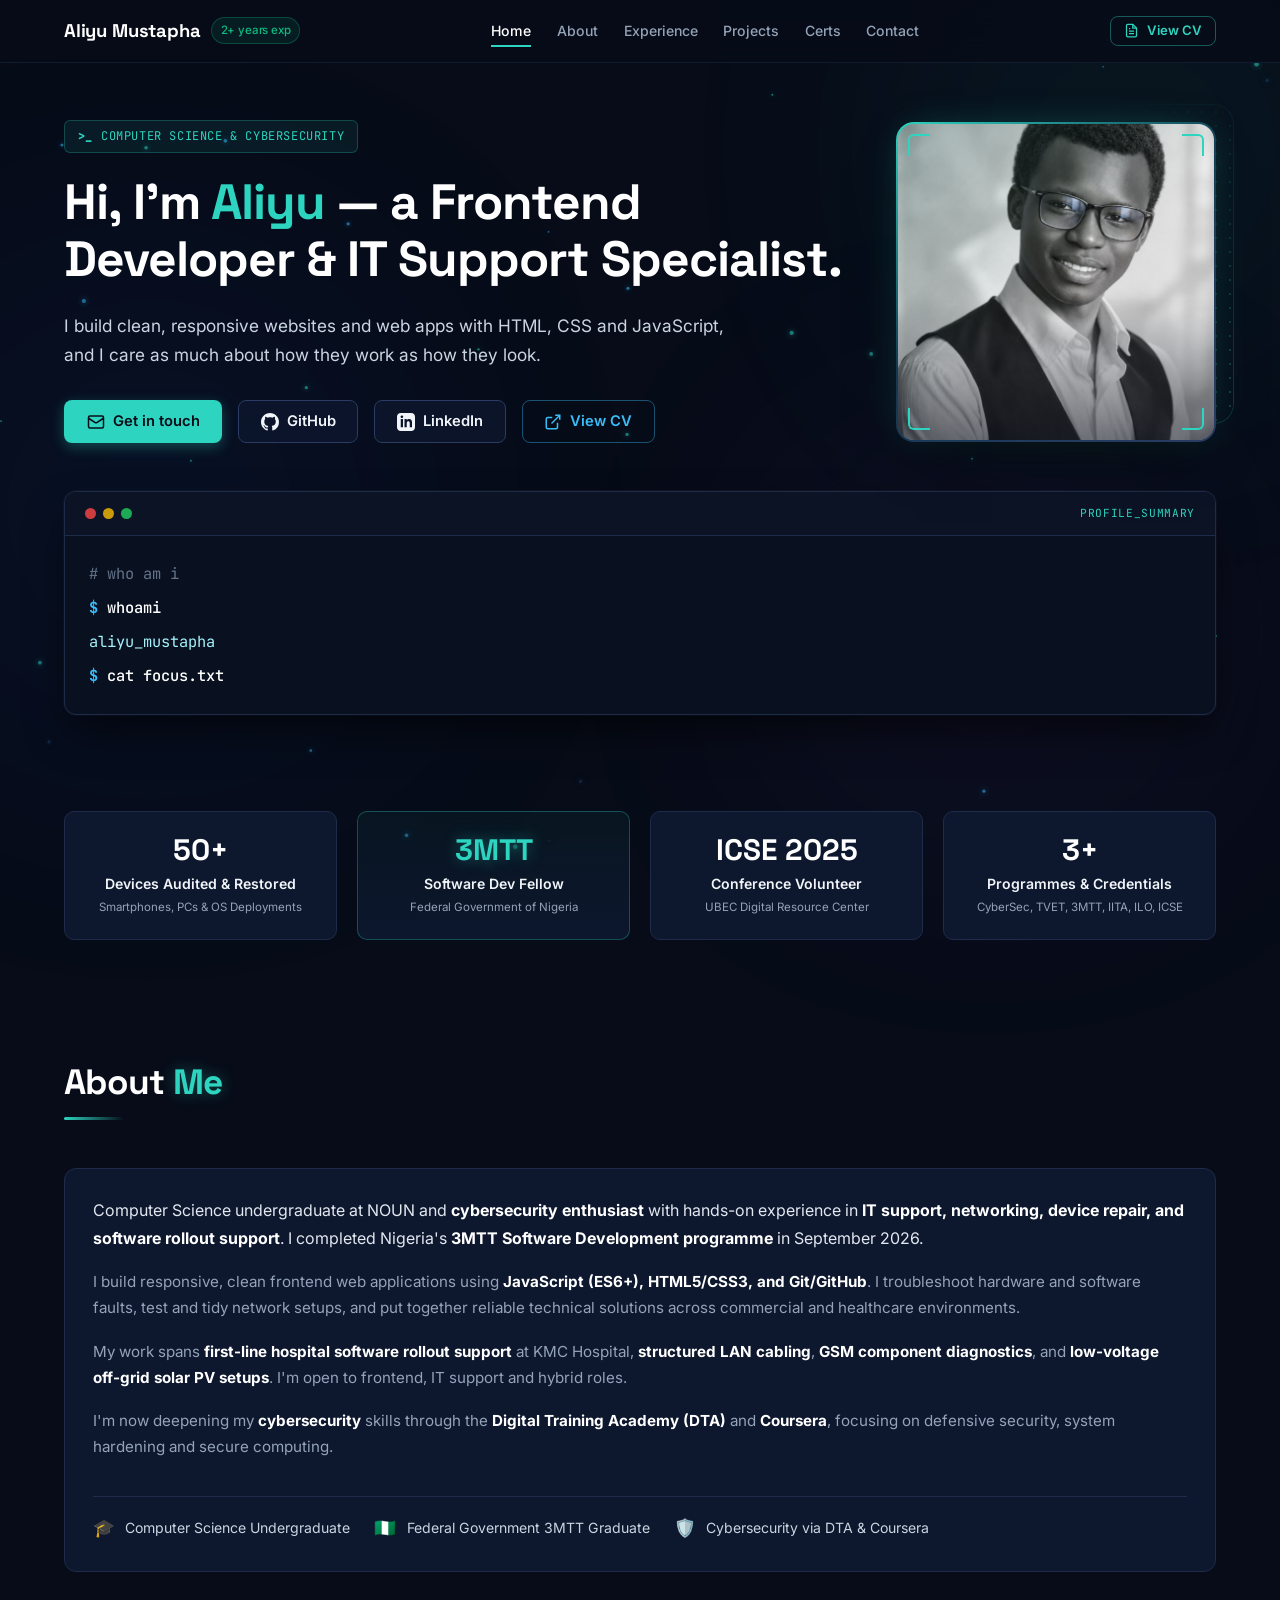
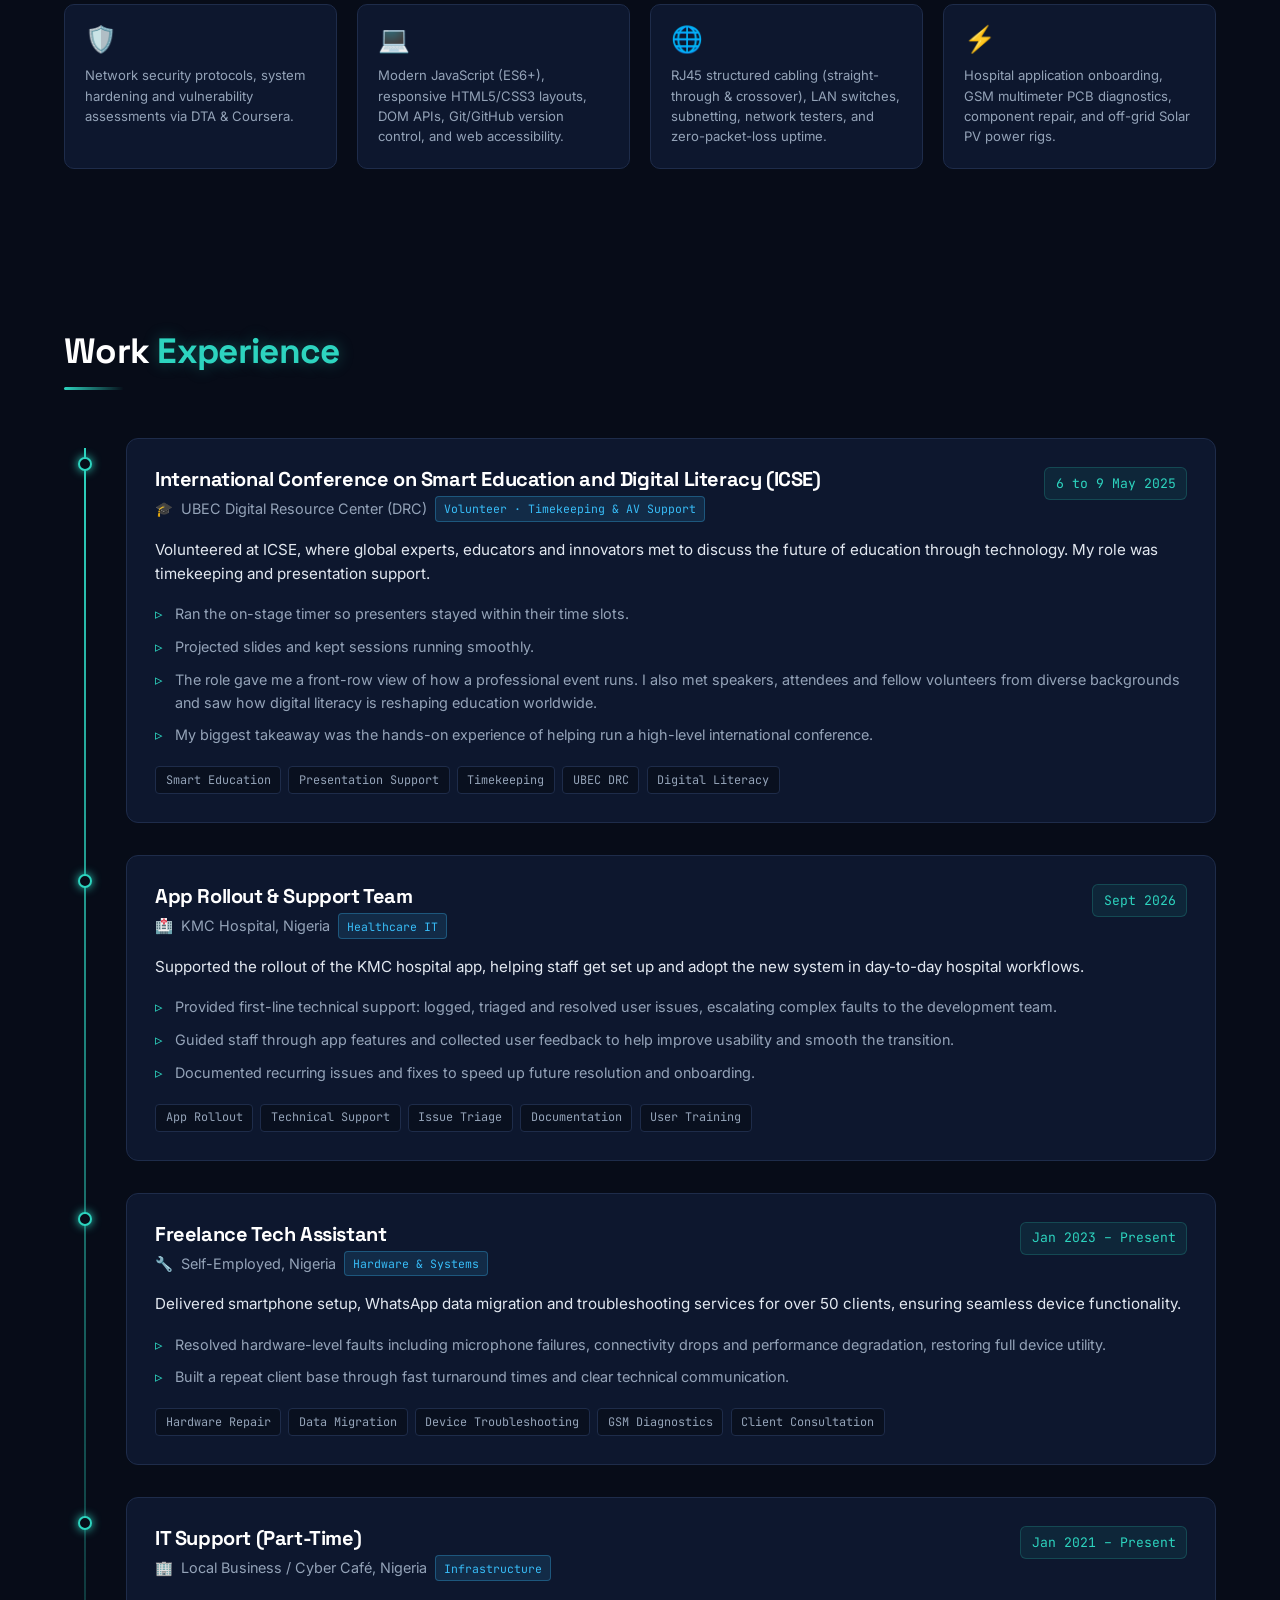
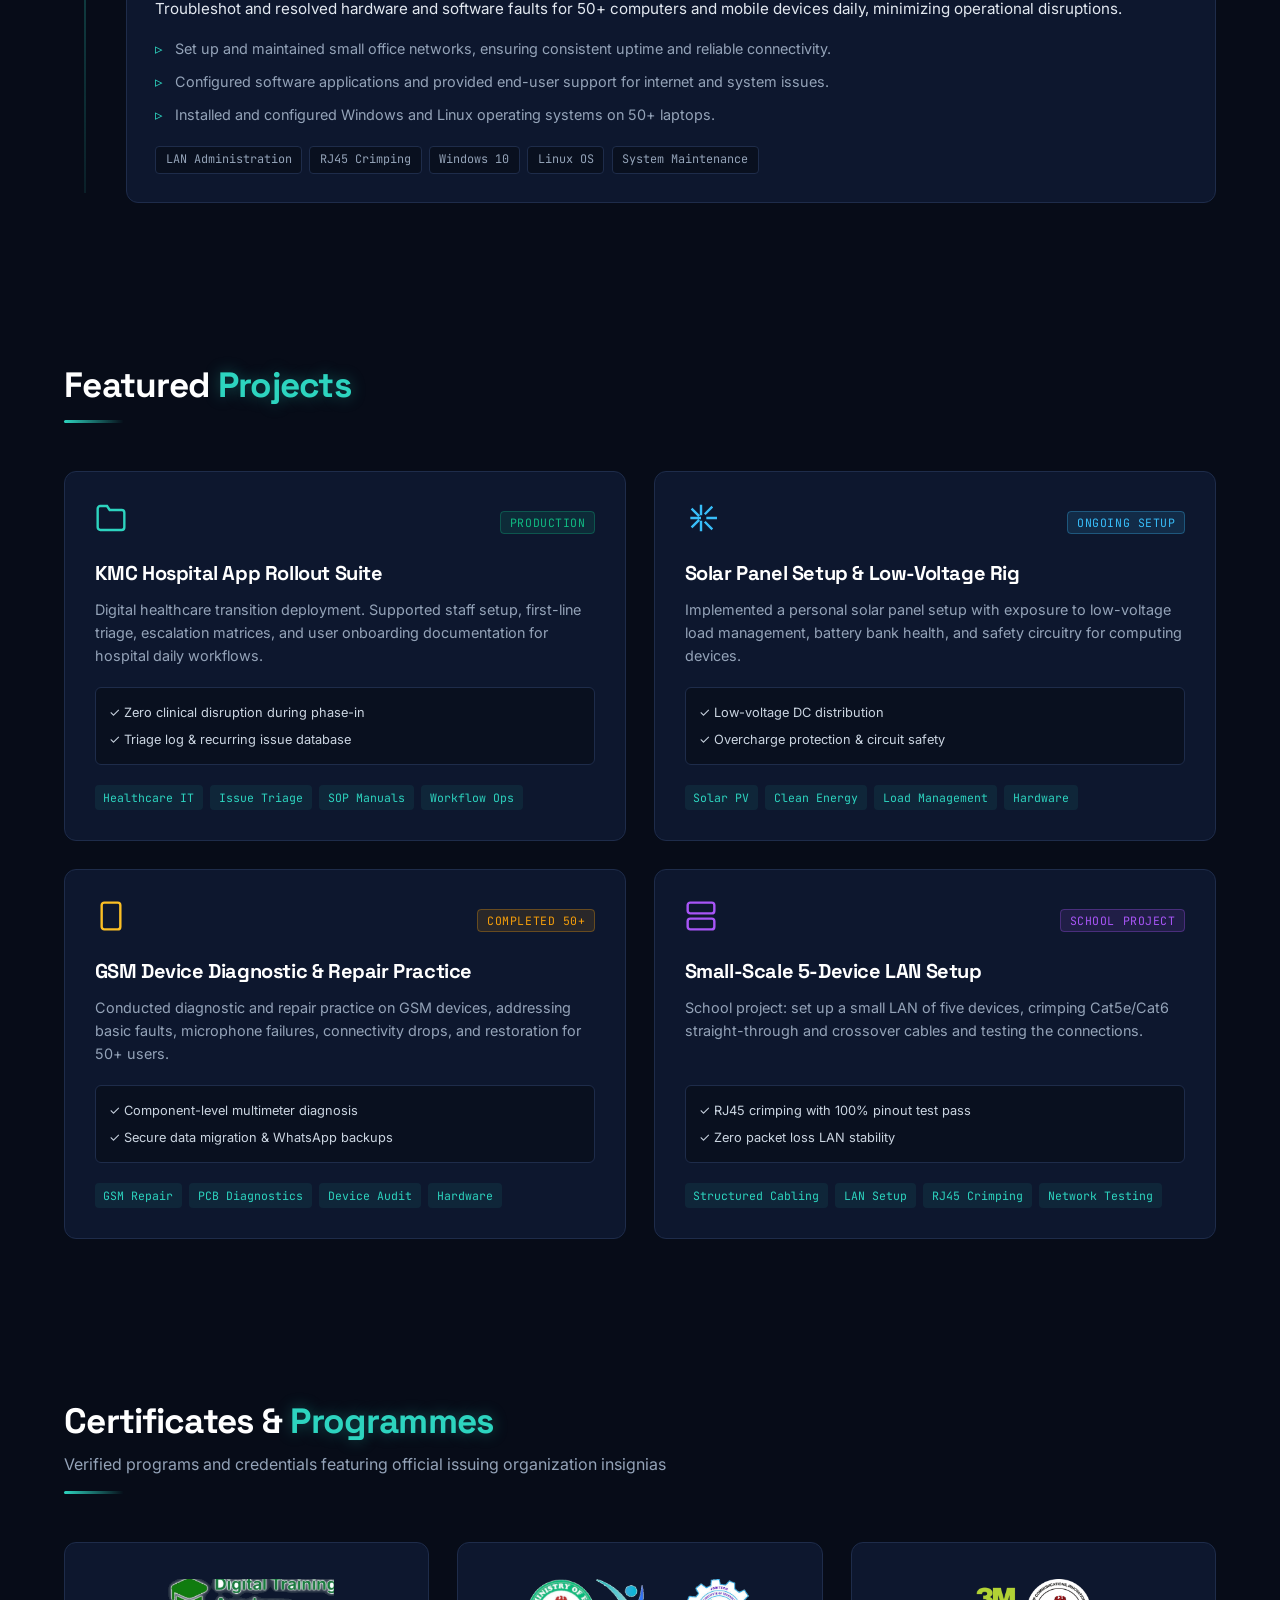
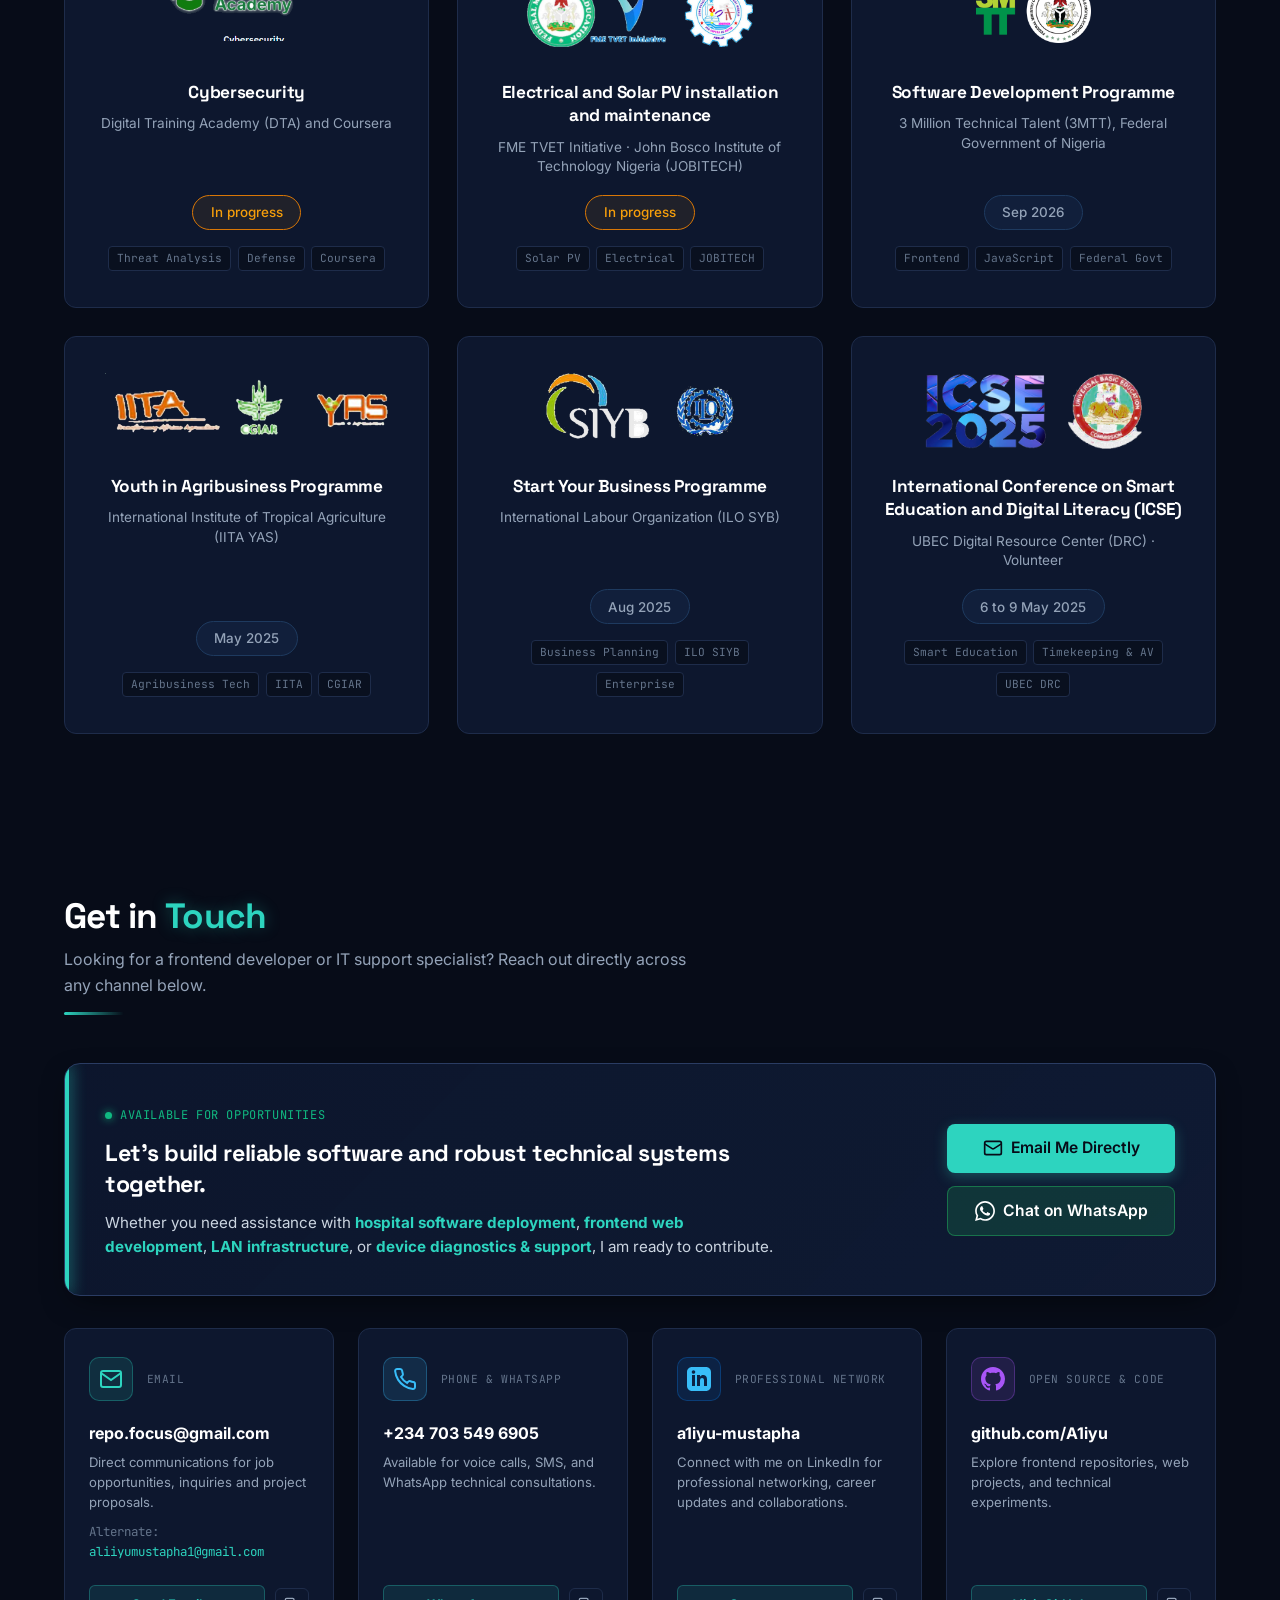
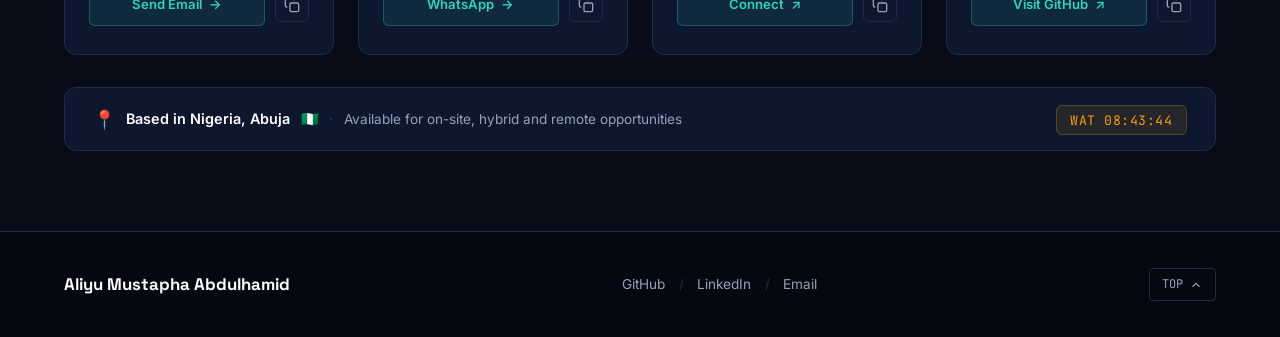
==== index.html @ 9b1be619 "added a secondary email" ====
<!DOCTYPE html>
<html lang="en">
<head>
  <meta charset="UTF-8">
  <meta name="viewport" content="width=device-width, initial-scale=1.0">
  <title>Aliyu Mustapha Abdulhamid | Frontend Developer &amp; IT Support Specialist</title>
  <meta name="description" content="Portfolio of Aliyu Mustapha Abdulhamid - Computer Science undergraduate, Frontend Developer, IT Support Specialist, and Cybersecurity enthusiast based in Nigeria.">
  <meta name="keywords" content="Aliyu Mustapha Abdulhamid, Frontend Developer, IT Support, Cybersecurity, 3MTT, Nigeria, Web Development, Networking">
  <meta name="author" content="Aliyu Mustapha Abdulhamid">

  <!-- Open Graph -->
  <meta property="og:title" content="Aliyu Mustapha Abdulhamid | Portfolio">
  <meta property="og:description" content="Computer Science undergraduate and frontend developer in Nigeria, with hands-on IT support, hospital app rollout support and a growing focus on cybersecurity.">
  <meta property="og:type" content="website">

  <!-- Favicon -->
  <link rel="icon" type="image/svg+xml" href="data:image/svg+xml,<svg xmlns='http://www.w3.org/2000/svg' viewBox='0 0 100 100'><text y='.9em' font-size='90'>⚡</text></svg>">

  <!-- Google Fonts: Inter, Space Grotesk, JetBrains Mono -->
  <link rel="preconnect" href="https://fonts.googleapis.com">
  <link rel="preconnect" href="https://fonts.gstatic.com" crossorigin>
  <link href="https://fonts.googleapis.com/css2?family=Inter:wght@300;400;500;600;700&family=JetBrains+Mono:ital,wght@0,300;0,400;0,500;0,700;1,400&family=Space+Grotesk:wght@500;600;700&display=swap" rel="stylesheet">

  <!-- Stylesheet -->
  <link rel="stylesheet" href="style.css">
</head>
<body class="tech-theme">
  <!-- Matrix / Cyber Particle Background Canvas -->
  <canvas id="cyber-canvas"></canvas>

  <!-- Ambient Glow Blobs -->
  <div class="ambient-glow glow-1"></div>
  <div class="ambient-glow glow-2"></div>
  <div class="ambient-glow glow-3"></div>

  <!-- Navigation Bar (Clean, no numbers, clean brand) -->
  <header class="navbar-wrapper" id="navbar">
    <div class="nav-container">
      <a href="#hero" class="brand-logo" id="nav-brand">
        <span class="brand-title">Aliyu Mustapha</span>
        <span class="status-indicator" title="2+ years of experience">
          <span class="status-text">2+ years exp</span>
        </span>
      </a>

      <!-- Menu without numbers -->
      <nav class="nav-links" id="nav-menu">
        <a href="#hero" class="nav-link active" data-nav="hero">Home</a>
        <a href="#about" class="nav-link" data-nav="about">About</a>
        <a href="#experience" class="nav-link" data-nav="experience">Experience</a>
        <a href="#projects" class="nav-link" data-nav="projects">Projects</a>
        <a href="#certificates" class="nav-link" data-nav="certificates">Certs</a>
        <a href="#contact" class="nav-link" data-nav="contact">Contact</a>
      </nav>

      <div class="nav-actions">
        <!-- Opens CV in new tab -->
        <a href="assets/Aliyu_Mustapha_CV.pdf" target="_blank" rel="noopener noreferrer" class="btn btn-sm btn-outline-cyan" id="nav-resume-btn" title="Open CV in new tab">
          <svg class="icon" viewBox="0 0 24 24" width="15" height="15" fill="none" stroke="currentColor" stroke-width="2">
            <path d="M14 2H6a2 2 0 0 0-2 2v16a2 2 0 0 0 2 2h12a2 2 0 0 0 2-2V8z"></path>
            <polyline points="14 2 14 8 20 8"></polyline>
            <line x1="16" y1="13" x2="8" y2="13"></line>
            <line x1="16" y1="17" x2="8" y2="17"></line>
            <polyline points="10 9 9 9 8 9"></polyline>
          </svg>
          <span>View CV</span>
        </a>
        <button class="mobile-toggle" id="mobile-toggle" aria-label="Toggle Navigation Menu">
          <span class="bar"></span>
          <span class="bar"></span>
          <span class="bar"></span>
        </button>
      </div>
    </div>
  </header>

  <main>
    <!-- HERO SECTION (MATCHING IMAGE 1) -->
    <section class="hero-section" id="hero">
      <div class="container hero-container">
        
        <div class="hero-top">
        <!-- Hero Introduction Text (Exact text from Image 1) -->
        <div class="hero-intro">
          <div class="hero-badge">
            <span class="terminal-icon">&gt;_</span>
            <span>COMPUTER SCIENCE &amp; CYBERSECURITY</span>
          </div>

          <h1 class="hero-headline">Hi, I&rsquo;m <span class="hl-name">Aliyu</span> &mdash; a Frontend Developer &amp; IT Support Specialist.</h1>

          <p class="hero-lead">I build clean, responsive websites and web apps with HTML, CSS and JavaScript, and I care as much about how they work as how they look.</p>

          <div class="hero-actions">
            <a href="#contact" class="btn btn-primary-teal" id="hero-get-in-touch">
              <svg class="btn-icon" viewBox="0 0 24 24" width="18" height="18" fill="none" stroke="currentColor" stroke-width="2">
                <rect x="2" y="4" width="20" height="16" rx="2"></rect>
                <path d="m22 7-8.97 5.7a1.94 1.94 0 0 1-2.06 0L2 7"></path>
              </svg>
              <span>Get in touch</span>
            </a>

            <a href="https://github.com/A1iyu" target="_blank" rel="noopener noreferrer" class="btn btn-github" id="hero-github-link">
              <svg class="btn-icon" viewBox="0 0 24 24" width="18" height="18" fill="currentColor">
                <path d="M12 0C5.37 0 0 5.37 0 12c0 5.31 3.435 9.795 8.205 11.385.6.105.825-.255.825-.57 0-.285-.015-1.23-.015-2.235-3.015.555-3.795-.735-4.035-1.41-.135-.345-.72-1.41-1.23-1.695-.42-.225-1.02-.78-.015-.795.945-.015 1.62.87 1.845 1.23 1.08 1.815 2.805 1.305 3.495.99.105-.78.42-1.305.765-1.605-2.67-.3-5.46-1.335-5.46-5.925 0-1.305.465-2.385 1.23-3.225-.12-.3-.54-1.53.12-3.18 0 0 1.005-.315 3.3 1.23.96-.27 1.98-.405 3-.405s2.04.135 3 .405c2.295-1.56 3.3-1.23 3.3-1.23.66 1.65.24 2.88.12 3.18.765.84 1.23 1.905 1.23 3.225 0 4.605-2.805 5.625-5.475 5.925.435.375.81 1.095.81 2.22 0 1.605-.015 2.895-.015 3.3 0 .315.225.69.825.57A12.02 12.02 0 0 0 24 12c0-6.63-5.37-12-12-12z"/>
              </svg>
              <span>GitHub</span>
            </a>

            <!-- LinkedIn Link -->
            <a href="https://www.linkedin.com/in/a1iyu-mustapha" target="_blank" rel="noopener noreferrer" class="btn btn-linkedin" id="hero-linkedin-link">
              <svg class="btn-icon" viewBox="0 0 24 24" width="18" height="18" fill="currentColor">
                <path d="M19 0h-14c-2.761 0-5 2.239-5 5v14c0 2.761 2.239 5 5 5h14c2.762 0 5-2.239 5-5v-14c0-2.761-2.238-5-5-5zm-11 19h-3v-11h3v11zm-1.5-12.268c-.966 0-1.75-.79-1.75-1.764s.784-1.764 1.75-1.764 1.75.79 1.75 1.764-.783 1.764-1.75 1.764zm13.5 12.268h-3v-5.604c0-3.368-4-3.113-4 0v5.604h-3v-11h3v1.765c1.396-2.586 7-2.777 7 2.476v6.759z"/>
              </svg>
              <span>LinkedIn</span>
            </a>

            <!-- View CV in new tab -->
            <a href="assets/Aliyu_Mustapha_CV.pdf" target="_blank" rel="noopener noreferrer" class="btn btn-outline-cyber" id="hero-view-cv">
              <svg class="btn-icon" viewBox="0 0 24 24" width="18" height="18" fill="none" stroke="currentColor" stroke-width="2">
                <path d="M18 13v6a2 2 0 0 1-2 2H5a2 2 0 0 1-2-2V8a2 2 0 0 1 2-2h6"></path>
                <polyline points="15 3 21 3 21 9"></polyline>
                <line x1="10" y1="14" x2="21" y2="3"></line>
              </svg>
              <span>View CV</span>
            </a>
          </div>
        </div>


        <!-- Profile photo with tech-styled frame -->
        <figure class="profile-frame" id="profile-frame">
          <div class="profile-grid-bg" aria-hidden="true"></div>
          <div class="profile-photo-wrap">
            <img src="assets/profile.jpg" alt="Portrait of Aliyu Mustapha" class="profile-photo" width="640" height="640" fetchpriority="high">
            <span class="profile-scan" aria-hidden="true"></span>
            <span class="corner corner-tl" aria-hidden="true"></span>
            <span class="corner corner-tr" aria-hidden="true"></span>
            <span class="corner corner-bl" aria-hidden="true"></span>
            <span class="corner corner-br" aria-hidden="true"></span>
          </div>
        </figure>
        </div>

        <!-- Terminal Styled Summary Window (Clean, focused on about me, matching Image 1) -->
        <div class="terminal-wrapper" id="terminal-container">
          <div class="terminal-window">
            
            <!-- Window Titlebar with 3 dots -->
            <div class="terminal-header">
              <div class="terminal-dots">
                <span class="dot dot-red" title="Close"></span>
                <span class="dot dot-yellow" title="Minimize"></span>
                <span class="dot dot-green" title="Maximize"></span>
              </div>
              <div class="terminal-header-meta">PROFILE_SUMMARY</div>
            </div>

            <!-- Terminal Screen Body (Summary of About Me, exactly like Image 1) -->
            <div class="terminal-body" id="terminal-screen">
              <div class="terminal-lines" id="terminal-content">
                <div class="term-line term-comment"># who am i</div>
                <div class="term-line term-cmd"><span class="prompt-sym">$</span><span class="cmd-text">whoami</span></div>
                <div class="term-line term-output term-output-whoami">aliyu_mustapha</div>
                <div class="term-line term-cmd"><span class="prompt-sym">$</span><span class="cmd-text">cat focus.txt</span></div>
                <div class="term-line term-output term-output-focus">frontend · it-support · cybersec</div>
                <div class="term-line term-cmd"><span class="prompt-sym">$</span><span class="cmd-text">ls skills/</span></div>
                <div class="term-line term-output term-output-skills">javascript  html-css  git  networking  repair</div>
                <div class="term-line term-cmd"><span class="prompt-sym">$</span><span class="cmd-text">status</span></div>
                <div class="term-line term-output term-output-status">3MTT software dev: active</div>
                <div class="term-line term-cursor-line"><span class="terminal-cursor">█</span></div>
              </div>
            </div>

          </div>
        </div>

      </div>
    </section>

    <!-- KEY STATS / TECH HIGHLIGHTS STRIP -->
    <section class="stats-strip">
      <div class="container stats-grid">
        <div class="stat-card">
          <div class="stat-val">50+</div>
          <div class="stat-label">Devices Audited &amp; Restored</div>
          <div class="stat-sub">Smartphones, PCs &amp; OS Deployments</div>
        </div>
        <div class="stat-card highlight">
          <div class="stat-val">3MTT</div>
          <div class="stat-label">Software Dev Fellow</div>
          <div class="stat-sub">Federal Government of Nigeria</div>
        </div>
        <div class="stat-card">
          <div class="stat-val">ICSE 2025</div>
          <div class="stat-label">Conference Volunteer</div>
          <div class="stat-sub">UBEC Digital Resource Center</div>
        </div>
        <div class="stat-card">
          <div class="stat-val">3+</div>
          <div class="stat-label">Programmes &amp; Credentials</div>
          <div class="stat-sub">CyberSec, TVET, 3MTT, IITA, ILO, ICSE</div>
        </div>
      </div>
    </section>

    <!-- ABOUT SECTION (EXPANDED TO FILL FULL WIDTH - CONTACT INFO REMOVED AS REQUESTED) -->
    <section class="section about-section" id="about">
      <div class="container">
        <div class="section-header">
          <h2 class="section-title">About <span class="text-cyan">Me</span></h2>
          <div class="section-line"></div>
        </div>

        <!-- Single expanded About card (no heading bar) -->
        <div class="about-expanded-grid">
          <div class="tech-box about-main-box">
            <div class="tech-box-body">
              <div class="about-text">
                <p class="lead-p">
                  Computer Science undergraduate at NOUN and <strong>cybersecurity enthusiast</strong> with hands-on experience in <strong>IT support, networking, device repair, and software rollout support</strong>. I completed Nigeria's <strong>3MTT Software Development programme</strong> in September 2026.
                </p>
                <p>
                  I build responsive, clean frontend web applications using <strong>JavaScript (ES6+), HTML5/CSS3, and Git/GitHub</strong>. I troubleshoot hardware and software faults, test and tidy network setups, and put together reliable technical solutions across commercial and healthcare environments.
                </p>
                <p>
                  My work spans <strong>first-line hospital software rollout support</strong> at KMC Hospital, <strong>structured LAN cabling</strong>, <strong>GSM component diagnostics</strong>, and <strong>low-voltage off-grid solar PV setups</strong>. I'm open to frontend, IT support and hybrid roles.
                </p>
                <p>
                  I'm now deepening my <strong>cybersecurity</strong> skills through the <strong>Digital Training Academy (DTA)</strong> and <strong>Coursera</strong>, focusing on defensive security, system hardening and secure computing.
                </p>
              </div>
              <div class="about-callout-strip">
                <div class="strip-item">
                  <span class="strip-icon">🎓</span>
                  <span>Computer Science Undergraduate</span>
                </div>
                <div class="strip-item">
                  <span class="strip-icon">🇳🇬</span>
                  <span>Federal Government 3MTT Graduate</span>
                </div>
                <div class="strip-item">
                  <span class="strip-icon">🛡️</span>
                  <span>Cybersecurity via DTA &amp; Coursera</span>
                </div>
              </div>
            </div>
          </div>
        </div>

        <!-- 4 Wide Core Technical Pillars Spanning the Full Width -->
        <div class="pillars-expanded-grid">
          <div class="pillar-item">
            <div class="pillar-icon">🛡️</div>
            <div class="pillar-info">
              <p>Network security protocols, system hardening and vulnerability assessments via DTA &amp; Coursera.</p>
            </div>
          </div>
          <div class="pillar-item">
            <div class="pillar-icon">💻</div>
            <div class="pillar-info">
              <p>Modern JavaScript (ES6+), responsive HTML5/CSS3 layouts, DOM APIs, Git/GitHub version control, and web accessibility.</p>
            </div>
          </div>
          <div class="pillar-item">
            <div class="pillar-icon">🌐</div>
            <div class="pillar-info">
              <p>RJ45 structured cabling (straight-through &amp; crossover), LAN switches, subnetting, network testers, and zero-packet-loss uptime.</p>
            </div>
          </div>
          <div class="pillar-item">
            <div class="pillar-icon">⚡</div>
            <div class="pillar-info">
              <p>Hospital application onboarding, GSM multimeter PCB diagnostics, component repair, and off-grid Solar PV power rigs.</p>
            </div>
          </div>
        </div>

      </div>
    </section>

    <!-- WORK EXPERIENCE TIMELINE (INCLUDES ICSE 2025) -->
    <section class="section experience-section" id="experience">
      <div class="container">
        <div class="section-header">
          <h2 class="section-title">Work <span class="text-cyan">Experience</span></h2>
          <div class="section-line"></div>
        </div>

        <div class="timeline">
          
          <!-- Experience: ICSE 2025 -->
          <div class="timeline-item">
            <div class="timeline-marker">
              <span class="marker-dot"></span>
              <span class="marker-line"></span>
            </div>
            <div class="timeline-content">
              <div class="exp-card">
                <div class="exp-header">
                  <div>
                    <h3 class="exp-title">International Conference on Smart Education and Digital Literacy (ICSE)</h3>
                    <div class="exp-company">
                      <span class="org-icon">🎓</span>
                      <span>UBEC Digital Resource Center (DRC)</span>
                      <span class="badge-role">Volunteer · Timekeeping &amp; AV Support</span>
                    </div>
                  </div>
                  <div class="exp-date">6 to 9 May 2025</div>
                </div>

                <div class="exp-body">
                  <p class="exp-summary">
                    Volunteered at ICSE, where global experts, educators and innovators met to discuss the future of education through technology. My role was timekeeping and presentation support.
                  </p>
                  <ul class="exp-bullets">
                    <li>Ran the on-stage timer so presenters stayed within their time slots.</li>
                    <li>Projected slides and kept sessions running smoothly.</li>
                    <li>The role gave me a front-row view of how a professional event runs. I also met speakers, attendees and fellow volunteers from diverse backgrounds and saw how digital literacy is reshaping education worldwide.</li>
                    <li>My biggest takeaway was the hands-on experience of helping run a high-level international conference.</li>
                  </ul>
                  <div class="tech-tags">
                    <span class="tag">Smart Education</span>
                    <span class="tag">Presentation Support</span>
                    <span class="tag">Timekeeping</span>
                    <span class="tag">UBEC DRC</span>
                    <span class="tag">Digital Literacy</span>
                  </div>
                </div>
              </div>
            </div>
          </div>

          <!-- Experience 1: Hospital App Rollout -->
          <div class="timeline-item">
            <div class="timeline-marker">
              <span class="marker-dot"></span>
              <span class="marker-line"></span>
            </div>
            <div class="timeline-content">
              <div class="exp-card">
                <div class="exp-header">
                  <div>
                    <h3 class="exp-title">App Rollout &amp; Support Team</h3>
                    <div class="exp-company">
                      <span class="org-icon">🏥</span>
                      <span>KMC Hospital, Nigeria</span>
                      <span class="badge-role">Healthcare IT</span>
                    </div>
                  </div>
                  <div class="exp-date">Sept 2026</div>
                </div>

                <div class="exp-body">
                  <p class="exp-summary">
                    Supported the rollout of the KMC hospital app, helping staff get set up and adopt the new system in day-to-day hospital workflows.
                  </p>
                  <ul class="exp-bullets">
                    <li>Provided first-line technical support: logged, triaged and resolved user issues, escalating complex faults to the development team.</li>
                    <li>Guided staff through app features and collected user feedback to help improve usability and smooth the transition.</li>
                    <li>Documented recurring issues and fixes to speed up future resolution and onboarding.</li>
                  </ul>
                  <div class="tech-tags">
                    <span class="tag">App Rollout</span>
                    <span class="tag">Technical Support</span>
                    <span class="tag">Issue Triage</span>
                    <span class="tag">Documentation</span>
                    <span class="tag">User Training</span>
                  </div>
                </div>
              </div>
            </div>
          </div>

          <!-- Experience 2: Freelance Tech Assistant -->
          <div class="timeline-item">
            <div class="timeline-marker">
              <span class="marker-dot"></span>
              <span class="marker-line"></span>
            </div>
            <div class="timeline-content">
              <div class="exp-card">
                <div class="exp-header">
                  <div>
                    <h3 class="exp-title">Freelance Tech Assistant</h3>
                    <div class="exp-company">
                      <span class="org-icon">🔧</span>
                      <span>Self-Employed, Nigeria</span>
                      <span class="badge-role">Hardware &amp; Systems</span>
                    </div>
                  </div>
                  <div class="exp-date">Jan 2023 – Present</div>
                </div>

                <div class="exp-body">
                  <p class="exp-summary">
                    Delivered smartphone setup, WhatsApp data migration and troubleshooting services for over 50 clients, ensuring seamless device functionality.
                  </p>
                  <ul class="exp-bullets">
                    <li>Resolved hardware-level faults including microphone failures, connectivity drops and performance degradation, restoring full device utility.</li>
                    <li>Built a repeat client base through fast turnaround times and clear technical communication.</li>
                  </ul>
                  <div class="tech-tags">
                    <span class="tag">Hardware Repair</span>
                    <span class="tag">Data Migration</span>
                    <span class="tag">Device Troubleshooting</span>
                    <span class="tag">GSM Diagnostics</span>
                    <span class="tag">Client Consultation</span>
                  </div>
                </div>
              </div>
            </div>
          </div>

          <!-- Experience 3: IT Support (Part-Time) -->
          <div class="timeline-item">
            <div class="timeline-marker">
              <span class="marker-dot"></span>
              <span class="marker-line"></span>
            </div>
            <div class="timeline-content">
              <div class="exp-card">
                <div class="exp-header">
                  <div>
                    <h3 class="exp-title">IT Support (Part-Time)</h3>
                    <div class="exp-company">
                      <span class="org-icon">🏢</span>
                      <span>Local Business / Cyber Café, Nigeria</span>
                      <span class="badge-role">Infrastructure</span>
                    </div>
                  </div>
                  <div class="exp-date">Jan 2021 – Present</div>
                </div>

                <div class="exp-body">
                  <p class="exp-summary">
                    Troubleshot and resolved hardware and software faults for 50+ computers and mobile devices daily, minimizing operational disruptions.
                  </p>
                  <ul class="exp-bullets">
                    <li>Set up and maintained small office networks, ensuring consistent uptime and reliable connectivity.</li>
                    <li>Configured software applications and provided end-user support for internet and system issues.</li>
                    <li>Installed and configured Windows and Linux operating systems on 50+ laptops.</li>
                  </ul>
                  <div class="tech-tags">
                    <span class="tag">LAN Administration</span>
                    <span class="tag">RJ45 Crimping</span>
                    <span class="tag">Windows 10</span>
                    <span class="tag">Linux OS</span>
                    <span class="tag">System Maintenance</span>
                  </div>
                </div>
              </div>
            </div>
          </div>

        </div>
      </div>
    </section>

    <!-- PROJECTS SHOWCASE -->
    <section class="section projects-section" id="projects">
      <div class="container">
        <div class="section-header">
          <h2 class="section-title">Featured <span class="text-cyan">Projects</span></h2>
          <div class="section-line"></div>
        </div>

        <div class="projects-grid">
          
          <!-- Project 1 -->
          <div class="project-card">
            <div class="project-top">
              <div class="project-folder">
                <svg viewBox="0 0 24 24" width="32" height="32" fill="none" stroke="#2dd4bf" stroke-width="1.8">
                  <path d="M22 19a2 2 0 0 1-2 2H4a2 2 0 0 1-2-2V5a2 2 0 0 1 2-2h5l2 3h9a2 2 0 0 1 2 2z"></path>
                </svg>
              </div>
              <div class="project-links">
                <span class="project-status-tag active">Production</span>
              </div>
            </div>
            <h3 class="project-title">KMC Hospital App Rollout Suite</h3>
            <p class="project-desc">
              Digital healthcare transition deployment. Supported staff setup, first-line triage, escalation matrices, and user onboarding documentation for hospital daily workflows.
            </p>
            <div class="project-highlights">
              <div class="highlight-item">✓ Zero clinical disruption during phase-in</div>
              <div class="highlight-item">✓ Triage log &amp; recurring issue database</div>
            </div>
            <div class="project-tags">
              <span>Healthcare IT</span>
              <span>Issue Triage</span>
              <span>SOP Manuals</span>
              <span>Workflow Ops</span>
            </div>
          </div>

          <!-- Project 2 -->
          <div class="project-card">
            <div class="project-top">
              <div class="project-folder">
                <svg viewBox="0 0 24 24" width="32" height="32" fill="none" stroke="#38bdf8" stroke-width="1.8">
                  <path d="M12 2v8m0 4v8m-8-10h8m4 0h8M4.93 4.93l5.66 5.66m4.24 4.24 5.66 5.66M4.93 19.07l5.66-5.66m4.24-4.24 5.66-5.66"/>
                </svg>
              </div>
              <div class="project-links">
                <span class="project-status-tag ongoing">Ongoing Setup</span>
              </div>
            </div>
            <h3 class="project-title">Solar Panel Setup &amp; Low-Voltage Rig</h3>
            <p class="project-desc">
              Implemented a personal solar panel setup with exposure to low-voltage load management, battery bank health, and safety circuitry for computing devices.
            </p>
            <div class="project-highlights">
              <div class="highlight-item">✓ Low-voltage DC distribution</div>
              <div class="highlight-item">✓ Overcharge protection &amp; circuit safety</div>
            </div>
            <div class="project-tags">
              <span>Solar PV</span>
              <span>Clean Energy</span>
              <span>Load Management</span>
              <span>Hardware</span>
            </div>
          </div>

          <!-- Project 3 -->
          <div class="project-card">
            <div class="project-top">
              <div class="project-folder">
                <svg viewBox="0 0 24 24" width="32" height="32" fill="none" stroke="#fbbf24" stroke-width="1.8">
                  <rect x="5" y="2" width="14" height="20" rx="2" ry="2"></rect>
                  <line x1="12" y1="18" x2="12.01" y2="18"></line>
                </svg>
              </div>
              <div class="project-links">
                <span class="project-status-tag completed">Completed 50+</span>
              </div>
            </div>
            <h3 class="project-title">GSM Device Diagnostic &amp; Repair Practice</h3>
            <p class="project-desc">
              Conducted diagnostic and repair practice on GSM devices, addressing basic faults, microphone failures, connectivity drops, and restoration for 50+ users.
            </p>
            <div class="project-highlights">
              <div class="highlight-item">✓ Component-level multimeter diagnosis</div>
              <div class="highlight-item">✓ Secure data migration &amp; WhatsApp backups</div>
            </div>
            <div class="project-tags">
              <span>GSM Repair</span>
              <span>PCB Diagnostics</span>
              <span>Device Audit</span>
              <span>Hardware</span>
            </div>
          </div>

          <!-- Project 4 -->
          <div class="project-card">
            <div class="project-top">
              <div class="project-folder">
                <svg viewBox="0 0 24 24" width="32" height="32" fill="none" stroke="#a855f7" stroke-width="1.8">
                  <rect x="2" y="2" width="20" height="8" rx="2" ry="2"></rect>
                  <rect x="2" y="14" width="20" height="8" rx="2" ry="2"></rect>
                  <line x1="6" y1="6" x2="6.01" y2="6"></line>
                  <line x1="6" y1="18" x2="6.01" y2="18"></line>
                </svg>
              </div>
              <div class="project-links">
                <span class="project-status-tag verified">School project</span>
              </div>
            </div>
            <h3 class="project-title">Small-Scale 5-Device LAN Setup</h3>
            <p class="project-desc">
              School project: set up a small LAN of five devices, crimping Cat5e/Cat6 straight-through and crossover cables and testing the connections.
            </p>
            <div class="project-highlights">
              <div class="highlight-item">✓ RJ45 crimping with 100% pinout test pass</div>
              <div class="highlight-item">✓ Zero packet loss LAN stability</div>
            </div>
            <div class="project-tags">
              <span>Structured Cabling</span>
              <span>LAN Setup</span>
              <span>RJ45 Crimping</span>
              <span>Network Testing</span>
            </div>
          </div>

        </div>
      </div>
    </section>

        <!-- CERTIFICATES & PROGRAMMES (ALL LOGOS WITH ZERO BACKGROUND AND ZERO GLOW) -->
    <section class="section certificates-section" id="certificates">
      <div class="container">
        <div class="section-header">
          <h2 class="section-title">Certificates &amp; <span class="text-cyan">Programmes</span></h2>
          <p class="section-subtitle">Verified programs and credentials featuring official issuing organization insignias</p>
          <div class="section-line"></div>
        </div>

        <!-- Symmetrical 6-Card Grid with clean transparent vector logos -->
        <div class="certs-grid">
          
          <!-- Card 1: Cybersecurity (Digital Training Academy & Coursera) - Clean transparent SVG -->
          <a class="cert-card" href="cert-details.html?id=dta" aria-label="View more details about this credential">
            <div class="cert-logo-container">
              <img src="assets/logo_dta.png" alt="Digital Training Academy Logo" class="cert-program-logo dta-logo" loading="lazy">
            </div>
            <div class="cert-details">
              <h3 class="cert-title">Cybersecurity</h3>
              <p class="cert-issuer">Digital Training Academy (DTA) and Coursera</p>
              <div class="cert-badge-wrapper">
                <span class="cert-status-badge badge-in-progress">In progress</span>
              </div>
              <div class="cert-tags">
                <span>Threat Analysis</span>
                <span>Defense</span>
                <span>Coursera</span>
              </div>
            </div>
            <span class="cert-hover-cta" aria-hidden="true">
              <span class="cert-cta-pill">View more details
                <svg viewBox="0 0 24 24" width="16" height="16" fill="none" stroke="currentColor" stroke-width="2.2" stroke-linecap="round" stroke-linejoin="round"><line x1="5" y1="12" x2="19" y2="12"></line><polyline points="12 5 19 12 12 19"></polyline></svg>
              </span>
            </span>
          </a>

          <!-- Card 2: Electrical and Solar PV installation and maintenance - Clean transparent SVG -->
          <a class="cert-card" href="cert-details.html?id=tvet" aria-label="View more details about this credential">
            <div class="cert-logo-container">
              <img src="assets/logo_tvet_jobitech.png" alt="FME TVET Initiative and JOBITECH Logo" class="cert-program-logo tvet-logo" loading="lazy">
            </div>
            <div class="cert-details">
              <h3 class="cert-title">Electrical and Solar PV installation and maintenance</h3>
              <p class="cert-issuer">FME TVET Initiative · John Bosco Institute of Technology Nigeria (JOBITECH)</p>
              <div class="cert-badge-wrapper">
                <span class="cert-status-badge badge-in-progress">In progress</span>
              </div>
              <div class="cert-tags">
                <span>Solar PV</span>
                <span>Electrical</span>
                <span>JOBITECH</span>
              </div>
            </div>
            <span class="cert-hover-cta" aria-hidden="true">
              <span class="cert-cta-pill">View more details
                <svg viewBox="0 0 24 24" width="16" height="16" fill="none" stroke="currentColor" stroke-width="2.2" stroke-linecap="round" stroke-linejoin="round"><line x1="5" y1="12" x2="19" y2="12"></line><polyline points="12 5 19 12 12 19"></polyline></svg>
              </span>
            </span>
          </a>

          <!-- Card 3: Software Development Programme (3MTT) - Official Transparent NITDA asset -->
          <a class="cert-card" href="cert-details.html?id=3mtt" aria-label="View more details about this credential">
            <div class="cert-logo-container">
              <img src="assets/logo_3mtt.png" alt="3MTT and Federal Government of Nigeria Logo" class="cert-program-logo threemtt-logo" loading="lazy">
            </div>
            <div class="cert-details">
              <h3 class="cert-title">Software Development Programme</h3>
              <p class="cert-issuer">3 Million Technical Talent (3MTT), Federal Government of Nigeria</p>
              <div class="cert-badge-wrapper">
                <span class="cert-status-badge badge-date">Sep 2026</span>
              </div>
              <div class="cert-tags">
                <span>Frontend</span>
                <span>JavaScript</span>
                <span>Federal Govt</span>
              </div>
            </div>
            <span class="cert-hover-cta" aria-hidden="true">
              <span class="cert-cta-pill">View more details
                <svg viewBox="0 0 24 24" width="16" height="16" fill="none" stroke="currentColor" stroke-width="2.2" stroke-linecap="round" stroke-linejoin="round"><line x1="5" y1="12" x2="19" y2="12"></line><polyline points="12 5 19 12 12 19"></polyline></svg>
              </span>
            </span>
          </a>

          <!-- Card 4: Youth in Agribusiness Programme (IITA YAS) - Clean transparent SVG -->
          <a class="cert-card" href="cert-details.html?id=iita-yas" aria-label="View more details about this credential">
            <div class="cert-logo-container">
              <img src="assets/logo_iita_yas.png" alt="YAS and IITA CGIAR Logo" class="cert-program-logo iita-logo" loading="lazy">
            </div>
            <div class="cert-details">
              <h3 class="cert-title">Youth in Agribusiness Programme</h3>
              <p class="cert-issuer">International Institute of Tropical Agriculture (IITA YAS)</p>
              <div class="cert-badge-wrapper">
                <span class="cert-status-badge badge-date">May 2025</span>
              </div>
              <div class="cert-tags">
                <span>Agribusiness Tech</span>
                <span>IITA</span>
                <span>CGIAR</span>
              </div>
            </div>
            <span class="cert-hover-cta" aria-hidden="true">
              <span class="cert-cta-pill">View more details
                <svg viewBox="0 0 24 24" width="16" height="16" fill="none" stroke="currentColor" stroke-width="2.2" stroke-linecap="round" stroke-linejoin="round"><line x1="5" y1="12" x2="19" y2="12"></line><polyline points="12 5 19 12 12 19"></polyline></svg>
              </span>
            </span>
          </a>

          <!-- Card 5: Start Your Business Programme (ILO SIYB) - Clean transparent SVG -->
          <a class="cert-card" href="cert-details.html?id=siyb" aria-label="View more details about this credential">
            <div class="cert-logo-container">
              <img src="assets/logo_siyb_ilo.png" alt="Start Your Business Programme - ILO SIYB Logo" class="cert-program-logo siyb-ilo-logo" loading="lazy">
            </div>
            <div class="cert-details">
              <h3 class="cert-title">Start Your Business Programme</h3>
              <p class="cert-issuer">International Labour Organization (ILO SYB)</p>
              <div class="cert-badge-wrapper">
                <span class="cert-status-badge badge-date">Aug 2025</span>
              </div>
              <div class="cert-tags">
                <span>Business Planning</span>
                <span>ILO SIYB</span>
                <span>Enterprise</span>
              </div>
            </div>
            <span class="cert-hover-cta" aria-hidden="true">
              <span class="cert-cta-pill">View more details
                <svg viewBox="0 0 24 24" width="16" height="16" fill="none" stroke="currentColor" stroke-width="2.2" stroke-linecap="round" stroke-linejoin="round"><line x1="5" y1="12" x2="19" y2="12"></line><polyline points="12 5 19 12 12 19"></polyline></svg>
              </span>
            </span>
          </a>

          <!-- Card 6: ICSE 2025 (Enhanced Multifaceted Logo - No Background, No Glow) -->
          <a class="cert-card" href="cert-details.html?id=icse" aria-label="View more details about this credential">
            <div class="cert-logo-container">
              <img src="assets/logo_icse_ubec.png" alt="ICSE 2025 and UBEC Logo" class="cert-program-logo icse-enhanced-logo" loading="lazy">
            </div>
            <div class="cert-details">
              <h3 class="cert-title">International Conference on Smart Education and Digital Literacy (ICSE)</h3>
              <p class="cert-issuer">UBEC Digital Resource Center (DRC) · Volunteer</p>
              <div class="cert-badge-wrapper">
                <span class="cert-status-badge badge-date">6 to 9 May 2025</span>
              </div>
              <div class="cert-tags">
                <span>Smart Education</span>
                <span>Timekeeping &amp; AV</span>
                <span>UBEC DRC</span>
              </div>
            </div>
            <span class="cert-hover-cta" aria-hidden="true">
              <span class="cert-cta-pill">View more details
                <svg viewBox="0 0 24 24" width="16" height="16" fill="none" stroke="currentColor" stroke-width="2.2" stroke-linecap="round" stroke-linejoin="round"><line x1="5" y1="12" x2="19" y2="12"></line><polyline points="12 5 19 12 12 19"></polyline></svg>
              </span>
            </span>
          </a>

        </div>
      </div>
    </section>

    <!-- CONTACT SECTION (EXPANDED TO FULL WIDTH ACROSS THE PAGE) -->
    <section class="section contact-section" id="contact">
      <div class="container">
        <div class="section-header">
          <h2 class="section-title">Get in <span class="text-cyan">Touch</span></h2>
          <p class="section-subtitle">Looking for a frontend developer or IT support specialist? Reach out directly across any channel below.</p>
          <div class="section-line"></div>
        </div>

        <!-- Full-width expanded contact layout -->
        <div class="contact-full-wrapper">
          
          <!-- Top Callout Banner -->
          <div class="contact-banner-card">
            <div class="banner-content">
              <div class="banner-badge">
                <span class="pulse-dot"></span>
                <span>AVAILABLE FOR OPPORTUNITIES</span>
              </div>
              <h3 class="banner-title">Let's build reliable software and robust technical systems together.</h3>
              <p class="banner-text">
                Whether you need assistance with <strong>hospital software deployment</strong>, <strong>frontend web development</strong>, <strong>LAN infrastructure</strong>, or <strong>device diagnostics &amp; support</strong>, I am ready to contribute.
              </p>
            </div>
            <div class="banner-cta">
              <a href="mailto:repo.focus@gmail.com" class="btn btn-primary-teal btn-lg">
                <svg viewBox="0 0 24 24" width="20" height="20" fill="none" stroke="currentColor" stroke-width="2">
                  <rect x="2" y="4" width="20" height="16" rx="2"></rect>
                  <path d="m22 7-8.97 5.7a1.94 1.94 0 0 1-2.06 0L2 7"></path>
                </svg>
                <span>Email Me Directly</span>
              </a>
              <a href="https://wa.me/2347035496905" target="_blank" rel="noopener noreferrer" class="btn btn-whatsapp btn-lg">
                <svg viewBox="0 0 24 24" width="20" height="20" fill="currentColor">
                  <path d="M.057 24l1.687-6.163c-1.041-1.804-1.588-3.849-1.587-5.946.003-6.556 5.338-11.891 11.893-11.891 3.181.001 6.167 1.24 8.413 3.488 2.245 2.248 3.481 5.236 3.48 8.414-.003 6.557-5.338 11.892-11.893 11.892-1.99-.001-3.951-.5-5.688-1.448l-6.305 1.654zm6.597-3.807c1.676.995 3.276 1.591 5.392 1.592 5.448 0 9.886-4.434 9.889-9.885.002-5.462-4.415-9.89-9.881-9.892-5.452 0-9.887 4.434-9.889 9.884-.001 2.225.651 3.891 1.746 5.634l-.999 3.648 3.742-.981zm11.387-5.464c-.074-.124-.272-.198-.57-.347-.297-.149-1.758-.868-2.031-.967-.272-.099-.47-.149-.669.149-.198.297-.768.967-.941 1.165-.173.198-.347.223-.644.074-.297-.149-1.255-.462-2.39-1.475-.883-.788-1.48-1.761-1.653-2.059-.173-.297-.018-.458.13-.606.134-.133.297-.347.446-.521.151-.172.2-.296.3-.495.099-.198.05-.372-.025-.521-.075-.148-.669-1.611-.916-2.206-.242-.579-.487-.501-.669-.51l-.57-.01c-.198 0-.52.074-.792.372s-1.04 1.016-1.04 2.479 1.065 2.876 1.213 3.074c.149.198 2.095 3.2 5.076 4.487.709.306 1.263.489 1.694.626.712.226 1.36.194 1.872.118.571-.085 1.758-.719 2.006-1.413.248-.695.248-1.29.173-1.414z"/>
                </svg>
                <span>Chat on WhatsApp</span>
              </a>
            </div>
          </div>

          <!-- Expanded 4-Card Contact Grid -->
          <div class="contact-full-grid">
            
            <!-- Email Card -->
            <div class="contact-hub-card">
              <div class="hub-card-header">
                <div class="hub-icon email-glow">
                  <svg viewBox="0 0 24 24" width="24" height="24" fill="none" stroke="currentColor" stroke-width="2">
                    <path d="M4 4h16c1.1 0 2 .9 2 2v12c0 1.1-.9 2-2 2H4c-1.1 0-2-.9-2-2V6c0-1.1.9-2 2-2z"></path>
                    <polyline points="22,6 12,13 2,6"></polyline>
                  </svg>
                </div>
                <div class="hub-label">EMAIL</div>
              </div>
              <div class="hub-content">
                <a href="mailto:repo.focus@gmail.com" class="hub-main-text">repo.focus@gmail.com</a>
                <p class="hub-desc">Direct communications for job opportunities, inquiries and project proposals.</p>
                <p class="hub-alt">Alternate: <a href="mailto:aliiyumustapha1@gmail.com">aliiyumustapha1@gmail.com</a></p>
              </div>
              <div class="hub-actions">
                <a href="mailto:repo.focus@gmail.com" class="hub-btn hub-btn-primary">
                  <span>Send Email</span>
                  <span class="hub-btn-arrow">→</span>
                </a>
                <button class="copy-btn" data-copy="repo.focus@gmail.com" title="Copy email address">
                  <svg viewBox="0 0 24 24" width="16" height="16" fill="none" stroke="currentColor" stroke-width="2">
                    <rect x="9" y="9" width="13" height="13" rx="2" ry="2"></rect>
                    <path d="M5 15H4a2 2 0 0 1-2-2V4a2 2 0 0 1 2-2h9a2 2 0 0 1 2 2v1"></path>
                  </svg>
                  <span class="copy-tooltip">Copy</span>
                </button>
              </div>
            </div>

            <!-- Phone & WhatsApp Card -->
            <div class="contact-hub-card">
              <div class="hub-card-header">
                <div class="hub-icon phone-glow">
                  <svg viewBox="0 0 24 24" width="24" height="24" fill="none" stroke="currentColor" stroke-width="2">
                    <path d="M22 16.92v3a2 2 0 0 1-2.18 2 19.79 19.79 0 0 1-8.63-3.07 19.5 19.5 0 0 1-6-6 19.79 19.79 0 0 1-3.07-8.67A2 2 0 0 1 4.11 2h3a2 2 0 0 1 2 1.72 12.84 12.84 0 0 0 .7 2.81 2 2 0 0 1-.45 2.11L8.09 9.91a16 16 0 0 0 6 6l1.27-1.27a2 2 0 0 1 2.11-.45 12.84 12.84 0 0 0 2.81.7A2 2 0 0 1 22 16.92z"></path>
                  </svg>
                </div>
                <div class="hub-label">PHONE &amp; WHATSAPP</div>
              </div>
              <div class="hub-content">
                <a href="tel:+2347035496905" class="hub-main-text">+234 703 549 6905</a>
                <p class="hub-desc">Available for voice calls, SMS, and WhatsApp technical consultations.</p>
              </div>
              <div class="hub-actions">
                <a href="https://wa.me/2347035496905" target="_blank" rel="noopener noreferrer" class="hub-btn hub-btn-primary">
                  <span>WhatsApp</span>
                  <span class="hub-btn-arrow">→</span>
                </a>
                <button class="copy-btn" data-copy="+2347035496905" title="Copy phone number">
                  <svg viewBox="0 0 24 24" width="16" height="16" fill="none" stroke="currentColor" stroke-width="2">
                    <rect x="9" y="9" width="13" height="13" rx="2" ry="2"></rect>
                    <path d="M5 15H4a2 2 0 0 1-2-2V4a2 2 0 0 1 2-2h9a2 2 0 0 1 2 2v1"></path>
                  </svg>
                  <span class="copy-tooltip">Copy</span>
                </button>
              </div>
            </div>

            <!-- LinkedIn Card (Mustapha Aliyu Terry) -->
            <div class="contact-hub-card">
              <div class="hub-card-header">
                <div class="hub-icon linkedin-glow">
                  <svg viewBox="0 0 24 24" width="24" height="24" fill="currentColor">
                    <path d="M19 0h-14c-2.761 0-5 2.239-5 5v14c0 2.761 2.239 5 5 5h14c2.762 0 5-2.239 5-5v-14c0-2.761-2.238-5-5-5zm-11 19h-3v-11h3v11zm-1.5-12.268c-.966 0-1.75-.79-1.75-1.764s.784-1.764 1.75-1.764 1.75.79 1.75 1.764-.783 1.764-1.75 1.764zm13.5 12.268h-3v-5.604c0-3.368-4-3.113-4 0v5.604h-3v-11h3v1.765c1.396-2.586 7-2.777 7 2.476v6.759z"/>
                  </svg>
                </div>
                <div class="hub-label">PROFESSIONAL NETWORK</div>
              </div>
              <div class="hub-content">
                <a href="https://www.linkedin.com/in/a1iyu-mustapha" target="_blank" rel="noopener noreferrer" class="hub-main-text">a1iyu-mustapha</a>
                <p class="hub-desc">Connect with me on LinkedIn for professional networking, career updates and collaborations.</p>
              </div>
              <div class="hub-actions">
                <a href="https://www.linkedin.com/in/a1iyu-mustapha" target="_blank" rel="noopener noreferrer" class="hub-btn hub-btn-primary">
                  <span>Connect</span>
                  <span class="hub-btn-arrow">↗</span>
                </a>
                <button class="copy-btn" data-copy="https://www.linkedin.com/in/a1iyu-mustapha" title="Copy LinkedIn profile link">
                  <svg viewBox="0 0 24 24" width="16" height="16" fill="none" stroke="currentColor" stroke-width="2">
                    <rect x="9" y="9" width="13" height="13" rx="2" ry="2"></rect>
                    <path d="M5 15H4a2 2 0 0 1-2-2V4a2 2 0 0 1 2-2h9a2 2 0 0 1 2 2v1"></path>
                  </svg>
                  <span class="copy-tooltip">Copy</span>
                </button>
              </div>
            </div>

            <!-- GitHub Card -->
            <div class="contact-hub-card">
              <div class="hub-card-header">
                <div class="hub-icon github-glow">
                  <svg viewBox="0 0 24 24" width="24" height="24" fill="currentColor">
                    <path d="M12 0C5.37 0 0 5.37 0 12c0 5.31 3.435 9.795 8.205 11.385.6.105.825-.255.825-.57 0-.285-.015-1.23-.015-2.235-3.015.555-3.795-.735-4.035-1.41-.135-.345-.72-1.41-1.23-1.695-.42-.225-1.02-.78-.015-.795.945-.015 1.62.87 1.845 1.23 1.08 1.815 2.805 1.305 3.495.99.105-.78.42-1.305.765-1.605-2.67-.3-5.46-1.335-5.46-5.925 0-1.305.465-2.385 1.23-3.225-.12-.3-.54-1.53.12-3.18 0 0 1.005-.315 3.3 1.23.96-.27 1.98-.405 3-.405s2.04.135 3 .405c2.295-1.56 3.3-1.23 3.3-1.23.66 1.65.24 2.88.12 3.18.765.84 1.23 1.905 1.23 3.225 0 4.605-2.805 5.625-5.475 5.925.435.375.81 1.095.81 2.22 0 1.605-.015 2.895-.015 3.3 0 .315.225.69.825.57A12.02 12.02 0 0 0 24 12c0-6.63-5.37-12-12-12z"/>
                  </svg>
                </div>
                <div class="hub-label">OPEN SOURCE &amp; CODE</div>
              </div>
              <div class="hub-content">
                <a href="https://github.com/A1iyu" target="_blank" rel="noopener noreferrer" class="hub-main-text">github.com/A1iyu</a>
                <p class="hub-desc">Explore frontend repositories, web projects, and technical experiments.</p>
              </div>
              <div class="hub-actions">
                <a href="https://github.com/A1iyu" target="_blank" rel="noopener noreferrer" class="hub-btn hub-btn-primary">
                  <span>Visit GitHub</span>
                  <span class="hub-btn-arrow">↗</span>
                </a>
                <button class="copy-btn" data-copy="https://github.com/A1iyu" title="Copy GitHub profile link">
                  <svg viewBox="0 0 24 24" width="16" height="16" fill="none" stroke="currentColor" stroke-width="2">
                    <rect x="9" y="9" width="13" height="13" rx="2" ry="2"></rect>
                    <path d="M5 15H4a2 2 0 0 1-2-2V4a2 2 0 0 1 2-2h9a2 2 0 0 1 2 2v1"></path>
                  </svg>
                  <span class="copy-tooltip">Copy</span>
                </button>
              </div>
            </div>

          </div>

          <!-- Base Location & Real-Time Clock Ribbon -->
          <div class="contact-location-ribbon">
            <div class="loc-left">
              <span class="loc-pin">📍</span>
              <span class="loc-name">Based in Nigeria, Abuja</span>
              <span class="flag-icon">🇳🇬</span>
              <span class="loc-sep">·</span>
              <span class="loc-desc">Available for on-site, hybrid and remote opportunities</span>
            </div>
            <div class="loc-right">
              <span class="local-time-tag" id="live-wat-time">WAT --:--:--</span>
            </div>
          </div>

        </div>
      </div>
    </section>
  </main>

  <!-- FOOTER -->
  <footer class="site-footer">
    <div class="container footer-content">
      <div class="footer-left">
        <span class="footer-brand">Aliyu Mustapha Abdulhamid</span>
      </div>
      
      <div class="footer-center">
        <span class="footer-social-links">
          <a href="https://github.com/A1iyu" target="_blank" rel="noopener noreferrer">GitHub</a>
          <span class="sep">/</span>
          <a href="https://www.linkedin.com/in/a1iyu-mustapha" target="_blank" rel="noopener noreferrer">LinkedIn</a>
          <span class="sep">/</span>
          <a href="mailto:repo.focus@gmail.com">Email</a>
        </span>
      </div>

      <div class="footer-right">
        <a href="#hero" class="back-to-top" id="back-to-top" title="Back to top">
          <span>TOP</span>
          <svg viewBox="0 0 24 24" width="14" height="14" fill="none" stroke="currentColor" stroke-width="2">
            <polyline points="18 15 12 9 6 15"></polyline>
          </svg>
        </a>
      </div>
    </div>
  </footer>

  <!-- Toast Notification Container -->
  <div id="toast-container" class="toast-container"></div>

  <!-- Scripts -->
  <script src="script.js"></script>
</body>
</html>
---- style.css ----
/* ==========================================================================
   ALIYU MUSTAPHA ABDULHAMID - PORTFOLIO STYLESHEET
   Tech Theme: Cyber Slate, Neon Mint, Deep Teal, Amber & Glassmorphism
   ========================================================================== */

:root {
  /* Color Palette */
  --bg-dark: #070c18;
  --bg-surface: #0c1427;
  --bg-surface-elevated: #111d38;
  --bg-card: #0d172e;
  --bg-card-hover: #132244;
  --bg-terminal: #09101f;

  --border-subtle: #1e2c4a;
  --border-light: #2a3c63;
  --border-glow: rgba(45, 212, 191, 0.4);

  --text-main: #f1f5f9;
  --text-muted: #94a3b8;
  --text-dim: #64748b;
  --text-inverse: #070c18;

  /* Accents */
  --accent-teal: #2dd4bf;       /* Matches Image 1 Get in touch button */
  --accent-teal-hover: #14b8a6;
  --accent-cyan: #38bdf8;
  --accent-mint: #10b981;
  --accent-amber: #f59e0b;      /* Matches Image 2 In Progress badge */
  --accent-amber-light: #fbbf24;
  --accent-purple: #a855f7;
  --accent-linkedin: #0a66c2;
  --accent-whatsapp: #25d366;
  --accent-red: #ef4444;

  /* Fonts */
  --font-sans: 'Inter', -apple-system, BlinkMacSystemFont, 'Segoe UI', Roboto, sans-serif;
  --font-heading: 'Space Grotesk', var(--font-sans);
  --font-mono: 'JetBrains Mono', 'Fira Code', monospace;

  /* Transitions */
  --transition-fast: 0.18s cubic-bezier(0.4, 0, 0.2, 1);
  --transition-normal: 0.28s cubic-bezier(0.4, 0, 0.2, 1);
  --transition-smooth: 0.45s cubic-bezier(0.16, 1, 0.3, 1);

  /* Shadows */
  --shadow-card: 0 10px 30px -10px rgba(0, 0, 0, 0.6);
  --shadow-glow-teal: 0 0 25px rgba(45, 212, 191, 0.25);
  --shadow-glow-amber: 0 0 20px rgba(245, 158, 11, 0.2);
}

/* Base Reset */
*, *::before, *::after {
  box-sizing: border-box;
  margin: 0;
  padding: 0;
}

html {
  scroll-behavior: smooth;
  font-size: 16px;
  background-color: var(--bg-dark);
  color: var(--text-main);
  text-rendering: optimizeLegibility;
  -webkit-font-smoothing: antialiased;
}

body {
  font-family: var(--font-sans);
  line-height: 1.65;
  background-color: var(--bg-dark);
  color: var(--text-main);
  overflow-x: hidden;
  position: relative;
  min-height: 100vh;
}

/* Cyber Canvas Background */
#cyber-canvas {
  position: fixed;
  top: 0;
  left: 0;
  width: 100vw;
  height: 100vh;
  z-index: 0;
  pointer-events: none;
  opacity: 0.55;
}

/* Ambient Glow Blobs */
.ambient-glow {
  position: fixed;
  border-radius: 50%;
  filter: blur(140px);
  z-index: 0;
  pointer-events: none;
  opacity: 0.18;
  animation: pulseGlow 12s ease-in-out infinite alternate;
}

.glow-1 {
  width: 500px;
  height: 500px;
  background: radial-gradient(circle, var(--accent-teal), transparent 70%);
  top: -100px;
  right: -100px;
}

.glow-2 {
  width: 600px;
  height: 600px;
  background: radial-gradient(circle, #1d4ed8, transparent 70%);
  bottom: 10%;
  left: -150px;
  animation-duration: 16s;
}

.glow-3 {
  width: 450px;
  height: 450px;
  background: radial-gradient(circle, var(--accent-purple), transparent 70%);
  top: 45%;
  right: 5%;
  animation-duration: 20s;
}

@keyframes pulseGlow {
  0% { transform: scale(1) translate(0, 0); opacity: 0.14; }
  50% { transform: scale(1.15) translate(20px, 30px); opacity: 0.22; }
  100% { transform: scale(1) translate(0, 0); opacity: 0.14; }
}

/* Container */
.container {
  width: 100%;
  max-width: 1200px;
  margin: 0 auto;
  padding: 0 1.5rem;
  position: relative;
  z-index: 1;
}

/* Typography Helpers */
h1, h2, h3, h4, h5 {
  font-family: var(--font-heading);
  color: #ffffff;
  font-weight: 700;
  line-height: 1.25;
  letter-spacing: -0.02em;
}

.text-cyan {
  color: var(--accent-teal);
  text-shadow: 0 0 15px rgba(45, 212, 191, 0.35);
}

a {
  color: inherit;
  text-decoration: none;
  transition: var(--transition-fast);
}

/* ==========================================================================
   NAVIGATION
   ========================================================================== */
.navbar-wrapper {
  position: fixed;
  top: 0;
  left: 0;
  width: 100%;
  z-index: 100;
  background: rgba(7, 12, 24, 0.82);
  backdrop-filter: blur(16px);
  -webkit-backdrop-filter: blur(16px);
  border-bottom: 1px solid rgba(30, 44, 74, 0.5);
  transition: var(--transition-normal);
}

.navbar-wrapper.scrolled {
  background: rgba(7, 12, 24, 0.94);
  border-bottom-color: var(--border-subtle);
  box-shadow: 0 4px 20px rgba(0, 0, 0, 0.4);
}

.nav-container {
  max-width: 1200px;
  margin: 0 auto;
  padding: 0.9rem 1.5rem;
  display: flex;
  align-items: center;
  justify-content: space-between;
}

.brand-logo {
  display: flex;
  align-items: center;
  gap: 0.65rem;
  font-family: var(--font-heading);
  font-size: 1.15rem;
  font-weight: 700;
  color: #ffffff;
  letter-spacing: -0.01em;
}

.brand-title {
  color: #ffffff;
}

.status-indicator {
  display: inline-flex;
  align-items: center;
  gap: 0.35rem;
  padding: 0.18rem 0.55rem;
  border-radius: 9999px;
  background: rgba(16, 185, 129, 0.1);
  border: 1px solid rgba(16, 185, 129, 0.3);
  font-size: 0.72rem;
  font-family: var(--font-sans);
  color: var(--accent-mint);
  font-weight: 500;
}

.pulse-dot {
  width: 7px;
  height: 7px;
  border-radius: 50%;
  background-color: var(--accent-mint);
  box-shadow: 0 0 8px var(--accent-mint);
  animation: pulseDot 2s infinite ease-in-out;
}

@keyframes pulseDot {
  0%, 100% { opacity: 1; transform: scale(1); }
  50% { opacity: 0.4; transform: scale(0.85); }
}

.nav-links {
  display: flex;
  align-items: center;
  gap: 1.6rem;
}

.nav-link {
  font-family: var(--font-sans);
  font-size: 0.88rem;
  font-weight: 500;
  color: var(--text-muted);
  transition: var(--transition-fast);
  padding: 0.3rem 0;
  position: relative;
}

.nav-link:hover, .nav-link.active {
  color: #ffffff;
}

.nav-link::after {
  content: '';
  position: absolute;
  bottom: 0;
  left: 0;
  width: 0;
  height: 2px;
  background: var(--accent-teal);
  transition: width var(--transition-fast);
}

.nav-link:hover::after, .nav-link.active::after {
  width: 100%;
}

.nav-actions {
  display: flex;
  align-items: center;
  gap: 0.85rem;
}

.mobile-toggle {
  display: none;
  background: none;
  border: none;
  cursor: pointer;
  padding: 0.5rem;
  flex-direction: column;
  gap: 5px;
}

.mobile-toggle .bar {
  width: 22px;
  height: 2px;
  background-color: var(--text-main);
  transition: var(--transition-fast);
}

/* ==========================================================================
   BUTTONS
   ========================================================================== */
.btn {
  display: inline-flex;
  align-items: center;
  justify-content: center;
  gap: 0.5rem;
  padding: 0.72rem 1.35rem;
  font-size: 0.92rem;
  font-weight: 600;
  font-family: var(--font-sans);
  border-radius: 8px;
  cursor: pointer;
  transition: var(--transition-fast);
  border: 1px solid transparent;
  line-height: 1;
}

.btn-lg {
  padding: 0.85rem 1.65rem;
  font-size: 0.98rem;
}

/* Image 1 Primary Style: Vibrant Mint/Teal Button */
.btn-primary-teal {
  background-color: var(--accent-teal);
  color: var(--text-inverse);
  box-shadow: 0 4px 14px rgba(45, 212, 191, 0.3);
}

.btn-primary-teal:hover {
  background-color: var(--accent-teal-hover);
  transform: translateY(-2px);
  box-shadow: 0 6px 20px rgba(45, 212, 191, 0.45);
}

/* Image 1 GitHub Style: Dark Slate with clean border */
.btn-github {
  background-color: rgba(13, 23, 46, 0.8);
  border: 1px solid var(--border-light);
  color: var(--text-main);
  backdrop-filter: blur(8px);
}

.btn-github:hover {
  background-color: var(--bg-card-hover);
  border-color: var(--accent-teal);
  color: #ffffff;
  transform: translateY(-2px);
  box-shadow: 0 4px 14px rgba(0, 0, 0, 0.3);
}

/* LinkedIn Button */
.btn-linkedin {
  background-color: rgba(13, 23, 46, 0.8);
  border: 1px solid var(--border-light);
  color: var(--text-main);
  backdrop-filter: blur(8px);
}

.btn-linkedin:hover {
  background-color: rgba(10, 102, 194, 0.15);
  border-color: var(--accent-linkedin);
  color: #ffffff;
  transform: translateY(-2px);
  box-shadow: 0 4px 14px rgba(10, 102, 194, 0.3);
}

/* WhatsApp Button */
.btn-whatsapp {
  background-color: rgba(37, 211, 102, 0.15);
  border: 1px solid rgba(37, 211, 102, 0.4);
  color: #ffffff;
}

.btn-whatsapp:hover {
  background-color: var(--accent-whatsapp);
  color: #070c18;
  transform: translateY(-2px);
  box-shadow: 0 4px 16px rgba(37, 211, 102, 0.35);
}

.btn-outline-cyber {
  background: transparent;
  border: 1px solid rgba(56, 189, 248, 0.4);
  color: var(--accent-cyan);
}

.btn-outline-cyber:hover {
  background: rgba(56, 189, 248, 0.1);
  border-color: var(--accent-cyan);
  color: #ffffff;
  transform: translateY(-2px);
  box-shadow: 0 0 15px rgba(56, 189, 248, 0.3);
}

.btn-outline-teal {
  background: rgba(45, 212, 191, 0.05);
  border: 1px solid rgba(45, 212, 191, 0.35);
  color: var(--accent-teal);
}

.btn-outline-teal:hover {
  background: var(--accent-teal);
  color: var(--text-inverse);
  box-shadow: var(--shadow-glow-teal);
}

.btn-outline-cyan {
  padding: 0.45rem 0.9rem;
  font-size: 0.82rem;
  background: transparent;
  border: 1px solid rgba(45, 212, 191, 0.4);
  color: var(--accent-teal);
}

.btn-outline-cyan:hover {
  background: rgba(45, 212, 191, 0.12);
  border-color: var(--accent-teal);
}

.btn-sm {
  padding: 0.4rem 0.8rem;
  font-size: 0.82rem;
}

.btn-full {
  width: 100%;
}

/* ==========================================================================
   HERO SECTION (MATCHING IMAGE 1)
   ========================================================================== */
.hero-section {
  padding-top: 7.5rem;
  padding-bottom: 3.5rem;
  position: relative;
  z-index: 1;
}

.hero-container {
  display: flex;
  flex-direction: column;
  gap: 2.5rem;
}

.hero-intro {
  max-width: 860px;
}

.hero-badge {
  display: inline-flex;
  align-items: center;
  gap: 0.5rem;
  padding: 0.35rem 0.8rem;
  border-radius: 6px;
  background: rgba(45, 212, 191, 0.08);
  border: 1px solid rgba(45, 212, 191, 0.25);
  font-family: var(--font-mono);
  font-size: 0.75rem;
  color: var(--accent-teal);
  letter-spacing: 0.05em;
  margin-bottom: 1.25rem;
}

.terminal-icon {
  font-weight: 800;
  color: var(--accent-teal);
}

.hero-title {
  font-size: 1.55rem;
  font-weight: 400;
  line-height: 1.5;
  color: #cbd5e1;
  font-family: var(--font-sans);
  letter-spacing: -0.01em;
  margin-bottom: 1.75rem;
}

.name-gradient {
  font-weight: 700;
  color: #ffffff;
  display: inline;
}

.hero-bio-lead {
  color: #cbd5e1;
  display: inline;
}

.hero-actions {
  display: flex;
  align-items: center;
  flex-wrap: wrap;
  gap: 1rem;
}

/* ==========================================================================
   TERMINAL WINDOW (MATCHING IMAGE 1 SUMMARY)
   ========================================================================== */
.terminal-wrapper {
  width: 100%;
  margin-top: 0.5rem;
}

.terminal-window {
  background-color: var(--bg-terminal);
  border: 1px solid var(--border-subtle);
  border-radius: 12px;
  box-shadow: 0 20px 45px -10px rgba(0, 0, 0, 0.7), 0 0 1px 1px rgba(255, 255, 255, 0.04);
  overflow: hidden;
  transition: border-color var(--transition-fast);
}

.terminal-window:hover {
  border-color: rgba(45, 212, 191, 0.35);
}

.terminal-header {
  background-color: #0b1325;
  border-bottom: 1px solid var(--border-subtle);
  padding: 0.75rem 1.25rem;
  display: flex;
  align-items: center;
  justify-content: space-between;
}

.terminal-dots {
  display: flex;
  align-items: center;
  gap: 7px;
}

.dot {
  width: 11px;
  height: 11px;
  border-radius: 50%;
  display: inline-block;
  opacity: 0.85;
}

.dot-red { background-color: #ef4444; }
.dot-yellow { background-color: #eab308; }
.dot-green { background-color: #22c55e; }

.terminal-title {
  font-family: var(--font-mono);
  font-size: 0.78rem;
  color: var(--text-dim);
  letter-spacing: 0.04em;
}

.terminal-header-meta {
  font-family: var(--font-mono);
  font-size: 0.7rem;
  color: var(--accent-teal);
  letter-spacing: 0.06em;
}

.terminal-body {
  padding: 1.5rem 1.5rem 1.5rem;
  font-family: var(--font-mono);
  font-size: 0.96rem;
  line-height: 1.85;
  color: #e2e8f0;
}

.terminal-lines {
  display: flex;
  flex-direction: column;
  gap: 0.35rem;
}

.term-line {
  word-break: break-word;
  white-space: pre-wrap;
}

.term-comment {
  color: #64748b; /* # who am i */
}

.term-cmd {
  color: #f1f5f9;
}

.term-cmd .prompt-sym {
  color: var(--accent-cyan);
  font-weight: 700;
  margin-right: 0.55rem;
}

.term-cmd .cmd-text {
  color: #ffffff;
  font-weight: 500;
}

.term-output {
  color: #cbd5e1;
}

.term-output-whoami {
  color: #a5f3fc;
}

.term-output-focus {
  color: var(--accent-amber-light);
  font-weight: 500;
}

.term-output-skills {
  color: #f8fafc;
  letter-spacing: 0.04em;
}

.term-output-status {
  color: var(--accent-amber-light);
  font-weight: 500;
}

.term-cursor-line {
  margin-top: 0.2rem;
}

.terminal-cursor {
  color: var(--accent-teal);
  display: inline-block;
  animation: blinkCursor 1s step-end infinite;
  user-select: none;
  font-size: 1.05rem;
}

@keyframes blinkCursor {
  0%, 100% { opacity: 1; }
  50% { opacity: 0; }
}

/* ==========================================================================
   STATS STRIP
   ========================================================================== */
.stats-strip {
  padding: 2.5rem 0;
  position: relative;
  z-index: 1;
}

.stats-grid {
  display: grid;
  grid-template-columns: repeat(4, 1fr);
  gap: 1.25rem;
}

.stat-card {
  background: var(--bg-card);
  border: 1px solid var(--border-subtle);
  border-radius: 10px;
  padding: 1.35rem 1.25rem;
  text-align: center;
  position: relative;
  overflow: hidden;
  transition: var(--transition-normal);
}

.stat-card:hover {
  border-color: var(--border-light);
  transform: translateY(-3px);
  box-shadow: 0 10px 25px -10px rgba(0, 0, 0, 0.5);
}

.stat-card.highlight {
  border-color: rgba(45, 212, 191, 0.3);
  background: linear-gradient(180deg, rgba(45, 212, 191, 0.05) 0%, var(--bg-card) 100%);
}

.stat-val {
  font-family: var(--font-heading);
  font-size: 1.85rem;
  font-weight: 700;
  color: #ffffff;
  line-height: 1.1;
  margin-bottom: 0.35rem;
}

.stat-card.highlight .stat-val {
  color: var(--accent-teal);
  text-shadow: 0 0 15px rgba(45, 212, 191, 0.4);
}

.stat-label {
  font-size: 0.88rem;
  font-weight: 600;
  color: var(--text-main);
  margin-bottom: 0.2rem;
}

.stat-sub {
  font-size: 0.72rem;
  color: var(--text-muted);
}

/* ==========================================================================
   SECTION COMMON STYLES
   ========================================================================== */
.section {
  padding: 5rem 0;
  position: relative;
  z-index: 1;
}

.section-header {
  margin-bottom: 3rem;
}

.section-tag {
  font-family: var(--font-mono);
  font-size: 0.8rem;
  color: var(--accent-teal);
  letter-spacing: 0.08em;
  margin-bottom: 0.5rem;
}

.section-title {
  font-size: 2.2rem;
  font-weight: 700;
  color: #ffffff;
}

.section-subtitle {
  font-size: 1rem;
  color: var(--text-muted);
  margin-top: 0.5rem;
  max-width: 650px;
}

.section-line {
  width: 60px;
  height: 3px;
  background: linear-gradient(90deg, var(--accent-teal), transparent);
  margin-top: 0.85rem;
  border-radius: 2px;
}

/* ==========================================================================
   ABOUT SECTION (EXPANDED TO FILL FULL WIDTH - SPEC CARD REMOVED)
   ========================================================================== */
.about-expanded-grid {
  display: grid;
  grid-template-columns: 1fr 1fr;
  gap: 2rem;
  margin-bottom: 2rem;
  align-items: stretch;
}

.tech-box {
  background-color: var(--bg-card);
  border: 1px solid var(--border-subtle);
  border-radius: 12px;
  overflow: hidden;
  display: flex;
  flex-direction: column;
  transition: var(--transition-normal);
}

.tech-box:hover {
  border-color: rgba(45, 212, 191, 0.35);
  box-shadow: var(--shadow-card);
}

.tech-box-header {
  background-color: #09101f;
  border-bottom: 1px solid var(--border-subtle);
  padding: 0.8rem 1.25rem;
  display: flex;
  align-items: center;
  gap: 0.5rem;
  font-family: var(--font-mono);
  font-size: 0.78rem;
}

.cyber-header {
  border-bottom-color: rgba(56, 189, 248, 0.25);
  background: linear-gradient(90deg, #09101f 0%, rgba(56, 189, 248, 0.08) 100%);
}

.file-name {
  color: var(--text-main);
  font-weight: 500;
}

.file-meta {
  color: var(--text-dim);
  margin-left: auto;
}

.tech-box-body {
  padding: 1.75rem;
  display: flex;
  flex-direction: column;
  gap: 1.15rem;
  color: var(--text-muted);
  font-size: 0.95rem;
  line-height: 1.7;
  flex-grow: 1;
}

.tech-box-body strong {
  color: #ffffff;
}

.tech-box-body .lead-p {
  color: #e2e8f0;
  font-size: 1rem;
}

.about-callout-strip {
  display: flex;
  flex-direction: column;
  gap: 0.65rem;
  margin-top: auto;
  padding-top: 1rem;
  border-top: 1px solid var(--border-subtle);
}

.strip-item {
  display: flex;
  align-items: center;
  gap: 0.65rem;
  font-size: 0.88rem;
  color: #cbd5e1;
}

.strip-icon {
  font-size: 1.1rem;
}

/* Dedicated Cybersecurity Spotlight */
.cyber-badge-headline {
  display: inline-flex;
  align-items: center;
  gap: 0.5rem;
  font-family: var(--font-mono);
  font-size: 0.76rem;
  font-weight: 700;
  color: var(--accent-cyan);
  background: rgba(56, 189, 248, 0.1);
  border: 1px solid rgba(56, 189, 248, 0.3);
  padding: 0.3rem 0.75rem;
  border-radius: 6px;
  letter-spacing: 0.05em;
  margin-bottom: 0.25rem;
}

.cyber-pulse {
  width: 7px;
  height: 7px;
  border-radius: 50%;
  background-color: var(--accent-cyan);
  box-shadow: 0 0 8px var(--accent-cyan);
}

.cyber-capabilities-list {
  display: flex;
  flex-direction: column;
  gap: 0.85rem;
  margin-top: 0.25rem;
}

.cyber-cap-item {
  display: flex;
  align-items: flex-start;
  gap: 0.65rem;
  font-size: 0.88rem;
  line-height: 1.55;
  color: #cbd5e1;
}

.cap-bullet {
  color: var(--accent-cyan);
  font-size: 1rem;
  line-height: 1.2;
}

/* 4 Wide Pillars */
.pillars-expanded-grid {
  display: grid;
  grid-template-columns: repeat(4, 1fr);
  gap: 1.25rem;
}

.pillar-item {
  background: var(--bg-card);
  border: 1px solid var(--border-subtle);
  border-radius: 10px;
  padding: 1.35rem 1.25rem;
  display: flex;
  flex-direction: column;
  gap: 0.85rem;
  transition: var(--transition-normal);
}

.pillar-item:hover {
  border-color: rgba(45, 212, 191, 0.3);
  transform: translateY(-3px);
  box-shadow: var(--shadow-card);
}

.pillar-icon {
  font-size: 1.6rem;
  line-height: 1;
}

.pillar-info h4 {
  font-size: 0.98rem;
  font-weight: 700;
  color: #ffffff;
  margin-bottom: 0.35rem;
}

.pillar-info p {
  font-size: 0.82rem;
  color: var(--text-muted);
  line-height: 1.55;
}

/* ==========================================================================
   EXPERIENCE TIMELINE
   ========================================================================= */
.timeline {
  display: flex;
  flex-direction: column;
  gap: 2rem;
  position: relative;
}

.timeline::before {
  content: '';
  position: absolute;
  top: 10px;
  bottom: 10px;
  left: 20px;
  width: 2px;
  background: linear-gradient(180deg, var(--accent-teal) 0%, rgba(45, 212, 191, 0.1) 100%);
}

.timeline-item {
  display: grid;
  grid-template-columns: 42px 1fr;
  gap: 1.25rem;
  position: relative;
}

.timeline-marker {
  position: relative;
  display: flex;
  justify-content: center;
  padding-top: 1.2rem;
}

.marker-dot {
  width: 14px;
  height: 14px;
  border-radius: 50%;
  background-color: var(--bg-dark);
  border: 2px solid var(--accent-teal);
  box-shadow: 0 0 10px var(--accent-teal);
  z-index: 2;
}

.exp-card {
  background: var(--bg-card);
  border: 1px solid var(--border-subtle);
  border-radius: 12px;
  padding: 1.75rem;
  transition: var(--transition-normal);
}

.exp-card:hover {
  border-color: var(--border-light);
  transform: translateX(4px);
  box-shadow: var(--shadow-card);
}

.exp-header {
  display: flex;
  justify-content: space-between;
  align-items: flex-start;
  margin-bottom: 1rem;
  flex-wrap: wrap;
  gap: 0.5rem;
}

.exp-title {
  font-size: 1.25rem;
  font-weight: 700;
  color: #ffffff;
  margin-bottom: 0.25rem;
}

.exp-company {
  display: flex;
  align-items: center;
  flex-wrap: wrap;
  gap: 0.5rem;
  font-size: 0.9rem;
  color: var(--text-muted);
}

.badge-role {
  font-family: var(--font-mono);
  font-size: 0.72rem;
  padding: 0.15rem 0.5rem;
  border-radius: 4px;
  background: rgba(56, 189, 248, 0.12);
  color: var(--accent-cyan);
  border: 1px solid rgba(56, 189, 248, 0.3);
}

.exp-date {
  font-family: var(--font-mono);
  font-size: 0.82rem;
  color: var(--accent-teal);
  background: rgba(45, 212, 191, 0.08);
  padding: 0.3rem 0.65rem;
  border-radius: 6px;
  border: 1px solid rgba(45, 212, 191, 0.2);
}

.exp-summary {
  color: #e2e8f0;
  font-size: 0.95rem;
  line-height: 1.6;
  margin-bottom: 1rem;
}

.exp-bullets {
  list-style: none;
  display: flex;
  flex-direction: column;
  gap: 0.6rem;
  margin-bottom: 1.25rem;
}

.exp-bullets li {
  position: relative;
  padding-left: 1.25rem;
  color: var(--text-muted);
  font-size: 0.9rem;
  line-height: 1.6;
}

.exp-bullets li::before {
  content: '▹';
  position: absolute;
  left: 0;
  color: var(--accent-teal);
  font-size: 0.95rem;
}

.tech-tags {
  display: flex;
  flex-wrap: wrap;
  gap: 0.45rem;
}

.tech-tags .tag {
  font-family: var(--font-mono);
  font-size: 0.74rem;
  background: #09101f;
  color: var(--text-muted);
  padding: 0.2rem 0.6rem;
  border-radius: 4px;
  border: 1px solid var(--border-subtle);
}

/* ==========================================================================
   PROJECTS SECTION
   ========================================================================== */
.projects-grid {
  display: grid;
  grid-template-columns: repeat(2, 1fr);
  gap: 1.75rem;
}

.project-card {
  background: var(--bg-card);
  border: 1px solid var(--border-subtle);
  border-radius: 12px;
  padding: 1.85rem;
  display: flex;
  flex-direction: column;
  transition: var(--transition-normal);
  position: relative;
  overflow: hidden;
}

.project-card:hover {
  border-color: rgba(45, 212, 191, 0.35);
  transform: translateY(-5px);
  box-shadow: 0 15px 35px -10px rgba(0, 0, 0, 0.6);
}

.project-card::before {
  content: '';
  position: absolute;
  top: 0;
  left: 0;
  width: 100%;
  height: 3px;
  background: linear-gradient(90deg, transparent, var(--accent-teal), transparent);
  opacity: 0;
  transition: opacity var(--transition-fast);
}

.project-card:hover::before {
  opacity: 1;
}

.project-top {
  display: flex;
  justify-content: space-between;
  align-items: center;
  margin-bottom: 1.25rem;
}

.project-status-tag {
  font-family: var(--font-mono);
  font-size: 0.72rem;
  padding: 0.2rem 0.55rem;
  border-radius: 4px;
  text-transform: uppercase;
  letter-spacing: 0.05em;
}

.project-status-tag.active {
  background: rgba(16, 185, 129, 0.12);
  color: var(--accent-mint);
  border: 1px solid rgba(16, 185, 129, 0.3);
}

.project-status-tag.ongoing {
  background: rgba(56, 189, 248, 0.12);
  color: var(--accent-cyan);
  border: 1px solid rgba(56, 189, 248, 0.3);
}

.project-status-tag.completed {
  background: rgba(245, 158, 11, 0.12);
  color: var(--accent-amber);
  border: 1px solid rgba(245, 158, 11, 0.3);
}

.project-status-tag.verified {
  background: rgba(168, 85, 247, 0.12);
  color: var(--accent-purple);
  border: 1px solid rgba(168, 85, 247, 0.3);
}

.project-title {
  font-size: 1.25rem;
  font-weight: 700;
  color: #ffffff;
  margin-bottom: 0.75rem;
}

.project-desc {
  font-size: 0.9rem;
  color: var(--text-muted);
  line-height: 1.6;
  margin-bottom: 1.25rem;
  flex-grow: 1;
}

.project-highlights {
  background: #09101f;
  border: 1px solid var(--border-subtle);
  border-radius: 6px;
  padding: 0.85rem;
  margin-bottom: 1.25rem;
  display: flex;
  flex-direction: column;
  gap: 0.4rem;
}

.highlight-item {
  font-size: 0.8rem;
  color: #cbd5e1;
}

.project-tags {
  display: flex;
  flex-wrap: wrap;
  gap: 0.45rem;
}

.project-tags span {
  font-family: var(--font-mono);
  font-size: 0.72rem;
  color: var(--accent-teal);
  background: rgba(45, 212, 191, 0.08);
  padding: 0.2rem 0.55rem;
  border-radius: 4px;
}

/* ==========================================================================
   SKILLS SECTION
   ========================================================================== */
.skills-category-grid {
  display: grid;
  grid-template-columns: repeat(2, 1fr);
  gap: 1.75rem;
}

.skill-category-card {
  background: var(--bg-card);
  border: 1px solid var(--border-subtle);
  border-radius: 12px;
  padding: 1.75rem;
  transition: var(--transition-normal);
}

.skill-category-card:hover {
  border-color: var(--border-light);
  box-shadow: var(--shadow-card);
}

.cat-header {
  display: flex;
  align-items: center;
  gap: 0.65rem;
  margin-bottom: 1.5rem;
  padding-bottom: 0.85rem;
  border-bottom: 1px solid var(--border-subtle);
}

.cat-icon {
  font-family: var(--font-mono);
  font-size: 1.15rem;
  color: var(--accent-teal);
}

.cat-title {
  font-size: 1.1rem;
  font-weight: 700;
  color: #ffffff;
}

.cat-skills {
  display: flex;
  flex-direction: column;
  gap: 1.15rem;
}

.skill-item {
  display: flex;
  flex-direction: column;
  gap: 0.35rem;
}

.skill-meta {
  display: flex;
  justify-content: space-between;
  align-items: center;
  font-size: 0.88rem;
}

.skill-name {
  color: #e2e8f0;
  font-weight: 500;
}

.skill-level {
  font-family: var(--font-mono);
  font-size: 0.72rem;
  color: var(--accent-teal);
}

.skill-bar {
  width: 100%;
  height: 6px;
  background-color: #09101f;
  border-radius: 3px;
  overflow: hidden;
  border: 1px solid var(--border-subtle);
}

.skill-fill {
  height: 100%;
  background: linear-gradient(90deg, var(--accent-teal), var(--accent-cyan));
  border-radius: 3px;
  transition: width 1s ease-in-out;
}

/* ==========================================================================
   CERTIFICATES & PROGRAMMES (CLEAN TRANSPARENT LOGOS, NO GLOW, NO BACKGROUND)
   ========================================================================== */
.certs-grid {
  display: grid;
  grid-template-columns: repeat(3, 1fr);
  gap: 1.75rem;
}

.cert-card {
  background: var(--bg-card);
  border: 1px solid var(--border-subtle);
  border-radius: 12px;
  padding: 2.25rem 1.65rem;
  display: flex;
  flex-direction: column;
  align-items: center;
  text-align: center;
  position: relative;
  transition: var(--transition-normal);
  overflow: hidden;
}

.cert-card:hover {
  border-color: rgba(45, 212, 191, 0.4);
  transform: translateY(-4px);
  box-shadow: 0 15px 35px -10px rgba(0, 0, 0, 0.6);
}

/* Program Logo Container (100% transparent, NO glow, NO background) */
.cert-logo-container {
  height: 80px;
  display: flex;
  align-items: flex-start;
  justify-content: center;
  margin-bottom: 1.35rem;
  width: 100%;
  background: transparent;
  overflow: hidden;
}

.cert-program-logo {
  max-height: 80px;
  max-width: 92%;
  width: auto;
  object-fit: contain;
  object-position: top center;
  background: transparent;
  filter: none !important; /* NO GLOW on logos as requested */
  transition: transform var(--transition-normal);
}

.cert-card:hover .cert-program-logo {
  transform: scale(1.05);
}

/* Fine-tuned proportions for each authentic extracted PNG logo */
.dta-logo     { max-height: 62px; }
.tvet-logo    { max-height: 68px; }
.threemtt-logo { max-height: 64px; }
.iita-logo    { max-height: 62px; }
.siyb-ilo-logo { max-height: 66px; }
.icse-enhanced-logo { max-height: 76px; width: auto; }

.cert-details {
  display: flex;
  flex-direction: column;
  align-items: center;
  width: 100%;
  flex-grow: 1;
}

.cert-title {
  font-size: 1.08rem;
  font-weight: 700;
  color: #ffffff;
  margin-bottom: 0.65rem;
  line-height: 1.35;
}

.cert-issuer {
  font-size: 0.85rem;
  color: var(--text-muted);
  line-height: 1.45;
  margin-bottom: 1.15rem;
  max-width: 95%;
  flex-grow: 1;
}

.cert-badge-wrapper {
  margin-bottom: 1rem;
}

/* Pill Outline In Progress Badge */
.badge-in-progress {
  display: inline-block;
  padding: 0.32rem 1.1rem;
  border-radius: 9999px;
  font-family: var(--font-sans);
  font-size: 0.84rem;
  font-weight: 500;
  color: var(--accent-amber);
  border: 1px solid #d97706;
  background: rgba(245, 158, 11, 0.08);
}

/* Pill Outline Date Badge */
.badge-date {
  display: inline-block;
  padding: 0.32rem 1.1rem;
  border-radius: 9999px;
  font-family: var(--font-sans);
  font-size: 0.84rem;
  font-weight: 500;
  color: #94a3b8;
  border: 1px solid #1e3a5f;
  background: rgba(30, 58, 95, 0.25);
}

.cert-tags {
  display: flex;
  flex-wrap: wrap;
  justify-content: center;
  gap: 0.4rem;
  margin-top: auto;
}

.cert-tags span {
  font-family: var(--font-mono);
  font-size: 0.7rem;
  color: var(--text-dim);
  background: #09101f;
  border: 1px solid var(--border-subtle);
  padding: 0.15rem 0.5rem;
  border-radius: 4px;
}

/* ==========================================================================
   CONTACT SECTION (EXPANDED TO FULL WIDTH ACROSS THE PAGE)
   ========================================================================== */
.contact-full-wrapper {
  display: flex;
  flex-direction: column;
  gap: 2rem;
  width: 100%;
}

.contact-banner-card {
  background: linear-gradient(135deg, rgba(13, 23, 46, 0.95), rgba(17, 29, 56, 0.85));
  border: 1px solid var(--border-light);
  border-radius: 16px;
  padding: 2.25rem 2.5rem;
  display: flex;
  align-items: center;
  justify-content: space-between;
  gap: 2rem;
  position: relative;
  overflow: hidden;
  box-shadow: var(--shadow-card);
}

.contact-banner-card::before {
  content: '';
  position: absolute;
  top: 0;
  left: 0;
  width: 4px;
  height: 100%;
  background: var(--accent-teal);
  box-shadow: 0 0 15px var(--accent-teal);
}

.banner-content {
  max-width: 680px;
}

.banner-badge {
  display: inline-flex;
  align-items: center;
  gap: 0.5rem;
  font-family: var(--font-mono);
  font-size: 0.75rem;
  color: var(--accent-mint);
  margin-bottom: 0.75rem;
  letter-spacing: 0.05em;
}

.banner-title {
  font-size: 1.45rem;
  font-weight: 700;
  color: #ffffff;
  line-height: 1.35;
  margin-bottom: 0.65rem;
}

.banner-text {
  font-size: 0.95rem;
  color: #cbd5e1;
  line-height: 1.6;
}

.banner-text strong {
  color: var(--accent-teal);
}

.banner-cta {
  display: flex;
  flex-direction: column;
  gap: 0.85rem;
  flex-shrink: 0;
}

.contact-full-grid {
  display: grid;
  grid-template-columns: repeat(4, 1fr);
  gap: 1.5rem;
}

.contact-hub-card {
  background: var(--bg-card);
  border: 1px solid var(--border-subtle);
  border-radius: 12px;
  padding: 1.75rem 1.5rem;
  display: flex;
  flex-direction: column;
  transition: var(--transition-normal);
  position: relative;
}

.contact-hub-card:hover {
  border-color: rgba(45, 212, 191, 0.4);
  transform: translateY(-4px);
  box-shadow: 0 15px 30px -10px rgba(0, 0, 0, 0.6);
  background: var(--bg-card-hover);
}

.hub-card-header {
  display: flex;
  align-items: center;
  gap: 0.85rem;
  margin-bottom: 1.15rem;
}

.hub-icon {
  width: 44px;
  height: 44px;
  border-radius: 10px;
  display: flex;
  align-items: center;
  justify-content: center;
  flex-shrink: 0;
}

.email-glow {
  background: rgba(45, 212, 191, 0.12);
  color: var(--accent-teal);
  border: 1px solid rgba(45, 212, 191, 0.3);
}

.phone-glow {
  background: rgba(56, 189, 248, 0.12);
  color: var(--accent-cyan);
  border: 1px solid rgba(56, 189, 248, 0.3);
}

.linkedin-glow {
  background: rgba(10, 102, 194, 0.15);
  color: #38bdf8;
  border: 1px solid rgba(10, 102, 194, 0.4);
}

.github-glow {
  background: rgba(168, 85, 247, 0.12);
  color: var(--accent-purple);
  border: 1px solid rgba(168, 85, 247, 0.3);
}

.hub-label {
  font-family: var(--font-mono);
  font-size: 0.7rem;
  color: var(--text-dim);
  letter-spacing: 0.05em;
}

.hub-content {
  flex-grow: 1;
  margin-bottom: 1.35rem;
}

.hub-main-text {
  font-size: 1rem;
  font-weight: 700;
  color: #ffffff;
  display: block;
  word-break: break-all;
  margin-bottom: 0.45rem;
}

.hub-main-text:hover {
  color: var(--accent-teal);
}

.hub-desc {
  font-size: 0.82rem;
  color: var(--text-muted);
  line-height: 1.5;
}

.hub-actions {
  display: flex;
  align-items: center;
  gap: 0.65rem;
  margin-top: auto;
}

.hub-btn {
  display: inline-flex;
  align-items: center;
  gap: 0.45rem;
  padding: 0.55rem 0.95rem;
  border-radius: 6px;
  font-size: 0.82rem;
  font-weight: 600;
  flex-grow: 1;
  justify-content: center;
  transition: var(--transition-fast);
}

.hub-btn-primary {
  background: rgba(45, 212, 191, 0.1);
  border: 1px solid rgba(45, 212, 191, 0.3);
  color: var(--accent-teal);
}

.hub-btn-primary:hover {
  background: var(--accent-teal);
  color: var(--text-inverse);
  box-shadow: 0 0 12px rgba(45, 212, 191, 0.3);
}

.hub-btn-arrow {
  transition: transform var(--transition-fast);
}

.hub-btn:hover .hub-btn-arrow {
  transform: translateX(3px);
}

.copy-btn {
  background: transparent;
  border: 1px solid var(--border-subtle);
  border-radius: 6px;
  color: var(--text-muted);
  width: 34px;
  height: 34px;
  display: flex;
  align-items: center;
  justify-content: center;
  cursor: pointer;
  position: relative;
  transition: var(--transition-fast);
  flex-shrink: 0;
}

.copy-btn:hover {
  border-color: var(--accent-teal);
  color: #ffffff;
  background: rgba(45, 212, 191, 0.1);
}

.copy-tooltip {
  position: absolute;
  bottom: -28px;
  left: 50%;
  transform: translateX(-50%);
  background: #09101f;
  border: 1px solid var(--border-light);
  color: #ffffff;
  font-family: var(--font-mono);
  font-size: 0.68rem;
  padding: 0.15rem 0.45rem;
  border-radius: 4px;
  opacity: 0;
  pointer-events: none;
  transition: opacity var(--transition-fast);
  white-space: nowrap;
}

.copy-btn:hover .copy-tooltip {
  opacity: 1;
}

.contact-location-ribbon {
  background: var(--bg-card);
  border: 1px solid var(--border-subtle);
  border-radius: 12px;
  padding: 1rem 1.75rem;
  display: flex;
  align-items: center;
  justify-content: space-between;
  flex-wrap: wrap;
  gap: 1rem;
}

.loc-left {
  display: flex;
  align-items: center;
  flex-wrap: wrap;
  gap: 0.65rem;
  font-size: 0.9rem;
}

.loc-pin {
  font-size: 1.15rem;
}

.loc-name {
  color: #ffffff;
  font-weight: 600;
}

.loc-sep {
  color: var(--border-light);
}

.loc-desc {
  color: var(--text-muted);
  font-size: 0.85rem;
}

.local-time-tag {
  font-family: var(--font-mono);
  font-size: 0.82rem;
  color: var(--accent-amber);
  background: rgba(245, 158, 11, 0.1);
  padding: 0.35rem 0.85rem;
  border-radius: 6px;
  border: 1px solid rgba(245, 158, 11, 0.25);
  letter-spacing: 0.04em;
}

/* ==========================================================================
   FOOTER
   ========================================================================== */
.site-footer {
  background: #050811;
  border-top: 1px solid var(--border-subtle);
  padding: 2.25rem 0;
  position: relative;
  z-index: 1;
}

.footer-content {
  display: flex;
  align-items: center;
  justify-content: space-between;
  flex-wrap: wrap;
  gap: 1.25rem;
}

.footer-left {
  display: flex;
  flex-direction: column;
  gap: 0.25rem;
}

.footer-brand {
  font-family: var(--font-heading);
  font-size: 1.05rem;
  font-weight: 700;
  color: #ffffff;
}

.footer-desc {
  font-size: 0.8rem;
  color: var(--text-dim);
}

.footer-social-links {
  display: flex;
  align-items: center;
  gap: 0.85rem;
  font-size: 0.85rem;
  color: var(--text-muted);
}

.footer-social-links a:hover {
  color: var(--accent-teal);
}

.footer-social-links .sep {
  color: var(--border-subtle);
}

.back-to-top {
  display: inline-flex;
  align-items: center;
  gap: 0.35rem;
  font-family: var(--font-mono);
  font-size: 0.75rem;
  color: var(--text-muted);
  border: 1px solid var(--border-subtle);
  padding: 0.35rem 0.75rem;
  border-radius: 4px;
}

.back-to-top:hover {
  color: var(--accent-teal);
  border-color: var(--accent-teal);
}

/* Toast Container */
.toast-container {
  position: fixed;
  bottom: 2rem;
  right: 2rem;
  z-index: 9999;
  display: flex;
  flex-direction: column;
  gap: 0.5rem;
  pointer-events: none;
}

.toast {
  background: #09101f;
  border: 1px solid var(--accent-teal);
  color: #ffffff;
  padding: 0.75rem 1.25rem;
  border-radius: 8px;
  font-family: var(--font-sans);
  font-size: 0.85rem;
  box-shadow: 0 10px 25px rgba(0, 0, 0, 0.7);
  display: flex;
  align-items: center;
  gap: 0.65rem;
  animation: toastIn 0.3s cubic-bezier(0.16, 1, 0.3, 1) forwards;
}

@keyframes toastIn {
  from { transform: translateY(15px); opacity: 0; }
  to { transform: translateY(0); opacity: 1; }
}

/* ==========================================================================
   RESPONSIVE BREAKPOINTS
   ========================================================================== */
@media (max-width: 1024px) {
  .hero-title {
    font-size: 1.4rem;
  }
  
  .about-expanded-grid {
    grid-template-columns: 1fr;
  }

  .pillars-expanded-grid {
    grid-template-columns: repeat(2, 1fr);
  }

  .skills-category-grid, .projects-grid {
    grid-template-columns: 1fr;
  }

  .certs-grid {
    grid-template-columns: repeat(2, 1fr);
  }

  .contact-full-grid {
    grid-template-columns: repeat(2, 1fr);
  }

  .contact-banner-card {
    flex-direction: column;
    align-items: flex-start;
  }

  .banner-cta {
    width: 100%;
    flex-direction: row;
  }

  .banner-cta .btn {
    flex: 1;
  }
}

@media (max-width: 768px) {
  .nav-links {
    position: fixed;
    top: 60px;
    left: 0;
    width: 100%;
    background: rgba(7, 12, 24, 0.98);
    backdrop-filter: blur(20px);
    border-bottom: 1px solid var(--border-subtle);
    flex-direction: column;
    padding: 2rem 1.5rem;
    gap: 1.25rem;
    align-items: flex-start;
    display: none;
  }

  .nav-links.open {
    display: flex;
  }

  .mobile-toggle {
    display: flex;
  }

  .hero-section {
    padding-top: 6rem;
  }

  .hero-title {
    font-size: 1.25rem;
  }

  .stats-grid {
    grid-template-columns: repeat(2, 1fr);
  }

  .pillars-expanded-grid {
    grid-template-columns: 1fr;
  }

  .timeline::before {
    left: 15px;
  }

  .timeline-item {
    grid-template-columns: 30px 1fr;
  }

  .certs-grid {
    grid-template-columns: 1fr;
  }

  .contact-full-grid {
    grid-template-columns: 1fr;
  }

  .banner-cta {
    flex-direction: column;
  }

  .footer-content {
    flex-direction: column;
    text-align: center;
  }
}

@media (max-width: 480px) {
  .stats-grid {
    grid-template-columns: 1fr;
  }

  .hero-actions {
    flex-direction: column;
    align-items: stretch;
  }

  .hero-actions .btn {
    width: 100%;
  }
}

/* ==========================================================================
   CLICKABLE CERT CARDS + "VIEW MORE DETAILS" HOVER OVERLAY
   ========================================================================== */
a.cert-card {
  color: inherit;
  text-decoration: none;
  cursor: pointer;
}

.cert-hover-cta {
  position: absolute;
  inset: 0;
  display: flex;
  align-items: center;
  justify-content: center;
  background: rgba(7, 12, 24, 0.82);
  backdrop-filter: blur(3px);
  -webkit-backdrop-filter: blur(3px);
  opacity: 0;
  transition: opacity var(--transition-normal);
  pointer-events: none;
}

.cert-cta-pill {
  display: inline-flex;
  align-items: center;
  gap: 0.5rem;
  padding: 0.65rem 1.3rem;
  border-radius: 9999px;
  background: var(--accent-teal);
  color: var(--text-inverse);
  font-family: var(--font-sans);
  font-size: 0.9rem;
  font-weight: 600;
  transform: translateY(8px);
  transition: transform var(--transition-normal);
}

a.cert-card:hover .cert-hover-cta,
a.cert-card:focus-visible .cert-hover-cta {
  opacity: 1;
}

a.cert-card:hover .cert-cta-pill,
a.cert-card:focus-visible .cert-cta-pill {
  transform: translateY(0);
}

a.cert-card:focus-visible {
  outline: 2px solid var(--accent-teal);
  outline-offset: 3px;
}

/* Touch screens have no hover, so show a small permanent cue instead */
@media (hover: none) {
  .cert-hover-cta {
    inset: auto 0 0 0;
    height: auto;
    padding: 0.6rem 0;
    background: transparent;
    backdrop-filter: none;
    -webkit-backdrop-filter: none;
    opacity: 1;
  }
  .cert-cta-pill {
    transform: none;
    background: transparent;
    color: var(--accent-teal);
    border: 1px solid rgba(45, 212, 191, 0.45);
    padding: 0.3rem 0.9rem;
    font-size: 0.78rem;
  }
  a.cert-card { padding-bottom: 3.6rem; }
}

/* ==========================================================================
   CERT DETAILS PAGE
   ========================================================================== */
.details-main { padding: 9rem 0 5rem; min-height: 80vh; }

.back-link {
  display: inline-flex;
  align-items: center;
  gap: 0.5rem;
  color: var(--text-muted);
  text-decoration: none;
  font-family: var(--font-mono);
  font-size: 0.82rem;
  margin-bottom: 1.75rem;
  transition: color var(--transition-fast);
}
.back-link:hover { color: var(--accent-teal); }

.details-hero {
  display: grid;
  grid-template-columns: 220px 1fr;
  gap: 2.25rem;
  align-items: center;
  background: var(--bg-card);
  border: 1px solid var(--border-subtle);
  border-radius: 14px;
  padding: 2.25rem;
  margin-bottom: 2.5rem;
}

.details-logo-box {
  display: flex;
  align-items: center;
  justify-content: center;
  min-height: 110px;
}
.details-logo-box img { max-width: 100%; max-height: 110px; object-fit: contain; }

.details-title {
  font-family: var(--font-heading);
  font-size: clamp(1.4rem, 3vw, 2rem);
  color: #fff;
  line-height: 1.25;
  margin-bottom: 0.6rem;
}
.details-issuer { color: var(--text-muted); margin-bottom: 1rem; }
.details-meta { display: flex; flex-wrap: wrap; gap: 0.75rem; align-items: center; margin-bottom: 1.1rem; }
.details-desc { color: var(--text-muted); line-height: 1.7; max-width: 70ch; }

.gallery-heading {
  font-family: var(--font-heading);
  font-size: 1.25rem;
  color: #fff;
  margin-bottom: 1.25rem;
}

.gallery-grid {
  display: grid;
  grid-template-columns: repeat(auto-fill, minmax(260px, 1fr));
  gap: 1.25rem;
}

.gallery-item {
  background: var(--bg-card);
  border: 1px solid var(--border-subtle);
  border-radius: 10px;
  overflow: hidden;
  cursor: zoom-in;
  padding: 0;
  text-align: left;
  color: inherit;
  font: inherit;
  transition: var(--transition-normal);
}
.gallery-item:hover { border-color: rgba(45, 212, 191, 0.4); transform: translateY(-3px); }
.gallery-item img { width: 100%; height: 200px; object-fit: cover; display: block; }
.gallery-caption { padding: 0.75rem 1rem; font-size: 0.85rem; color: var(--text-muted); }

.gallery-empty {
  border: 1px dashed var(--border-light);
  border-radius: 12px;
  padding: 2.5rem 1.5rem;
  text-align: center;
  color: var(--text-muted);
}

.lightbox {
  position: fixed;
  inset: 0;
  z-index: 1000;
  display: none;
  align-items: center;
  justify-content: center;
  flex-direction: column;
  gap: 1rem;
  background: rgba(4, 8, 18, 0.94);
  padding: 2rem 1rem;
}
.lightbox.open { display: flex; }
.lightbox img { max-width: 92vw; max-height: 78vh; object-fit: contain; border-radius: 8px; }
.lightbox-caption { color: var(--text-muted); font-size: 0.9rem; text-align: center; }
.lightbox-btn {
  position: absolute;
  background: rgba(255, 255, 255, 0.08);
  border: 1px solid var(--border-light);
  color: #fff;
  width: 44px;
  height: 44px;
  border-radius: 50%;
  font-size: 1.3rem;
  cursor: pointer;
}
.lightbox-btn:hover { background: rgba(45, 212, 191, 0.25); }
.lightbox-close { top: 1.25rem; right: 1.25rem; }
.lightbox-prev { left: 1rem; top: 50%; }
.lightbox-next { right: 1rem; top: 50%; }

@media (max-width: 720px) {
  .details-hero { grid-template-columns: 1fr; text-align: center; padding: 1.5rem; }
  .details-meta { justify-content: center; }
  .details-desc { margin: 0 auto; }
  .details-main { padding-top: 7rem; }
}

/* ==========================================================================
   HERO PROFILE PHOTO (TECH FRAME)
   ========================================================================== */
.hero-top {
  display: grid;
  grid-template-columns: minmax(0, 1fr) 320px;
  gap: 3rem;
  align-items: center;
}

.profile-frame {
  position: relative;
  margin: 0;
  justify-self: end;
  width: 100%;
  max-width: 320px;
}

.profile-grid-bg {
  position: absolute;
  inset: -18px -18px 18px 18px;
  border: 1px solid rgba(45, 212, 191, 0.22);
  border-radius: 20px;
  background-image: radial-gradient(rgba(45, 212, 191, 0.28) 1px, transparent 1px);
  background-size: 14px 14px;
  -webkit-mask-image: linear-gradient(135deg, transparent 30%, #000 100%);
  mask-image: linear-gradient(135deg, transparent 30%, #000 100%);
}

.profile-photo-wrap {
  position: relative;
  aspect-ratio: 1 / 1;
  border-radius: 18px;
  overflow: hidden;
  padding: 2px;
  background: linear-gradient(145deg, var(--accent-teal), rgba(56, 189, 248, 0.25) 45%, var(--border-light));
  box-shadow: 0 25px 50px -20px rgba(0, 0, 0, 0.8), 0 0 40px -12px rgba(45, 212, 191, 0.35);
}

.profile-photo {
  width: 100%;
  height: 100%;
  object-fit: cover;
  display: block;
  border-radius: 16px;
  background: var(--bg-card);
}

/* teal tint rising from the bottom edge to blend the photo into the theme */
.profile-photo-wrap::after {
  content: "";
  position: absolute;
  inset: 2px;
  border-radius: 16px;
  background: linear-gradient(to top, rgba(7, 12, 24, 0.55), transparent 45%),
              linear-gradient(135deg, rgba(45, 212, 191, 0.10), transparent 55%);
  pointer-events: none;
}

/* one slow scan sweep */
.profile-scan {
  position: absolute;
  left: 2px; right: 2px;
  top: 2px;
  height: 36%;
  border-radius: 16px 16px 0 0;
  background: linear-gradient(to bottom, rgba(45, 212, 191, 0), rgba(45, 212, 191, 0.18) 85%, rgba(45, 212, 191, 0.55));
  border-bottom: 1px solid rgba(45, 212, 191, 0.7);
  transform: translateY(-110%);
  animation: profile-scan 5.5s ease-in-out 1.2s 1 forwards;
  z-index: 2;
  pointer-events: none;
}
@keyframes profile-scan {
  0%   { transform: translateY(-110%); opacity: 1; }
  80%  { transform: translateY(300%);  opacity: 1; }
  100% { transform: translateY(300%);  opacity: 0; }
}

/* viewfinder corner brackets */
.corner { position: absolute; width: 22px; height: 22px; z-index: 3; pointer-events: none; }
.corner-tl { top: 12px; left: 12px;  border-top: 2px solid var(--accent-teal); border-left: 2px solid var(--accent-teal); border-top-left-radius: 6px; }
.corner-tr { top: 12px; right: 12px; border-top: 2px solid var(--accent-teal); border-right: 2px solid var(--accent-teal); border-top-right-radius: 6px; }
.corner-bl { bottom: 12px; left: 12px;  border-bottom: 2px solid var(--accent-teal); border-left: 2px solid var(--accent-teal); border-bottom-left-radius: 6px; }
.corner-br { bottom: 12px; right: 12px; border-bottom: 2px solid var(--accent-teal); border-right: 2px solid var(--accent-teal); border-bottom-right-radius: 6px; }

.profile-tag {
  position: absolute;
  left: 50%;
  bottom: -16px;
  transform: translateX(-50%);
  display: inline-flex;
  align-items: center;
  gap: 0.5rem;
  white-space: nowrap;
  padding: 0.4rem 0.95rem;
  border-radius: 9999px;
  background: rgba(9, 16, 31, 0.92);
  border: 1px solid rgba(45, 212, 191, 0.4);
  font-family: var(--font-mono);
  font-size: 0.74rem;
  color: var(--text-main);
  backdrop-filter: blur(6px);
  -webkit-backdrop-filter: blur(6px);
  z-index: 4;
}
.profile-tag-sep { color: var(--text-dim); }
.profile-tag-role { color: var(--accent-teal); }
.profile-dot {
  width: 8px; height: 8px;
  border-radius: 50%;
  background: var(--accent-mint);
  box-shadow: 0 0 0 0 rgba(16, 185, 129, 0.6);
  animation: profile-pulse 2.4s ease-out infinite;
}
@keyframes profile-pulse {
  0%   { box-shadow: 0 0 0 0 rgba(16, 185, 129, 0.55); }
  70%  { box-shadow: 0 0 0 8px rgba(16, 185, 129, 0); }
  100% { box-shadow: 0 0 0 0 rgba(16, 185, 129, 0); }
}

@media (prefers-reduced-motion: reduce) {
  .profile-scan { display: none; }
  .profile-dot { animation: none; }
}

@media (max-width: 900px) {
  .hero-top { grid-template-columns: 1fr; gap: 2.75rem; }
  .profile-frame { order: -1; justify-self: center; max-width: 230px; margin-top: 1.5rem; }
  .profile-grid-bg { inset: -12px -12px 12px 12px; }
}

/* details page extras */
.gallery-item img.fit-contain { object-fit: contain; background: #09101f; }
.verify-btn { margin-top: 1.1rem; }
.gallery-item.pdf-item { align-self: start; text-decoration: none; cursor: pointer; }
.gallery-item.pdf-item .gallery-caption { color: var(--accent-teal); }

/* ==========================================================================
   HERO HEADLINE (greeting + lead paragraphs)
   ========================================================================== */
.hero-headline {
  font-family: var(--font-heading);
  font-size: clamp(2rem, 4.2vw, 3.1rem);
  font-weight: 700;
  line-height: 1.15;
  letter-spacing: -0.02em;
  color: #ffffff;
  margin-bottom: 1.5rem;
}
.hero-headline .hl-name { color: var(--accent-teal); }

.hero-lead {
  font-size: 1.08rem;
  line-height: 1.7;
  color: #cbd5e1;
  max-width: 62ch;
  margin-bottom: 1.1rem;
}
.hero-lead:last-of-type { margin-bottom: 1.9rem; }

/* ABOUT: single full-width card */
.about-expanded-grid { grid-template-columns: 1fr; }
.about-main-box .about-text {
  column-count: 1;
}
.about-main-box .about-text p { break-inside: avoid; margin-bottom: 1.1rem; }
.about-callout-strip { flex-wrap: wrap; }
@media (max-width: 900px) {
  .about-main-box .about-text { column-count: 1; }
}
.about-main-box .about-callout-strip { flex-direction: row; flex-wrap: wrap; gap: 0.75rem 1.5rem; }

/* Top badge: the whole pill pulses (no dot) */
.status-indicator {
  animation: badge-pulse 2.4s ease-out infinite;
}
@keyframes badge-pulse {
  0%   { box-shadow: 0 0 0 0 rgba(16, 185, 129, 0.55); }
  70%  { box-shadow: 0 0 0 9px rgba(16, 185, 129, 0); }
  100% { box-shadow: 0 0 0 0 rgba(16, 185, 129, 0); }
}
@media (prefers-reduced-motion: reduce) {
  .status-indicator { animation: none; }
}
.gallery-item { display: flex; flex-direction: column; justify-content: flex-start; }

/* gallery: video thumbnails + viewer */
.gallery-item .thumb-wrap { position: relative; display: block; }
.play-badge {
  position: absolute; inset: 0; margin: auto;
  width: 52px; height: 52px; border-radius: 50%;
  display: flex; align-items: center; justify-content: center;
  background: rgba(7, 12, 24, 0.7); border: 1px solid rgba(45, 212, 191, 0.7);
  color: var(--accent-teal); font-size: 1.1rem; padding-left: 3px;
}
.lightbox video { display: none; max-width: 92vw; max-height: 78vh; border-radius: 8px; background: #000; }
.lightbox.is-video video { display: block; }
.lightbox.is-video > img { display: none; }
.gallery-item img { object-position: center 20%; }
.details-hero { grid-template-columns: minmax(220px, 300px) 1fr; }
@media (max-width: 720px) { .details-hero { grid-template-columns: 1fr; } }

/* ==========================================================================
   STORY LAYOUT (each photo/video tells a story)
   ========================================================================== */
.story-list { display: flex; flex-direction: column; gap: 3.75rem; }
.story {
  display: grid;
  grid-template-columns: minmax(0, 1fr) minmax(0, 340px);
  gap: 3.5rem;
  align-items: center;
}
.story-flip .story-media { order: -1; }
.story-num {
  display: inline-block;
  font-family: var(--font-mono);
  font-size: 0.78rem;
  letter-spacing: 0.08em;
  color: var(--accent-teal);
  margin-bottom: 0.75rem;
}
.story-title {
  font-family: var(--font-heading);
  font-size: clamp(1.35rem, 2.6vw, 1.8rem);
  color: #fff;
  line-height: 1.25;
  margin-bottom: 0.35rem;
}
.story-tagline { font-style: italic; color: var(--text-dim); margin-bottom: 1.1rem; }
.story-text p:not(.story-tagline) { color: var(--text-muted); line-height: 1.8; font-size: 1.04rem; max-width: 52ch; margin-bottom: 1rem; }
.story-media {
  position: relative;
  padding: 0;
  display: block;
  border: 1px solid var(--border-subtle);
  border-radius: 14px;
  overflow: hidden;
  background: var(--bg-card);
  cursor: zoom-in;
  box-shadow: 0 18px 40px -22px rgba(0, 0, 0, 0.8);
  transition: var(--transition-normal);
}
.story-media:hover { border-color: rgba(45, 212, 191, 0.45); transform: translateY(-3px); }
.story-media img { display: block; width: 100%; height: auto; max-height: 560px; object-fit: cover; object-position: center 20%; }
@media (max-width: 800px) {
  .story { grid-template-columns: 1fr; gap: 1.5rem; }
  .story-flip .story-media { order: 0; }
  .story-media { max-width: 420px; }
}
.story-flip { grid-template-columns: minmax(0, 340px) minmax(0, 1fr); }
@media (max-width: 800px) { .story-flip { grid-template-columns: 1fr; } }
.story-media img.fit-contain { object-fit: contain; background: #09101f; }

.hub-alt { margin-top: 0.6rem; font-family: var(--font-mono); font-size: 0.78rem; color: var(--text-dim); }
.hub-alt a { color: var(--accent-teal); text-decoration: none; }
.hub-alt a:hover { text-decoration: underline; }
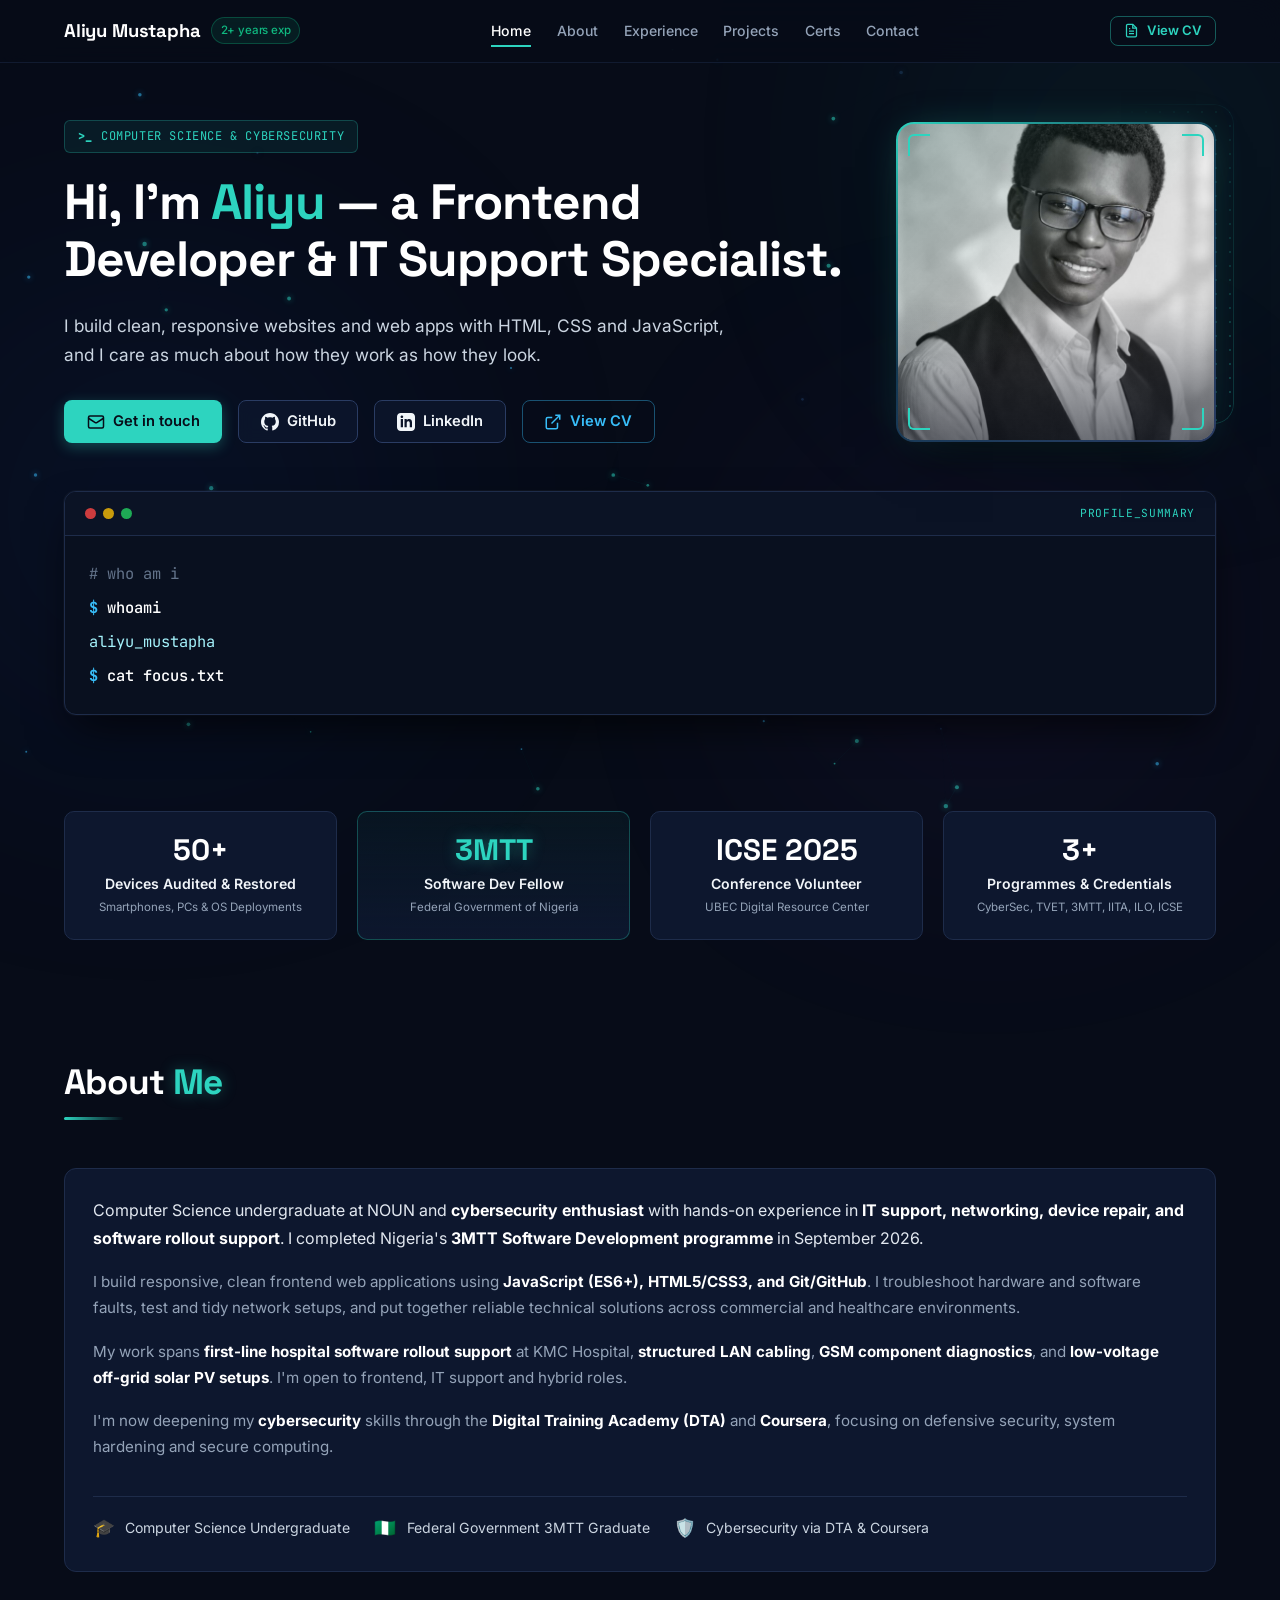
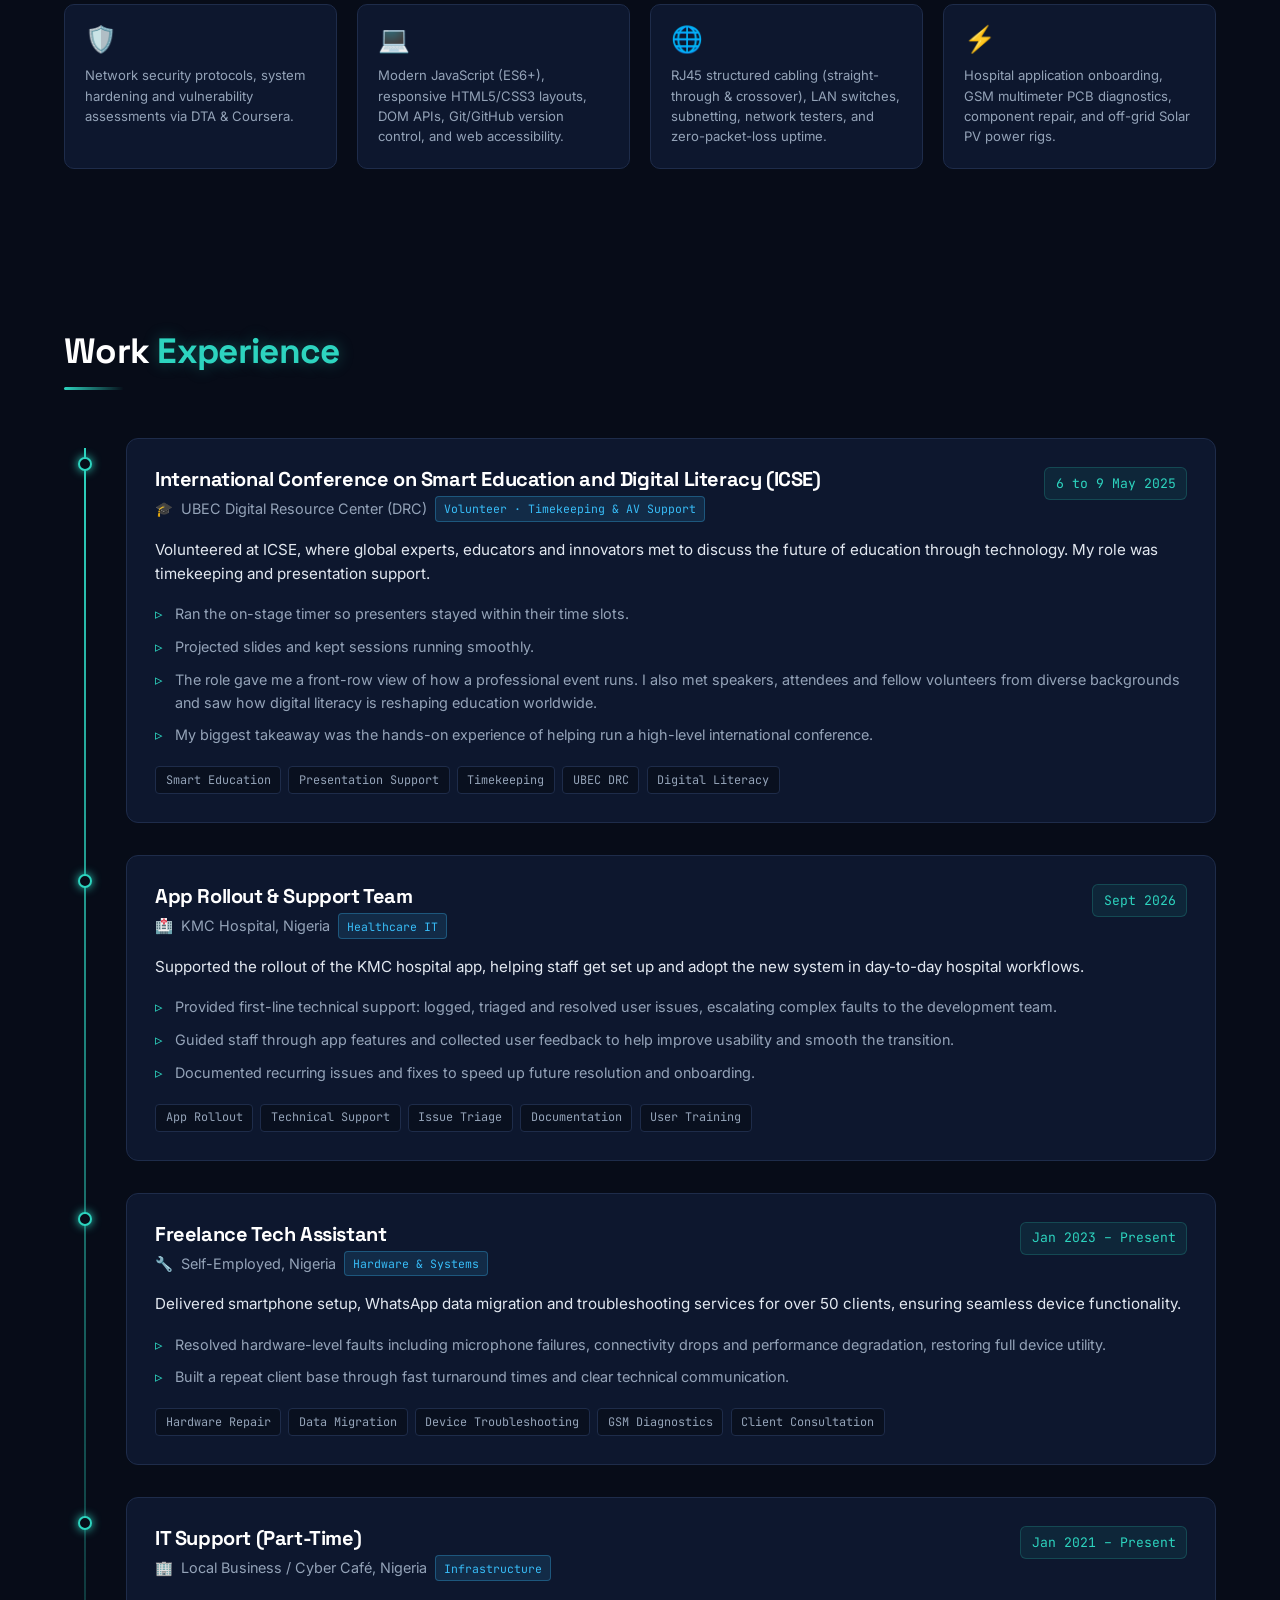
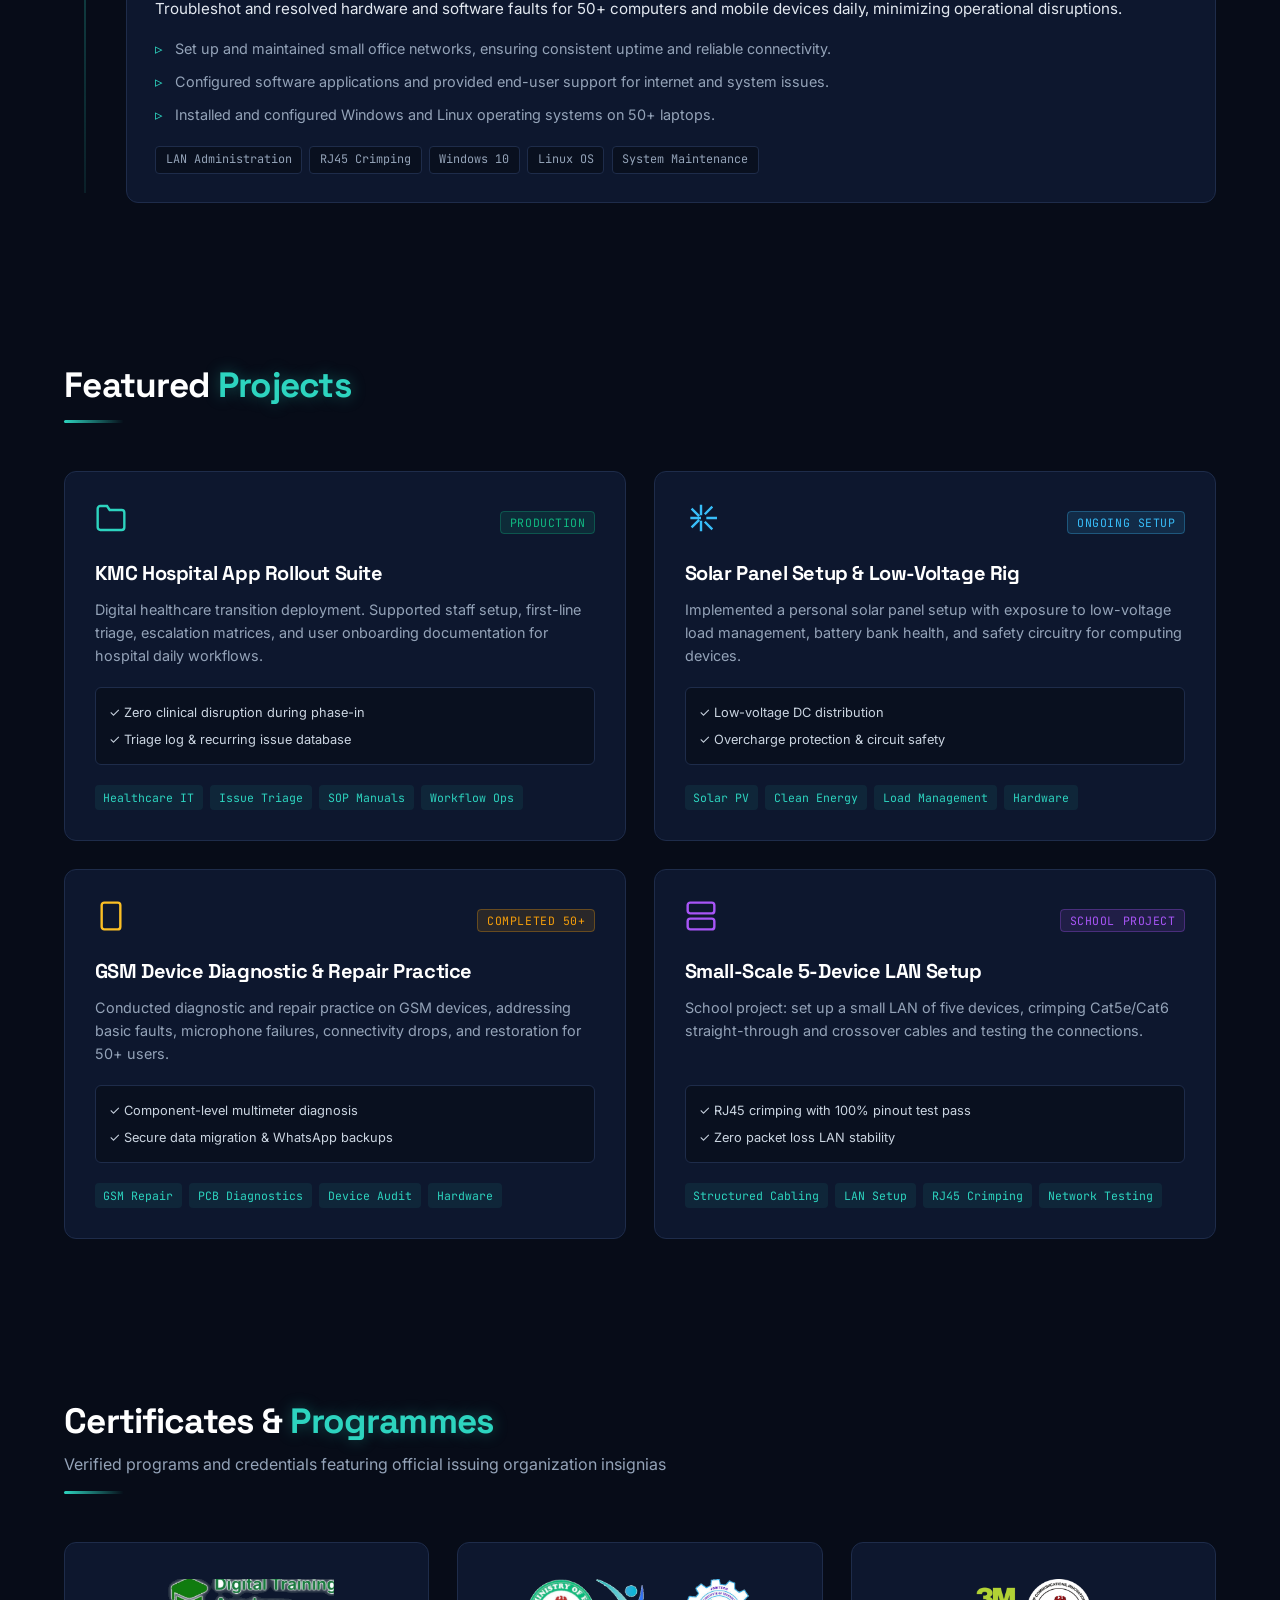
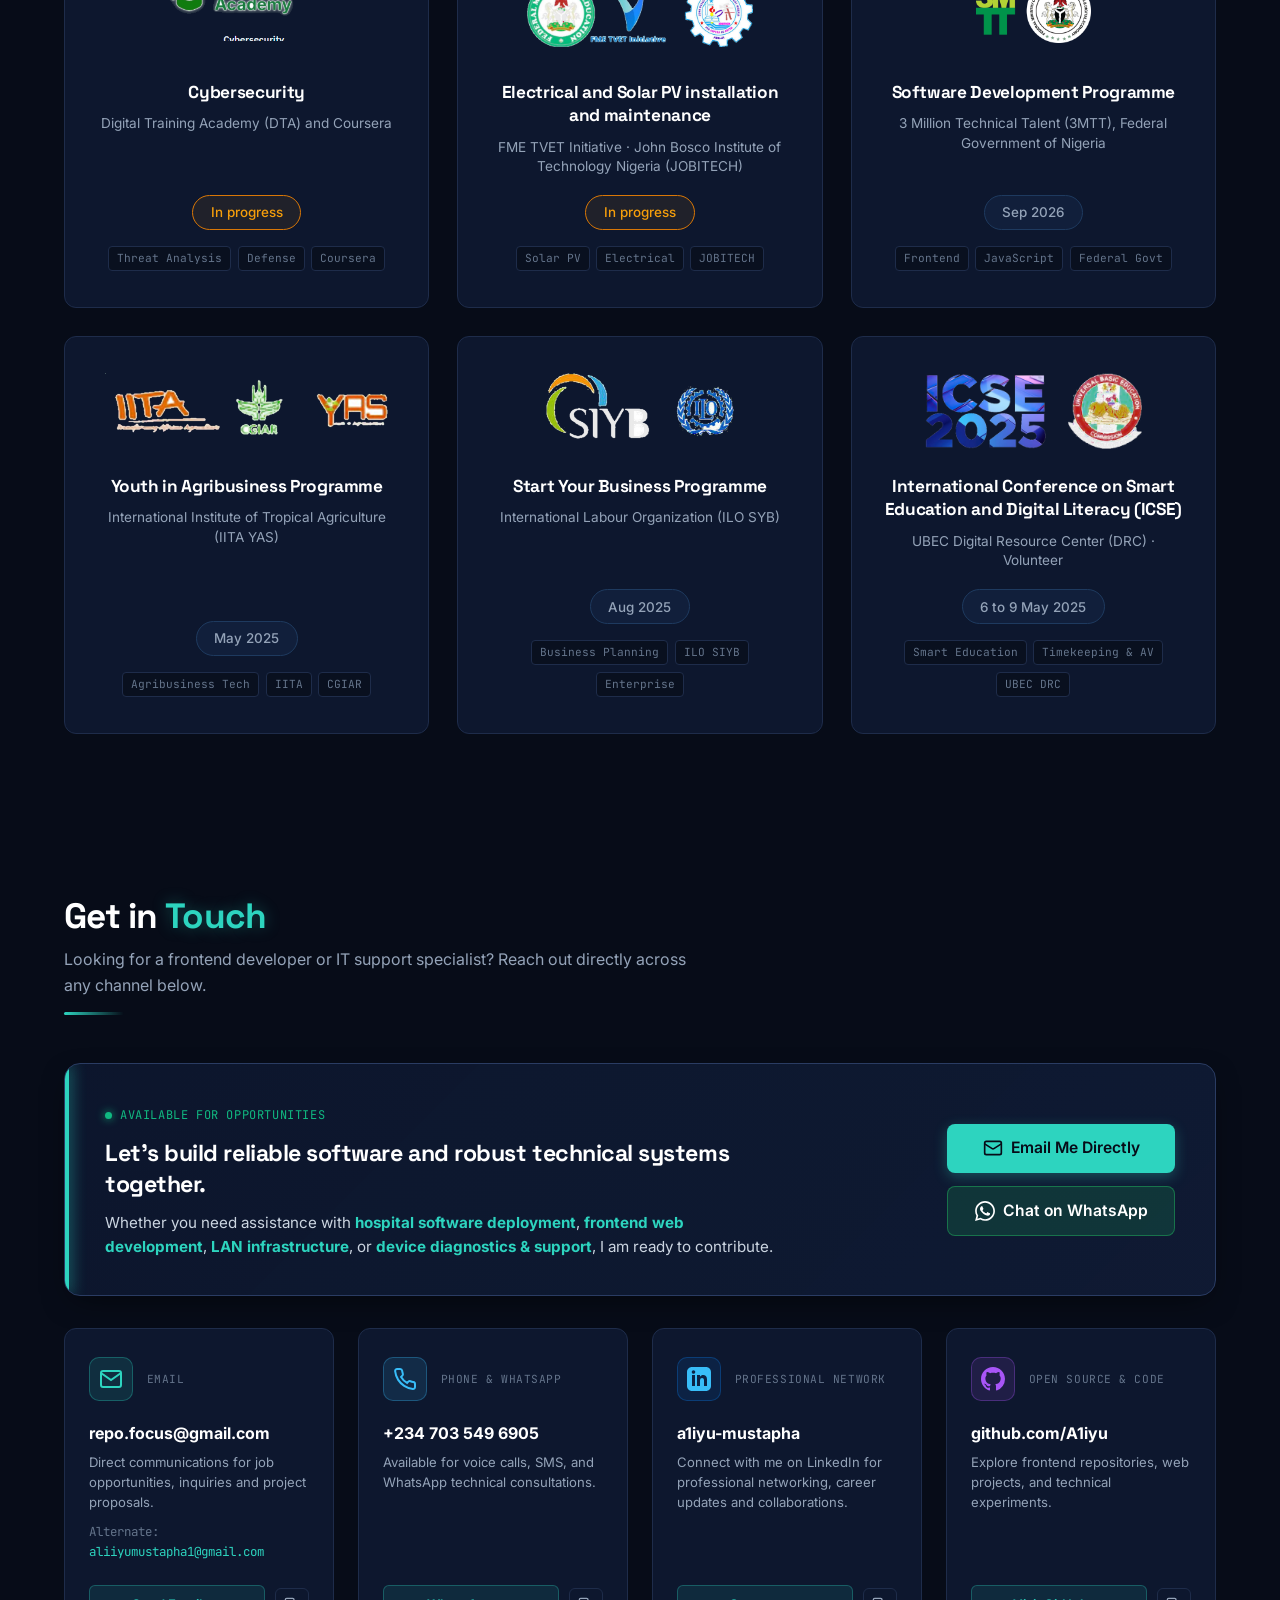
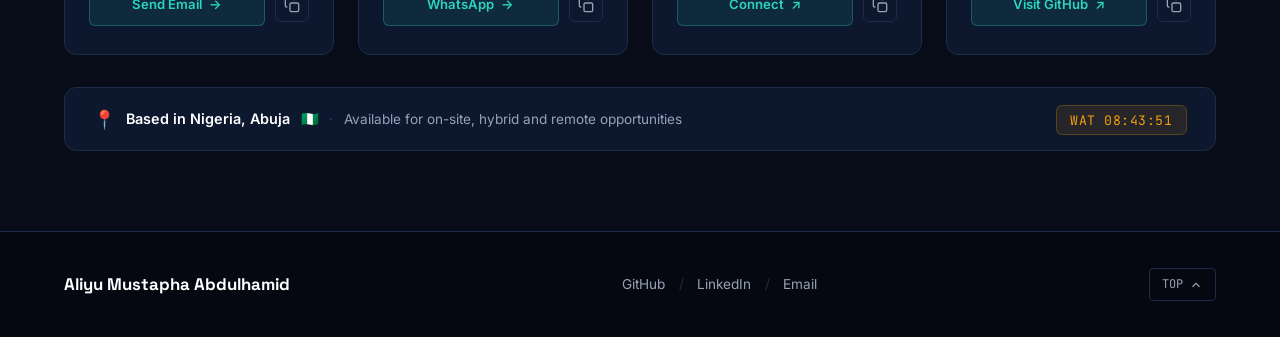
==== commit fdeafa83: "tab icon and cv changed" ====
--- a/index.html
+++ b/index.html
@@ -14,7 +14,10 @@
   <meta property="og:type" content="website">
 
   <!-- Favicon -->
-  <link rel="icon" type="image/svg+xml" href="data:image/svg+xml,<svg xmlns='http://www.w3.org/2000/svg' viewBox='0 0 100 100'><text y='.9em' font-size='90'>⚡</text></svg>">
+  <link rel="icon" type="image/png" sizes="32x32" href="assets/favicon-32.png">
+  <link rel="icon" type="image/png" sizes="48x48" href="assets/favicon-48.png">
+  <link rel="shortcut icon" href="assets/favicon.ico">
+  <link rel="apple-touch-icon" sizes="180x180" href="assets/apple-touch-icon.png">
 
   <!-- Google Fonts: Inter, Space Grotesk, JetBrains Mono -->
   <link rel="preconnect" href="https://fonts.googleapis.com">
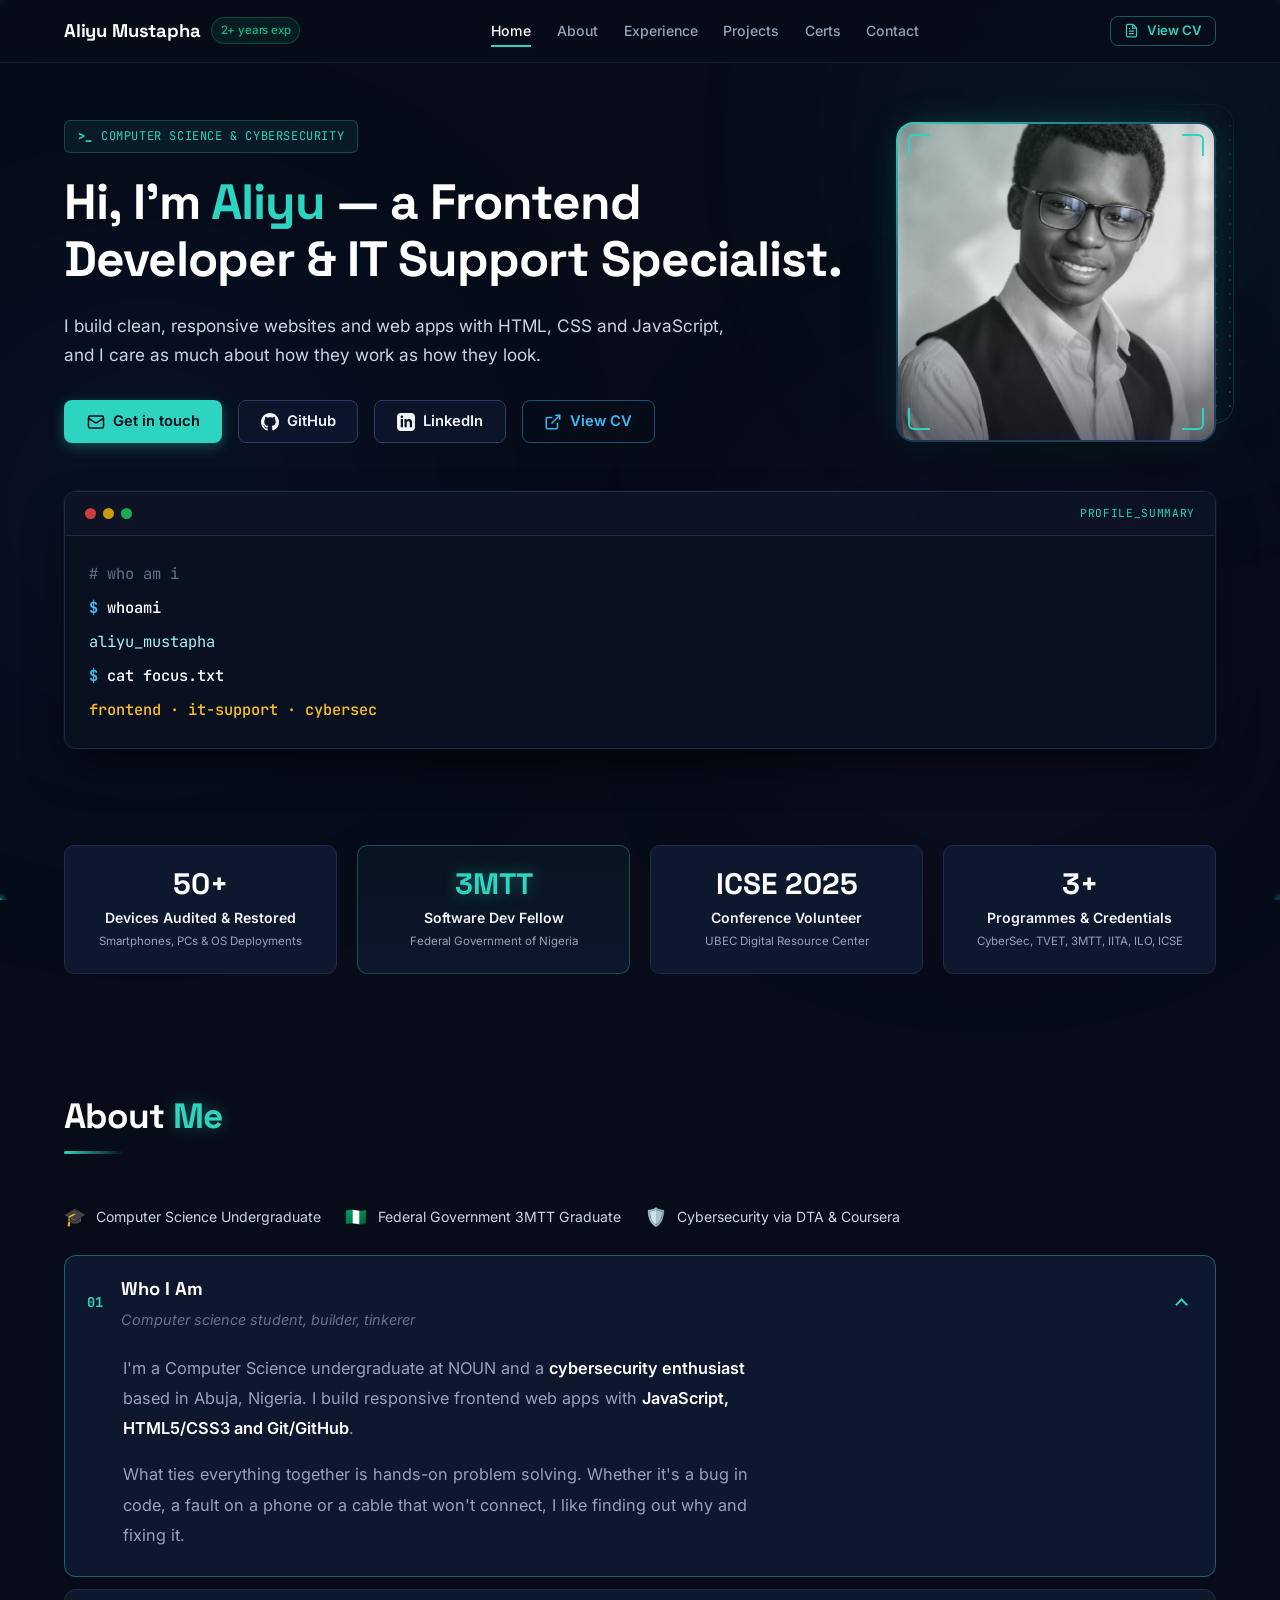
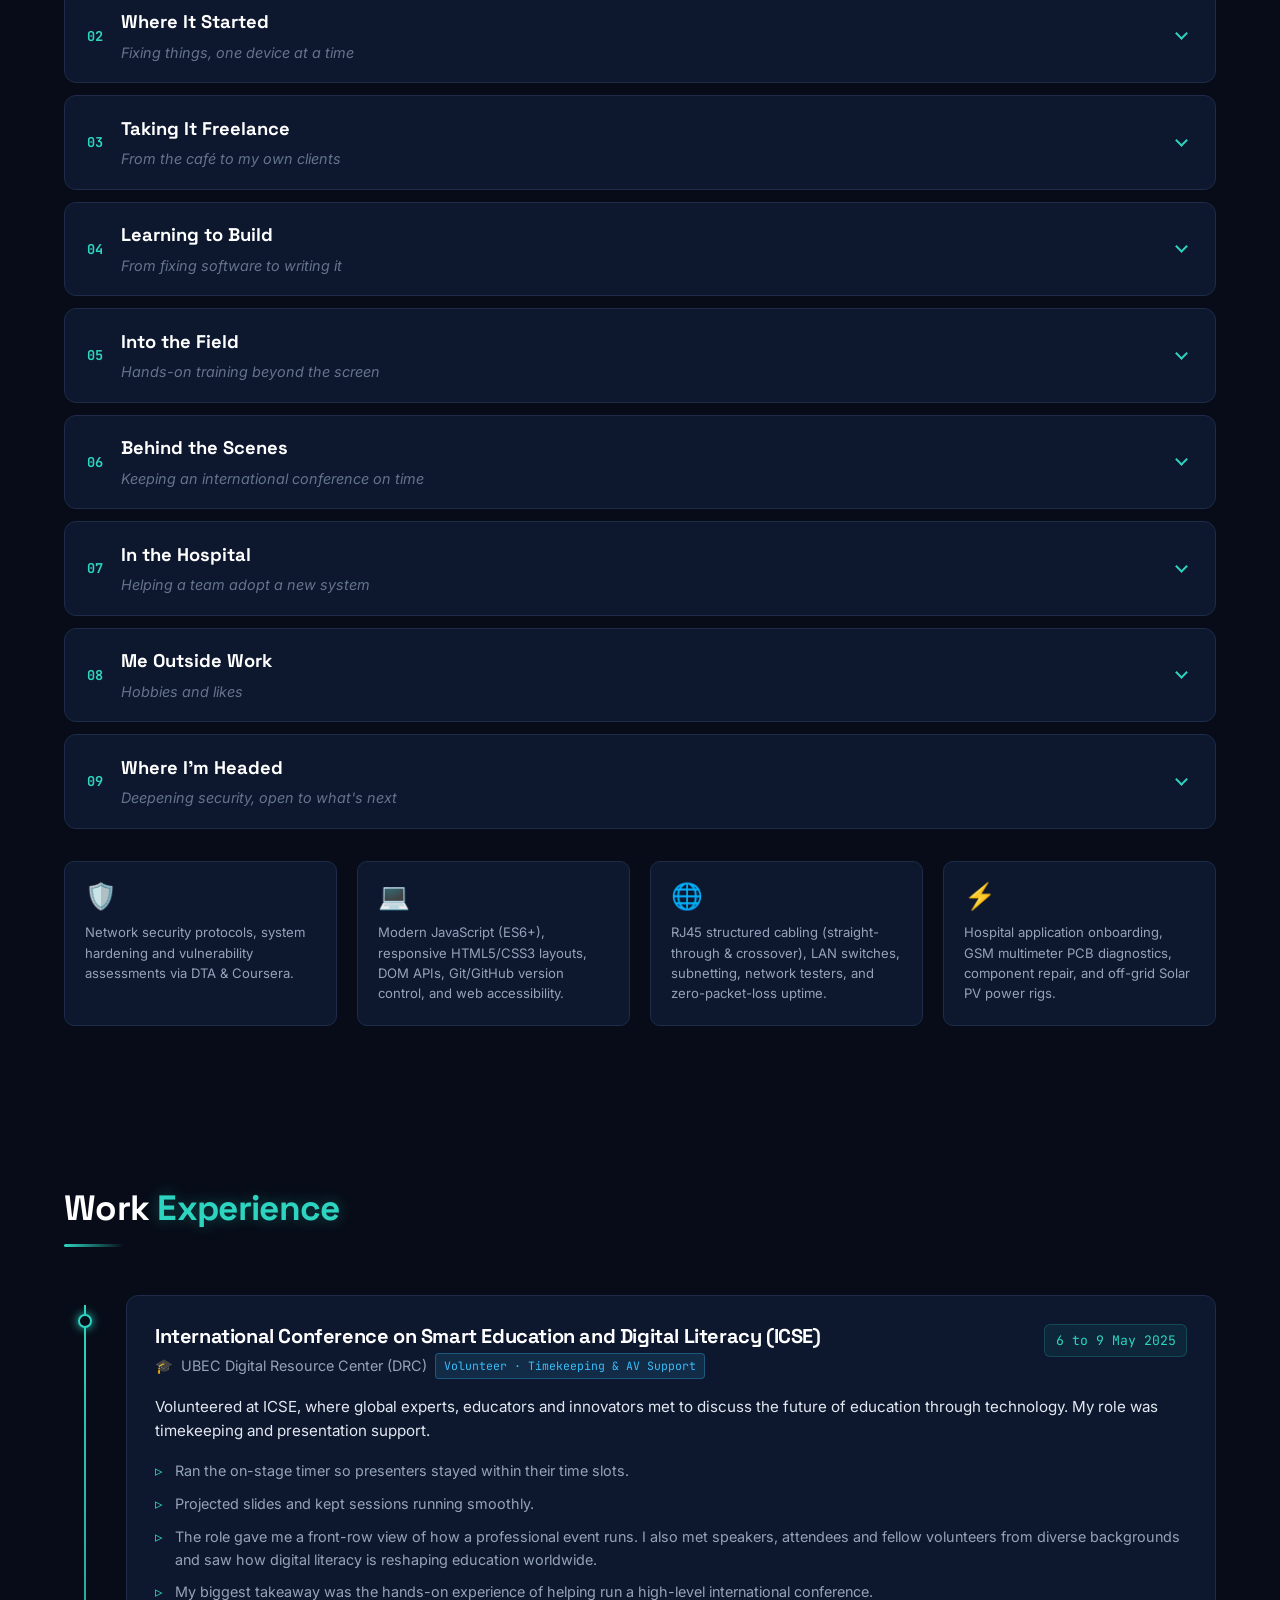
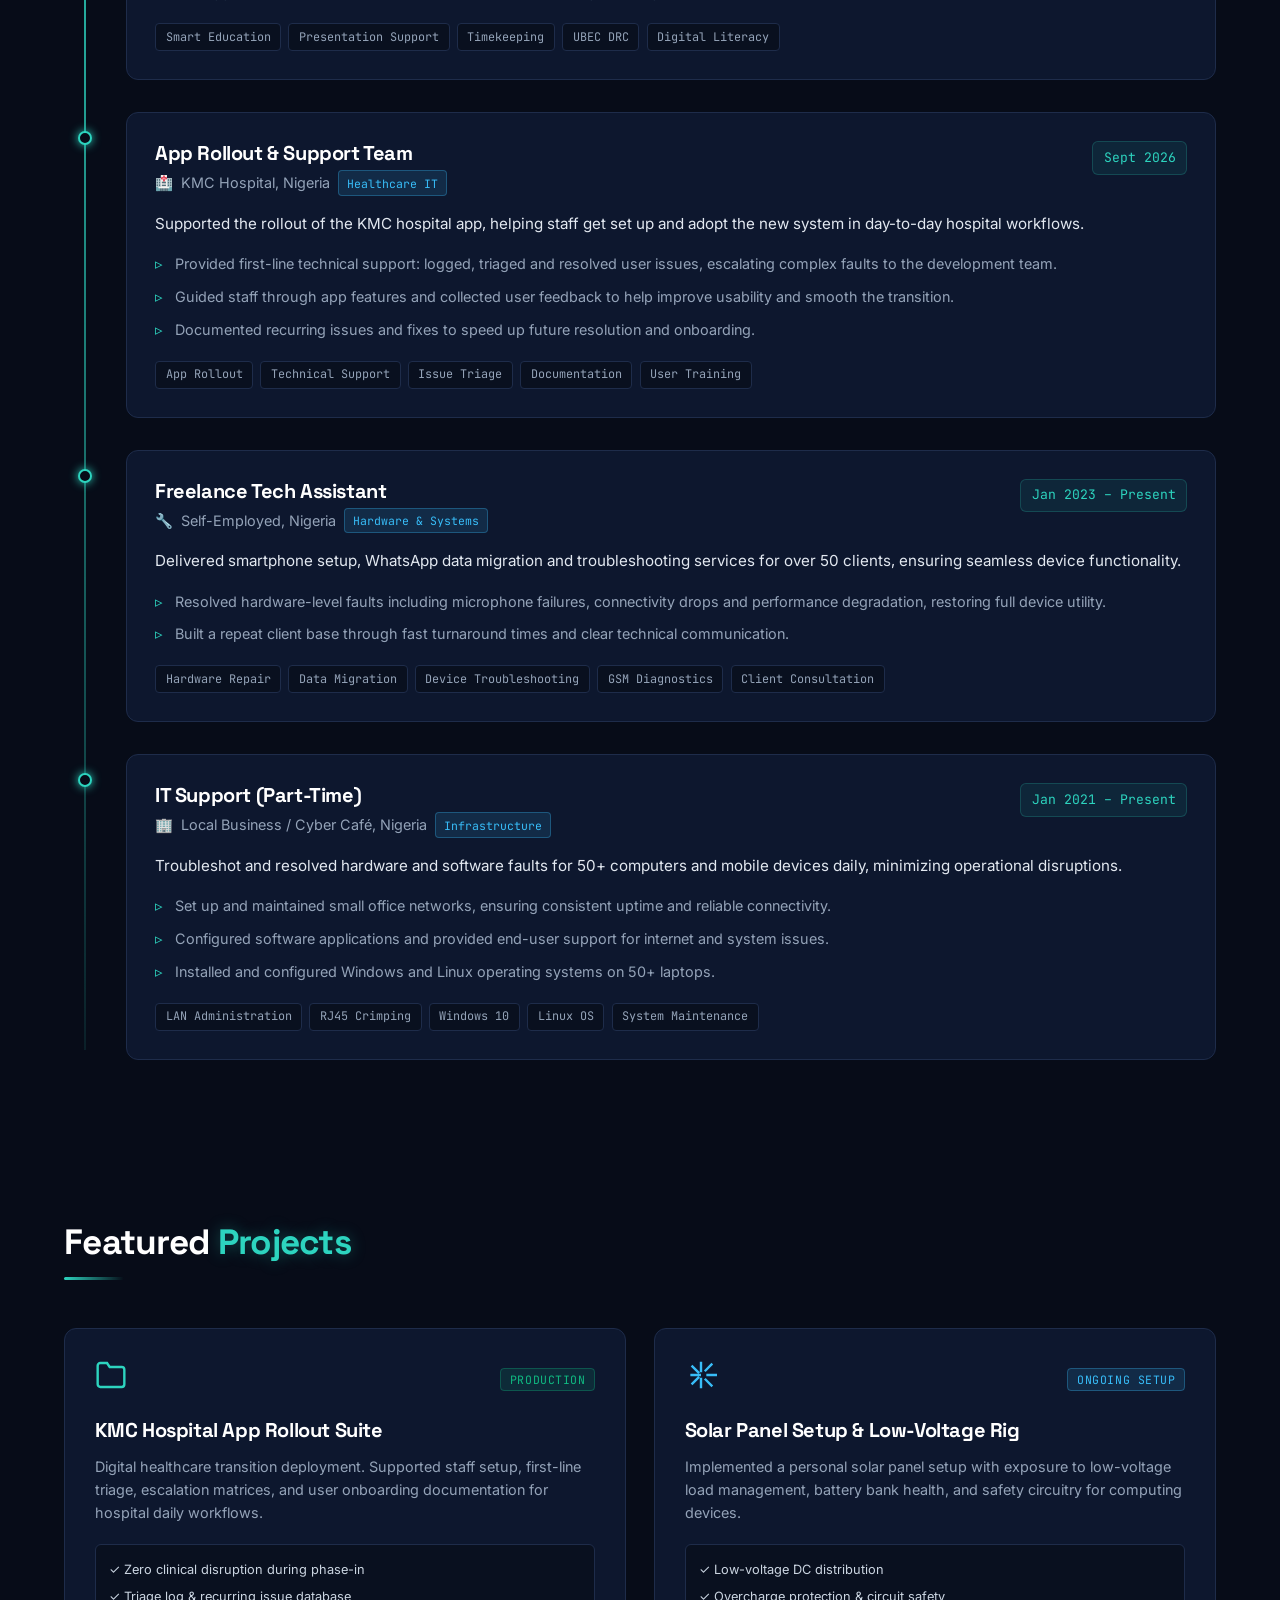
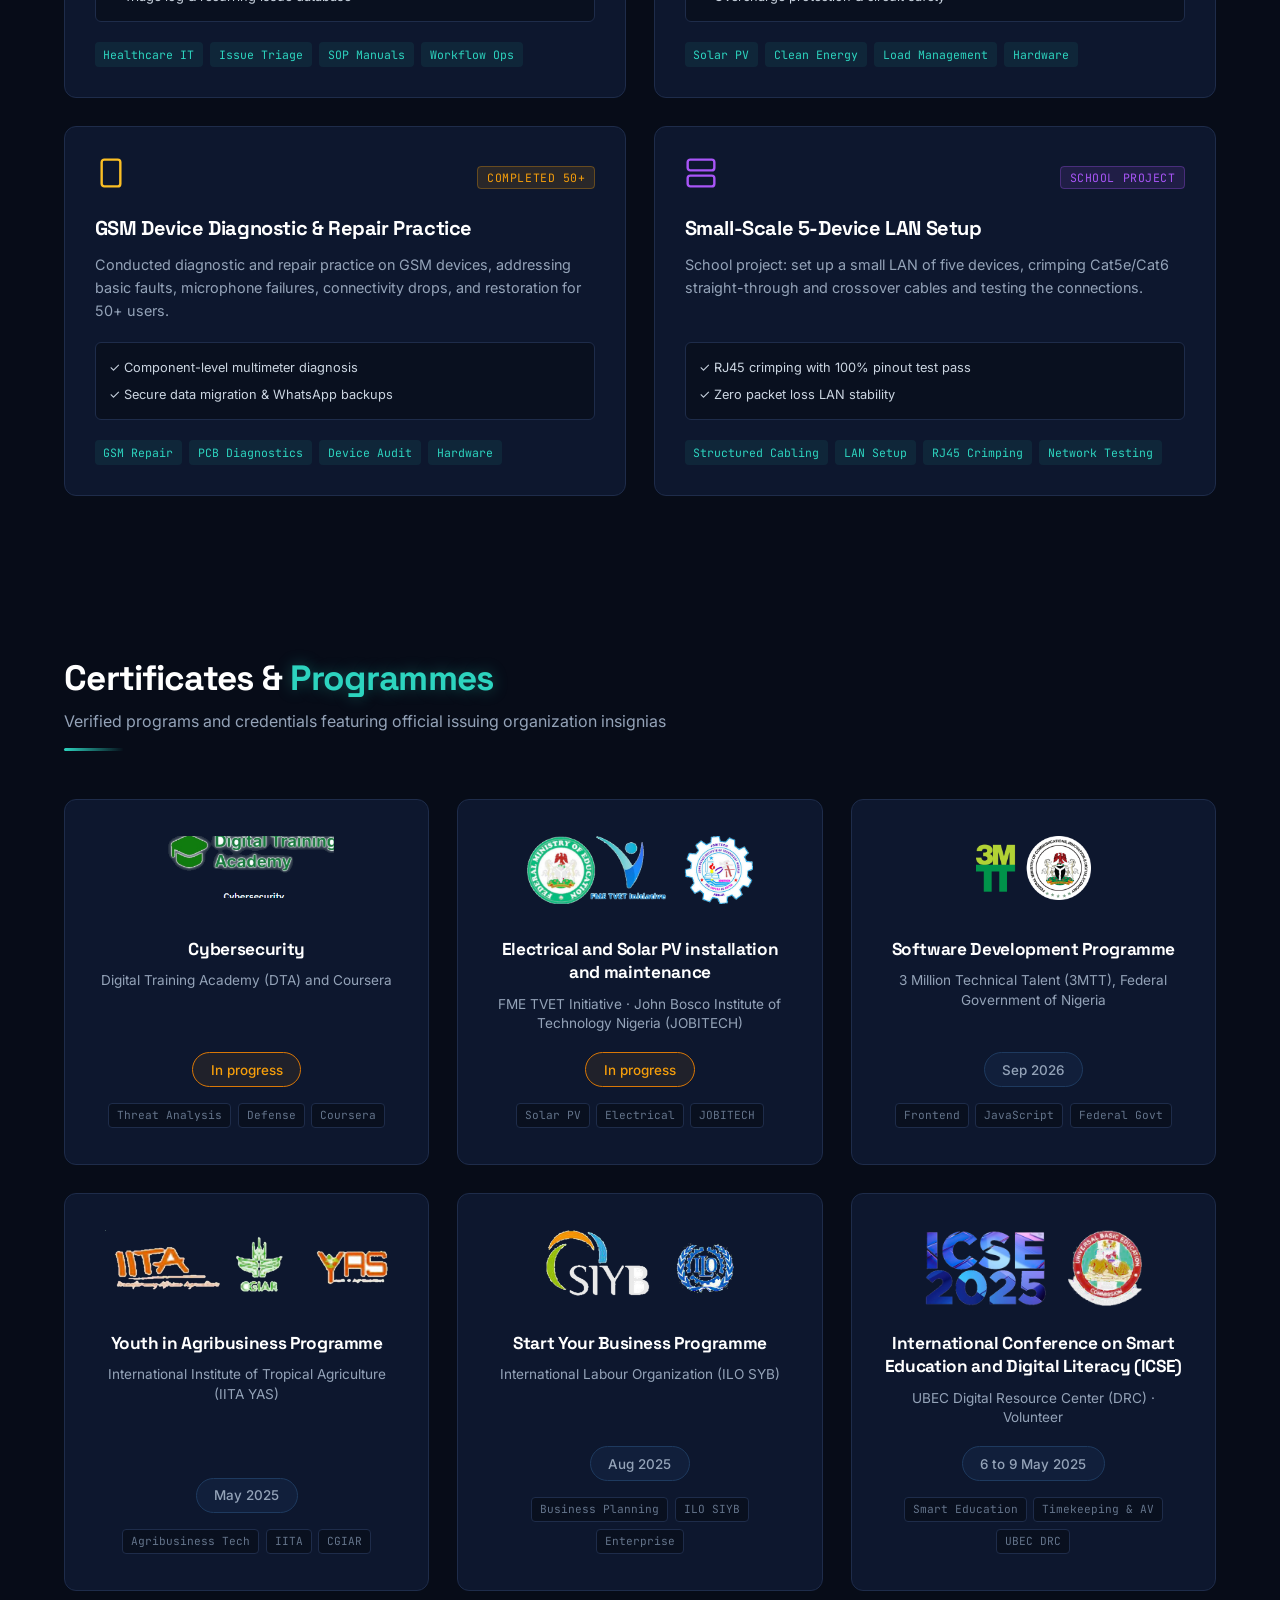
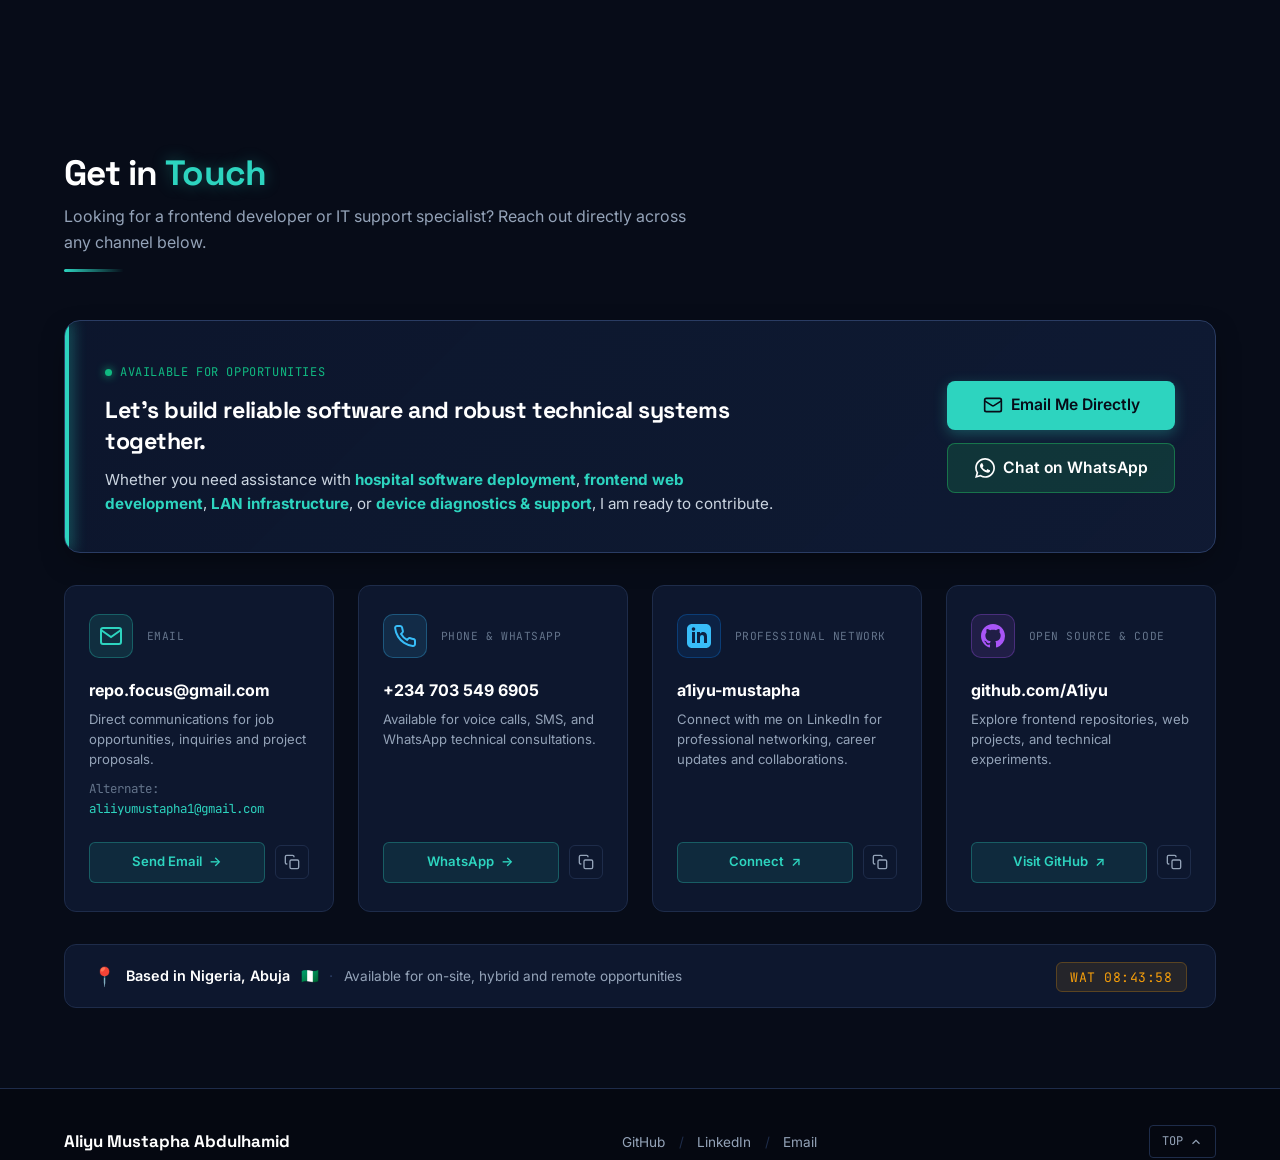
==== commit 1d137cc8: "working on the about section" ====
--- a/index.html
+++ b/index.html
@@ -215,40 +215,173 @@
           <div class="section-line"></div>
         </div>
 
-        <!-- Single expanded About card (no heading bar) -->
-        <div class="about-expanded-grid">
-          <div class="tech-box about-main-box">
-            <div class="tech-box-body">
-              <div class="about-text">
-                <p class="lead-p">
-                  Computer Science undergraduate at NOUN and <strong>cybersecurity enthusiast</strong> with hands-on experience in <strong>IT support, networking, device repair, and software rollout support</strong>. I completed Nigeria's <strong>3MTT Software Development programme</strong> in September 2026.
-                </p>
-                <p>
-                  I build responsive, clean frontend web applications using <strong>JavaScript (ES6+), HTML5/CSS3, and Git/GitHub</strong>. I troubleshoot hardware and software faults, test and tidy network setups, and put together reliable technical solutions across commercial and healthcare environments.
-                </p>
-                <p>
-                  My work spans <strong>first-line hospital software rollout support</strong> at KMC Hospital, <strong>structured LAN cabling</strong>, <strong>GSM component diagnostics</strong>, and <strong>low-voltage off-grid solar PV setups</strong>. I'm open to frontend, IT support and hybrid roles.
-                </p>
-                <p>
-                  I'm now deepening my <strong>cybersecurity</strong> skills through the <strong>Digital Training Academy (DTA)</strong> and <strong>Coursera</strong>, focusing on defensive security, system hardening and secure computing.
-                </p>
-              </div>
-              <div class="about-callout-strip">
-                <div class="strip-item">
-                  <span class="strip-icon">🎓</span>
-                  <span>Computer Science Undergraduate</span>
-                </div>
-                <div class="strip-item">
-                  <span class="strip-icon">🇳🇬</span>
-                  <span>Federal Government 3MTT Graduate</span>
-                </div>
-                <div class="strip-item">
-                  <span class="strip-icon">🛡️</span>
-                  <span>Cybersecurity via DTA &amp; Coursera</span>
-                </div>
-              </div>
-            </div>
-          </div>
+        <!-- Story-style About: expandable chapters. Add photos in about-data.js -->
+        <div class="about-chips">
+          <div class="strip-item"><span class="strip-icon">🎓</span><span>Computer Science Undergraduate</span></div>
+          <div class="strip-item"><span class="strip-icon">🇳🇬</span><span>Federal Government 3MTT Graduate</span></div>
+          <div class="strip-item"><span class="strip-icon">🛡️</span><span>Cybersecurity via DTA &amp; Coursera</span></div>
+        </div>
+
+        <div class="about-story">
+          <details class="story-chapter" name="about-story" data-ch="1" open>
+            <summary>
+              <span class="chapter-num">01</span>
+              <span class="chapter-head">
+                <span class="chapter-title">Who I Am</span>
+                <span class="chapter-tag">Computer science student, builder, tinkerer</span>
+              </span>
+              <span class="chapter-chevron" aria-hidden="true"></span>
+            </summary>
+            <div class="chapter-body">
+              <div class="chapter-text">
+                  <p>I'm a Computer Science undergraduate at NOUN and a <strong>cybersecurity enthusiast</strong> based in Abuja, Nigeria. I build responsive frontend web apps with <strong>JavaScript, HTML5/CSS3 and Git/GitHub</strong>.</p>
+                  <p>What ties everything together is hands-on problem solving. Whether it's a bug in code, a fault on a phone or a cable that won't connect, I like finding out why and fixing it.</p>
+              </div>
+              <div class="chapter-photos"></div>
+            </div>
+          </details>
+          <details class="story-chapter" name="about-story" data-ch="2">
+            <summary>
+              <span class="chapter-num">02</span>
+              <span class="chapter-head">
+                <span class="chapter-title">Where It Started</span>
+                <span class="chapter-tag">Fixing things, one device at a time</span>
+              </span>
+              <span class="chapter-chevron" aria-hidden="true"></span>
+            </summary>
+            <div class="chapter-body">
+              <div class="chapter-text">
+                  <p>My first steps in tech were practical. Since January 2021 I've worked part-time in <strong>IT support</strong> at a local cyber café, troubleshooting hardware and software faults on 50+ computers and mobile devices, setting up small office networks and installing Windows and Linux.</p>
+                  <p>Around the same time I began practising <strong>GSM device diagnostics and repair</strong>, learning to read faults at component level.</p>
+              </div>
+              <div class="chapter-photos"></div>
+            </div>
+          </details>
+          <details class="story-chapter" name="about-story" data-ch="3">
+            <summary>
+              <span class="chapter-num">03</span>
+              <span class="chapter-head">
+                <span class="chapter-title">Taking It Freelance</span>
+                <span class="chapter-tag">From the café to my own clients</span>
+              </span>
+              <span class="chapter-chevron" aria-hidden="true"></span>
+            </summary>
+            <div class="chapter-body">
+              <div class="chapter-text">
+                  <p>In 2023 I started working for myself as a <strong>freelance tech assistant</strong>: smartphone setups, WhatsApp data migration and hardware faults like dead microphones and connectivity drops, for more than 50 clients.</p>
+                  <p>Fast turnaround and clear explanations built a base of repeat clients, and showed me how much good support depends on communication.</p>
+              </div>
+              <div class="chapter-photos"></div>
+            </div>
+          </details>
+          <details class="story-chapter" name="about-story" data-ch="4">
+            <summary>
+              <span class="chapter-num">04</span>
+              <span class="chapter-head">
+                <span class="chapter-title">Learning to Build</span>
+                <span class="chapter-tag">From fixing software to writing it</span>
+              </span>
+              <span class="chapter-chevron" aria-hidden="true"></span>
+            </summary>
+            <div class="chapter-body">
+              <div class="chapter-text">
+                  <p>Alongside support work I taught myself to build for the web, and in September 2026 I completed Nigeria's <strong>3MTT Software Development programme</strong>.</p>
+                  <p>On Soft-6, an AI-powered interview prep platform, I built the authentication UI, sidebar navigation, profile settings and a Chart.js performance dashboard. I also built my own sales and expense ledger app.</p>
+              </div>
+              <div class="chapter-photos"></div>
+            </div>
+          </details>
+          <details class="story-chapter" name="about-story" data-ch="5">
+            <summary>
+              <span class="chapter-num">05</span>
+              <span class="chapter-head">
+                <span class="chapter-title">Into the Field</span>
+                <span class="chapter-tag">Hands-on training beyond the screen</span>
+              </span>
+              <span class="chapter-chevron" aria-hidden="true"></span>
+            </summary>
+            <div class="chapter-body">
+              <div class="chapter-text">
+                  <p>Not all my learning happens at a keyboard. I'm training in <strong>electrical work and Solar PV installation</strong> under the FME TVET Initiative at JOBITECH, and I run a personal solar setup.</p>
+                  <p>Through the IITA <strong>Youth in Agribusiness</strong> programme I trained in apiary (beekeeping) and yam seed production, and went on to register my own farming business, Broilnest Ventures.</p>
+              </div>
+              <div class="chapter-photos"></div>
+            </div>
+          </details>
+          <details class="story-chapter" name="about-story" data-ch="6">
+            <summary>
+              <span class="chapter-num">06</span>
+              <span class="chapter-head">
+                <span class="chapter-title">Behind the Scenes</span>
+                <span class="chapter-tag">Keeping an international conference on time</span>
+              </span>
+              <span class="chapter-chevron" aria-hidden="true"></span>
+            </summary>
+            <div class="chapter-body">
+              <div class="chapter-text">
+                  <p>In May 2025 I volunteered at the <strong>International Conference on Smart Education and Digital Literacy (ICSE)</strong> with the UBEC Digital Resource Center.</p>
+                  <p>My job was timekeeping and presentation support: running the on-stage timer so speakers stayed within their slots and projecting slides so sessions ran smoothly. It gave me a front-row view of how a professional event runs.</p>
+              </div>
+              <div class="chapter-photos"></div>
+            </div>
+          </details>
+          <details class="story-chapter" name="about-story" data-ch="7">
+            <summary>
+              <span class="chapter-num">07</span>
+              <span class="chapter-head">
+                <span class="chapter-title">In the Hospital</span>
+                <span class="chapter-tag">Helping a team adopt a new system</span>
+              </span>
+              <span class="chapter-chevron" aria-hidden="true"></span>
+            </summary>
+            <div class="chapter-body">
+              <div class="chapter-text">
+                  <p>In 2026 I joined the rollout and support team for the <strong>KMC hospital app</strong>, helping staff set up and adopt the new system in their day-to-day workflows.</p>
+                  <p>I logged, triaged and resolved user issues, escalated complex faults to the developers, and documented recurring problems and fixes to make onboarding faster.</p>
+              </div>
+              <div class="chapter-photos"></div>
+            </div>
+          </details>
+          <details class="story-chapter" name="about-story" data-ch="8">
+            <summary>
+              <span class="chapter-num">08</span>
+              <span class="chapter-head">
+                <span class="chapter-title">Me Outside Work</span>
+                <span class="chapter-tag">Hobbies and likes</span>
+              </span>
+              <span class="chapter-chevron" aria-hidden="true"></span>
+            </summary>
+            <div class="chapter-body">
+              <div class="chapter-text">
+                  <p>When I'm not working or studying, you'll usually find me gaming, watching anime or catching a movie.</p>
+                  <p>Games like <strong>Halo</strong> and <strong>Call of Duty</strong> are favourites, and I enjoy <strong>anime</strong> and <strong>movies</strong> as a way to switch off.</p>
+                <div class="chapter-pills">
+                  <span class="pill">🎮 Halo</span>
+                  <span class="pill">🎮 Call of Duty</span>
+                  <span class="pill">🎌 Anime</span>
+                  <span class="pill">🎬 Movies</span>
+                </div>
+              </div>
+              <div class="chapter-photos"></div>
+            </div>
+          </details>
+          <details class="story-chapter" name="about-story" data-ch="9">
+            <summary>
+              <span class="chapter-num">09</span>
+              <span class="chapter-head">
+                <span class="chapter-title">Where I'm Headed</span>
+                <span class="chapter-tag">Deepening security, open to what's next</span>
+              </span>
+              <span class="chapter-chevron" aria-hidden="true"></span>
+            </summary>
+            <div class="chapter-body">
+              <div class="chapter-text">
+                  <p>I'm now deepening my <strong>cybersecurity</strong> skills through the Digital Training Academy (DTA) and Coursera, focusing on defensive security, system hardening and secure computing.</p>
+                  <p>I'm open to frontend, IT support and hybrid roles, and to anything that lets me keep building, fixing and learning.</p>
+              </div>
+              <div class="chapter-photos"></div>
+            </div>
+          </details>
         </div>
 
         <!-- 4 Wide Core Technical Pillars Spanning the Full Width -->
@@ -965,6 +1098,7 @@
   <div id="toast-container" class="toast-container"></div>
 
   <!-- Scripts -->
+  <script src="about-data.js"></script>
   <script src="script.js"></script>
 </body>
 </html>
--- a/style.css
+++ b/style.css
@@ -2409,3 +2409,86 @@
 .hub-alt { margin-top: 0.6rem; font-family: var(--font-mono); font-size: 0.78rem; color: var(--text-dim); }
 .hub-alt a { color: var(--accent-teal); text-decoration: none; }
 .hub-alt a:hover { text-decoration: underline; }
+
+/* ==========================================================================
+   ABOUT ME: STORY ACCORDION
+   ========================================================================== */
+.about-chips { display: flex; flex-wrap: wrap; gap: 0.75rem 1.5rem; margin-bottom: 1.5rem; }
+.about-story { display: flex; flex-direction: column; gap: 0.75rem; margin-bottom: 2rem; }
+
+.story-chapter {
+  background: var(--bg-card);
+  border: 1px solid var(--border-subtle);
+  border-radius: 12px;
+  overflow: hidden;
+  transition: border-color var(--transition-normal);
+}
+.story-chapter:hover { border-color: rgba(45, 212, 191, 0.25); }
+.story-chapter[open] { border-color: rgba(45, 212, 191, 0.4); }
+
+.story-chapter summary {
+  list-style: none;
+  cursor: pointer;
+  display: flex;
+  align-items: center;
+  gap: 1.1rem;
+  padding: 1.1rem 1.4rem;
+  transition: background var(--transition-fast);
+}
+.story-chapter summary::-webkit-details-marker { display: none; }
+.story-chapter summary:hover { background: rgba(255, 255, 255, 0.025); }
+.story-chapter summary:focus-visible { outline: 2px solid var(--accent-teal); outline-offset: -2px; }
+
+.chapter-num { font-family: var(--font-mono); font-size: 0.85rem; font-weight: 700; color: var(--accent-teal); }
+.chapter-head { flex: 1; display: flex; flex-direction: column; gap: 0.2rem; min-width: 0; }
+.chapter-title { font-family: var(--font-heading); font-size: 1.15rem; font-weight: 700; color: #fff; }
+.chapter-tag { font-style: italic; font-size: 0.9rem; color: var(--text-dim); }
+
+.chapter-chevron {
+  width: 9px; height: 9px;
+  border-right: 2px solid var(--accent-teal);
+  border-bottom: 2px solid var(--accent-teal);
+  transform: rotate(45deg);
+  margin: -4px 0.4rem 0 0;
+  transition: transform var(--transition-normal);
+  flex-shrink: 0;
+}
+.story-chapter[open] .chapter-chevron { transform: rotate(-135deg); margin-top: 4px; }
+
+.chapter-body {
+  display: grid;
+  grid-template-columns: minmax(0, 1fr);
+  gap: 1.75rem;
+  padding: 0.25rem 1.4rem 1.6rem 3.6rem;
+  animation: chapter-open 0.35s ease;
+}
+.chapter-body.has-photos { grid-template-columns: minmax(0, 1fr) minmax(0, 320px); }
+@keyframes chapter-open { from { opacity: 0; transform: translateY(-6px); } to { opacity: 1; transform: none; } }
+
+.chapter-text p { color: var(--text-muted); line-height: 1.85; font-size: 1.02rem; max-width: 64ch; margin-bottom: 1rem; }
+.chapter-text p:last-child { margin-bottom: 0; }
+.chapter-text strong { color: #fff; font-weight: 600; }
+
+.chapter-photos { display: flex; flex-direction: column; gap: 1rem; }
+.chapter-photos:empty { display: none; }
+.chapter-photos img {
+  width: 100%; height: auto; max-height: 420px; object-fit: cover; object-position: center 20%;
+  border-radius: 12px; border: 1px solid var(--border-subtle);
+  box-shadow: 0 18px 40px -22px rgba(0, 0, 0, 0.8);
+}
+
+@media (max-width: 800px) {
+  .chapter-body, .chapter-body.has-photos { grid-template-columns: 1fr; padding-left: 1.4rem; }
+  .story-chapter summary { padding: 1rem 1.1rem; }
+}
+@media (prefers-reduced-motion: reduce) { .chapter-body { animation: none; } }
+
+.chapter-pills { display: flex; flex-wrap: wrap; gap: 0.6rem; margin-top: 1.25rem; }
+.chapter-pills .pill {
+  padding: 0.4rem 0.95rem;
+  border-radius: 9999px;
+  border: 1px solid rgba(45, 212, 191, 0.35);
+  background: rgba(45, 212, 191, 0.07);
+  color: var(--text-main);
+  font-size: 0.88rem;
+}
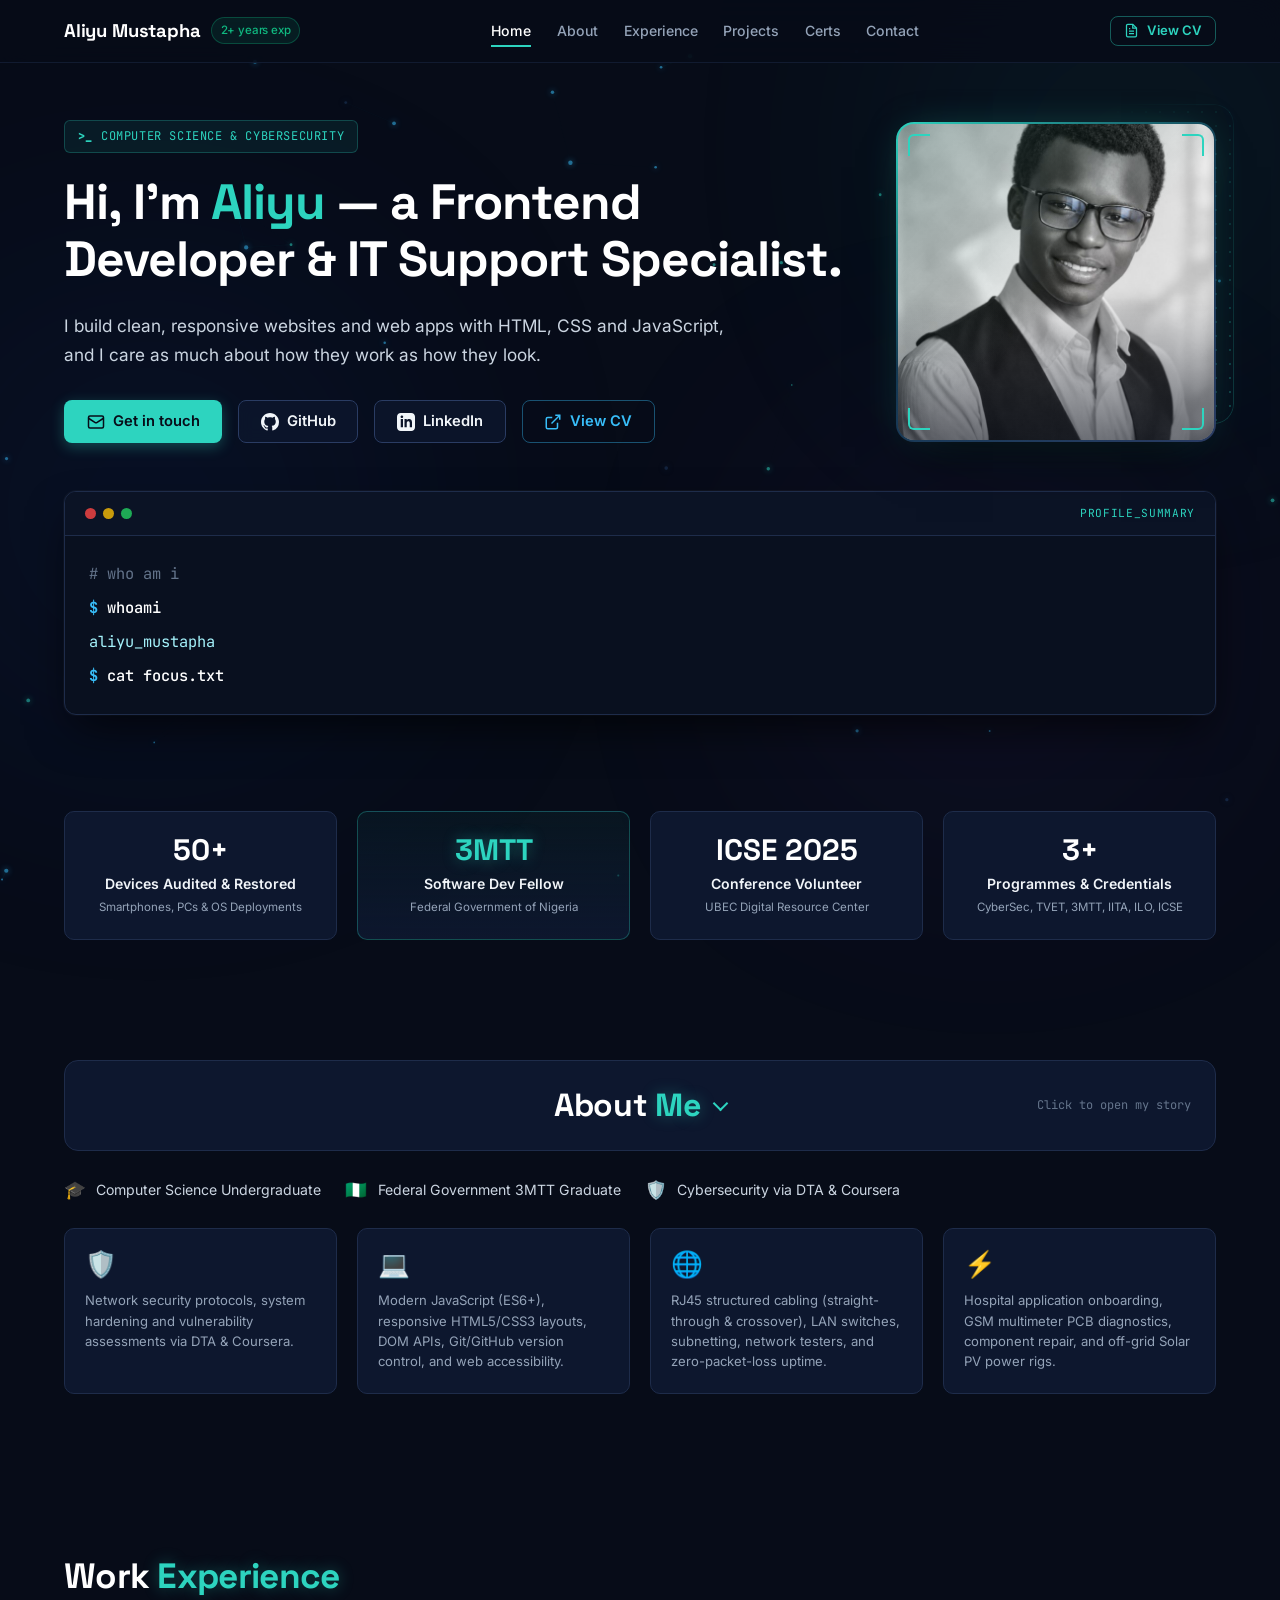
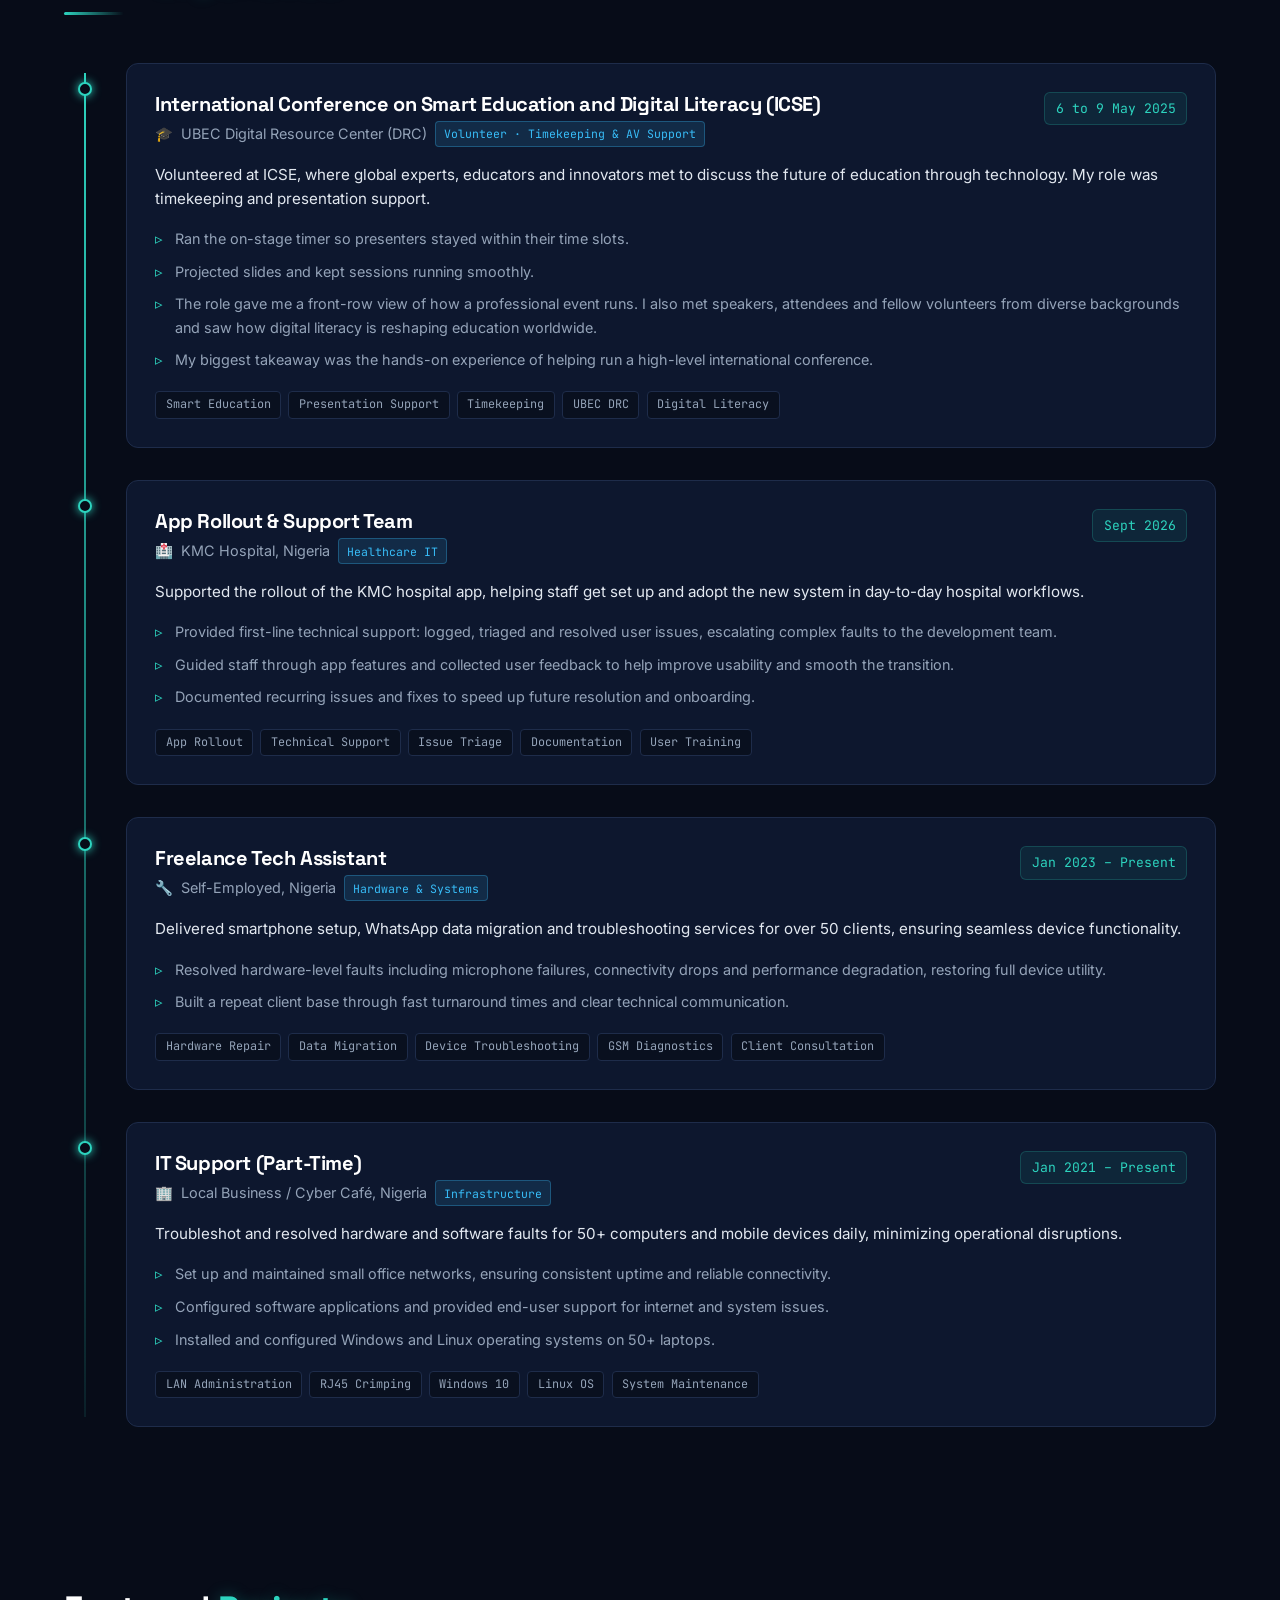
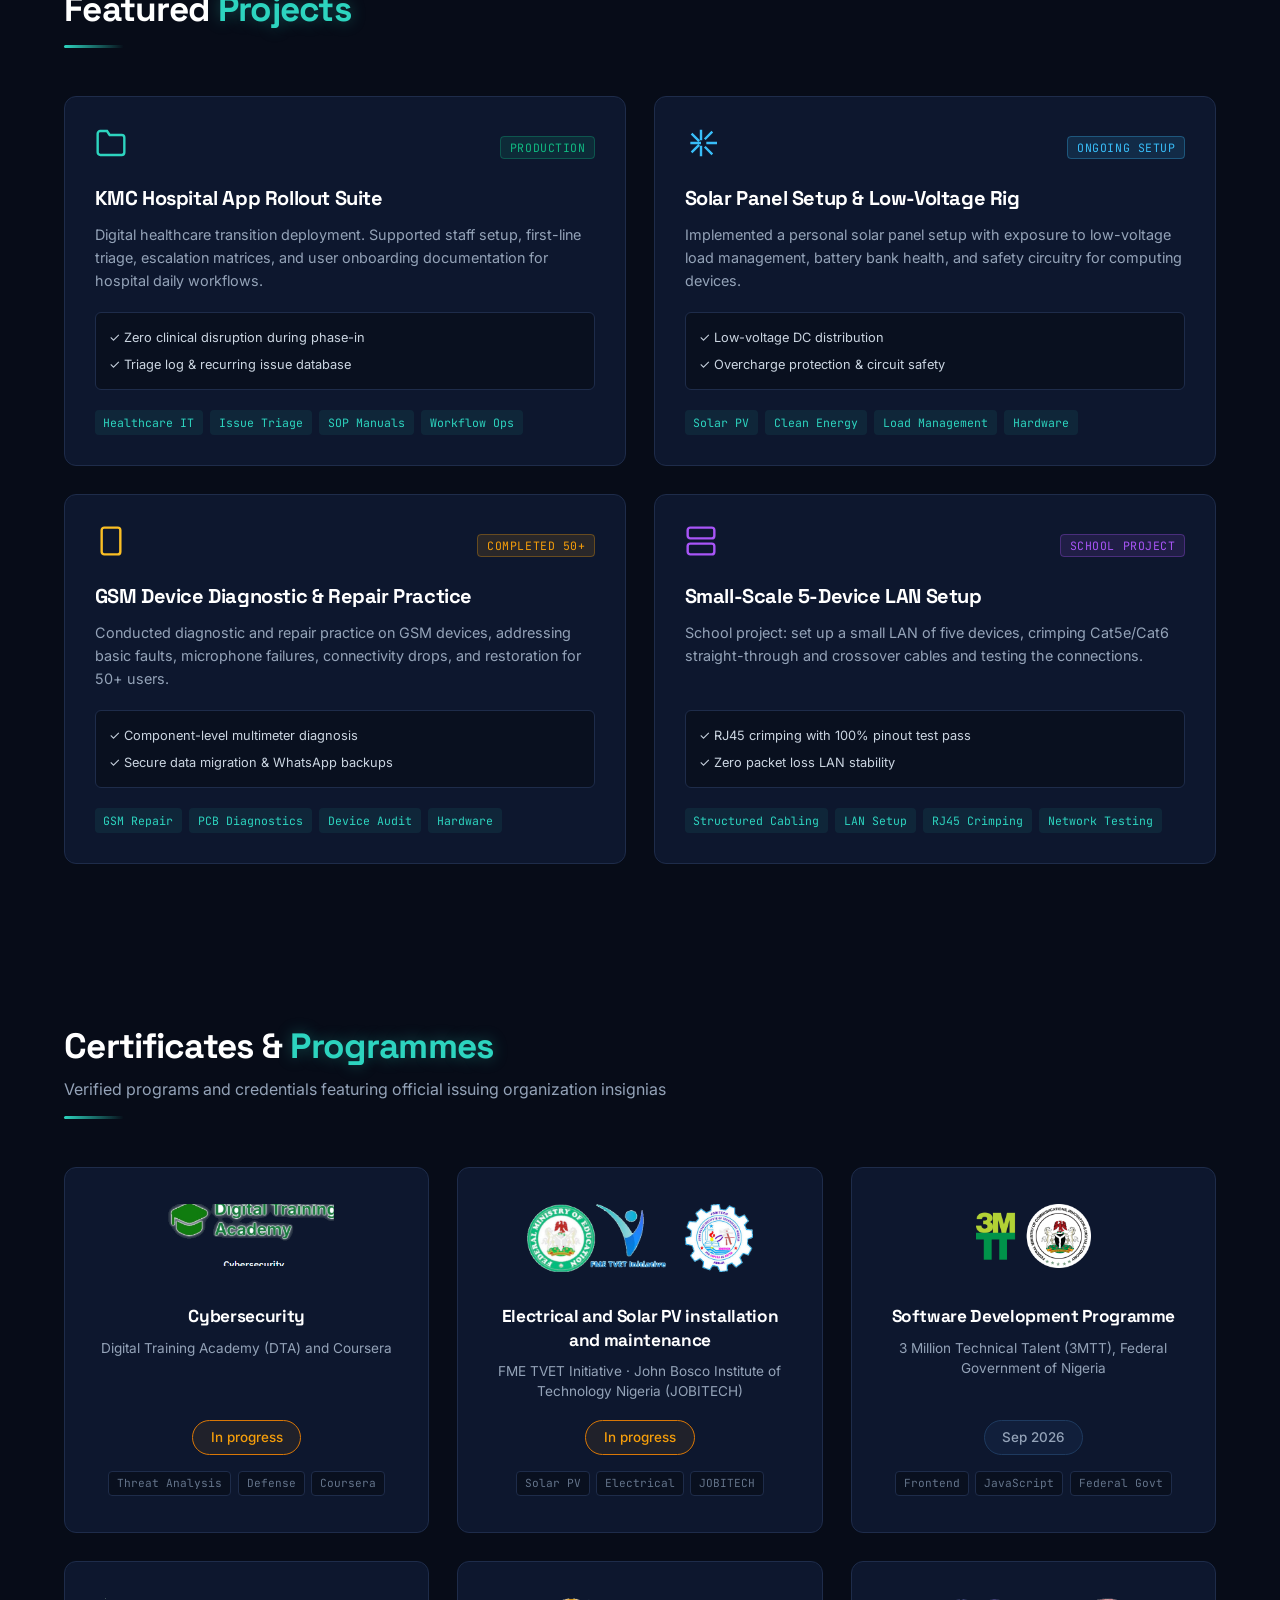
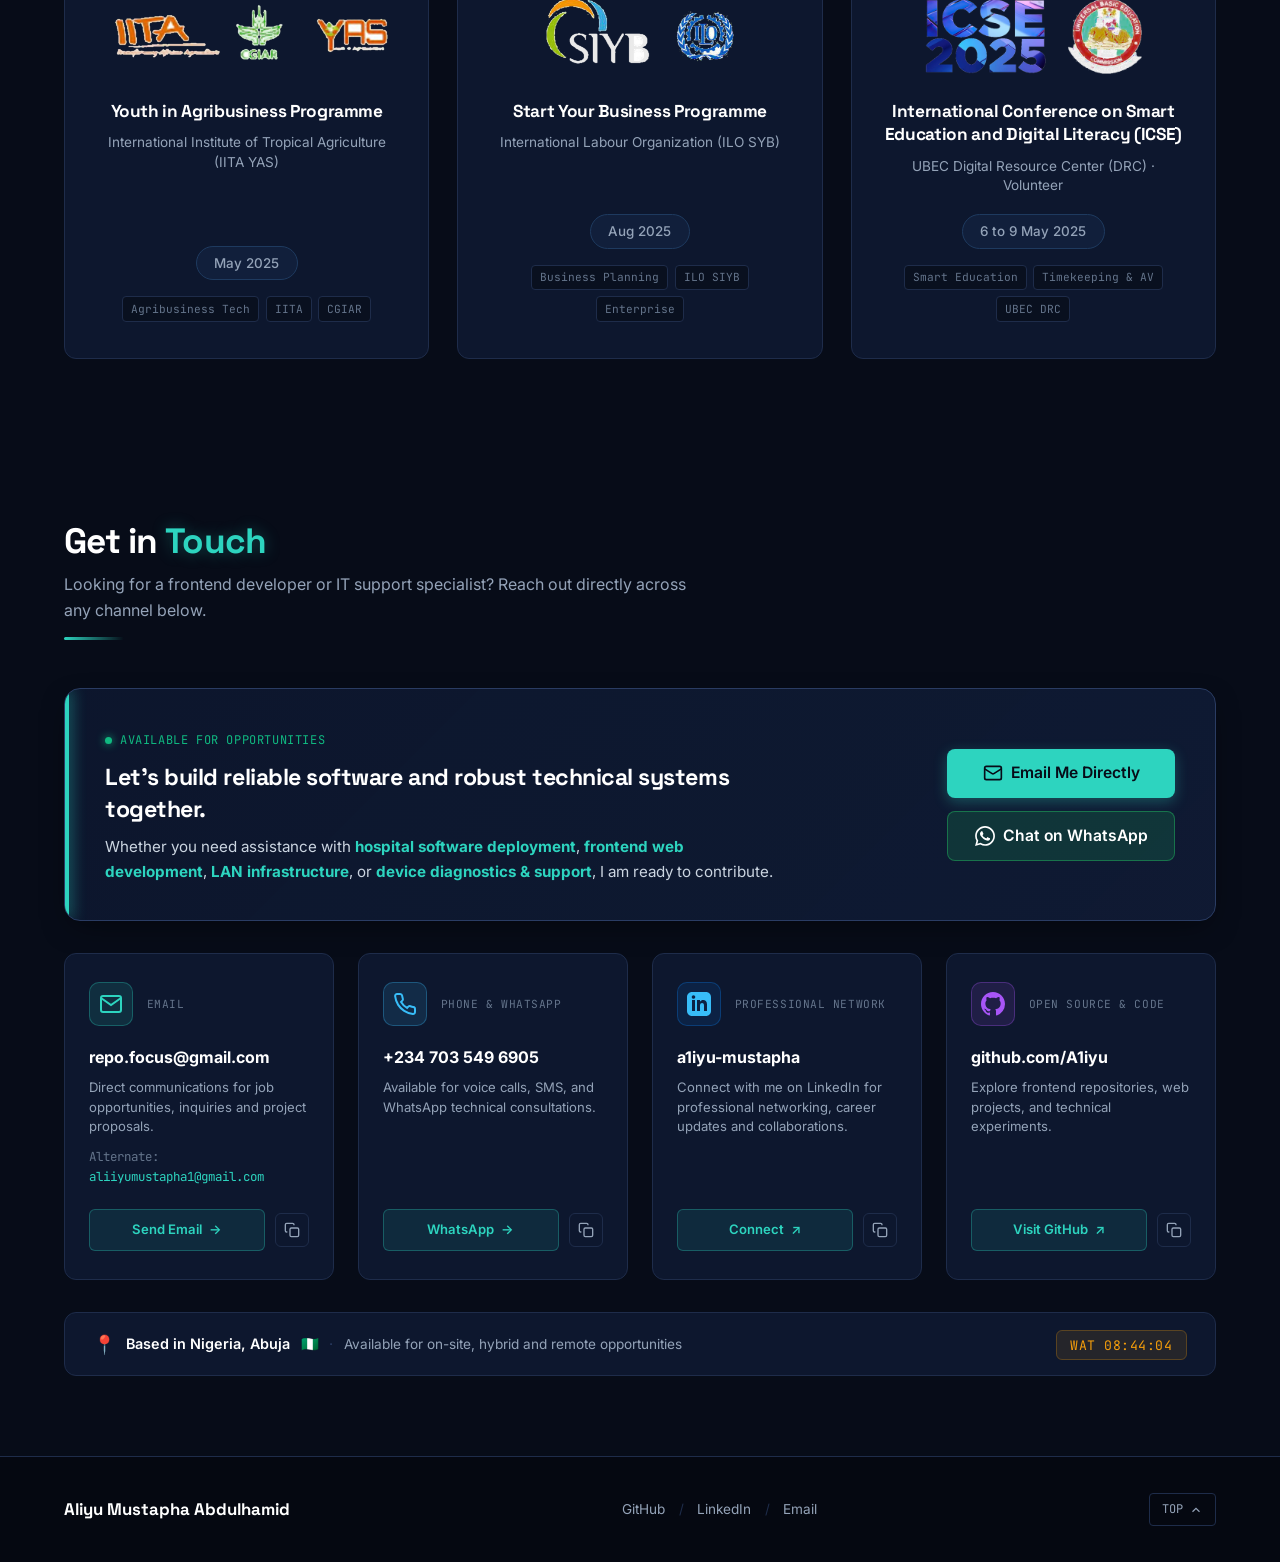
==== commit e20e768d: "still working on the about section" ====
--- a/index.html
+++ b/index.html
@@ -210,149 +210,107 @@
     <!-- ABOUT SECTION (EXPANDED TO FILL FULL WIDTH - CONTACT INFO REMOVED AS REQUESTED) -->
     <section class="section about-section" id="about">
       <div class="container">
-        <div class="section-header">
-          <h2 class="section-title">About <span class="text-cyan">Me</span></h2>
-          <div class="section-line"></div>
-        </div>
-
-        <!-- Story-style About: expandable chapters. Add photos in about-data.js -->
-        <div class="about-chips">
-          <div class="strip-item"><span class="strip-icon">🎓</span><span>Computer Science Undergraduate</span></div>
-          <div class="strip-item"><span class="strip-icon">🇳🇬</span><span>Federal Government 3MTT Graduate</span></div>
-          <div class="strip-item"><span class="strip-icon">🛡️</span><span>Cybersecurity via DTA &amp; Coursera</span></div>
-        </div>
-
-        <div class="about-story">
-          <details class="story-chapter" name="about-story" data-ch="1" open>
-            <summary>
-              <span class="chapter-num">01</span>
-              <span class="chapter-head">
-                <span class="chapter-title">Who I Am</span>
-                <span class="chapter-tag">Computer science student, builder, tinkerer</span>
-              </span>
-              <span class="chapter-chevron" aria-hidden="true"></span>
-            </summary>
-            <div class="chapter-body">
-              <div class="chapter-text">
+        <!-- About Me: click the bar to open a winding story path (notes + pictures). Photos: about-data.js -->
+        <div class="about-journey" id="about-journey">
+          <button class="journey-toggle" id="journey-toggle" aria-expanded="false" aria-controls="journey-panel">
+            <span class="jt-title">About <span class="text-cyan">Me</span></span>
+            <span class="chapter-chevron" aria-hidden="true"></span>
+            <span class="jt-hint">Click to open my story</span>
+          </button>
+          <div class="journey-panel" id="journey-panel" inert>
+            <div class="journey-inner">
+              <div class="journey-track" id="journey-track">
+                <svg class="journey-svg" id="journey-svg" aria-hidden="true"></svg>
+          <article class="stop" data-ch="1">
+            <span class="stop-node">01</span>
+            <div class="stop-note">
+              <h3 class="stop-title">Who I Am</h3>
+              <p class="stop-tag">Computer science student, builder, tinkerer</p>
+              <div class="stop-text">
                   <p>I'm a Computer Science undergraduate at NOUN and a <strong>cybersecurity enthusiast</strong> based in Abuja, Nigeria. I build responsive frontend web apps with <strong>JavaScript, HTML5/CSS3 and Git/GitHub</strong>.</p>
                   <p>What ties everything together is hands-on problem solving. Whether it's a bug in code, a fault on a phone or a cable that won't connect, I like finding out why and fixing it.</p>
               </div>
-              <div class="chapter-photos"></div>
-            </div>
-          </details>
-          <details class="story-chapter" name="about-story" data-ch="2">
-            <summary>
-              <span class="chapter-num">02</span>
-              <span class="chapter-head">
-                <span class="chapter-title">Where It Started</span>
-                <span class="chapter-tag">Fixing things, one device at a time</span>
-              </span>
-              <span class="chapter-chevron" aria-hidden="true"></span>
-            </summary>
-            <div class="chapter-body">
-              <div class="chapter-text">
+            </div>
+            <div class="stop-photo"></div>
+          </article>
+          <article class="stop" data-ch="2">
+            <span class="stop-node">02</span>
+            <div class="stop-note">
+              <h3 class="stop-title">Where It Started</h3>
+              <p class="stop-tag">Fixing things, one device at a time</p>
+              <div class="stop-text">
                   <p>My first steps in tech were practical. Since January 2021 I've worked part-time in <strong>IT support</strong> at a local cyber café, troubleshooting hardware and software faults on 50+ computers and mobile devices, setting up small office networks and installing Windows and Linux.</p>
                   <p>Around the same time I began practising <strong>GSM device diagnostics and repair</strong>, learning to read faults at component level.</p>
               </div>
-              <div class="chapter-photos"></div>
-            </div>
-          </details>
-          <details class="story-chapter" name="about-story" data-ch="3">
-            <summary>
-              <span class="chapter-num">03</span>
-              <span class="chapter-head">
-                <span class="chapter-title">Taking It Freelance</span>
-                <span class="chapter-tag">From the café to my own clients</span>
-              </span>
-              <span class="chapter-chevron" aria-hidden="true"></span>
-            </summary>
-            <div class="chapter-body">
-              <div class="chapter-text">
+            </div>
+            <div class="stop-photo"></div>
+          </article>
+          <article class="stop" data-ch="3">
+            <span class="stop-node">03</span>
+            <div class="stop-note">
+              <h3 class="stop-title">Taking It Freelance</h3>
+              <p class="stop-tag">From the café to my own clients</p>
+              <div class="stop-text">
                   <p>In 2023 I started working for myself as a <strong>freelance tech assistant</strong>: smartphone setups, WhatsApp data migration and hardware faults like dead microphones and connectivity drops, for more than 50 clients.</p>
                   <p>Fast turnaround and clear explanations built a base of repeat clients, and showed me how much good support depends on communication.</p>
               </div>
-              <div class="chapter-photos"></div>
-            </div>
-          </details>
-          <details class="story-chapter" name="about-story" data-ch="4">
-            <summary>
-              <span class="chapter-num">04</span>
-              <span class="chapter-head">
-                <span class="chapter-title">Learning to Build</span>
-                <span class="chapter-tag">From fixing software to writing it</span>
-              </span>
-              <span class="chapter-chevron" aria-hidden="true"></span>
-            </summary>
-            <div class="chapter-body">
-              <div class="chapter-text">
+            </div>
+            <div class="stop-photo"></div>
+          </article>
+          <article class="stop" data-ch="4">
+            <span class="stop-node">04</span>
+            <div class="stop-note">
+              <h3 class="stop-title">Learning to Build</h3>
+              <p class="stop-tag">From fixing software to writing it</p>
+              <div class="stop-text">
                   <p>Alongside support work I taught myself to build for the web, and in September 2026 I completed Nigeria's <strong>3MTT Software Development programme</strong>.</p>
                   <p>On Soft-6, an AI-powered interview prep platform, I built the authentication UI, sidebar navigation, profile settings and a Chart.js performance dashboard. I also built my own sales and expense ledger app.</p>
               </div>
-              <div class="chapter-photos"></div>
-            </div>
-          </details>
-          <details class="story-chapter" name="about-story" data-ch="5">
-            <summary>
-              <span class="chapter-num">05</span>
-              <span class="chapter-head">
-                <span class="chapter-title">Into the Field</span>
-                <span class="chapter-tag">Hands-on training beyond the screen</span>
-              </span>
-              <span class="chapter-chevron" aria-hidden="true"></span>
-            </summary>
-            <div class="chapter-body">
-              <div class="chapter-text">
+            </div>
+            <div class="stop-photo"></div>
+          </article>
+          <article class="stop" data-ch="5">
+            <span class="stop-node">05</span>
+            <div class="stop-note">
+              <h3 class="stop-title">Into the Field</h3>
+              <p class="stop-tag">Hands-on training beyond the screen</p>
+              <div class="stop-text">
                   <p>Not all my learning happens at a keyboard. I'm training in <strong>electrical work and Solar PV installation</strong> under the FME TVET Initiative at JOBITECH, and I run a personal solar setup.</p>
                   <p>Through the IITA <strong>Youth in Agribusiness</strong> programme I trained in apiary (beekeeping) and yam seed production, and went on to register my own farming business, Broilnest Ventures.</p>
               </div>
-              <div class="chapter-photos"></div>
-            </div>
-          </details>
-          <details class="story-chapter" name="about-story" data-ch="6">
-            <summary>
-              <span class="chapter-num">06</span>
-              <span class="chapter-head">
-                <span class="chapter-title">Behind the Scenes</span>
-                <span class="chapter-tag">Keeping an international conference on time</span>
-              </span>
-              <span class="chapter-chevron" aria-hidden="true"></span>
-            </summary>
-            <div class="chapter-body">
-              <div class="chapter-text">
+            </div>
+            <div class="stop-photo"></div>
+          </article>
+          <article class="stop" data-ch="6">
+            <span class="stop-node">06</span>
+            <div class="stop-note">
+              <h3 class="stop-title">Behind the Scenes</h3>
+              <p class="stop-tag">Keeping an international conference on time</p>
+              <div class="stop-text">
                   <p>In May 2025 I volunteered at the <strong>International Conference on Smart Education and Digital Literacy (ICSE)</strong> with the UBEC Digital Resource Center.</p>
                   <p>My job was timekeeping and presentation support: running the on-stage timer so speakers stayed within their slots and projecting slides so sessions ran smoothly. It gave me a front-row view of how a professional event runs.</p>
               </div>
-              <div class="chapter-photos"></div>
-            </div>
-          </details>
-          <details class="story-chapter" name="about-story" data-ch="7">
-            <summary>
-              <span class="chapter-num">07</span>
-              <span class="chapter-head">
-                <span class="chapter-title">In the Hospital</span>
-                <span class="chapter-tag">Helping a team adopt a new system</span>
-              </span>
-              <span class="chapter-chevron" aria-hidden="true"></span>
-            </summary>
-            <div class="chapter-body">
-              <div class="chapter-text">
+            </div>
+            <div class="stop-photo"></div>
+          </article>
+          <article class="stop" data-ch="7">
+            <span class="stop-node">07</span>
+            <div class="stop-note">
+              <h3 class="stop-title">In the Hospital</h3>
+              <p class="stop-tag">Helping a team adopt a new system</p>
+              <div class="stop-text">
                   <p>In 2026 I joined the rollout and support team for the <strong>KMC hospital app</strong>, helping staff set up and adopt the new system in their day-to-day workflows.</p>
                   <p>I logged, triaged and resolved user issues, escalated complex faults to the developers, and documented recurring problems and fixes to make onboarding faster.</p>
               </div>
-              <div class="chapter-photos"></div>
-            </div>
-          </details>
-          <details class="story-chapter" name="about-story" data-ch="8">
-            <summary>
-              <span class="chapter-num">08</span>
-              <span class="chapter-head">
-                <span class="chapter-title">Me Outside Work</span>
-                <span class="chapter-tag">Hobbies and likes</span>
-              </span>
-              <span class="chapter-chevron" aria-hidden="true"></span>
-            </summary>
-            <div class="chapter-body">
-              <div class="chapter-text">
+            </div>
+            <div class="stop-photo"></div>
+          </article>
+          <article class="stop" data-ch="8">
+            <span class="stop-node">08</span>
+            <div class="stop-note">
+              <h3 class="stop-title">Me Outside Work</h3>
+              <p class="stop-tag">Hobbies and likes</p>
+              <div class="stop-text">
                   <p>When I'm not working or studying, you'll usually find me gaming, watching anime or catching a movie.</p>
                   <p>Games like <strong>Halo</strong> and <strong>Call of Duty</strong> are favourites, and I enjoy <strong>anime</strong> and <strong>movies</strong> as a way to switch off.</p>
                 <div class="chapter-pills">
@@ -362,26 +320,30 @@
                   <span class="pill">🎬 Movies</span>
                 </div>
               </div>
-              <div class="chapter-photos"></div>
-            </div>
-          </details>
-          <details class="story-chapter" name="about-story" data-ch="9">
-            <summary>
-              <span class="chapter-num">09</span>
-              <span class="chapter-head">
-                <span class="chapter-title">Where I'm Headed</span>
-                <span class="chapter-tag">Deepening security, open to what's next</span>
-              </span>
-              <span class="chapter-chevron" aria-hidden="true"></span>
-            </summary>
-            <div class="chapter-body">
-              <div class="chapter-text">
+            </div>
+            <div class="stop-photo"></div>
+          </article>
+          <article class="stop" data-ch="9">
+            <span class="stop-node">09</span>
+            <div class="stop-note">
+              <h3 class="stop-title">Where I'm Headed</h3>
+              <p class="stop-tag">Deepening security, open to what's next</p>
+              <div class="stop-text">
                   <p>I'm now deepening my <strong>cybersecurity</strong> skills through the Digital Training Academy (DTA) and Coursera, focusing on defensive security, system hardening and secure computing.</p>
                   <p>I'm open to frontend, IT support and hybrid roles, and to anything that lets me keep building, fixing and learning.</p>
               </div>
-              <div class="chapter-photos"></div>
-            </div>
-          </details>
+            </div>
+            <div class="stop-photo"></div>
+          </article>
+              </div>
+            </div>
+          </div>
+        </div>
+
+        <div class="about-chips">
+          <div class="strip-item"><span class="strip-icon">🎓</span><span>Computer Science Undergraduate</span></div>
+          <div class="strip-item"><span class="strip-icon">🇳🇬</span><span>Federal Government 3MTT Graduate</span></div>
+          <div class="strip-item"><span class="strip-icon">🛡️</span><span>Cybersecurity via DTA &amp; Coursera</span></div>
         </div>
 
         <!-- 4 Wide Core Technical Pillars Spanning the Full Width -->
--- a/style.css
+++ b/style.css
@@ -2492,3 +2492,123 @@
   color: var(--text-main);
   font-size: 0.88rem;
 }
+
+/* ==========================================================================
+   ABOUT ME: CLICK-TO-OPEN WINDING STORY PATH
+   ========================================================================== */
+.about-journey { margin-bottom: 1.5rem; }
+
+.journey-toggle {
+  width: 100%;
+  position: relative;
+  display: flex;
+  align-items: center;
+  justify-content: center;
+  gap: 0.9rem;
+  padding: 1.15rem 1.5rem;
+  background: var(--bg-card);
+  border: 1px solid var(--border-subtle);
+  border-radius: 14px;
+  cursor: pointer;
+  color: #fff;
+  font: inherit;
+  transition: border-color var(--transition-normal), background var(--transition-normal);
+}
+.journey-toggle:hover { border-color: rgba(45, 212, 191, 0.45); background: rgba(45, 212, 191, 0.04); }
+.journey-toggle:focus-visible { outline: 2px solid var(--accent-teal); outline-offset: 3px; }
+.jt-title { font-family: var(--font-heading); font-size: clamp(1.5rem, 3vw, 2rem); font-weight: 700; letter-spacing: -0.01em; }
+.jt-hint { position: absolute; right: 1.5rem; font-family: var(--font-mono); font-size: 0.75rem; color: var(--text-dim); }
+.journey-toggle .chapter-chevron { margin: -4px 0 0; width: 11px; height: 11px; }
+.about-journey.open .journey-toggle { border-color: rgba(45, 212, 191, 0.45); }
+.about-journey.open .journey-toggle .chapter-chevron { transform: rotate(-135deg); margin-top: 4px; }
+
+.journey-panel { display: grid; grid-template-rows: 0fr; transition: grid-template-rows 0.55s ease; }
+.about-journey.open .journey-panel { grid-template-rows: 1fr; }
+.journey-inner { overflow: hidden; min-height: 0; }
+.journey-track { position: relative; padding: 2.5rem 0 1rem; }
+.journey-svg { position: absolute; top: 0; left: 0; pointer-events: none; z-index: 0; }
+
+.stop {
+  position: relative;
+  display: grid;
+  grid-template-columns: minmax(0, 1fr) 110px minmax(0, 1fr);
+  align-items: center;
+  margin-bottom: 3.25rem;
+  opacity: 0;
+  transform: translateY(14px);
+  transition: opacity 0.5s ease, transform 0.5s ease;
+}
+.about-journey.open .stop { opacity: 1; transform: none; }
+.about-journey.open .stop:nth-of-type(2) { transition-delay: 0.08s; }
+.about-journey.open .stop:nth-of-type(3) { transition-delay: 0.16s; }
+.about-journey.open .stop:nth-of-type(4) { transition-delay: 0.24s; }
+.about-journey.open .stop:nth-of-type(n+5) { transition-delay: 0.3s; }
+
+.stop-note { grid-column: 1; grid-row: 1; }
+.stop-photo { grid-column: 3; grid-row: 1; }
+.stop:nth-of-type(even) .stop-note { grid-column: 3; }
+.stop:nth-of-type(even) .stop-photo { grid-column: 1; }
+
+.stop-node {
+  position: absolute;
+  left: 50%;
+  top: 2.1rem;
+  transform: translate(calc(-50% + var(--node-dx, 0px)), -50%);
+  z-index: 2;
+  width: 38px; height: 38px;
+  border-radius: 50%;
+  display: flex; align-items: center; justify-content: center;
+  background: var(--bg-main, #070c18);
+  border: 2px solid var(--accent-teal);
+  color: var(--accent-teal);
+  font-family: var(--font-mono);
+  font-size: 0.78rem;
+  font-weight: 700;
+  box-shadow: 0 0 0 5px rgba(45, 212, 191, 0.12);
+}
+
+.stop-note {
+  background: var(--bg-card);
+  border: 1px solid var(--border-subtle);
+  border-radius: 14px;
+  padding: 1.4rem 1.6rem;
+  position: relative;
+  z-index: 1;
+}
+.stop-title { font-family: var(--font-heading); font-size: 1.25rem; color: #fff; margin-bottom: 0.2rem; }
+.stop-tag { font-style: italic; color: var(--text-dim); font-size: 0.9rem; margin-bottom: 0.9rem; }
+.stop-text p { color: var(--text-muted); line-height: 1.8; font-size: 1rem; margin-bottom: 0.85rem; }
+.stop-text p:last-child { margin-bottom: 0; }
+.stop-text strong { color: #fff; font-weight: 600; }
+.stop-text .chapter-pills { margin-top: 1rem; }
+
+.stop-photo { z-index: 1; display: flex; flex-direction: column; gap: 1rem; }
+.stop-photo img {
+  width: 100%; height: auto; max-height: 360px; object-fit: cover; object-position: center 20%;
+  border-radius: 14px; border: 1px solid var(--border-subtle);
+  box-shadow: 0 18px 40px -22px rgba(0, 0, 0, 0.8);
+}
+.photo-ph {
+  aspect-ratio: 4 / 3;
+  border: 1.5px dashed rgba(148, 163, 184, 0.35);
+  border-radius: 14px;
+  background: rgba(255, 255, 255, 0.015);
+  display: flex; flex-direction: column; align-items: center; justify-content: center; gap: 0.4rem;
+  color: var(--text-dim);
+}
+.photo-ph span { font-size: 1.6rem; opacity: 0.6; }
+.photo-ph small { font-family: var(--font-mono); font-size: 0.75rem; }
+.stop.no-photo { grid-template-columns: minmax(0, 1fr); }
+.stop.no-photo .stop-note, .stop.no-photo:nth-of-type(even) .stop-note { grid-column: 1; max-width: 640px; margin: 0 auto; }
+.stop.no-photo .stop-photo { display: none; }
+
+@media (max-width: 800px) {
+  .jt-hint { display: none; }
+  .journey-track { padding-left: 3rem; }
+  .journey-track::before { content: ""; position: absolute; left: 17px; top: 0; bottom: 0; border-left: 3px dotted rgba(45, 212, 191, 0.5); }
+  .stop { grid-template-columns: 1fr; gap: 1rem; margin-bottom: 2.25rem; }
+  .stop-note, .stop:nth-of-type(even) .stop-note { grid-column: 1; grid-row: 1; }
+  .stop-photo, .stop:nth-of-type(even) .stop-photo { grid-column: 1; grid-row: 2; }
+  .stop-node { left: -3rem; top: 1.6rem; transform: translate(0, -50%); }
+}
+@media (prefers-reduced-motion: reduce) { .journey-panel, .stop { transition: none; } }
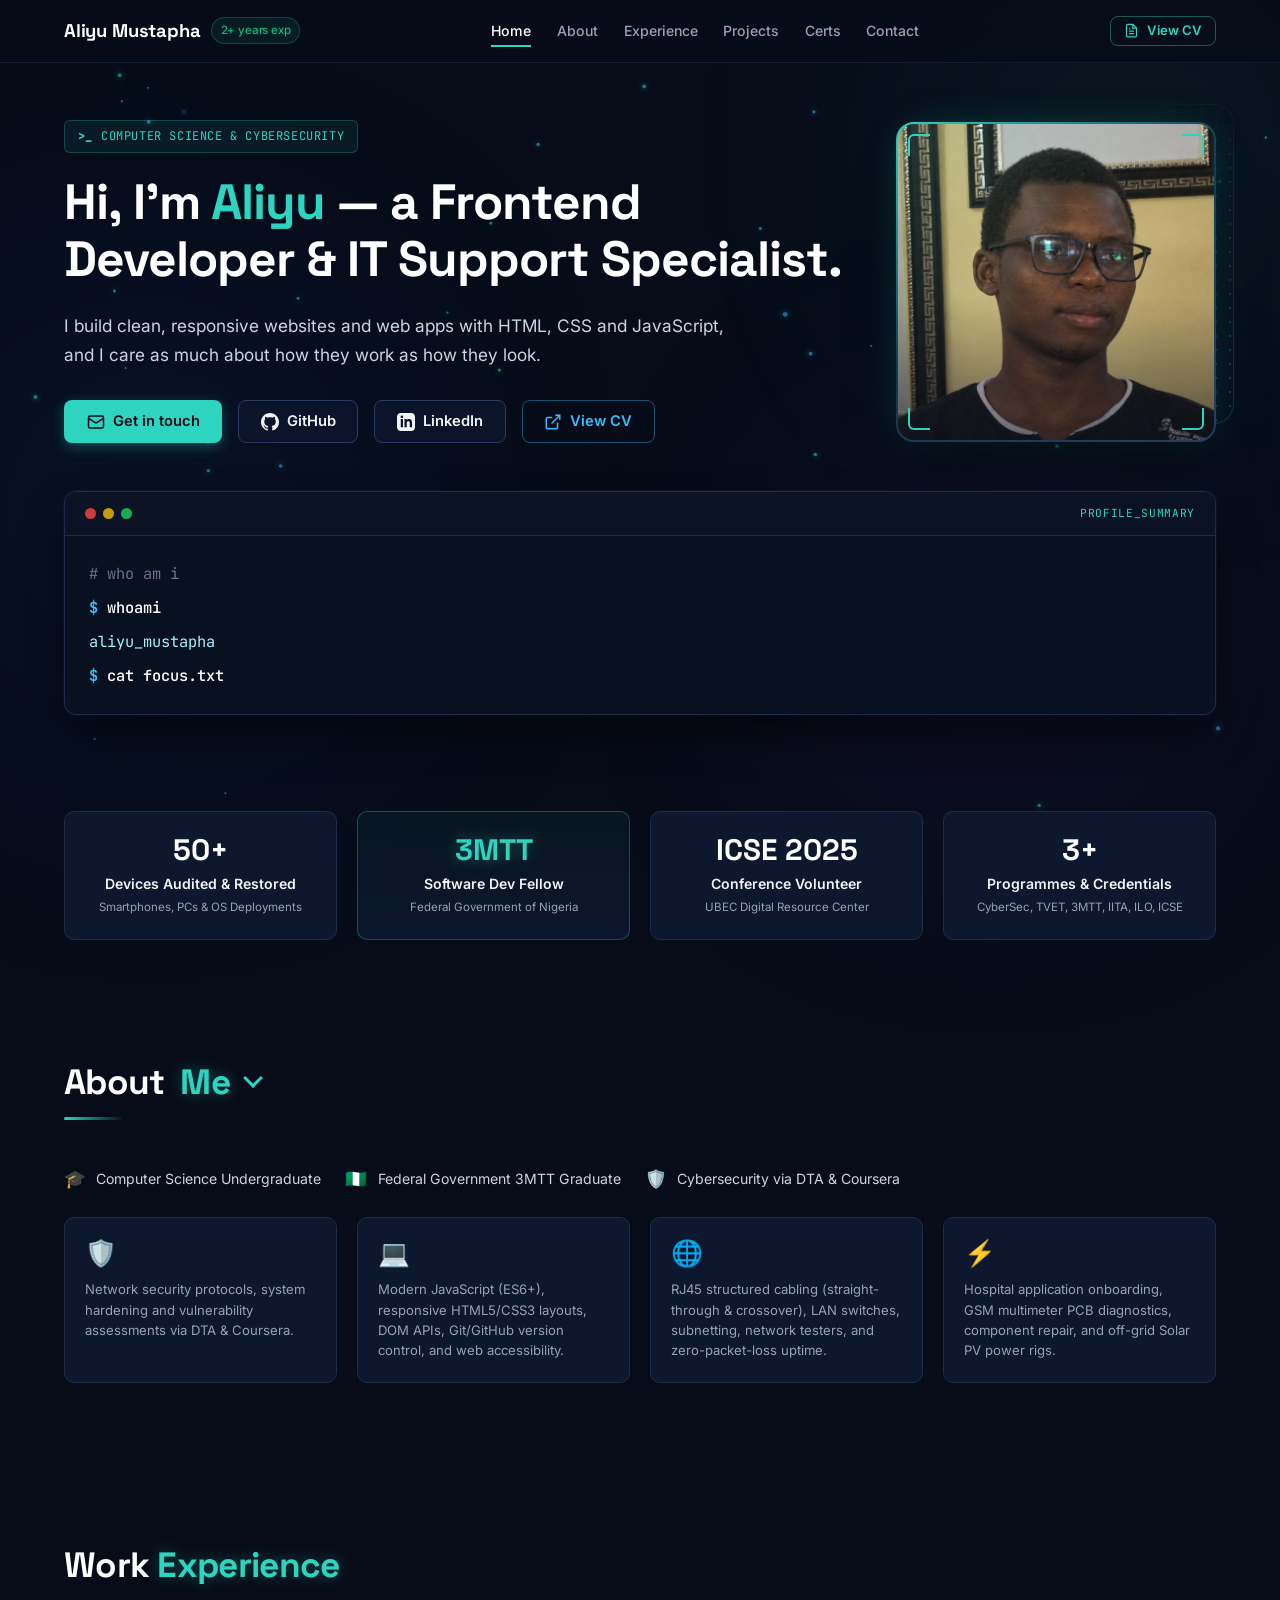
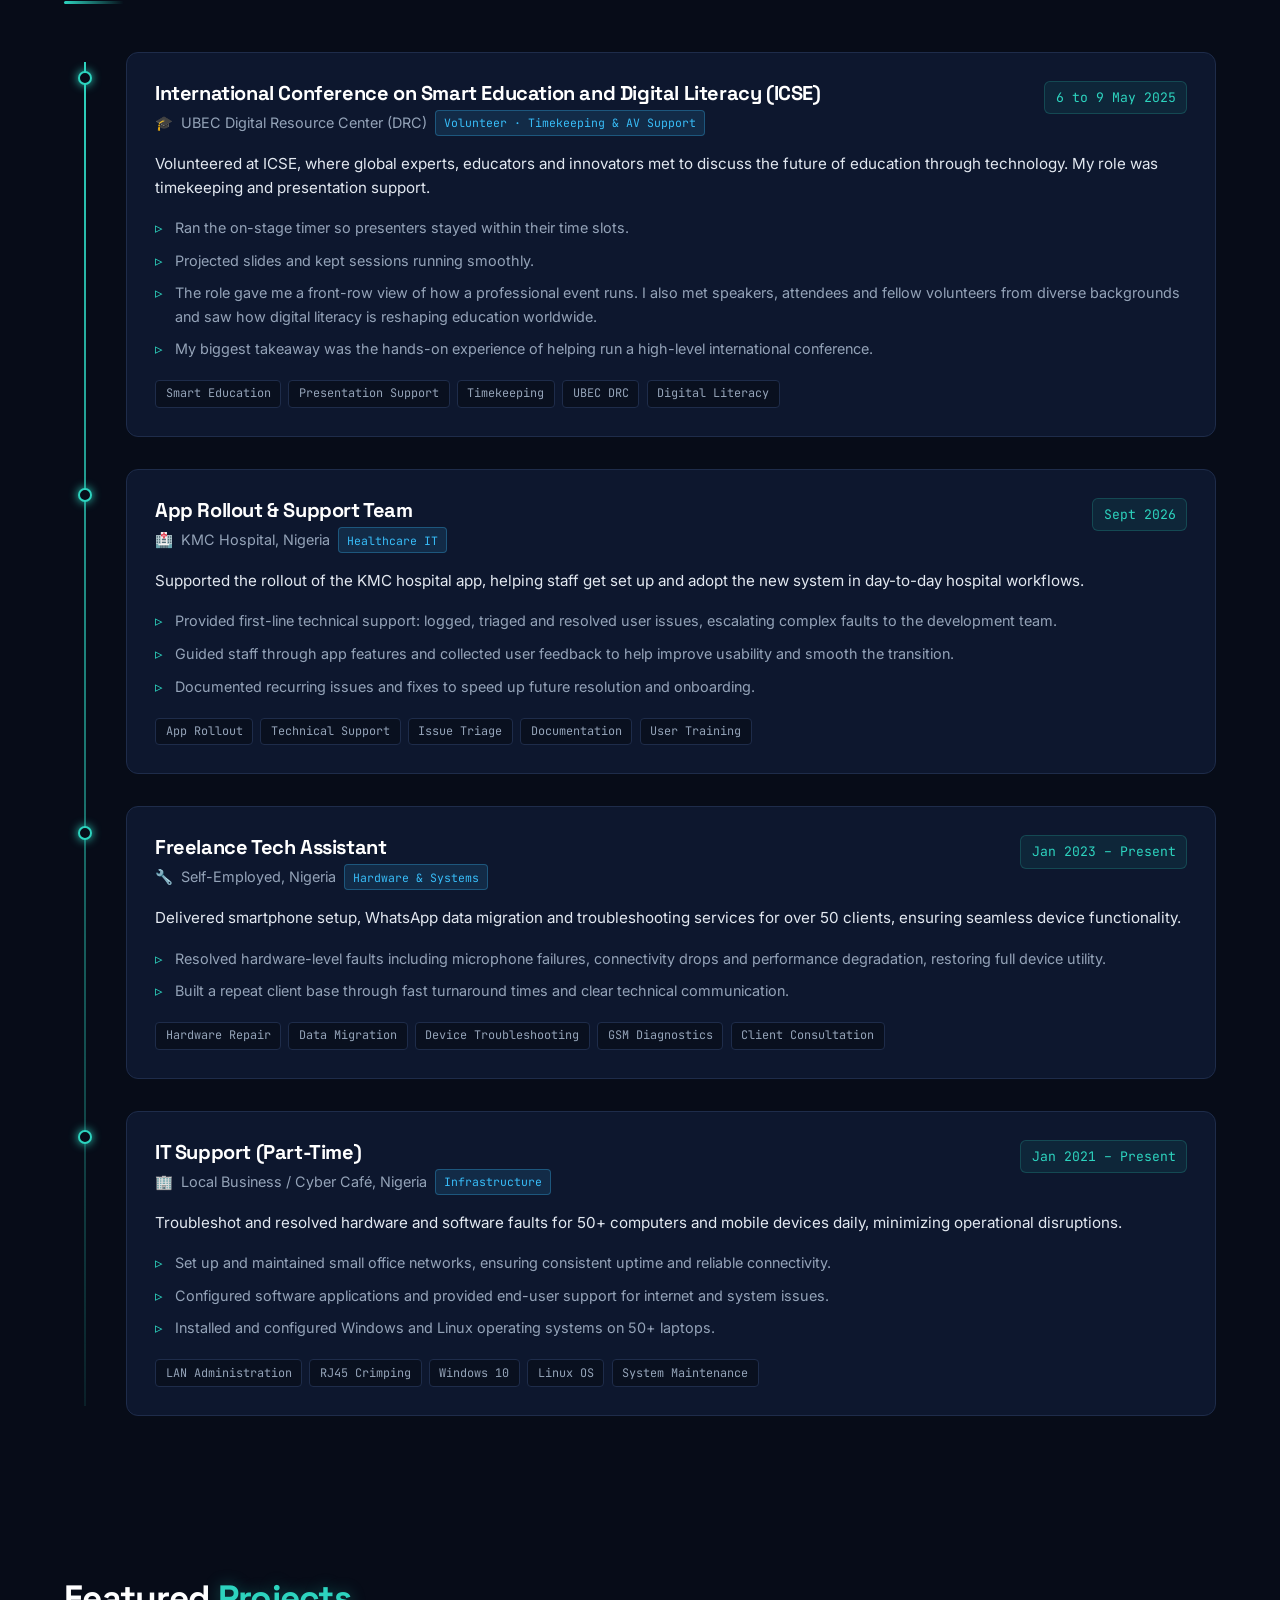
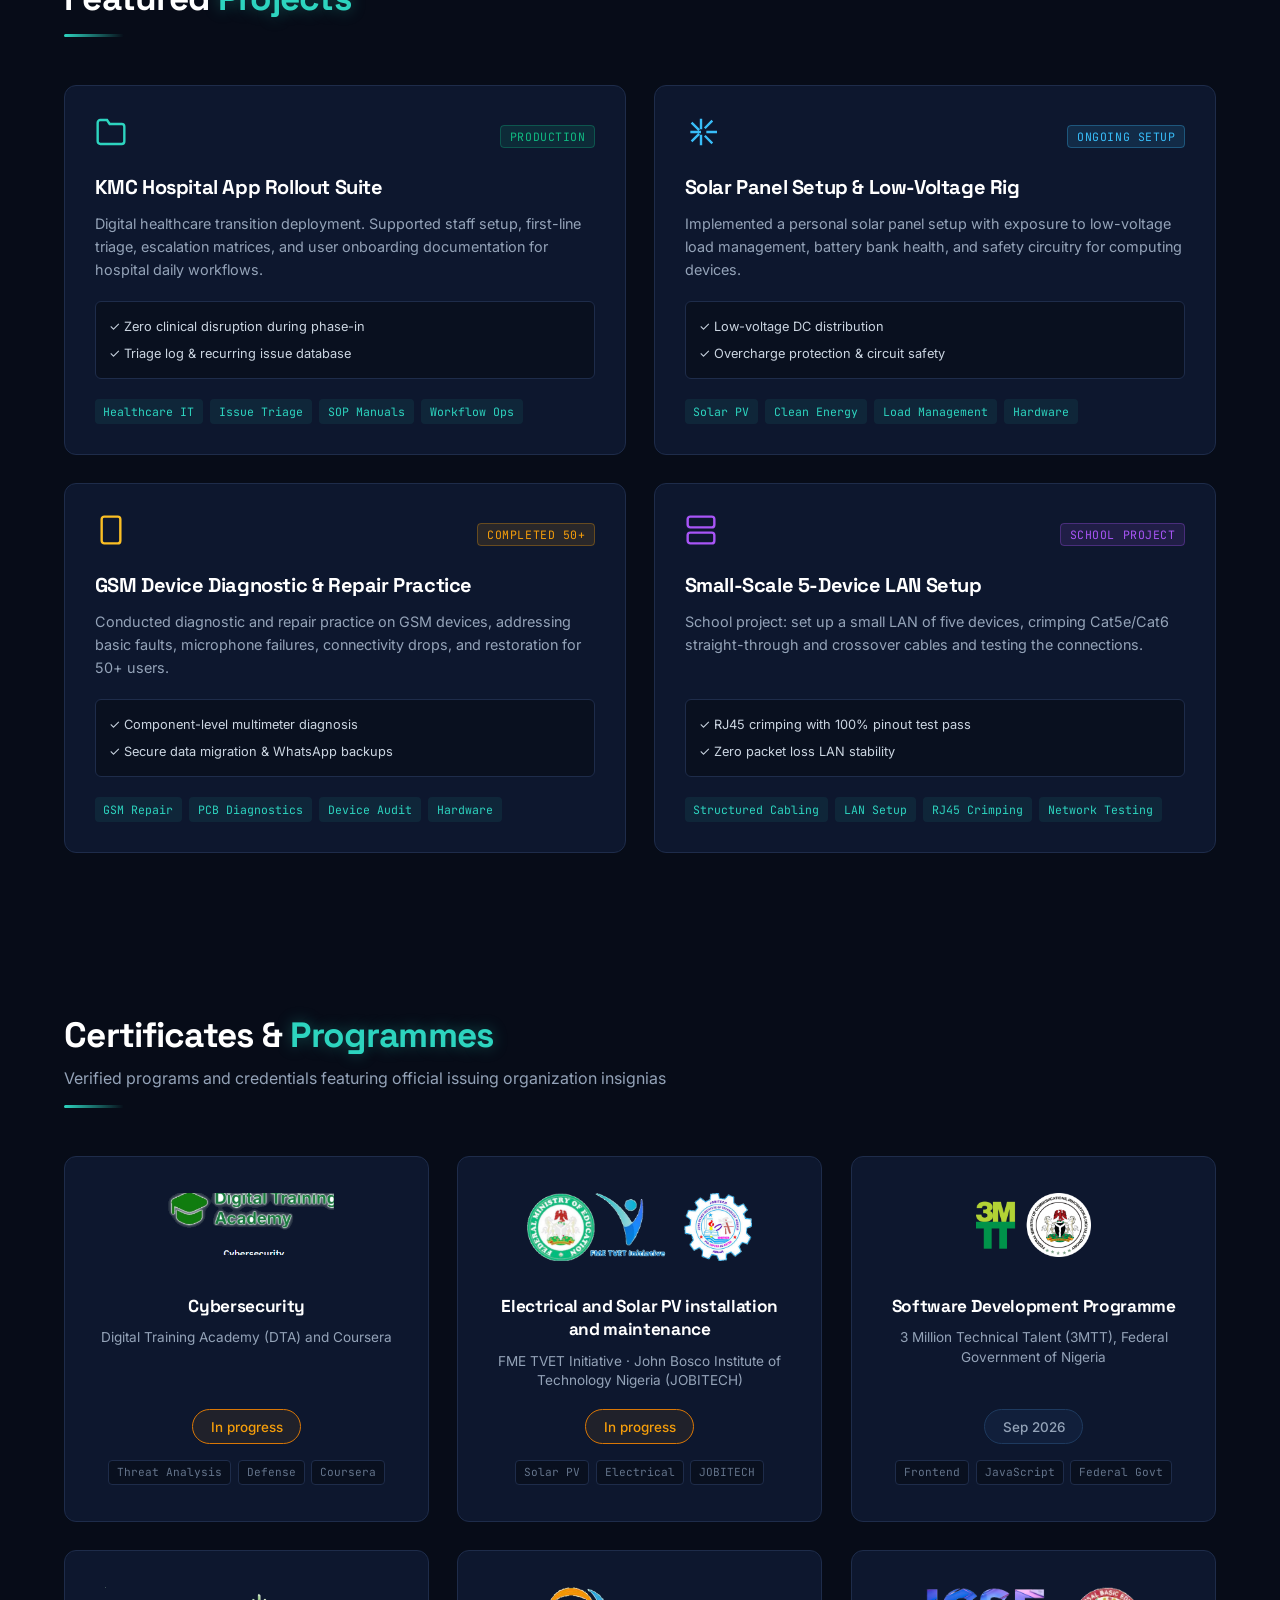
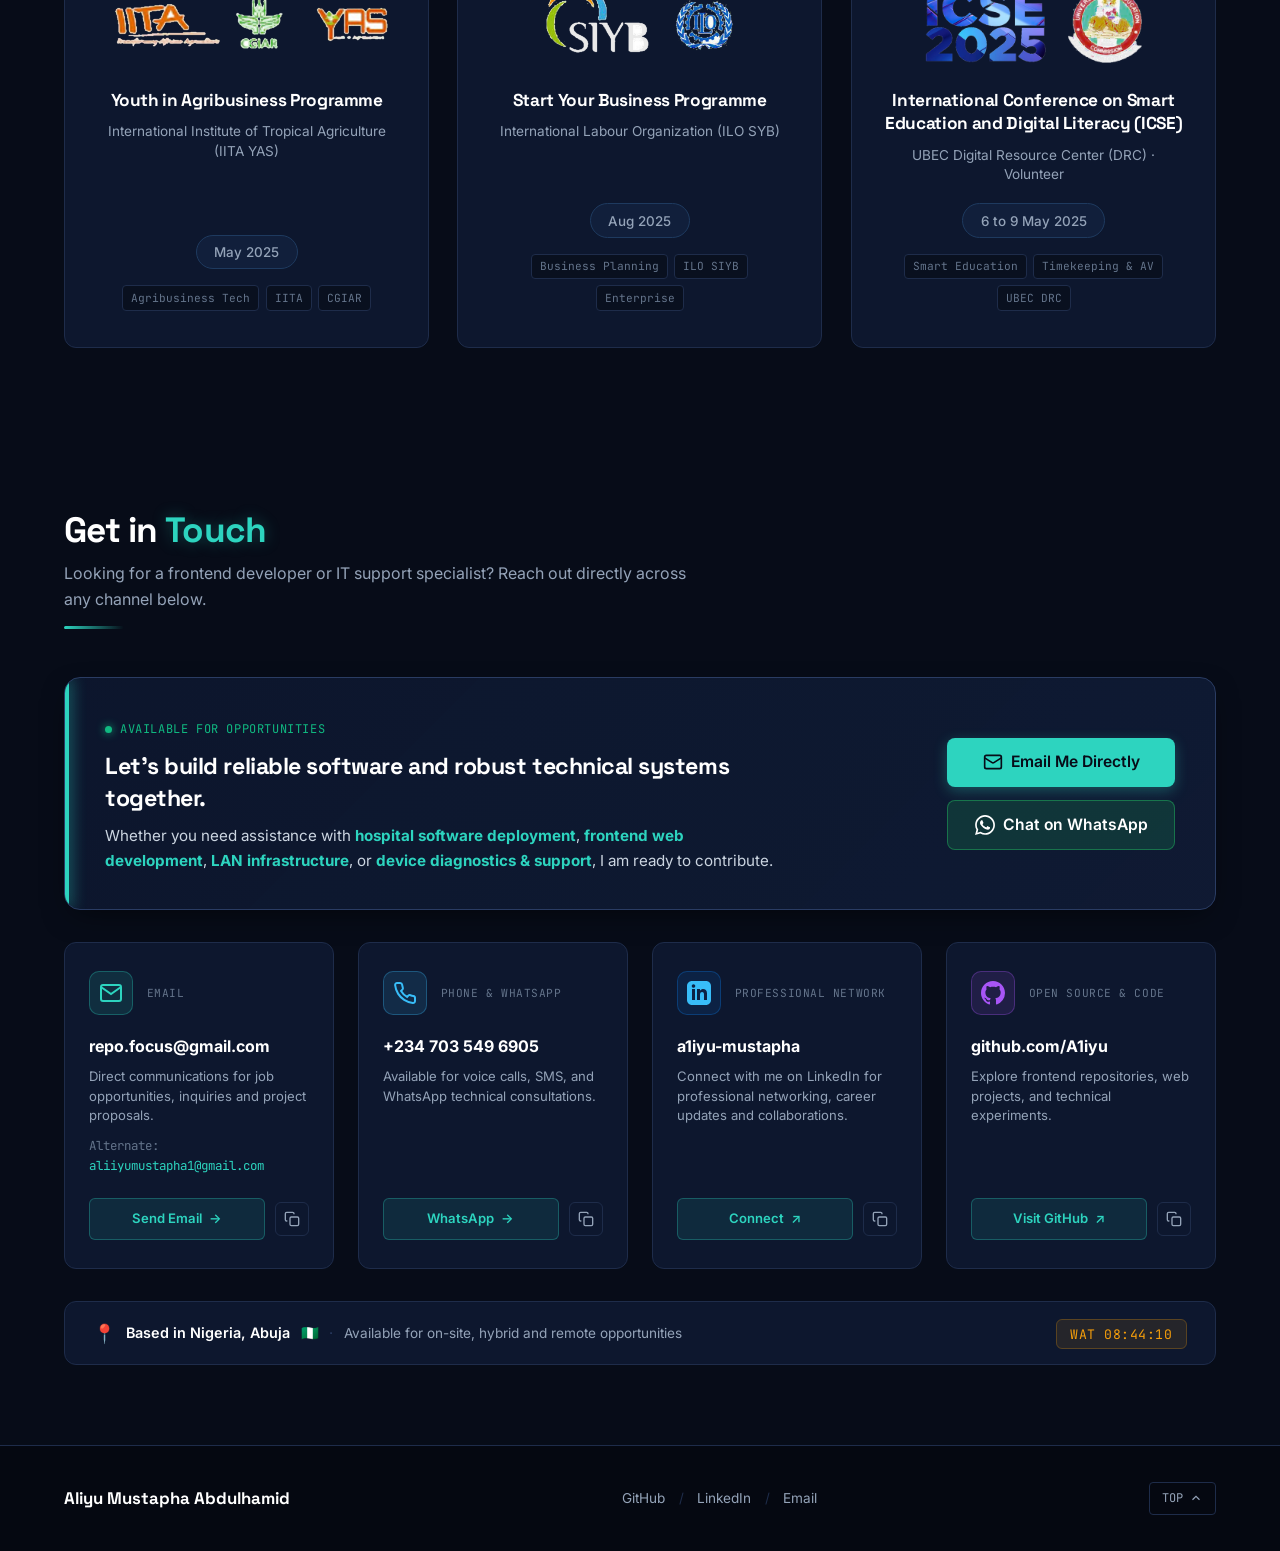
==== commit ead9dc64: "about page almost complete" ====
--- a/index.html
+++ b/index.html
@@ -212,125 +212,101 @@
       <div class="container">
         <!-- About Me: click the bar to open a winding story path (notes + pictures). Photos: about-data.js -->
         <div class="about-journey" id="about-journey">
-          <button class="journey-toggle" id="journey-toggle" aria-expanded="false" aria-controls="journey-panel">
-            <span class="jt-title">About <span class="text-cyan">Me</span></span>
-            <span class="chapter-chevron" aria-hidden="true"></span>
-            <span class="jt-hint">Click to open my story</span>
-          </button>
+          <div class="section-header journey-header">
+            <h2 class="section-title">
+              <button class="journey-toggle" id="journey-toggle" aria-expanded="false" aria-controls="journey-panel">About <span class="text-cyan">Me</span><span class="chapter-chevron" aria-hidden="true"></span></button>
+            </h2>
+            <div class="section-line"></div>
+          </div>
           <div class="journey-panel" id="journey-panel" inert>
             <div class="journey-inner">
               <div class="journey-track" id="journey-track">
-                <svg class="journey-svg" id="journey-svg" aria-hidden="true"></svg>
           <article class="stop" data-ch="1">
-            <span class="stop-node">01</span>
+            <span class="stop-node" aria-hidden="true"></span>
             <div class="stop-note">
-              <h3 class="stop-title">Who I Am</h3>
-              <p class="stop-tag">Computer science student, builder, tinkerer</p>
+              <h3 class="stop-title">Where Curiosity Met Creativity</h3>
               <div class="stop-text">
-                  <p>I'm a Computer Science undergraduate at NOUN and a <strong>cybersecurity enthusiast</strong> based in Abuja, Nigeria. I build responsive frontend web apps with <strong>JavaScript, HTML5/CSS3 and Git/GitHub</strong>.</p>
-                  <p>What ties everything together is hands-on problem solving. Whether it's a bug in code, a fault on a phone or a cable that won't connect, I like finding out why and fixing it.</p>
+                <p>Growing up, I was fascinated by cartoons, especially Dexter’s Laboratory. Watching Dexter build all sorts of inventions sparked something in me. I wanted to create things of my own, even before I fully understood how they worked.</p>
+                <p>I started dismantling broken toys, scavenging for useful parts like motors, switches, and lights, and using them to build my own little creations. Not everything worked as planned, but I enjoyed experimenting, figuring things out, and discovering what I could make from what I had.</p>
+                <p>I also grew up in a home where computers and technology were part of the environment. You could say we were a family of computer geeks. Growing up in that environment made computers and technology a familiar part of my world, giving my curiosity even more room to grow.</p>
+                <p>While technology was a shared interest in our family, I gradually found my own way of expressing it. At home, I became the unofficial handyman, the person ready to investigate almost anything that needed fixing. From electronics to broken door handles, blocked sinks, and faulty taps, I was always willing to give it a try. Somehow, no matter what was broken, I was usually the one expected to look into it!</p>
+                <p>Looking back, these were just ordinary parts of growing up, but they give a glimpse of where some of my interests began. I didn’t have a clear career path in mind back then. I was simply curious about how things worked, interested in trying things for myself, and figuring things out as I went along.</p>
               </div>
             </div>
             <div class="stop-photo"></div>
           </article>
           <article class="stop" data-ch="2">
-            <span class="stop-node">02</span>
+            <span class="stop-node" aria-hidden="true"></span>
             <div class="stop-note">
-              <h3 class="stop-title">Where It Started</h3>
-              <p class="stop-tag">Fixing things, one device at a time</p>
+              <h3 class="stop-title">When the Plan Changed</h3>
               <div class="stop-text">
-                  <p>My first steps in tech were practical. Since January 2021 I've worked part-time in <strong>IT support</strong> at a local cyber café, troubleshooting hardware and software faults on 50+ computers and mobile devices, setting up small office networks and installing Windows and Linux.</p>
-                  <p>Around the same time I began practising <strong>GSM device diagnostics and repair</strong>, learning to read faults at component level.</p>
+                <p>My first step into university life was at Abubakar Tafawa Balewa University (ATBU), Bauchi, where I went to study Electrical Engineering.</p>
+                <p>Circumstances made attending in person difficult, and I sometimes struggled to keep up with lectures.</p>
+                <p>Eventually, I had to take a step back and consider my options. I began exploring other ways to continue my education, and that search led me to the National Open University of Nigeria (NOUN).</p>
+                <p>It wasn’t the route I had originally planned, but it offered another way forward. Looking back, that experience taught me that sometimes moving forward means being willing to reconsider your plans and find a path that better fits your circumstances.</p>
+                <p>My journey took a different direction, but my interest in technology remained. I continued my education through Computer Science, opening the door to explore areas that had interested me for years while discovering new ones along the way.</p>
               </div>
             </div>
             <div class="stop-photo"></div>
           </article>
           <article class="stop" data-ch="3">
-            <span class="stop-node">03</span>
+            <span class="stop-node" aria-hidden="true"></span>
             <div class="stop-note">
-              <h3 class="stop-title">Taking It Freelance</h3>
-              <p class="stop-tag">From the café to my own clients</p>
+              <h3 class="stop-title">A Different Route, New Possibilities</h3>
               <div class="stop-text">
-                  <p>In 2023 I started working for myself as a <strong>freelance tech assistant</strong>: smartphone setups, WhatsApp data migration and hardware faults like dead microphones and connectivity drops, for more than 50 clients.</p>
-                  <p>Fast turnaround and clear explanations built a base of repeat clients, and showed me how much good support depends on communication.</p>
+                <p>Joining the National Open University of Nigeria changed more than where I studied. The flexibility it offered gave me room to explore other opportunities alongside my degree, including the 3MTT programme and TVET training in Electrical and Solar Installation.</p>
+                <p>Sometimes, I look back and wonder if things happened the way they were meant to. I had initially set out to study Electrical Engineering at ATBU, but circumstances led me down a different path. Yet, somehow, I found myself learning about electrical systems again, this time through hands-on training.</p>
+                <p>Through TVET, I’m getting the opportunity to work with electrical installations and solar systems, connecting what I learn with practical experience. For me, there’s something valuable about being able to handle the tools, work with actual components, and see how things come together beyond what can be learned from theory alone.</p>
+                <p>In a way, it feels like a part of my original plan found its way back into my life, just through a different door.</p>
+                <p>At the same time, 3MTT opened another avenue for me to explore software development and build my skills in technology. Rather than following just one path, I’ve been able to learn across different fields, discover new interests, and find ways to connect them.</p>
+                <p>I don’t know if I would have had these same experiences if everything had gone according to my original plan. But I’m learning that a change of direction doesn’t always mean losing sight of where you wanted to go. Sometimes, it leads you to opportunities you might never have considered otherwise.</p>
               </div>
             </div>
             <div class="stop-photo"></div>
           </article>
           <article class="stop" data-ch="4">
-            <span class="stop-node">04</span>
+            <span class="stop-node" aria-hidden="true"></span>
             <div class="stop-note">
-              <h3 class="stop-title">Learning to Build</h3>
-              <p class="stop-tag">From fixing software to writing it</p>
+              <h3 class="stop-title">Finding My Way into Software Development</h3>
               <div class="stop-text">
-                  <p>Alongside support work I taught myself to build for the web, and in September 2026 I completed Nigeria's <strong>3MTT Software Development programme</strong>.</p>
-                  <p>On Soft-6, an AI-powered interview prep platform, I built the authentication UI, sidebar navigation, profile settings and a Chart.js performance dashboard. I also built my own sales and expense ledger app.</p>
+                <p>Before I joined 3MTT, I had already started exploring programming on my own. I tried learning Python through YouTube tutorials, hoping to build on my interest in computers and understand how software was made. However, self-learning didn’t quite work out the way I had hoped, and I struggled to make the progress I wanted.</p>
+                <p>Rather than letting that be the end of my attempt, I kept looking for another opportunity to learn. That’s how I discovered the 3MTT programme and applied for the Software Development track.</p>
+                <p>The programme introduced me to HTML, CSS, and JavaScript, giving me a starting point in web development. It was a new direction from my initial attempt with Python, and it gave me an opportunity to approach programming through building for the web.</p>
+                <p>Completing the programme and receiving my certificate was an important milestone for me. It represented more than just finishing a training programme; it was a step forward from my earlier attempts to learn programming independently.</p>
+                <p>My journey in software development is still ongoing, but 3MTT helped me move from watching tutorials and trying to figure things out alone towards learning through a more structured programme and putting those skills into practice.</p>
+                <p>It was one of the first steps in a journey that continues to grow as I explore new tools, work on projects, and discover what I can build with what I’ve learned.</p>
               </div>
             </div>
             <div class="stop-photo"></div>
           </article>
           <article class="stop" data-ch="5">
-            <span class="stop-node">05</span>
+            <span class="stop-node" aria-hidden="true"></span>
             <div class="stop-note">
-              <h3 class="stop-title">Into the Field</h3>
-              <p class="stop-tag">Hands-on training beyond the screen</p>
+              <h3 class="stop-title">From Building Software to Securing It</h3>
               <div class="stop-text">
-                  <p>Not all my learning happens at a keyboard. I'm training in <strong>electrical work and Solar PV installation</strong> under the FME TVET Initiative at JOBITECH, and I run a personal solar setup.</p>
-                  <p>Through the IITA <strong>Youth in Agribusiness</strong> programme I trained in apiary (beekeeping) and yam seed production, and went on to register my own farming business, Broilnest Ventures.</p>
+                <p>My journey into technology began taking shape through software development. Through 3MTT, I was introduced to web technologies like HTML, CSS, and JavaScript, and I began exploring how applications are built. But as my interest in technology grew, I became curious about another side of it: security.</p>
+                <p>Building software is one thing; understanding how to keep systems and the information they handle secure is another. That curiosity led me towards cybersecurity, a field I’m now exploring through the Digital Training Academy (DTA) programme and Coursera-based learning.</p>
+                <p>It’s a shift in focus, but not a complete departure from where I started. Software development introduced me to the process of building digital solutions, while cybersecurity is opening my eyes to the importance of protecting them.</p>
+                <p>I’m still learning and discovering which areas of cybersecurity interest me most. For now, this is another step in my journey, expanding my understanding of technology beyond creating applications to thinking about their security, too.</p>
               </div>
             </div>
             <div class="stop-photo"></div>
           </article>
           <article class="stop" data-ch="6">
-            <span class="stop-node">06</span>
+            <span class="stop-node" aria-hidden="true"></span>
             <div class="stop-note">
-              <h3 class="stop-title">Behind the Scenes</h3>
-              <p class="stop-tag">Keeping an international conference on time</p>
-              <div class="stop-text">
-                  <p>In May 2025 I volunteered at the <strong>International Conference on Smart Education and Digital Literacy (ICSE)</strong> with the UBEC Digital Resource Center.</p>
-                  <p>My job was timekeeping and presentation support: running the on-stage timer so speakers stayed within their slots and projecting slides so sessions ran smoothly. It gave me a front-row view of how a professional event runs.</p>
-              </div>
-            </div>
-            <div class="stop-photo"></div>
-          </article>
-          <article class="stop" data-ch="7">
-            <span class="stop-node">07</span>
-            <div class="stop-note">
-              <h3 class="stop-title">In the Hospital</h3>
-              <p class="stop-tag">Helping a team adopt a new system</p>
-              <div class="stop-text">
-                  <p>In 2026 I joined the rollout and support team for the <strong>KMC hospital app</strong>, helping staff set up and adopt the new system in their day-to-day workflows.</p>
-                  <p>I logged, triaged and resolved user issues, escalated complex faults to the developers, and documented recurring problems and fixes to make onboarding faster.</p>
-              </div>
-            </div>
-            <div class="stop-photo"></div>
-          </article>
-          <article class="stop" data-ch="8">
-            <span class="stop-node">08</span>
-            <div class="stop-note">
-              <h3 class="stop-title">Me Outside Work</h3>
+              <h3 class="stop-title">Me Outside School and Work</h3>
               <p class="stop-tag">Hobbies and likes</p>
               <div class="stop-text">
-                  <p>When I'm not working or studying, you'll usually find me gaming, watching anime or catching a movie.</p>
-                  <p>Games like <strong>Halo</strong> and <strong>Call of Duty</strong> are favourites, and I enjoy <strong>anime</strong> and <strong>movies</strong> as a way to switch off.</p>
+                <p>Outside school and work, I love playing table tennis, watching anime, and gaming. I enjoy games like Call of Duty, Halo, and Need for Speed, and my siblings and I sometimes turn gaming sessions into friendly competitions.</p>
                 <div class="chapter-pills">
+                  <span class="pill">🏓 Table tennis</span>
+                  <span class="pill">🎌 Anime</span>
+                  <span class="pill">🎮 Call of Duty</span>
                   <span class="pill">🎮 Halo</span>
-                  <span class="pill">🎮 Call of Duty</span>
-                  <span class="pill">🎌 Anime</span>
+                  <span class="pill">🏎️ Need for Speed</span>
                   <span class="pill">🎬 Movies</span>
                 </div>
-              </div>
-            </div>
-            <div class="stop-photo"></div>
-          </article>
-          <article class="stop" data-ch="9">
-            <span class="stop-node">09</span>
-            <div class="stop-note">
-              <h3 class="stop-title">Where I'm Headed</h3>
-              <p class="stop-tag">Deepening security, open to what's next</p>
-              <div class="stop-text">
-                  <p>I'm now deepening my <strong>cybersecurity</strong> skills through the Digital Training Academy (DTA) and Coursera, focusing on defensive security, system hardening and secure computing.</p>
-                  <p>I'm open to frontend, IT support and hybrid roles, and to anything that lets me keep building, fixing and learning.</p>
               </div>
             </div>
             <div class="stop-photo"></div>
@@ -1060,6 +1036,7 @@
   <div id="toast-container" class="toast-container"></div>
 
   <!-- Scripts -->
+  <script src="reveal.js"></script>
   <script src="about-data.js"></script>
   <script src="script.js"></script>
 </body>
--- a/style.css
+++ b/style.css
@@ -2525,90 +2525,156 @@
 .journey-panel { display: grid; grid-template-rows: 0fr; transition: grid-template-rows 0.55s ease; }
 .about-journey.open .journey-panel { grid-template-rows: 1fr; }
 .journey-inner { overflow: hidden; min-height: 0; }
-.journey-track { position: relative; padding: 2.5rem 0 1rem; }
-.journey-svg { position: absolute; top: 0; left: 0; pointer-events: none; z-index: 0; }
+.journey-track { position: relative; padding: 2rem 0 0.5rem 4.4rem; }
+/* the path runs down the left side, like the Experience timeline */
+.journey-track::before {
+  content: "";
+  position: absolute;
+  left: 19px; top: 0; bottom: 0;
+  border-left: 3px dotted rgba(45, 212, 191, 0.55);
+}
 
 .stop {
   position: relative;
   display: grid;
-  grid-template-columns: minmax(0, 1fr) 110px minmax(0, 1fr);
-  align-items: center;
-  margin-bottom: 3.25rem;
+  grid-template-columns: minmax(0, 1fr) minmax(0, 300px);
+  gap: 2rem;
+  align-items: center;
+  background: var(--bg-card);
+  border: 1px solid var(--border-subtle);
+  border-radius: 14px;
+  padding: 1.5rem 1.6rem;
+  margin-bottom: 1.5rem;
   opacity: 0;
   transform: translateY(14px);
-  transition: opacity 0.5s ease, transform 0.5s ease;
-}
+  transition: opacity 0.5s ease, transform 0.5s ease, border-color var(--transition-normal);
+}
+.stop:hover { border-color: rgba(45, 212, 191, 0.3); }
 .about-journey.open .stop { opacity: 1; transform: none; }
 .about-journey.open .stop:nth-of-type(2) { transition-delay: 0.08s; }
 .about-journey.open .stop:nth-of-type(3) { transition-delay: 0.16s; }
 .about-journey.open .stop:nth-of-type(4) { transition-delay: 0.24s; }
 .about-journey.open .stop:nth-of-type(n+5) { transition-delay: 0.3s; }
 
-.stop-note { grid-column: 1; grid-row: 1; }
-.stop-photo { grid-column: 3; grid-row: 1; }
-.stop:nth-of-type(even) .stop-note { grid-column: 3; }
-.stop:nth-of-type(even) .stop-photo { grid-column: 1; }
-
+/* circle on the path (no number inside) */
 .stop-node {
   position: absolute;
-  left: 50%;
-  top: 2.1rem;
-  transform: translate(calc(-50% + var(--node-dx, 0px)), -50%);
-  z-index: 2;
+  left: -4.4rem;
+  top: 2rem;
+  transform: translate(0, -50%);
+  margin-left: 1px;
   width: 38px; height: 38px;
   border-radius: 50%;
   display: flex; align-items: center; justify-content: center;
-  background: var(--bg-main, #070c18);
+  background: var(--bg-dark);
   border: 2px solid var(--accent-teal);
+  box-shadow: 0 0 0 5px rgba(45, 212, 191, 0.12);
+}
+.stop-node::after { content: ""; width: 10px; height: 10px; border-radius: 50%; background: var(--accent-teal); }
+
+.stop-title { font-family: var(--font-heading); font-size: 1.25rem; color: #fff; margin-bottom: 0.2rem; }
+.stop-tag { font-style: italic; color: var(--text-dim); font-size: 0.9rem; margin-bottom: 0.9rem; }
+.stop-text p { color: var(--text-muted); line-height: 1.8; font-size: 1rem; margin-bottom: 0.85rem; max-width: 64ch; }
+.stop-text p:last-child { margin-bottom: 0; }
+.stop-text strong { color: #fff; font-weight: 600; }
+.stop-text .chapter-pills { margin-top: 1rem; }
+
+.stop-photo { display: flex; flex-direction: column; gap: 1rem; }
+.stop-photo img {
+  width: 100%; height: auto; max-height: 340px; object-fit: cover; object-position: center 20%;
+  border-radius: 12px; border: 1px solid var(--border-subtle);
+  box-shadow: 0 18px 40px -22px rgba(0, 0, 0, 0.8);
+}
+.photo-ph {
+  aspect-ratio: 4 / 3;
+  border: 1.5px dashed rgba(148, 163, 184, 0.35);
+  border-radius: 12px;
+  background: rgba(255, 255, 255, 0.015);
+  display: flex; flex-direction: column; align-items: center; justify-content: center; gap: 0.4rem;
+  color: var(--text-dim);
+}
+.photo-ph span { font-size: 1.6rem; opacity: 0.6; }
+.photo-ph small { font-family: var(--font-mono); font-size: 0.75rem; }
+.stop.no-photo { grid-template-columns: minmax(0, 1fr); }
+.stop.no-photo .stop-photo { display: none; }
+
+@media (max-width: 800px) {
+  .jt-hint { display: none; }
+  .journey-track { padding-left: 3.2rem; }
+  .journey-track::before { left: 15px; }
+  .stop { grid-template-columns: 1fr; gap: 1.25rem; padding: 1.25rem; }
+  .stop-node { left: -3.2rem; width: 32px; height: 32px; top: 1.6rem; }
+  .stop-node::after { width: 8px; height: 8px; }
+}
+@media (prefers-reduced-motion: reduce) { .journey-panel, .stop { transition: none; } }
+
+/* About Me heading: plain title + dropdown chevron (no box) */
+.journey-header { margin-bottom: 1.25rem; }
+.journey-toggle {
+  width: auto;
+  display: inline-flex;
+  align-items: center;
+  justify-content: flex-start;
+  gap: 1rem;
+  padding: 0;
+  background: none;
+  border: none;
+  border-radius: 0;
+  font: inherit;
+  color: inherit;
+  letter-spacing: inherit;
+  cursor: pointer;
+}
+.journey-toggle:hover { background: none; border: none; }
+.journey-toggle:hover .chapter-chevron { filter: brightness(1.3); }
+.journey-toggle .chapter-chevron { width: 14px; height: 14px; border-width: 3px; margin: -8px 0 0; }
+.about-journey.open .journey-toggle .chapter-chevron { margin-top: 6px; }
+.about-journey .journey-track { padding-top: 1.25rem; }
+
+/* story pages: intro, group headings, multi-media, outro */
+.story-intro { max-width: 760px; margin-bottom: 3rem; }
+.story-intro .gallery-heading { font-size: clamp(1.5rem, 3vw, 2.1rem); margin-bottom: 0.5rem; }
+.story-intro .story-tagline { font-size: 1.1rem; margin-bottom: 1rem; }
+.story-intro p:not(.story-tagline) { color: var(--text-muted); line-height: 1.85; font-size: 1.05rem; }
+
+.story-group {
+  font-family: var(--font-mono);
+  font-size: 0.85rem;
+  letter-spacing: 0.12em;
+  text-transform: uppercase;
   color: var(--accent-teal);
-  font-family: var(--font-mono);
-  font-size: 0.78rem;
-  font-weight: 700;
-  box-shadow: 0 0 0 5px rgba(45, 212, 191, 0.12);
-}
-
-.stop-note {
+  padding-bottom: 0.6rem;
+  border-bottom: 1px solid var(--border-subtle);
+  margin-bottom: -0.5rem;
+}
+.story-list > .story-group:not(:first-child) { margin-top: 1rem; }
+
+.story-media-col { display: flex; flex-direction: column; gap: 1rem; min-width: 0; }
+.story-flip .story-media-col { order: -1; }
+.story-flip .story-media { order: 0; }
+
+.story-outro {
+  max-width: 760px;
+  margin: 4rem auto 0;
+  padding: 2rem 2.25rem;
   background: var(--bg-card);
   border: 1px solid var(--border-subtle);
   border-radius: 14px;
-  padding: 1.4rem 1.6rem;
-  position: relative;
-  z-index: 1;
-}
-.stop-title { font-family: var(--font-heading); font-size: 1.25rem; color: #fff; margin-bottom: 0.2rem; }
-.stop-tag { font-style: italic; color: var(--text-dim); font-size: 0.9rem; margin-bottom: 0.9rem; }
-.stop-text p { color: var(--text-muted); line-height: 1.8; font-size: 1rem; margin-bottom: 0.85rem; }
-.stop-text p:last-child { margin-bottom: 0; }
-.stop-text strong { color: #fff; font-weight: 600; }
-.stop-text .chapter-pills { margin-top: 1rem; }
-
-.stop-photo { z-index: 1; display: flex; flex-direction: column; gap: 1rem; }
-.stop-photo img {
-  width: 100%; height: auto; max-height: 360px; object-fit: cover; object-position: center 20%;
-  border-radius: 14px; border: 1px solid var(--border-subtle);
-  box-shadow: 0 18px 40px -22px rgba(0, 0, 0, 0.8);
-}
-.photo-ph {
-  aspect-ratio: 4 / 3;
-  border: 1.5px dashed rgba(148, 163, 184, 0.35);
-  border-radius: 14px;
-  background: rgba(255, 255, 255, 0.015);
-  display: flex; flex-direction: column; align-items: center; justify-content: center; gap: 0.4rem;
-  color: var(--text-dim);
-}
-.photo-ph span { font-size: 1.6rem; opacity: 0.6; }
-.photo-ph small { font-family: var(--font-mono); font-size: 0.75rem; }
-.stop.no-photo { grid-template-columns: minmax(0, 1fr); }
-.stop.no-photo .stop-note, .stop.no-photo:nth-of-type(even) .stop-note { grid-column: 1; max-width: 640px; margin: 0 auto; }
-.stop.no-photo .stop-photo { display: none; }
-
-@media (max-width: 800px) {
-  .jt-hint { display: none; }
-  .journey-track { padding-left: 3rem; }
-  .journey-track::before { content: ""; position: absolute; left: 17px; top: 0; bottom: 0; border-left: 3px dotted rgba(45, 212, 191, 0.5); }
-  .stop { grid-template-columns: 1fr; gap: 1rem; margin-bottom: 2.25rem; }
-  .stop-note, .stop:nth-of-type(even) .stop-note { grid-column: 1; grid-row: 1; }
-  .stop-photo, .stop:nth-of-type(even) .stop-photo { grid-column: 1; grid-row: 2; }
-  .stop-node { left: -3rem; top: 1.6rem; transform: translate(0, -50%); }
-}
-@media (prefers-reduced-motion: reduce) { .journey-panel, .stop { transition: none; } }
+}
+.story-outro p:not(.story-tagline) { color: var(--text-muted); line-height: 1.85; font-size: 1.04rem; margin-bottom: 0.9rem; }
+.story-outro p:last-child { margin-bottom: 0; }
+@media (max-width: 800px) { .story-outro { padding: 1.5rem; margin-top: 3rem; } }
+
+/* ==========================================================================
+   SCROLL REVEAL (see reveal.js)
+   ========================================================================== */
+.reveal {
+  opacity: 0;
+  transform: translateY(28px);
+  transition: opacity 0.7s ease, transform 0.7s cubic-bezier(0.22, 0.61, 0.36, 1);
+  will-change: opacity, transform;
+}
+.reveal.reveal-in { opacity: 1; transform: none; }
+@media (prefers-reduced-motion: reduce) {
+  .reveal { opacity: 1; transform: none; transition: none; }
+}
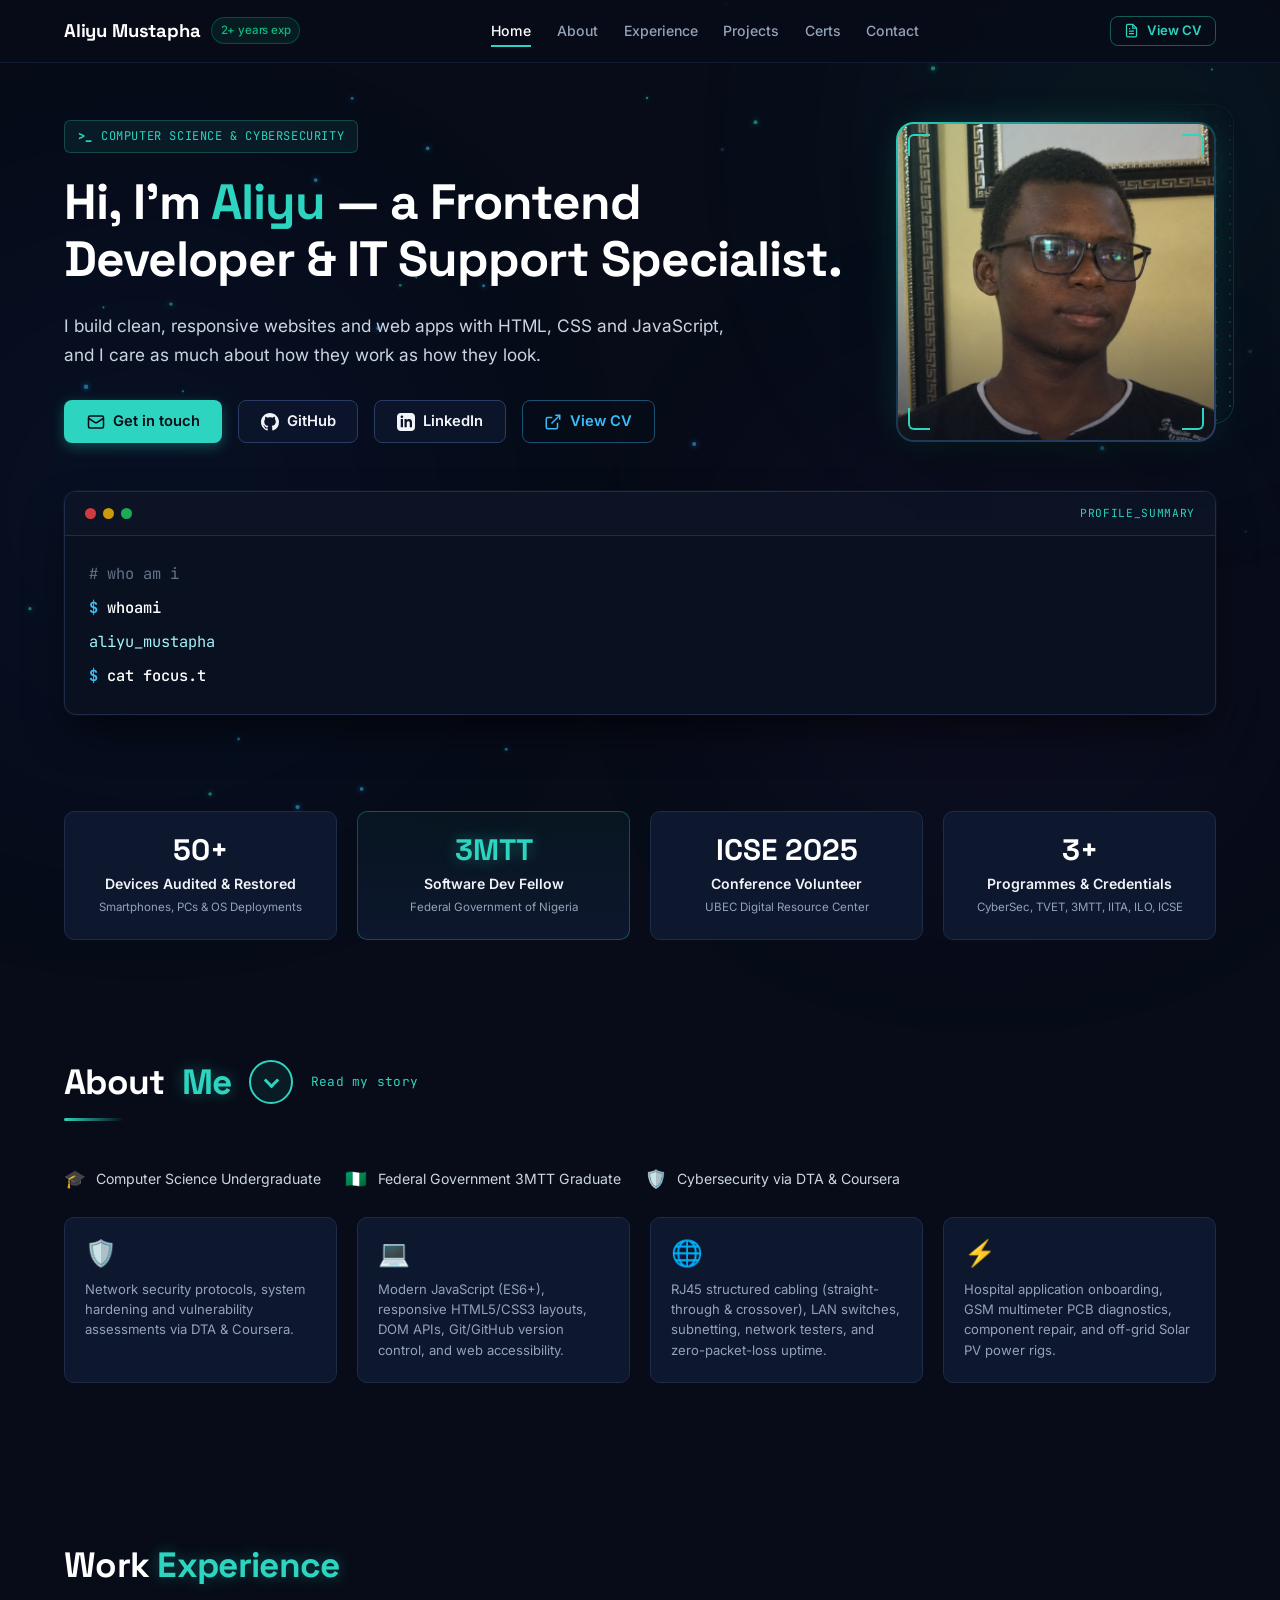
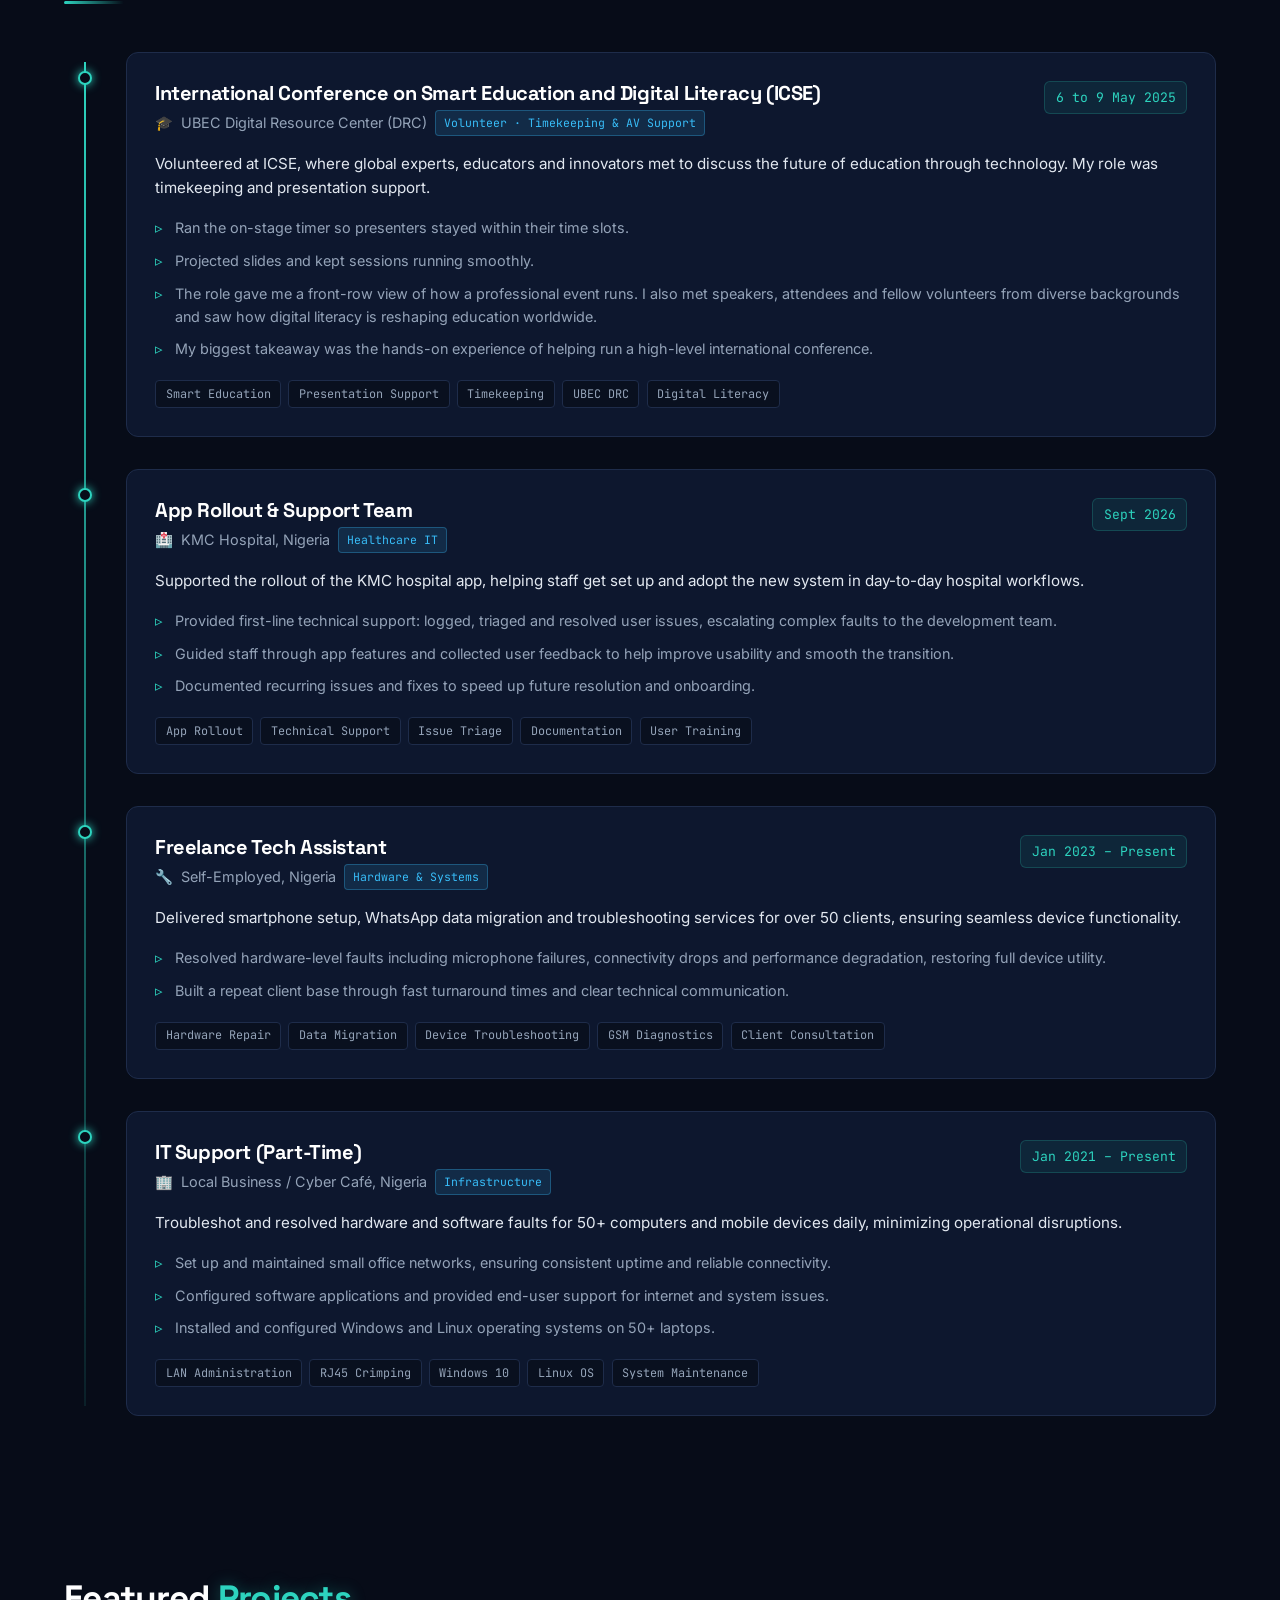
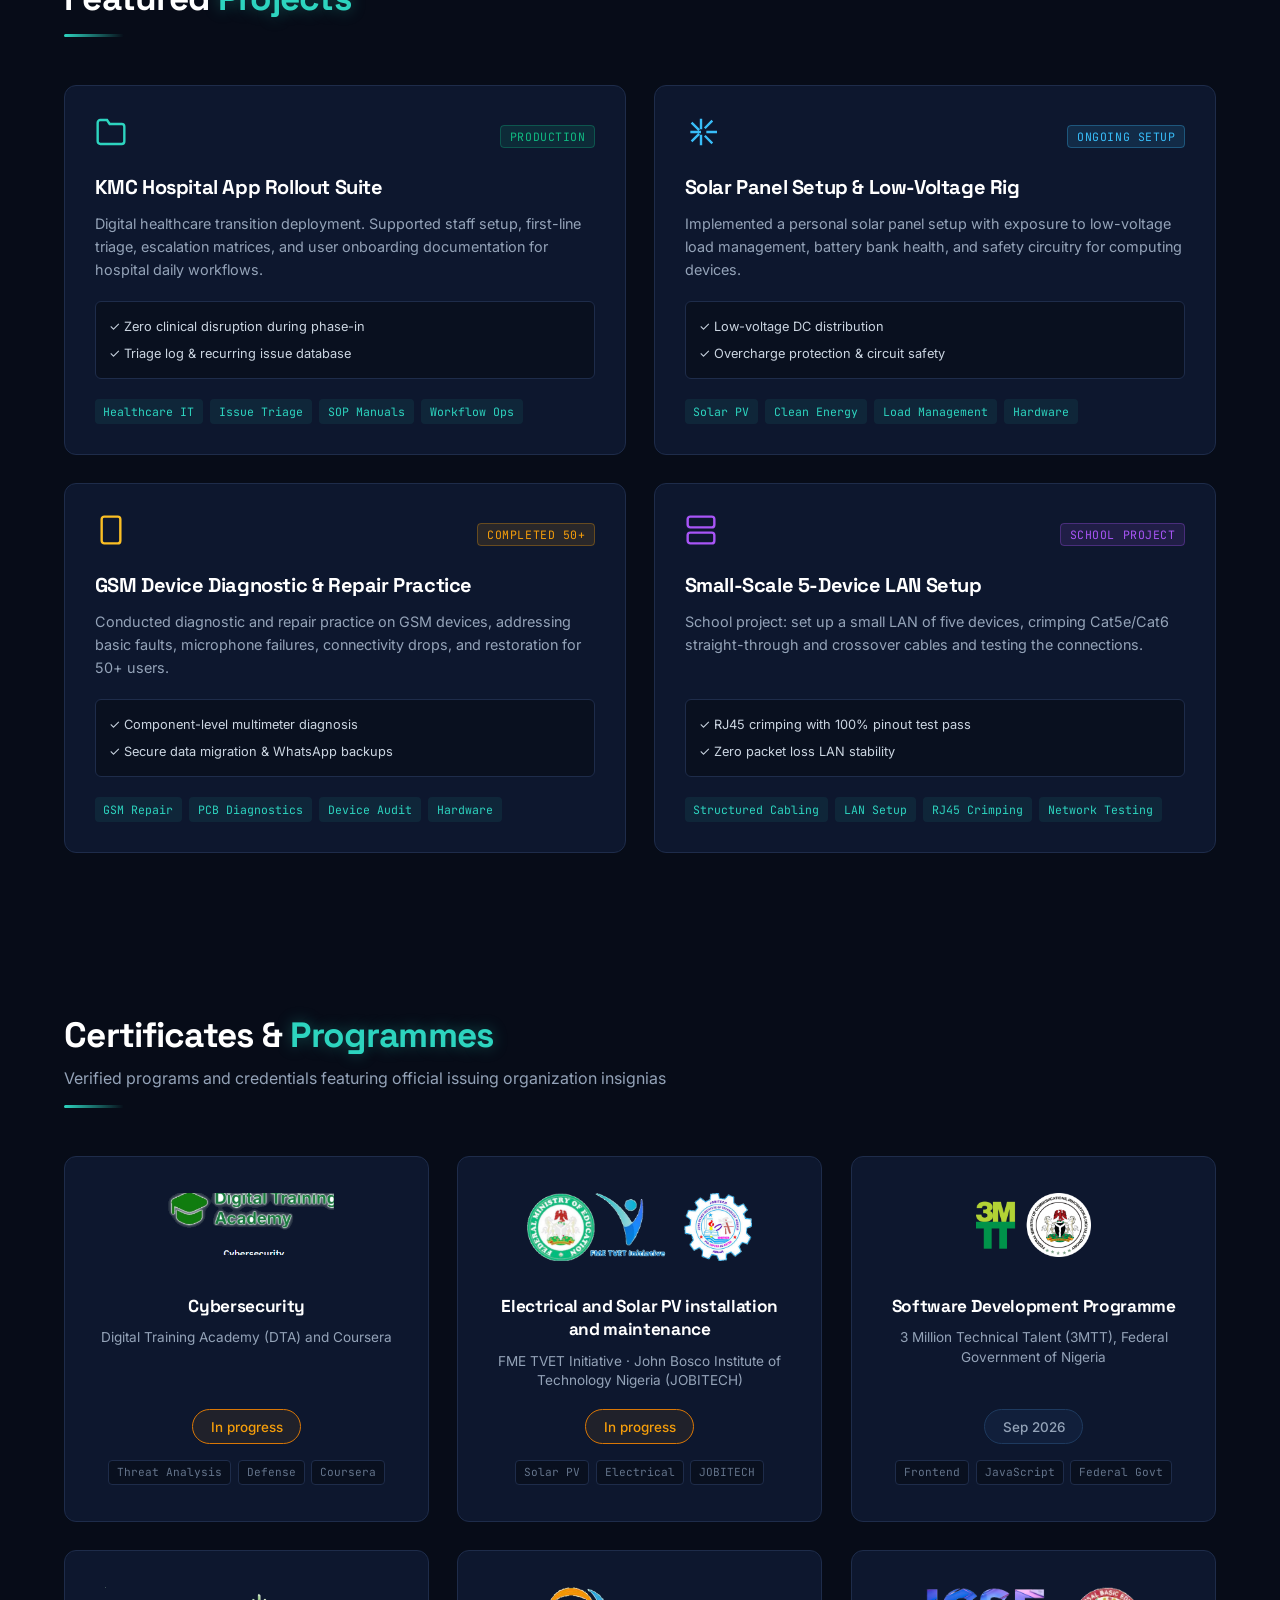
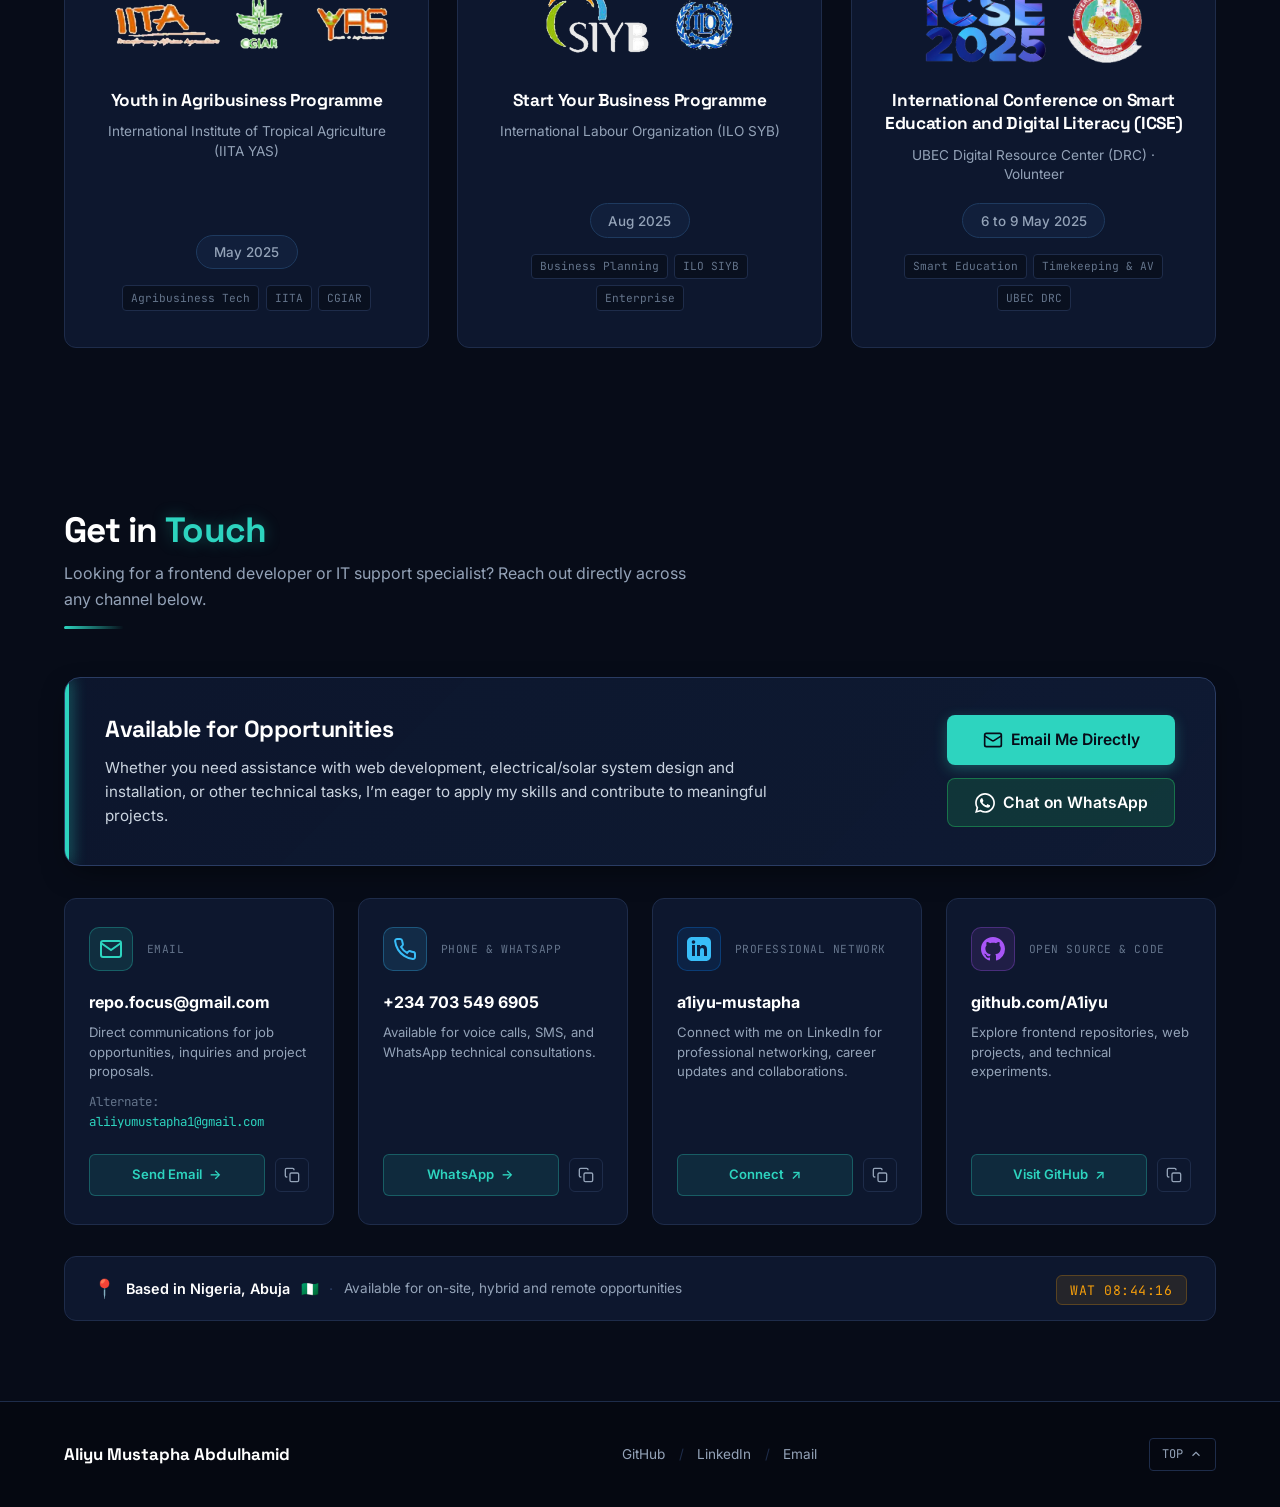
==== commit 3d20af8f: "about section updated" ====
--- a/index.html
+++ b/index.html
@@ -214,7 +214,7 @@
         <div class="about-journey" id="about-journey">
           <div class="section-header journey-header">
             <h2 class="section-title">
-              <button class="journey-toggle" id="journey-toggle" aria-expanded="false" aria-controls="journey-panel">About <span class="text-cyan">Me</span><span class="chapter-chevron" aria-hidden="true"></span></button>
+              <button class="journey-toggle" id="journey-toggle" aria-expanded="false" aria-controls="journey-panel">About <span class="text-cyan">Me</span><span class="journey-cue" aria-hidden="true"><span class="chapter-chevron"></span></span><span class="journey-label">Read my story</span></button>
             </h2>
             <div class="section-line"></div>
           </div>
@@ -836,13 +836,9 @@
           <!-- Top Callout Banner -->
           <div class="contact-banner-card">
             <div class="banner-content">
-              <div class="banner-badge">
-                <span class="pulse-dot"></span>
-                <span>AVAILABLE FOR OPPORTUNITIES</span>
-              </div>
-              <h3 class="banner-title">Let's build reliable software and robust technical systems together.</h3>
+              <h3 class="banner-title">Available for Opportunities</h3>
               <p class="banner-text">
-                Whether you need assistance with <strong>hospital software deployment</strong>, <strong>frontend web development</strong>, <strong>LAN infrastructure</strong>, or <strong>device diagnostics &amp; support</strong>, I am ready to contribute.
+                Whether you need assistance with web development, electrical/solar system design and installation, or other technical tasks, I’m eager to apply my skills and contribute to meaningful projects.
               </p>
             </div>
             <div class="banner-cta">
--- a/style.css
+++ b/style.css
@@ -2678,3 +2678,26 @@
 @media (prefers-reduced-motion: reduce) {
   .reveal { opacity: 1; transform: none; transition: none; }
 }
+
+/* About Me: make the dropdown obvious (circled arrow + label + gentle bounce) */
+.journey-cue {
+  width: 44px; height: 44px;
+  border-radius: 50%;
+  border: 2px solid var(--accent-teal);
+  background: rgba(45, 212, 191, 0.08);
+  display: inline-flex; align-items: center; justify-content: center;
+  flex-shrink: 0;
+  transition: background var(--transition-normal), transform var(--transition-normal);
+}
+.journey-cue .chapter-chevron { margin: -4px 0 0; width: 11px; height: 11px; border-width: 3px; }
+.about-journey.open .journey-cue .chapter-chevron { margin: 4px 0 0; }
+.journey-toggle:hover .journey-cue { background: rgba(45, 212, 191, 0.2); }
+.about-journey:not(.open) .journey-cue { animation: cue-bob 1.8s ease-in-out infinite; }
+@keyframes cue-bob {
+  0%, 100% { transform: translateY(0); box-shadow: 0 0 0 0 rgba(45, 212, 191, 0.45); }
+  50%      { transform: translateY(5px); box-shadow: 0 0 0 9px rgba(45, 212, 191, 0); }
+}
+.journey-label { font-family: var(--font-mono); font-size: 0.8rem; font-weight: 400; letter-spacing: 0.02em; color: var(--accent-teal); }
+.journey-toggle { gap: 1.1rem; }
+@media (max-width: 520px) { .journey-label { display: none; } }
+@media (prefers-reduced-motion: reduce) { .about-journey:not(.open) .journey-cue { animation: none; } }
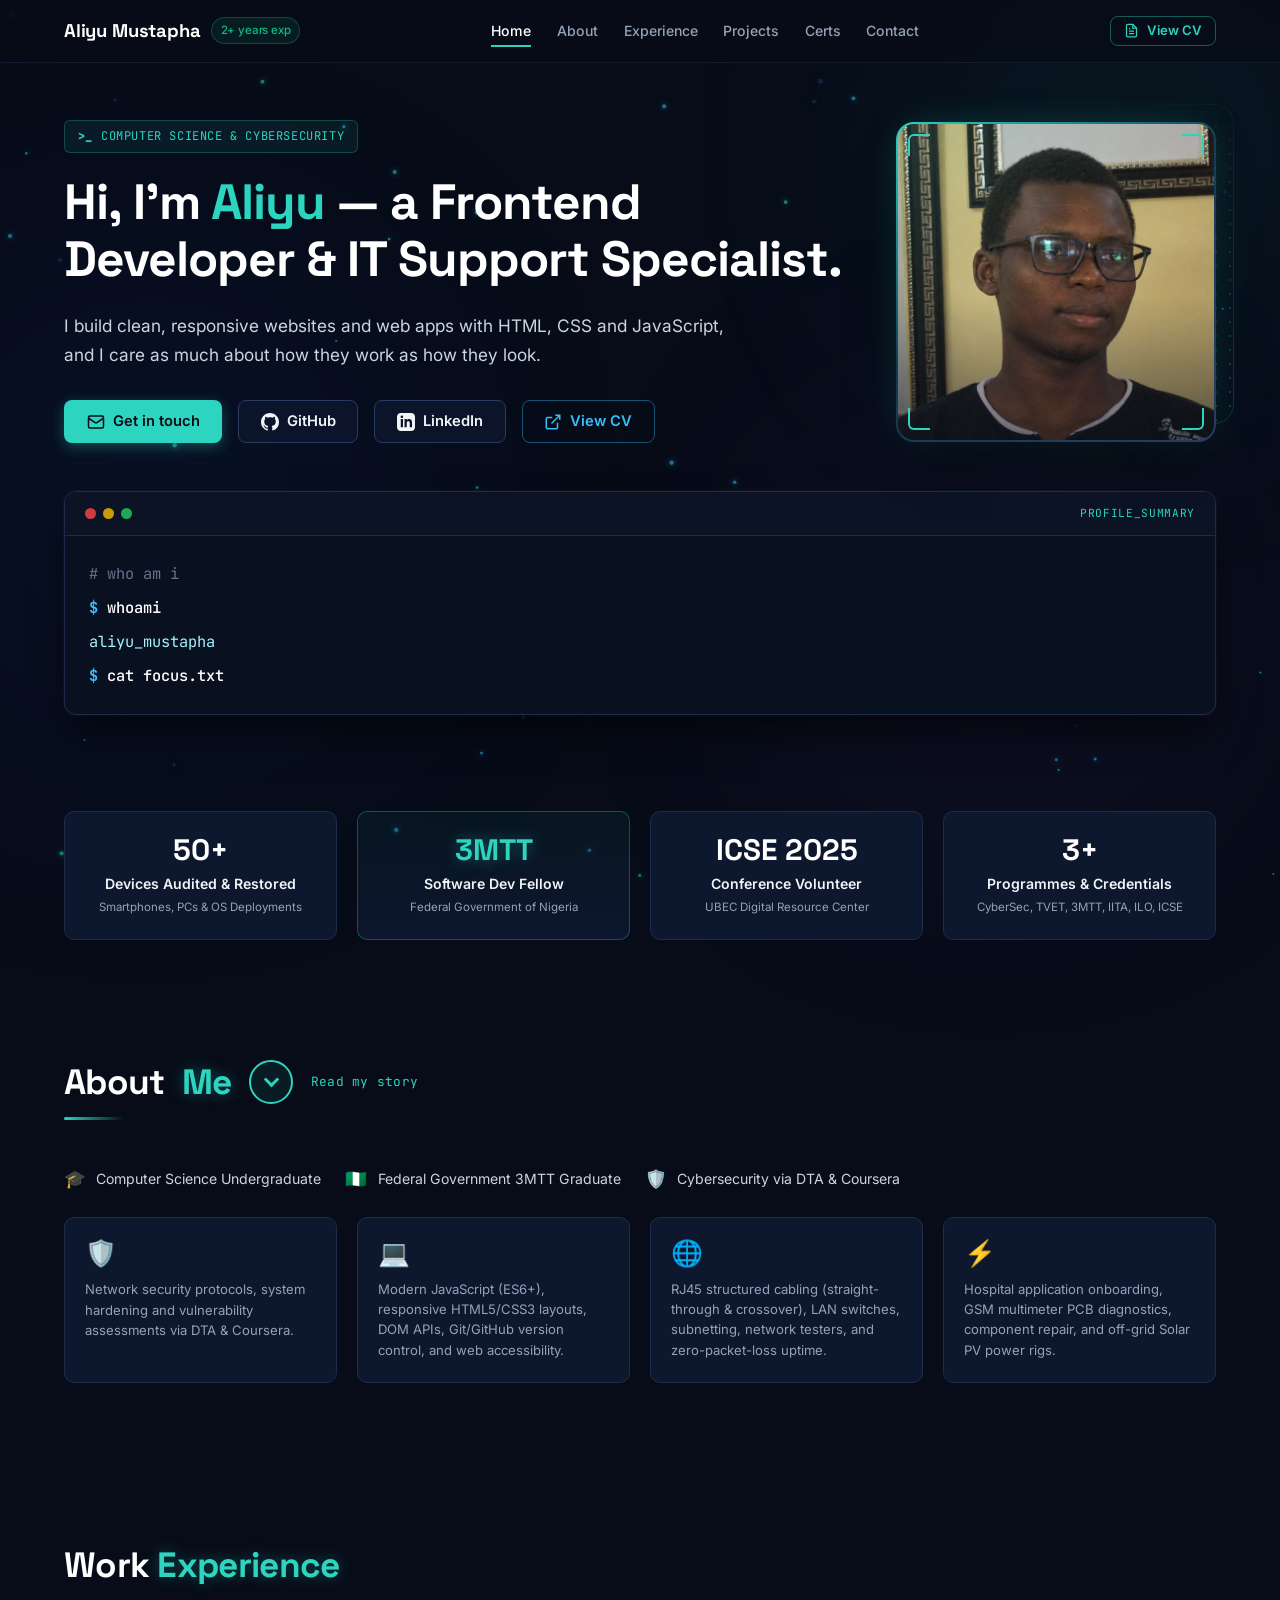
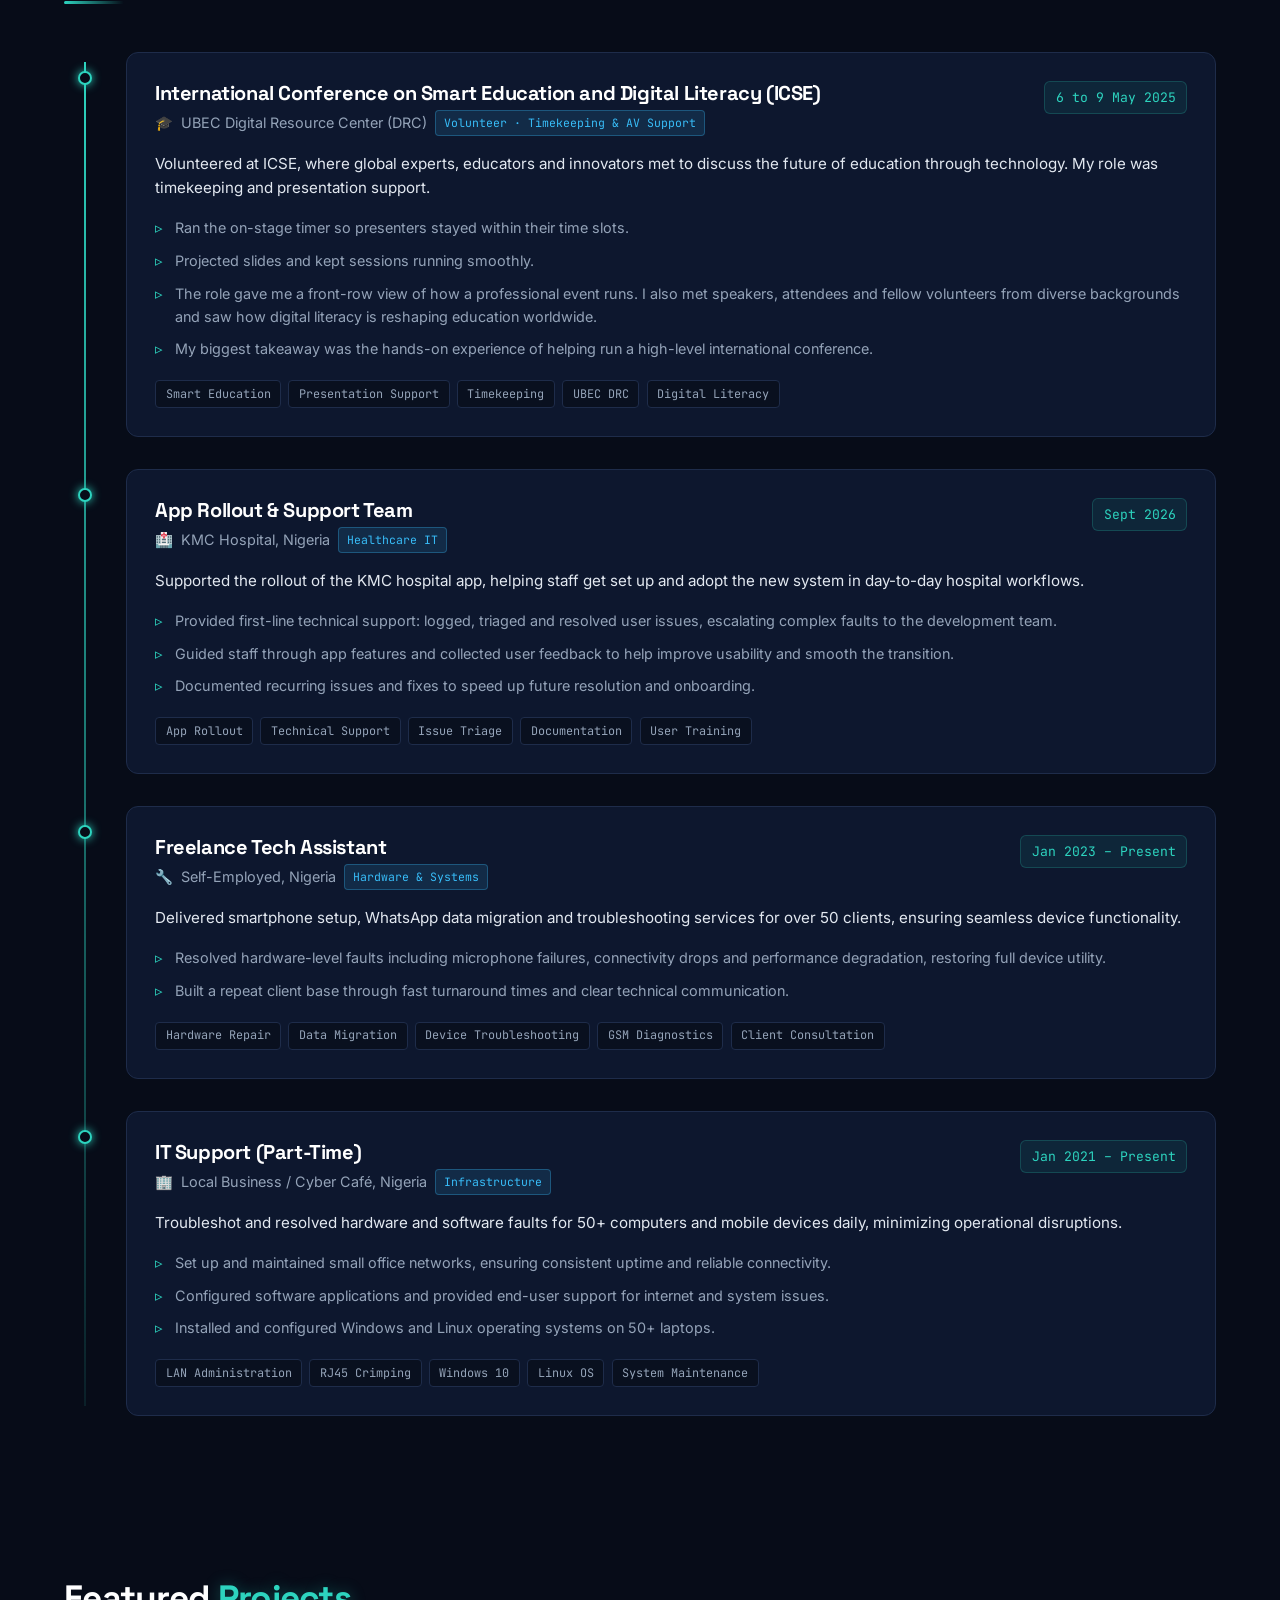
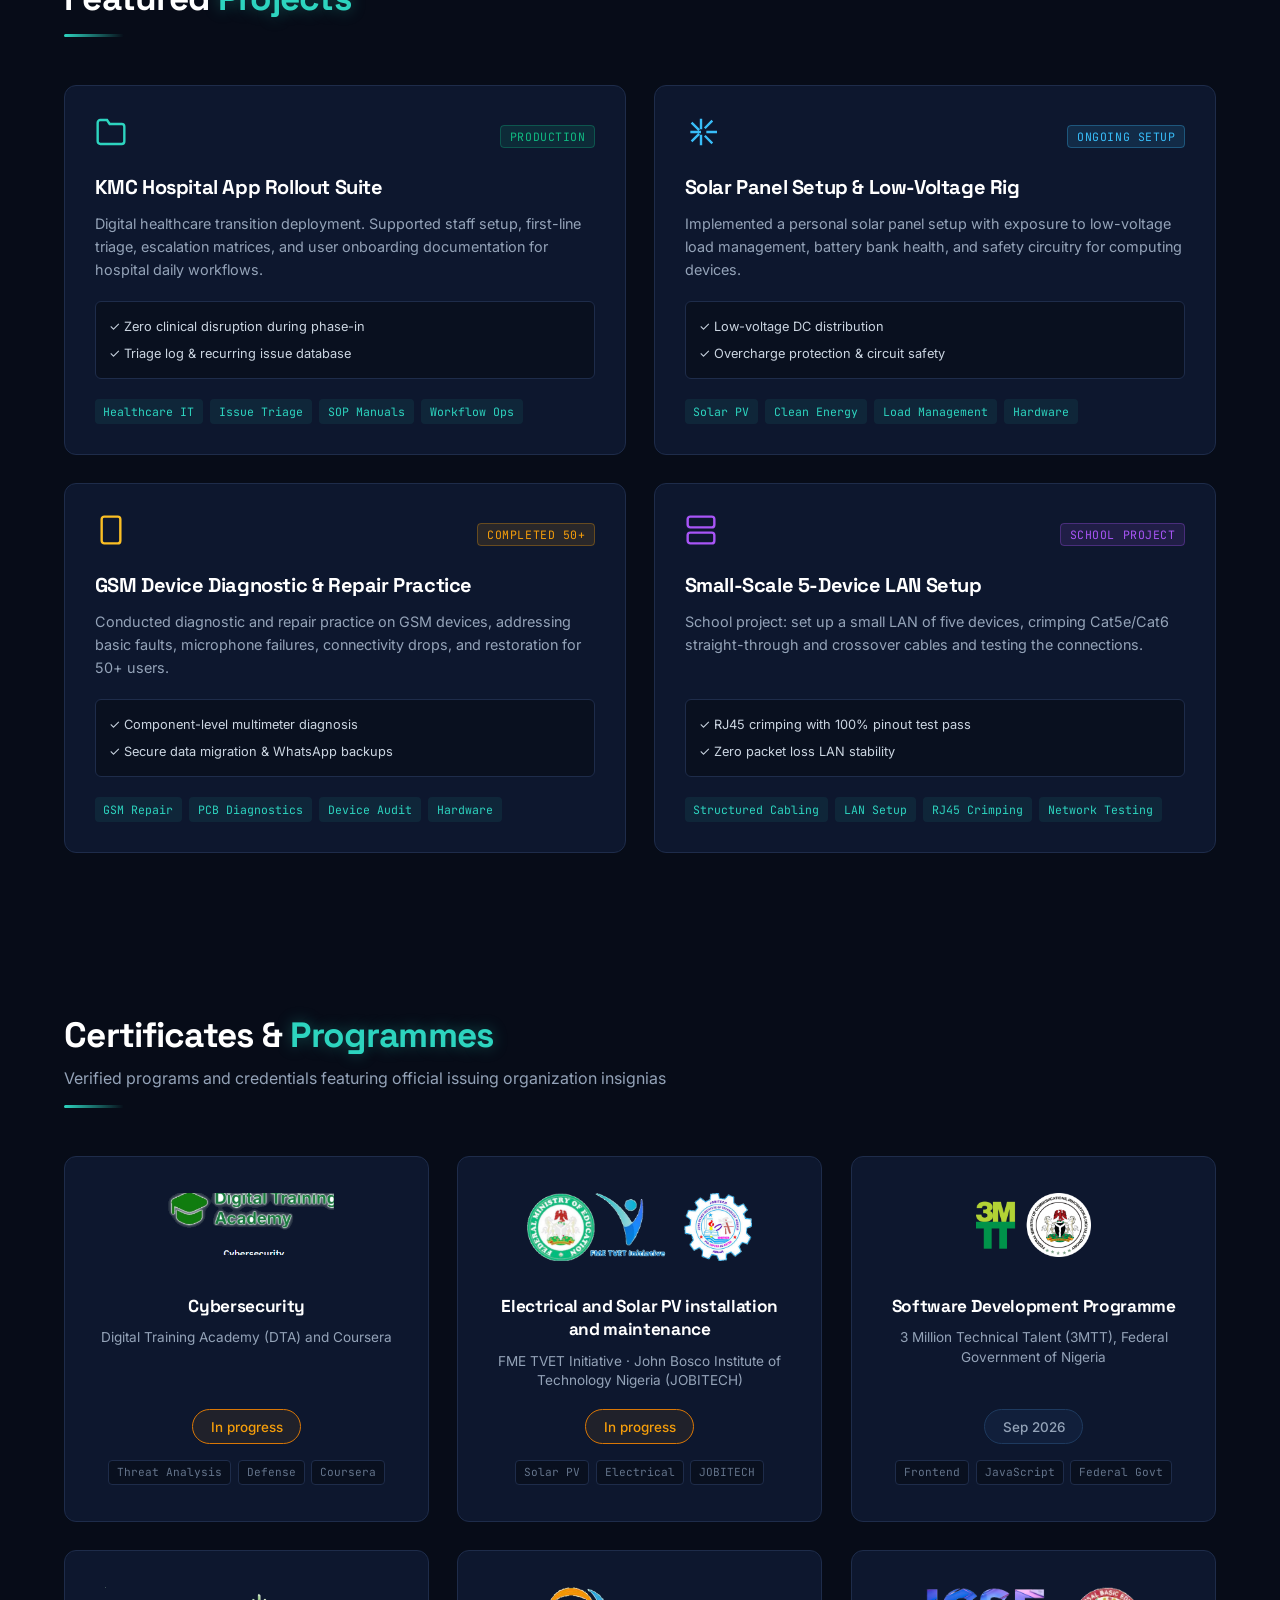
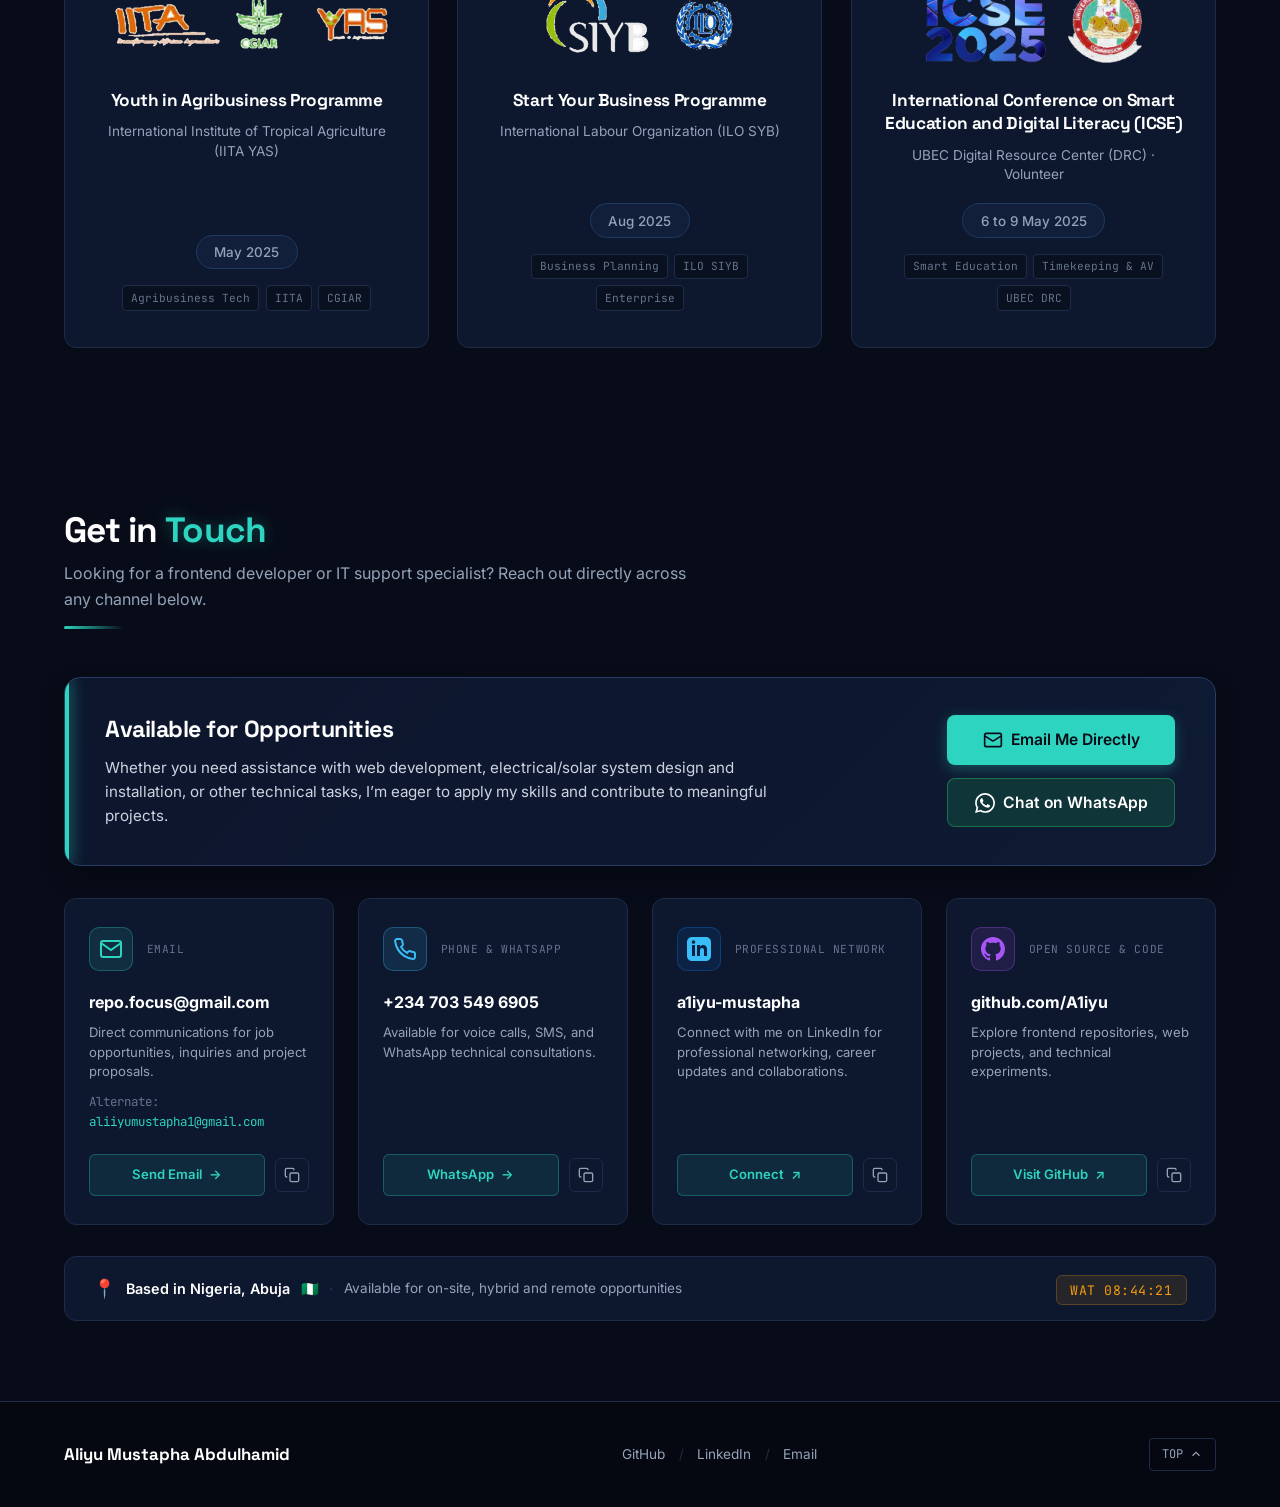
==== commit 6989d041: "title updated" ====
--- a/index.html
+++ b/index.html
@@ -1,16 +1,20 @@
 <!DOCTYPE html>
 <html lang="en">
+
 <head>
   <meta charset="UTF-8">
   <meta name="viewport" content="width=device-width, initial-scale=1.0">
-  <title>Aliyu Mustapha Abdulhamid | Frontend Developer &amp; IT Support Specialist</title>
-  <meta name="description" content="Portfolio of Aliyu Mustapha Abdulhamid - Computer Science undergraduate, Frontend Developer, IT Support Specialist, and Cybersecurity enthusiast based in Nigeria.">
-  <meta name="keywords" content="Aliyu Mustapha Abdulhamid, Frontend Developer, IT Support, Cybersecurity, 3MTT, Nigeria, Web Development, Networking">
+  <title>Aliyu Mustapha Abdulhamid</title>
+  <meta name="description"
+    content="Portfolio of Aliyu Mustapha Abdulhamid - Computer Science undergraduate, Frontend Developer, IT Support Specialist, and Cybersecurity enthusiast based in Nigeria.">
+  <meta name="keywords"
+    content="Aliyu Mustapha Abdulhamid, Frontend Developer, IT Support, Cybersecurity, 3MTT, Nigeria, Web Development, Networking">
   <meta name="author" content="Aliyu Mustapha Abdulhamid">
 
   <!-- Open Graph -->
   <meta property="og:title" content="Aliyu Mustapha Abdulhamid | Portfolio">
-  <meta property="og:description" content="Computer Science undergraduate and frontend developer in Nigeria, with hands-on IT support, hospital app rollout support and a growing focus on cybersecurity.">
+  <meta property="og:description"
+    content="Computer Science undergraduate and frontend developer in Nigeria, with hands-on IT support, hospital app rollout support and a growing focus on cybersecurity.">
   <meta property="og:type" content="website">
 
   <!-- Favicon -->
@@ -22,11 +26,14 @@
   <!-- Google Fonts: Inter, Space Grotesk, JetBrains Mono -->
   <link rel="preconnect" href="https://fonts.googleapis.com">
   <link rel="preconnect" href="https://fonts.gstatic.com" crossorigin>
-  <link href="https://fonts.googleapis.com/css2?family=Inter:wght@300;400;500;600;700&family=JetBrains+Mono:ital,wght@0,300;0,400;0,500;0,700;1,400&family=Space+Grotesk:wght@500;600;700&display=swap" rel="stylesheet">
+  <link
+    href="https://fonts.googleapis.com/css2?family=Inter:wght@300;400;500;600;700&family=JetBrains+Mono:ital,wght@0,300;0,400;0,500;0,700;1,400&family=Space+Grotesk:wght@500;600;700&display=swap"
+    rel="stylesheet">
 
   <!-- Stylesheet -->
   <link rel="stylesheet" href="style.css">
 </head>
+
 <body class="tech-theme">
   <!-- Matrix / Cyber Particle Background Canvas -->
   <canvas id="cyber-canvas"></canvas>
@@ -58,8 +65,10 @@
 
       <div class="nav-actions">
         <!-- Opens CV in new tab -->
-        <a href="assets/Aliyu_Mustapha_CV.pdf" target="_blank" rel="noopener noreferrer" class="btn btn-sm btn-outline-cyan" id="nav-resume-btn" title="Open CV in new tab">
-          <svg class="icon" viewBox="0 0 24 24" width="15" height="15" fill="none" stroke="currentColor" stroke-width="2">
+        <a href="assets/Aliyu_Mustapha_CV.pdf" target="_blank" rel="noopener noreferrer"
+          class="btn btn-sm btn-outline-cyan" id="nav-resume-btn" title="Open CV in new tab">
+          <svg class="icon" viewBox="0 0 24 24" width="15" height="15" fill="none" stroke="currentColor"
+            stroke-width="2">
             <path d="M14 2H6a2 2 0 0 0-2 2v16a2 2 0 0 0 2 2h12a2 2 0 0 0 2-2V8z"></path>
             <polyline points="14 2 14 8 20 8"></polyline>
             <line x1="16" y1="13" x2="8" y2="13"></line>
@@ -81,74 +90,84 @@
     <!-- HERO SECTION (MATCHING IMAGE 1) -->
     <section class="hero-section" id="hero">
       <div class="container hero-container">
-        
+
         <div class="hero-top">
-        <!-- Hero Introduction Text (Exact text from Image 1) -->
-        <div class="hero-intro">
-          <div class="hero-badge">
-            <span class="terminal-icon">&gt;_</span>
-            <span>COMPUTER SCIENCE &amp; CYBERSECURITY</span>
-          </div>
-
-          <h1 class="hero-headline">Hi, I&rsquo;m <span class="hl-name">Aliyu</span> &mdash; a Frontend Developer &amp; IT Support Specialist.</h1>
-
-          <p class="hero-lead">I build clean, responsive websites and web apps with HTML, CSS and JavaScript, and I care as much about how they work as how they look.</p>
-
-          <div class="hero-actions">
-            <a href="#contact" class="btn btn-primary-teal" id="hero-get-in-touch">
-              <svg class="btn-icon" viewBox="0 0 24 24" width="18" height="18" fill="none" stroke="currentColor" stroke-width="2">
-                <rect x="2" y="4" width="20" height="16" rx="2"></rect>
-                <path d="m22 7-8.97 5.7a1.94 1.94 0 0 1-2.06 0L2 7"></path>
-              </svg>
-              <span>Get in touch</span>
-            </a>
-
-            <a href="https://github.com/A1iyu" target="_blank" rel="noopener noreferrer" class="btn btn-github" id="hero-github-link">
-              <svg class="btn-icon" viewBox="0 0 24 24" width="18" height="18" fill="currentColor">
-                <path d="M12 0C5.37 0 0 5.37 0 12c0 5.31 3.435 9.795 8.205 11.385.6.105.825-.255.825-.57 0-.285-.015-1.23-.015-2.235-3.015.555-3.795-.735-4.035-1.41-.135-.345-.72-1.41-1.23-1.695-.42-.225-1.02-.78-.015-.795.945-.015 1.62.87 1.845 1.23 1.08 1.815 2.805 1.305 3.495.99.105-.78.42-1.305.765-1.605-2.67-.3-5.46-1.335-5.46-5.925 0-1.305.465-2.385 1.23-3.225-.12-.3-.54-1.53.12-3.18 0 0 1.005-.315 3.3 1.23.96-.27 1.98-.405 3-.405s2.04.135 3 .405c2.295-1.56 3.3-1.23 3.3-1.23.66 1.65.24 2.88.12 3.18.765.84 1.23 1.905 1.23 3.225 0 4.605-2.805 5.625-5.475 5.925.435.375.81 1.095.81 2.22 0 1.605-.015 2.895-.015 3.3 0 .315.225.69.825.57A12.02 12.02 0 0 0 24 12c0-6.63-5.37-12-12-12z"/>
-              </svg>
-              <span>GitHub</span>
-            </a>
-
-            <!-- LinkedIn Link -->
-            <a href="https://www.linkedin.com/in/a1iyu-mustapha" target="_blank" rel="noopener noreferrer" class="btn btn-linkedin" id="hero-linkedin-link">
-              <svg class="btn-icon" viewBox="0 0 24 24" width="18" height="18" fill="currentColor">
-                <path d="M19 0h-14c-2.761 0-5 2.239-5 5v14c0 2.761 2.239 5 5 5h14c2.762 0 5-2.239 5-5v-14c0-2.761-2.238-5-5-5zm-11 19h-3v-11h3v11zm-1.5-12.268c-.966 0-1.75-.79-1.75-1.764s.784-1.764 1.75-1.764 1.75.79 1.75 1.764-.783 1.764-1.75 1.764zm13.5 12.268h-3v-5.604c0-3.368-4-3.113-4 0v5.604h-3v-11h3v1.765c1.396-2.586 7-2.777 7 2.476v6.759z"/>
-              </svg>
-              <span>LinkedIn</span>
-            </a>
-
-            <!-- View CV in new tab -->
-            <a href="assets/Aliyu_Mustapha_CV.pdf" target="_blank" rel="noopener noreferrer" class="btn btn-outline-cyber" id="hero-view-cv">
-              <svg class="btn-icon" viewBox="0 0 24 24" width="18" height="18" fill="none" stroke="currentColor" stroke-width="2">
-                <path d="M18 13v6a2 2 0 0 1-2 2H5a2 2 0 0 1-2-2V8a2 2 0 0 1 2-2h6"></path>
-                <polyline points="15 3 21 3 21 9"></polyline>
-                <line x1="10" y1="14" x2="21" y2="3"></line>
-              </svg>
-              <span>View CV</span>
-            </a>
-          </div>
-        </div>
-
-
-        <!-- Profile photo with tech-styled frame -->
-        <figure class="profile-frame" id="profile-frame">
-          <div class="profile-grid-bg" aria-hidden="true"></div>
-          <div class="profile-photo-wrap">
-            <img src="assets/profile.jpg" alt="Portrait of Aliyu Mustapha" class="profile-photo" width="640" height="640" fetchpriority="high">
-            <span class="profile-scan" aria-hidden="true"></span>
-            <span class="corner corner-tl" aria-hidden="true"></span>
-            <span class="corner corner-tr" aria-hidden="true"></span>
-            <span class="corner corner-bl" aria-hidden="true"></span>
-            <span class="corner corner-br" aria-hidden="true"></span>
-          </div>
-        </figure>
+          <!-- Hero Introduction Text (Exact text from Image 1) -->
+          <div class="hero-intro">
+            <div class="hero-badge">
+              <span class="terminal-icon">&gt;_</span>
+              <span>COMPUTER SCIENCE &amp; CYBERSECURITY</span>
+            </div>
+
+            <h1 class="hero-headline">Hi, I&rsquo;m <span class="hl-name">Aliyu</span> &mdash; a Frontend Developer
+              &amp; IT Support Specialist.</h1>
+
+            <p class="hero-lead">I build clean, responsive websites and web apps with HTML, CSS and JavaScript, and I
+              care as much about how they work as how they look.</p>
+
+            <div class="hero-actions">
+              <a href="#contact" class="btn btn-primary-teal" id="hero-get-in-touch">
+                <svg class="btn-icon" viewBox="0 0 24 24" width="18" height="18" fill="none" stroke="currentColor"
+                  stroke-width="2">
+                  <rect x="2" y="4" width="20" height="16" rx="2"></rect>
+                  <path d="m22 7-8.97 5.7a1.94 1.94 0 0 1-2.06 0L2 7"></path>
+                </svg>
+                <span>Get in touch</span>
+              </a>
+
+              <a href="https://github.com/A1iyu" target="_blank" rel="noopener noreferrer" class="btn btn-github"
+                id="hero-github-link">
+                <svg class="btn-icon" viewBox="0 0 24 24" width="18" height="18" fill="currentColor">
+                  <path
+                    d="M12 0C5.37 0 0 5.37 0 12c0 5.31 3.435 9.795 8.205 11.385.6.105.825-.255.825-.57 0-.285-.015-1.23-.015-2.235-3.015.555-3.795-.735-4.035-1.41-.135-.345-.72-1.41-1.23-1.695-.42-.225-1.02-.78-.015-.795.945-.015 1.62.87 1.845 1.23 1.08 1.815 2.805 1.305 3.495.99.105-.78.42-1.305.765-1.605-2.67-.3-5.46-1.335-5.46-5.925 0-1.305.465-2.385 1.23-3.225-.12-.3-.54-1.53.12-3.18 0 0 1.005-.315 3.3 1.23.96-.27 1.98-.405 3-.405s2.04.135 3 .405c2.295-1.56 3.3-1.23 3.3-1.23.66 1.65.24 2.88.12 3.18.765.84 1.23 1.905 1.23 3.225 0 4.605-2.805 5.625-5.475 5.925.435.375.81 1.095.81 2.22 0 1.605-.015 2.895-.015 3.3 0 .315.225.69.825.57A12.02 12.02 0 0 0 24 12c0-6.63-5.37-12-12-12z" />
+                </svg>
+                <span>GitHub</span>
+              </a>
+
+              <!-- LinkedIn Link -->
+              <a href="https://www.linkedin.com/in/a1iyu-mustapha" target="_blank" rel="noopener noreferrer"
+                class="btn btn-linkedin" id="hero-linkedin-link">
+                <svg class="btn-icon" viewBox="0 0 24 24" width="18" height="18" fill="currentColor">
+                  <path
+                    d="M19 0h-14c-2.761 0-5 2.239-5 5v14c0 2.761 2.239 5 5 5h14c2.762 0 5-2.239 5-5v-14c0-2.761-2.238-5-5-5zm-11 19h-3v-11h3v11zm-1.5-12.268c-.966 0-1.75-.79-1.75-1.764s.784-1.764 1.75-1.764 1.75.79 1.75 1.764-.783 1.764-1.75 1.764zm13.5 12.268h-3v-5.604c0-3.368-4-3.113-4 0v5.604h-3v-11h3v1.765c1.396-2.586 7-2.777 7 2.476v6.759z" />
+                </svg>
+                <span>LinkedIn</span>
+              </a>
+
+              <!-- View CV in new tab -->
+              <a href="assets/Aliyu_Mustapha_CV.pdf" target="_blank" rel="noopener noreferrer"
+                class="btn btn-outline-cyber" id="hero-view-cv">
+                <svg class="btn-icon" viewBox="0 0 24 24" width="18" height="18" fill="none" stroke="currentColor"
+                  stroke-width="2">
+                  <path d="M18 13v6a2 2 0 0 1-2 2H5a2 2 0 0 1-2-2V8a2 2 0 0 1 2-2h6"></path>
+                  <polyline points="15 3 21 3 21 9"></polyline>
+                  <line x1="10" y1="14" x2="21" y2="3"></line>
+                </svg>
+                <span>View CV</span>
+              </a>
+            </div>
+          </div>
+
+
+          <!-- Profile photo with tech-styled frame -->
+          <figure class="profile-frame" id="profile-frame">
+            <div class="profile-grid-bg" aria-hidden="true"></div>
+            <div class="profile-photo-wrap">
+              <img src="assets/profile.jpg" alt="Portrait of Aliyu Mustapha" class="profile-photo" width="640"
+                height="640" fetchpriority="high">
+              <span class="profile-scan" aria-hidden="true"></span>
+              <span class="corner corner-tl" aria-hidden="true"></span>
+              <span class="corner corner-tr" aria-hidden="true"></span>
+              <span class="corner corner-bl" aria-hidden="true"></span>
+              <span class="corner corner-br" aria-hidden="true"></span>
+            </div>
+          </figure>
         </div>
 
         <!-- Terminal Styled Summary Window (Clean, focused on about me, matching Image 1) -->
         <div class="terminal-wrapper" id="terminal-container">
           <div class="terminal-window">
-            
+
             <!-- Window Titlebar with 3 dots -->
             <div class="terminal-header">
               <div class="terminal-dots">
@@ -163,13 +182,17 @@
             <div class="terminal-body" id="terminal-screen">
               <div class="terminal-lines" id="terminal-content">
                 <div class="term-line term-comment"># who am i</div>
-                <div class="term-line term-cmd"><span class="prompt-sym">$</span><span class="cmd-text">whoami</span></div>
+                <div class="term-line term-cmd"><span class="prompt-sym">$</span><span class="cmd-text">whoami</span>
+                </div>
                 <div class="term-line term-output term-output-whoami">aliyu_mustapha</div>
-                <div class="term-line term-cmd"><span class="prompt-sym">$</span><span class="cmd-text">cat focus.txt</span></div>
+                <div class="term-line term-cmd"><span class="prompt-sym">$</span><span class="cmd-text">cat
+                    focus.txt</span></div>
                 <div class="term-line term-output term-output-focus">frontend · it-support · cybersec</div>
-                <div class="term-line term-cmd"><span class="prompt-sym">$</span><span class="cmd-text">ls skills/</span></div>
-                <div class="term-line term-output term-output-skills">javascript  html-css  git  networking  repair</div>
-                <div class="term-line term-cmd"><span class="prompt-sym">$</span><span class="cmd-text">status</span></div>
+                <div class="term-line term-cmd"><span class="prompt-sym">$</span><span class="cmd-text">ls
+                    skills/</span></div>
+                <div class="term-line term-output term-output-skills">javascript html-css git networking repair</div>
+                <div class="term-line term-cmd"><span class="prompt-sym">$</span><span class="cmd-text">status</span>
+                </div>
                 <div class="term-line term-output term-output-status">3MTT software dev: active</div>
                 <div class="term-line term-cursor-line"><span class="terminal-cursor">█</span></div>
               </div>
@@ -214,103 +237,165 @@
         <div class="about-journey" id="about-journey">
           <div class="section-header journey-header">
             <h2 class="section-title">
-              <button class="journey-toggle" id="journey-toggle" aria-expanded="false" aria-controls="journey-panel">About <span class="text-cyan">Me</span><span class="journey-cue" aria-hidden="true"><span class="chapter-chevron"></span></span><span class="journey-label">Read my story</span></button>
+              <button class="journey-toggle" id="journey-toggle" aria-expanded="false"
+                aria-controls="journey-panel">About <span class="text-cyan">Me</span><span class="journey-cue"
+                  aria-hidden="true"><span class="chapter-chevron"></span></span><span class="journey-label">Read my
+                  story</span></button>
             </h2>
             <div class="section-line"></div>
           </div>
           <div class="journey-panel" id="journey-panel" inert>
             <div class="journey-inner">
               <div class="journey-track" id="journey-track">
-          <article class="stop" data-ch="1">
-            <span class="stop-node" aria-hidden="true"></span>
-            <div class="stop-note">
-              <h3 class="stop-title">Where Curiosity Met Creativity</h3>
-              <div class="stop-text">
-                <p>Growing up, I was fascinated by cartoons, especially Dexter’s Laboratory. Watching Dexter build all sorts of inventions sparked something in me. I wanted to create things of my own, even before I fully understood how they worked.</p>
-                <p>I started dismantling broken toys, scavenging for useful parts like motors, switches, and lights, and using them to build my own little creations. Not everything worked as planned, but I enjoyed experimenting, figuring things out, and discovering what I could make from what I had.</p>
-                <p>I also grew up in a home where computers and technology were part of the environment. You could say we were a family of computer geeks. Growing up in that environment made computers and technology a familiar part of my world, giving my curiosity even more room to grow.</p>
-                <p>While technology was a shared interest in our family, I gradually found my own way of expressing it. At home, I became the unofficial handyman, the person ready to investigate almost anything that needed fixing. From electronics to broken door handles, blocked sinks, and faulty taps, I was always willing to give it a try. Somehow, no matter what was broken, I was usually the one expected to look into it!</p>
-                <p>Looking back, these were just ordinary parts of growing up, but they give a glimpse of where some of my interests began. I didn’t have a clear career path in mind back then. I was simply curious about how things worked, interested in trying things for myself, and figuring things out as I went along.</p>
-              </div>
-            </div>
-            <div class="stop-photo"></div>
-          </article>
-          <article class="stop" data-ch="2">
-            <span class="stop-node" aria-hidden="true"></span>
-            <div class="stop-note">
-              <h3 class="stop-title">When the Plan Changed</h3>
-              <div class="stop-text">
-                <p>My first step into university life was at Abubakar Tafawa Balewa University (ATBU), Bauchi, where I went to study Electrical Engineering.</p>
-                <p>Circumstances made attending in person difficult, and I sometimes struggled to keep up with lectures.</p>
-                <p>Eventually, I had to take a step back and consider my options. I began exploring other ways to continue my education, and that search led me to the National Open University of Nigeria (NOUN).</p>
-                <p>It wasn’t the route I had originally planned, but it offered another way forward. Looking back, that experience taught me that sometimes moving forward means being willing to reconsider your plans and find a path that better fits your circumstances.</p>
-                <p>My journey took a different direction, but my interest in technology remained. I continued my education through Computer Science, opening the door to explore areas that had interested me for years while discovering new ones along the way.</p>
-              </div>
-            </div>
-            <div class="stop-photo"></div>
-          </article>
-          <article class="stop" data-ch="3">
-            <span class="stop-node" aria-hidden="true"></span>
-            <div class="stop-note">
-              <h3 class="stop-title">A Different Route, New Possibilities</h3>
-              <div class="stop-text">
-                <p>Joining the National Open University of Nigeria changed more than where I studied. The flexibility it offered gave me room to explore other opportunities alongside my degree, including the 3MTT programme and TVET training in Electrical and Solar Installation.</p>
-                <p>Sometimes, I look back and wonder if things happened the way they were meant to. I had initially set out to study Electrical Engineering at ATBU, but circumstances led me down a different path. Yet, somehow, I found myself learning about electrical systems again, this time through hands-on training.</p>
-                <p>Through TVET, I’m getting the opportunity to work with electrical installations and solar systems, connecting what I learn with practical experience. For me, there’s something valuable about being able to handle the tools, work with actual components, and see how things come together beyond what can be learned from theory alone.</p>
-                <p>In a way, it feels like a part of my original plan found its way back into my life, just through a different door.</p>
-                <p>At the same time, 3MTT opened another avenue for me to explore software development and build my skills in technology. Rather than following just one path, I’ve been able to learn across different fields, discover new interests, and find ways to connect them.</p>
-                <p>I don’t know if I would have had these same experiences if everything had gone according to my original plan. But I’m learning that a change of direction doesn’t always mean losing sight of where you wanted to go. Sometimes, it leads you to opportunities you might never have considered otherwise.</p>
-              </div>
-            </div>
-            <div class="stop-photo"></div>
-          </article>
-          <article class="stop" data-ch="4">
-            <span class="stop-node" aria-hidden="true"></span>
-            <div class="stop-note">
-              <h3 class="stop-title">Finding My Way into Software Development</h3>
-              <div class="stop-text">
-                <p>Before I joined 3MTT, I had already started exploring programming on my own. I tried learning Python through YouTube tutorials, hoping to build on my interest in computers and understand how software was made. However, self-learning didn’t quite work out the way I had hoped, and I struggled to make the progress I wanted.</p>
-                <p>Rather than letting that be the end of my attempt, I kept looking for another opportunity to learn. That’s how I discovered the 3MTT programme and applied for the Software Development track.</p>
-                <p>The programme introduced me to HTML, CSS, and JavaScript, giving me a starting point in web development. It was a new direction from my initial attempt with Python, and it gave me an opportunity to approach programming through building for the web.</p>
-                <p>Completing the programme and receiving my certificate was an important milestone for me. It represented more than just finishing a training programme; it was a step forward from my earlier attempts to learn programming independently.</p>
-                <p>My journey in software development is still ongoing, but 3MTT helped me move from watching tutorials and trying to figure things out alone towards learning through a more structured programme and putting those skills into practice.</p>
-                <p>It was one of the first steps in a journey that continues to grow as I explore new tools, work on projects, and discover what I can build with what I’ve learned.</p>
-              </div>
-            </div>
-            <div class="stop-photo"></div>
-          </article>
-          <article class="stop" data-ch="5">
-            <span class="stop-node" aria-hidden="true"></span>
-            <div class="stop-note">
-              <h3 class="stop-title">From Building Software to Securing It</h3>
-              <div class="stop-text">
-                <p>My journey into technology began taking shape through software development. Through 3MTT, I was introduced to web technologies like HTML, CSS, and JavaScript, and I began exploring how applications are built. But as my interest in technology grew, I became curious about another side of it: security.</p>
-                <p>Building software is one thing; understanding how to keep systems and the information they handle secure is another. That curiosity led me towards cybersecurity, a field I’m now exploring through the Digital Training Academy (DTA) programme and Coursera-based learning.</p>
-                <p>It’s a shift in focus, but not a complete departure from where I started. Software development introduced me to the process of building digital solutions, while cybersecurity is opening my eyes to the importance of protecting them.</p>
-                <p>I’m still learning and discovering which areas of cybersecurity interest me most. For now, this is another step in my journey, expanding my understanding of technology beyond creating applications to thinking about their security, too.</p>
-              </div>
-            </div>
-            <div class="stop-photo"></div>
-          </article>
-          <article class="stop" data-ch="6">
-            <span class="stop-node" aria-hidden="true"></span>
-            <div class="stop-note">
-              <h3 class="stop-title">Me Outside School and Work</h3>
-              <p class="stop-tag">Hobbies and likes</p>
-              <div class="stop-text">
-                <p>Outside school and work, I love playing table tennis, watching anime, and gaming. I enjoy games like Call of Duty, Halo, and Need for Speed, and my siblings and I sometimes turn gaming sessions into friendly competitions.</p>
-                <div class="chapter-pills">
-                  <span class="pill">🏓 Table tennis</span>
-                  <span class="pill">🎌 Anime</span>
-                  <span class="pill">🎮 Call of Duty</span>
-                  <span class="pill">🎮 Halo</span>
-                  <span class="pill">🏎️ Need for Speed</span>
-                  <span class="pill">🎬 Movies</span>
-                </div>
-              </div>
-            </div>
-            <div class="stop-photo"></div>
-          </article>
+                <article class="stop" data-ch="1">
+                  <span class="stop-node" aria-hidden="true"></span>
+                  <div class="stop-note">
+                    <h3 class="stop-title">Where Curiosity Met Creativity</h3>
+                    <div class="stop-text">
+                      <p>Growing up, I was fascinated by cartoons, especially Dexter’s Laboratory. Watching Dexter build
+                        all sorts of inventions sparked something in me. I wanted to create things of my own, even
+                        before I fully understood how they worked.</p>
+                      <p>I started dismantling broken toys, scavenging for useful parts like motors, switches, and
+                        lights, and using them to build my own little creations. Not everything worked as planned, but I
+                        enjoyed experimenting, figuring things out, and discovering what I could make from what I had.
+                      </p>
+                      <p>I also grew up in a home where computers and technology were part of the environment. You could
+                        say we were a family of computer geeks. Growing up in that environment made computers and
+                        technology a familiar part of my world, giving my curiosity even more room to grow.</p>
+                      <p>While technology was a shared interest in our family, I gradually found my own way of
+                        expressing it. At home, I became the unofficial handyman, the person ready to investigate almost
+                        anything that needed fixing. From electronics to broken door handles, blocked sinks, and faulty
+                        taps, I was always willing to give it a try. Somehow, no matter what was broken, I was usually
+                        the one expected to look into it!</p>
+                      <p>Looking back, these were just ordinary parts of growing up, but they give a glimpse of where
+                        some of my interests began. I didn’t have a clear career path in mind back then. I was simply
+                        curious about how things worked, interested in trying things for myself, and figuring things out
+                        as I went along.</p>
+                    </div>
+                  </div>
+                  <div class="stop-photo"></div>
+                </article>
+                <article class="stop" data-ch="2">
+                  <span class="stop-node" aria-hidden="true"></span>
+                  <div class="stop-note">
+                    <h3 class="stop-title">When the Plan Changed</h3>
+                    <div class="stop-text">
+                      <p>My first step into university life was at Abubakar Tafawa Balewa University (ATBU), Bauchi,
+                        where I went to study Electrical Engineering.</p>
+                      <p>Circumstances made attending in person difficult, and I sometimes struggled to keep up with
+                        lectures.</p>
+                      <p>Eventually, I had to take a step back and consider my options. I began exploring other ways to
+                        continue my education, and that search led me to the National Open University of Nigeria (NOUN).
+                      </p>
+                      <p>It wasn’t the route I had originally planned, but it offered another way forward. Looking back,
+                        that experience taught me that sometimes moving forward means being willing to reconsider your
+                        plans and find a path that better fits your circumstances.</p>
+                      <p>My journey took a different direction, but my interest in technology remained. I continued my
+                        education through Computer Science, opening the door to explore areas that had interested me for
+                        years while discovering new ones along the way.</p>
+                    </div>
+                  </div>
+                  <div class="stop-photo"></div>
+                </article>
+                <article class="stop" data-ch="3">
+                  <span class="stop-node" aria-hidden="true"></span>
+                  <div class="stop-note">
+                    <h3 class="stop-title">A Different Route, New Possibilities</h3>
+                    <div class="stop-text">
+                      <p>Joining the National Open University of Nigeria changed more than where I studied. The
+                        flexibility it offered gave me room to explore other opportunities alongside my degree,
+                        including the 3MTT programme and TVET training in Electrical and Solar Installation.</p>
+                      <p>Sometimes, I look back and wonder if things happened the way they were meant to. I had
+                        initially set out to study Electrical Engineering at ATBU, but circumstances led me down a
+                        different path. Yet, somehow, I found myself learning about electrical systems again, this time
+                        through hands-on training.</p>
+                      <p>Through TVET, I’m getting the opportunity to work with electrical installations and solar
+                        systems, connecting what I learn with practical experience. For me, there’s something valuable
+                        about being able to handle the tools, work with actual components, and see how things come
+                        together beyond what can be learned from theory alone.</p>
+                      <p>In a way, it feels like a part of my original plan found its way back into my life, just
+                        through a different door.</p>
+                      <p>At the same time, 3MTT opened another avenue for me to explore software development and build
+                        my skills in technology. Rather than following just one path, I’ve been able to learn across
+                        different fields, discover new interests, and find ways to connect them.</p>
+                      <p>I don’t know if I would have had these same experiences if everything had gone according to my
+                        original plan. But I’m learning that a change of direction doesn’t always mean losing sight of
+                        where you wanted to go. Sometimes, it leads you to opportunities you might never have considered
+                        otherwise.</p>
+                    </div>
+                  </div>
+                  <div class="stop-photo"></div>
+                </article>
+                <article class="stop" data-ch="4">
+                  <span class="stop-node" aria-hidden="true"></span>
+                  <div class="stop-note">
+                    <h3 class="stop-title">Finding My Way into Software Development</h3>
+                    <div class="stop-text">
+                      <p>Before I joined 3MTT, I had already started exploring programming on my own. I tried learning
+                        Python through YouTube tutorials, hoping to build on my interest in computers and understand how
+                        software was made. However, self-learning didn’t quite work out the way I had hoped, and I
+                        struggled to make the progress I wanted.</p>
+                      <p>Rather than letting that be the end of my attempt, I kept looking for another opportunity to
+                        learn. That’s how I discovered the 3MTT programme and applied for the Software Development
+                        track.</p>
+                      <p>The programme introduced me to HTML, CSS, and JavaScript, giving me a starting point in web
+                        development. It was a new direction from my initial attempt with Python, and it gave me an
+                        opportunity to approach programming through building for the web.</p>
+                      <p>Completing the programme and receiving my certificate was an important milestone for me. It
+                        represented more than just finishing a training programme; it was a step forward from my earlier
+                        attempts to learn programming independently.</p>
+                      <p>My journey in software development is still ongoing, but 3MTT helped me move from watching
+                        tutorials and trying to figure things out alone towards learning through a more structured
+                        programme and putting those skills into practice.</p>
+                      <p>It was one of the first steps in a journey that continues to grow as I explore new tools, work
+                        on projects, and discover what I can build with what I’ve learned.</p>
+                    </div>
+                  </div>
+                  <div class="stop-photo"></div>
+                </article>
+                <article class="stop" data-ch="5">
+                  <span class="stop-node" aria-hidden="true"></span>
+                  <div class="stop-note">
+                    <h3 class="stop-title">From Building Software to Securing It</h3>
+                    <div class="stop-text">
+                      <p>My journey into technology began taking shape through software development. Through 3MTT, I was
+                        introduced to web technologies like HTML, CSS, and JavaScript, and I began exploring how
+                        applications are built. But as my interest in technology grew, I became curious about another
+                        side of it: security.</p>
+                      <p>Building software is one thing; understanding how to keep systems and the information they
+                        handle secure is another. That curiosity led me towards cybersecurity, a field I’m now exploring
+                        through the Digital Training Academy (DTA) programme and Coursera-based learning.</p>
+                      <p>It’s a shift in focus, but not a complete departure from where I started. Software development
+                        introduced me to the process of building digital solutions, while cybersecurity is opening my
+                        eyes to the importance of protecting them.</p>
+                      <p>I’m still learning and discovering which areas of cybersecurity interest me most. For now, this
+                        is another step in my journey, expanding my understanding of technology beyond creating
+                        applications to thinking about their security, too.</p>
+                    </div>
+                  </div>
+                  <div class="stop-photo"></div>
+                </article>
+                <article class="stop" data-ch="6">
+                  <span class="stop-node" aria-hidden="true"></span>
+                  <div class="stop-note">
+                    <h3 class="stop-title">Me Outside School and Work</h3>
+                    <p class="stop-tag">Hobbies and likes</p>
+                    <div class="stop-text">
+                      <p>Outside school and work, I love playing table tennis, watching anime, and gaming. I enjoy games
+                        like Call of Duty, Halo, and Need for Speed, and my siblings and I sometimes turn gaming
+                        sessions into friendly competitions.</p>
+                      <div class="chapter-pills">
+                        <span class="pill">🏓 Table tennis</span>
+                        <span class="pill">🎌 Anime</span>
+                        <span class="pill">🎮 Call of Duty</span>
+                        <span class="pill">🎮 Halo</span>
+                        <span class="pill">🏎️ Need for Speed</span>
+                        <span class="pill">🎬 Movies</span>
+                      </div>
+                    </div>
+                  </div>
+                  <div class="stop-photo"></div>
+                </article>
               </div>
             </div>
           </div>
@@ -318,8 +403,10 @@
 
         <div class="about-chips">
           <div class="strip-item"><span class="strip-icon">🎓</span><span>Computer Science Undergraduate</span></div>
-          <div class="strip-item"><span class="strip-icon">🇳🇬</span><span>Federal Government 3MTT Graduate</span></div>
-          <div class="strip-item"><span class="strip-icon">🛡️</span><span>Cybersecurity via DTA &amp; Coursera</span></div>
+          <div class="strip-item"><span class="strip-icon">🇳🇬</span><span>Federal Government 3MTT Graduate</span>
+          </div>
+          <div class="strip-item"><span class="strip-icon">🛡️</span><span>Cybersecurity via DTA &amp; Coursera</span>
+          </div>
         </div>
 
         <!-- 4 Wide Core Technical Pillars Spanning the Full Width -->
@@ -333,19 +420,22 @@
           <div class="pillar-item">
             <div class="pillar-icon">💻</div>
             <div class="pillar-info">
-              <p>Modern JavaScript (ES6+), responsive HTML5/CSS3 layouts, DOM APIs, Git/GitHub version control, and web accessibility.</p>
+              <p>Modern JavaScript (ES6+), responsive HTML5/CSS3 layouts, DOM APIs, Git/GitHub version control, and web
+                accessibility.</p>
             </div>
           </div>
           <div class="pillar-item">
             <div class="pillar-icon">🌐</div>
             <div class="pillar-info">
-              <p>RJ45 structured cabling (straight-through &amp; crossover), LAN switches, subnetting, network testers, and zero-packet-loss uptime.</p>
+              <p>RJ45 structured cabling (straight-through &amp; crossover), LAN switches, subnetting, network testers,
+                and zero-packet-loss uptime.</p>
             </div>
           </div>
           <div class="pillar-item">
             <div class="pillar-icon">⚡</div>
             <div class="pillar-info">
-              <p>Hospital application onboarding, GSM multimeter PCB diagnostics, component repair, and off-grid Solar PV power rigs.</p>
+              <p>Hospital application onboarding, GSM multimeter PCB diagnostics, component repair, and off-grid Solar
+                PV power rigs.</p>
             </div>
           </div>
         </div>
@@ -362,7 +452,7 @@
         </div>
 
         <div class="timeline">
-          
+
           <!-- Experience: ICSE 2025 -->
           <div class="timeline-item">
             <div class="timeline-marker">
@@ -385,13 +475,17 @@
 
                 <div class="exp-body">
                   <p class="exp-summary">
-                    Volunteered at ICSE, where global experts, educators and innovators met to discuss the future of education through technology. My role was timekeeping and presentation support.
+                    Volunteered at ICSE, where global experts, educators and innovators met to discuss the future of
+                    education through technology. My role was timekeeping and presentation support.
                   </p>
                   <ul class="exp-bullets">
                     <li>Ran the on-stage timer so presenters stayed within their time slots.</li>
                     <li>Projected slides and kept sessions running smoothly.</li>
-                    <li>The role gave me a front-row view of how a professional event runs. I also met speakers, attendees and fellow volunteers from diverse backgrounds and saw how digital literacy is reshaping education worldwide.</li>
-                    <li>My biggest takeaway was the hands-on experience of helping run a high-level international conference.</li>
+                    <li>The role gave me a front-row view of how a professional event runs. I also met speakers,
+                      attendees and fellow volunteers from diverse backgrounds and saw how digital literacy is reshaping
+                      education worldwide.</li>
+                    <li>My biggest takeaway was the hands-on experience of helping run a high-level international
+                      conference.</li>
                   </ul>
                   <div class="tech-tags">
                     <span class="tag">Smart Education</span>
@@ -427,11 +521,14 @@
 
                 <div class="exp-body">
                   <p class="exp-summary">
-                    Supported the rollout of the KMC hospital app, helping staff get set up and adopt the new system in day-to-day hospital workflows.
+                    Supported the rollout of the KMC hospital app, helping staff get set up and adopt the new system in
+                    day-to-day hospital workflows.
                   </p>
                   <ul class="exp-bullets">
-                    <li>Provided first-line technical support: logged, triaged and resolved user issues, escalating complex faults to the development team.</li>
-                    <li>Guided staff through app features and collected user feedback to help improve usability and smooth the transition.</li>
+                    <li>Provided first-line technical support: logged, triaged and resolved user issues, escalating
+                      complex faults to the development team.</li>
+                    <li>Guided staff through app features and collected user feedback to help improve usability and
+                      smooth the transition.</li>
                     <li>Documented recurring issues and fixes to speed up future resolution and onboarding.</li>
                   </ul>
                   <div class="tech-tags">
@@ -468,10 +565,12 @@
 
                 <div class="exp-body">
                   <p class="exp-summary">
-                    Delivered smartphone setup, WhatsApp data migration and troubleshooting services for over 50 clients, ensuring seamless device functionality.
+                    Delivered smartphone setup, WhatsApp data migration and troubleshooting services for over 50
+                    clients, ensuring seamless device functionality.
                   </p>
                   <ul class="exp-bullets">
-                    <li>Resolved hardware-level faults including microphone failures, connectivity drops and performance degradation, restoring full device utility.</li>
+                    <li>Resolved hardware-level faults including microphone failures, connectivity drops and performance
+                      degradation, restoring full device utility.</li>
                     <li>Built a repeat client base through fast turnaround times and clear technical communication.</li>
                   </ul>
                   <div class="tech-tags">
@@ -508,11 +607,14 @@
 
                 <div class="exp-body">
                   <p class="exp-summary">
-                    Troubleshot and resolved hardware and software faults for 50+ computers and mobile devices daily, minimizing operational disruptions.
+                    Troubleshot and resolved hardware and software faults for 50+ computers and mobile devices daily,
+                    minimizing operational disruptions.
                   </p>
                   <ul class="exp-bullets">
-                    <li>Set up and maintained small office networks, ensuring consistent uptime and reliable connectivity.</li>
-                    <li>Configured software applications and provided end-user support for internet and system issues.</li>
+                    <li>Set up and maintained small office networks, ensuring consistent uptime and reliable
+                      connectivity.</li>
+                    <li>Configured software applications and provided end-user support for internet and system issues.
+                    </li>
                     <li>Installed and configured Windows and Linux operating systems on 50+ laptops.</li>
                   </ul>
                   <div class="tech-tags">
@@ -540,7 +642,7 @@
         </div>
 
         <div class="projects-grid">
-          
+
           <!-- Project 1 -->
           <div class="project-card">
             <div class="project-top">
@@ -555,7 +657,8 @@
             </div>
             <h3 class="project-title">KMC Hospital App Rollout Suite</h3>
             <p class="project-desc">
-              Digital healthcare transition deployment. Supported staff setup, first-line triage, escalation matrices, and user onboarding documentation for hospital daily workflows.
+              Digital healthcare transition deployment. Supported staff setup, first-line triage, escalation matrices,
+              and user onboarding documentation for hospital daily workflows.
             </p>
             <div class="project-highlights">
               <div class="highlight-item">✓ Zero clinical disruption during phase-in</div>
@@ -574,7 +677,8 @@
             <div class="project-top">
               <div class="project-folder">
                 <svg viewBox="0 0 24 24" width="32" height="32" fill="none" stroke="#38bdf8" stroke-width="1.8">
-                  <path d="M12 2v8m0 4v8m-8-10h8m4 0h8M4.93 4.93l5.66 5.66m4.24 4.24 5.66 5.66M4.93 19.07l5.66-5.66m4.24-4.24 5.66-5.66"/>
+                  <path
+                    d="M12 2v8m0 4v8m-8-10h8m4 0h8M4.93 4.93l5.66 5.66m4.24 4.24 5.66 5.66M4.93 19.07l5.66-5.66m4.24-4.24 5.66-5.66" />
                 </svg>
               </div>
               <div class="project-links">
@@ -583,7 +687,8 @@
             </div>
             <h3 class="project-title">Solar Panel Setup &amp; Low-Voltage Rig</h3>
             <p class="project-desc">
-              Implemented a personal solar panel setup with exposure to low-voltage load management, battery bank health, and safety circuitry for computing devices.
+              Implemented a personal solar panel setup with exposure to low-voltage load management, battery bank
+              health, and safety circuitry for computing devices.
             </p>
             <div class="project-highlights">
               <div class="highlight-item">✓ Low-voltage DC distribution</div>
@@ -612,7 +717,8 @@
             </div>
             <h3 class="project-title">GSM Device Diagnostic &amp; Repair Practice</h3>
             <p class="project-desc">
-              Conducted diagnostic and repair practice on GSM devices, addressing basic faults, microphone failures, connectivity drops, and restoration for 50+ users.
+              Conducted diagnostic and repair practice on GSM devices, addressing basic faults, microphone failures,
+              connectivity drops, and restoration for 50+ users.
             </p>
             <div class="project-highlights">
               <div class="highlight-item">✓ Component-level multimeter diagnosis</div>
@@ -643,7 +749,8 @@
             </div>
             <h3 class="project-title">Small-Scale 5-Device LAN Setup</h3>
             <p class="project-desc">
-              School project: set up a small LAN of five devices, crimping Cat5e/Cat6 straight-through and crossover cables and testing the connections.
+              School project: set up a small LAN of five devices, crimping Cat5e/Cat6 straight-through and crossover
+              cables and testing the connections.
             </p>
             <div class="project-highlights">
               <div class="highlight-item">✓ RJ45 crimping with 100% pinout test pass</div>
@@ -661,22 +768,24 @@
       </div>
     </section>
 
-        <!-- CERTIFICATES & PROGRAMMES (ALL LOGOS WITH ZERO BACKGROUND AND ZERO GLOW) -->
+    <!-- CERTIFICATES & PROGRAMMES (ALL LOGOS WITH ZERO BACKGROUND AND ZERO GLOW) -->
     <section class="section certificates-section" id="certificates">
       <div class="container">
         <div class="section-header">
           <h2 class="section-title">Certificates &amp; <span class="text-cyan">Programmes</span></h2>
-          <p class="section-subtitle">Verified programs and credentials featuring official issuing organization insignias</p>
+          <p class="section-subtitle">Verified programs and credentials featuring official issuing organization
+            insignias</p>
           <div class="section-line"></div>
         </div>
 
         <!-- Symmetrical 6-Card Grid with clean transparent vector logos -->
         <div class="certs-grid">
-          
+
           <!-- Card 1: Cybersecurity (Digital Training Academy & Coursera) - Clean transparent SVG -->
           <a class="cert-card" href="cert-details.html?id=dta" aria-label="View more details about this credential">
             <div class="cert-logo-container">
-              <img src="assets/logo_dta.png" alt="Digital Training Academy Logo" class="cert-program-logo dta-logo" loading="lazy">
+              <img src="assets/logo_dta.png" alt="Digital Training Academy Logo" class="cert-program-logo dta-logo"
+                loading="lazy">
             </div>
             <div class="cert-details">
               <h3 class="cert-title">Cybersecurity</h3>
@@ -692,7 +801,11 @@
             </div>
             <span class="cert-hover-cta" aria-hidden="true">
               <span class="cert-cta-pill">View more details
-                <svg viewBox="0 0 24 24" width="16" height="16" fill="none" stroke="currentColor" stroke-width="2.2" stroke-linecap="round" stroke-linejoin="round"><line x1="5" y1="12" x2="19" y2="12"></line><polyline points="12 5 19 12 12 19"></polyline></svg>
+                <svg viewBox="0 0 24 24" width="16" height="16" fill="none" stroke="currentColor" stroke-width="2.2"
+                  stroke-linecap="round" stroke-linejoin="round">
+                  <line x1="5" y1="12" x2="19" y2="12"></line>
+                  <polyline points="12 5 19 12 12 19"></polyline>
+                </svg>
               </span>
             </span>
           </a>
@@ -700,7 +813,8 @@
           <!-- Card 2: Electrical and Solar PV installation and maintenance - Clean transparent SVG -->
           <a class="cert-card" href="cert-details.html?id=tvet" aria-label="View more details about this credential">
             <div class="cert-logo-container">
-              <img src="assets/logo_tvet_jobitech.png" alt="FME TVET Initiative and JOBITECH Logo" class="cert-program-logo tvet-logo" loading="lazy">
+              <img src="assets/logo_tvet_jobitech.png" alt="FME TVET Initiative and JOBITECH Logo"
+                class="cert-program-logo tvet-logo" loading="lazy">
             </div>
             <div class="cert-details">
               <h3 class="cert-title">Electrical and Solar PV installation and maintenance</h3>
@@ -716,7 +830,11 @@
             </div>
             <span class="cert-hover-cta" aria-hidden="true">
               <span class="cert-cta-pill">View more details
-                <svg viewBox="0 0 24 24" width="16" height="16" fill="none" stroke="currentColor" stroke-width="2.2" stroke-linecap="round" stroke-linejoin="round"><line x1="5" y1="12" x2="19" y2="12"></line><polyline points="12 5 19 12 12 19"></polyline></svg>
+                <svg viewBox="0 0 24 24" width="16" height="16" fill="none" stroke="currentColor" stroke-width="2.2"
+                  stroke-linecap="round" stroke-linejoin="round">
+                  <line x1="5" y1="12" x2="19" y2="12"></line>
+                  <polyline points="12 5 19 12 12 19"></polyline>
+                </svg>
               </span>
             </span>
           </a>
@@ -724,7 +842,8 @@
           <!-- Card 3: Software Development Programme (3MTT) - Official Transparent NITDA asset -->
           <a class="cert-card" href="cert-details.html?id=3mtt" aria-label="View more details about this credential">
             <div class="cert-logo-container">
-              <img src="assets/logo_3mtt.png" alt="3MTT and Federal Government of Nigeria Logo" class="cert-program-logo threemtt-logo" loading="lazy">
+              <img src="assets/logo_3mtt.png" alt="3MTT and Federal Government of Nigeria Logo"
+                class="cert-program-logo threemtt-logo" loading="lazy">
             </div>
             <div class="cert-details">
               <h3 class="cert-title">Software Development Programme</h3>
@@ -740,15 +859,21 @@
             </div>
             <span class="cert-hover-cta" aria-hidden="true">
               <span class="cert-cta-pill">View more details
-                <svg viewBox="0 0 24 24" width="16" height="16" fill="none" stroke="currentColor" stroke-width="2.2" stroke-linecap="round" stroke-linejoin="round"><line x1="5" y1="12" x2="19" y2="12"></line><polyline points="12 5 19 12 12 19"></polyline></svg>
+                <svg viewBox="0 0 24 24" width="16" height="16" fill="none" stroke="currentColor" stroke-width="2.2"
+                  stroke-linecap="round" stroke-linejoin="round">
+                  <line x1="5" y1="12" x2="19" y2="12"></line>
+                  <polyline points="12 5 19 12 12 19"></polyline>
+                </svg>
               </span>
             </span>
           </a>
 
           <!-- Card 4: Youth in Agribusiness Programme (IITA YAS) - Clean transparent SVG -->
-          <a class="cert-card" href="cert-details.html?id=iita-yas" aria-label="View more details about this credential">
+          <a class="cert-card" href="cert-details.html?id=iita-yas"
+            aria-label="View more details about this credential">
             <div class="cert-logo-container">
-              <img src="assets/logo_iita_yas.png" alt="YAS and IITA CGIAR Logo" class="cert-program-logo iita-logo" loading="lazy">
+              <img src="assets/logo_iita_yas.png" alt="YAS and IITA CGIAR Logo" class="cert-program-logo iita-logo"
+                loading="lazy">
             </div>
             <div class="cert-details">
               <h3 class="cert-title">Youth in Agribusiness Programme</h3>
@@ -764,7 +889,11 @@
             </div>
             <span class="cert-hover-cta" aria-hidden="true">
               <span class="cert-cta-pill">View more details
-                <svg viewBox="0 0 24 24" width="16" height="16" fill="none" stroke="currentColor" stroke-width="2.2" stroke-linecap="round" stroke-linejoin="round"><line x1="5" y1="12" x2="19" y2="12"></line><polyline points="12 5 19 12 12 19"></polyline></svg>
+                <svg viewBox="0 0 24 24" width="16" height="16" fill="none" stroke="currentColor" stroke-width="2.2"
+                  stroke-linecap="round" stroke-linejoin="round">
+                  <line x1="5" y1="12" x2="19" y2="12"></line>
+                  <polyline points="12 5 19 12 12 19"></polyline>
+                </svg>
               </span>
             </span>
           </a>
@@ -772,7 +901,8 @@
           <!-- Card 5: Start Your Business Programme (ILO SIYB) - Clean transparent SVG -->
           <a class="cert-card" href="cert-details.html?id=siyb" aria-label="View more details about this credential">
             <div class="cert-logo-container">
-              <img src="assets/logo_siyb_ilo.png" alt="Start Your Business Programme - ILO SIYB Logo" class="cert-program-logo siyb-ilo-logo" loading="lazy">
+              <img src="assets/logo_siyb_ilo.png" alt="Start Your Business Programme - ILO SIYB Logo"
+                class="cert-program-logo siyb-ilo-logo" loading="lazy">
             </div>
             <div class="cert-details">
               <h3 class="cert-title">Start Your Business Programme</h3>
@@ -788,7 +918,11 @@
             </div>
             <span class="cert-hover-cta" aria-hidden="true">
               <span class="cert-cta-pill">View more details
-                <svg viewBox="0 0 24 24" width="16" height="16" fill="none" stroke="currentColor" stroke-width="2.2" stroke-linecap="round" stroke-linejoin="round"><line x1="5" y1="12" x2="19" y2="12"></line><polyline points="12 5 19 12 12 19"></polyline></svg>
+                <svg viewBox="0 0 24 24" width="16" height="16" fill="none" stroke="currentColor" stroke-width="2.2"
+                  stroke-linecap="round" stroke-linejoin="round">
+                  <line x1="5" y1="12" x2="19" y2="12"></line>
+                  <polyline points="12 5 19 12 12 19"></polyline>
+                </svg>
               </span>
             </span>
           </a>
@@ -796,7 +930,8 @@
           <!-- Card 6: ICSE 2025 (Enhanced Multifaceted Logo - No Background, No Glow) -->
           <a class="cert-card" href="cert-details.html?id=icse" aria-label="View more details about this credential">
             <div class="cert-logo-container">
-              <img src="assets/logo_icse_ubec.png" alt="ICSE 2025 and UBEC Logo" class="cert-program-logo icse-enhanced-logo" loading="lazy">
+              <img src="assets/logo_icse_ubec.png" alt="ICSE 2025 and UBEC Logo"
+                class="cert-program-logo icse-enhanced-logo" loading="lazy">
             </div>
             <div class="cert-details">
               <h3 class="cert-title">International Conference on Smart Education and Digital Literacy (ICSE)</h3>
@@ -812,7 +947,11 @@
             </div>
             <span class="cert-hover-cta" aria-hidden="true">
               <span class="cert-cta-pill">View more details
-                <svg viewBox="0 0 24 24" width="16" height="16" fill="none" stroke="currentColor" stroke-width="2.2" stroke-linecap="round" stroke-linejoin="round"><line x1="5" y1="12" x2="19" y2="12"></line><polyline points="12 5 19 12 12 19"></polyline></svg>
+                <svg viewBox="0 0 24 24" width="16" height="16" fill="none" stroke="currentColor" stroke-width="2.2"
+                  stroke-linecap="round" stroke-linejoin="round">
+                  <line x1="5" y1="12" x2="19" y2="12"></line>
+                  <polyline points="12 5 19 12 12 19"></polyline>
+                </svg>
               </span>
             </span>
           </a>
@@ -826,19 +965,21 @@
       <div class="container">
         <div class="section-header">
           <h2 class="section-title">Get in <span class="text-cyan">Touch</span></h2>
-          <p class="section-subtitle">Looking for a frontend developer or IT support specialist? Reach out directly across any channel below.</p>
+          <p class="section-subtitle">Looking for a frontend developer or IT support specialist? Reach out directly
+            across any channel below.</p>
           <div class="section-line"></div>
         </div>
 
         <!-- Full-width expanded contact layout -->
         <div class="contact-full-wrapper">
-          
+
           <!-- Top Callout Banner -->
           <div class="contact-banner-card">
             <div class="banner-content">
               <h3 class="banner-title">Available for Opportunities</h3>
               <p class="banner-text">
-                Whether you need assistance with web development, electrical/solar system design and installation, or other technical tasks, I’m eager to apply my skills and contribute to meaningful projects.
+                Whether you need assistance with web development, electrical/solar system design and installation, or
+                other technical tasks, I’m eager to apply my skills and contribute to meaningful projects.
               </p>
             </div>
             <div class="banner-cta">
@@ -849,9 +990,11 @@
                 </svg>
                 <span>Email Me Directly</span>
               </a>
-              <a href="https://wa.me/2347035496905" target="_blank" rel="noopener noreferrer" class="btn btn-whatsapp btn-lg">
+              <a href="https://wa.me/2347035496905" target="_blank" rel="noopener noreferrer"
+                class="btn btn-whatsapp btn-lg">
                 <svg viewBox="0 0 24 24" width="20" height="20" fill="currentColor">
-                  <path d="M.057 24l1.687-6.163c-1.041-1.804-1.588-3.849-1.587-5.946.003-6.556 5.338-11.891 11.893-11.891 3.181.001 6.167 1.24 8.413 3.488 2.245 2.248 3.481 5.236 3.48 8.414-.003 6.557-5.338 11.892-11.893 11.892-1.99-.001-3.951-.5-5.688-1.448l-6.305 1.654zm6.597-3.807c1.676.995 3.276 1.591 5.392 1.592 5.448 0 9.886-4.434 9.889-9.885.002-5.462-4.415-9.89-9.881-9.892-5.452 0-9.887 4.434-9.889 9.884-.001 2.225.651 3.891 1.746 5.634l-.999 3.648 3.742-.981zm11.387-5.464c-.074-.124-.272-.198-.57-.347-.297-.149-1.758-.868-2.031-.967-.272-.099-.47-.149-.669.149-.198.297-.768.967-.941 1.165-.173.198-.347.223-.644.074-.297-.149-1.255-.462-2.39-1.475-.883-.788-1.48-1.761-1.653-2.059-.173-.297-.018-.458.13-.606.134-.133.297-.347.446-.521.151-.172.2-.296.3-.495.099-.198.05-.372-.025-.521-.075-.148-.669-1.611-.916-2.206-.242-.579-.487-.501-.669-.51l-.57-.01c-.198 0-.52.074-.792.372s-1.04 1.016-1.04 2.479 1.065 2.876 1.213 3.074c.149.198 2.095 3.2 5.076 4.487.709.306 1.263.489 1.694.626.712.226 1.36.194 1.872.118.571-.085 1.758-.719 2.006-1.413.248-.695.248-1.29.173-1.414z"/>
+                  <path
+                    d="M.057 24l1.687-6.163c-1.041-1.804-1.588-3.849-1.587-5.946.003-6.556 5.338-11.891 11.893-11.891 3.181.001 6.167 1.24 8.413 3.488 2.245 2.248 3.481 5.236 3.48 8.414-.003 6.557-5.338 11.892-11.893 11.892-1.99-.001-3.951-.5-5.688-1.448l-6.305 1.654zm6.597-3.807c1.676.995 3.276 1.591 5.392 1.592 5.448 0 9.886-4.434 9.889-9.885.002-5.462-4.415-9.89-9.881-9.892-5.452 0-9.887 4.434-9.889 9.884-.001 2.225.651 3.891 1.746 5.634l-.999 3.648 3.742-.981zm11.387-5.464c-.074-.124-.272-.198-.57-.347-.297-.149-1.758-.868-2.031-.967-.272-.099-.47-.149-.669.149-.198.297-.768.967-.941 1.165-.173.198-.347.223-.644.074-.297-.149-1.255-.462-2.39-1.475-.883-.788-1.48-1.761-1.653-2.059-.173-.297-.018-.458.13-.606.134-.133.297-.347.446-.521.151-.172.2-.296.3-.495.099-.198.05-.372-.025-.521-.075-.148-.669-1.611-.916-2.206-.242-.579-.487-.501-.669-.51l-.57-.01c-.198 0-.52.074-.792.372s-1.04 1.016-1.04 2.479 1.065 2.876 1.213 3.074c.149.198 2.095 3.2 5.076 4.487.709.306 1.263.489 1.694.626.712.226 1.36.194 1.872.118.571-.085 1.758-.719 2.006-1.413.248-.695.248-1.29.173-1.414z" />
                 </svg>
                 <span>Chat on WhatsApp</span>
               </a>
@@ -860,7 +1003,7 @@
 
           <!-- Expanded 4-Card Contact Grid -->
           <div class="contact-full-grid">
-            
+
             <!-- Email Card -->
             <div class="contact-hub-card">
               <div class="hub-card-header">
@@ -875,7 +1018,8 @@
               <div class="hub-content">
                 <a href="mailto:repo.focus@gmail.com" class="hub-main-text">repo.focus@gmail.com</a>
                 <p class="hub-desc">Direct communications for job opportunities, inquiries and project proposals.</p>
-                <p class="hub-alt">Alternate: <a href="mailto:aliiyumustapha1@gmail.com">aliiyumustapha1@gmail.com</a></p>
+                <p class="hub-alt">Alternate: <a href="mailto:aliiyumustapha1@gmail.com">aliiyumustapha1@gmail.com</a>
+                </p>
               </div>
               <div class="hub-actions">
                 <a href="mailto:repo.focus@gmail.com" class="hub-btn hub-btn-primary">
@@ -897,7 +1041,9 @@
               <div class="hub-card-header">
                 <div class="hub-icon phone-glow">
                   <svg viewBox="0 0 24 24" width="24" height="24" fill="none" stroke="currentColor" stroke-width="2">
-                    <path d="M22 16.92v3a2 2 0 0 1-2.18 2 19.79 19.79 0 0 1-8.63-3.07 19.5 19.5 0 0 1-6-6 19.79 19.79 0 0 1-3.07-8.67A2 2 0 0 1 4.11 2h3a2 2 0 0 1 2 1.72 12.84 12.84 0 0 0 .7 2.81 2 2 0 0 1-.45 2.11L8.09 9.91a16 16 0 0 0 6 6l1.27-1.27a2 2 0 0 1 2.11-.45 12.84 12.84 0 0 0 2.81.7A2 2 0 0 1 22 16.92z"></path>
+                    <path
+                      d="M22 16.92v3a2 2 0 0 1-2.18 2 19.79 19.79 0 0 1-8.63-3.07 19.5 19.5 0 0 1-6-6 19.79 19.79 0 0 1-3.07-8.67A2 2 0 0 1 4.11 2h3a2 2 0 0 1 2 1.72 12.84 12.84 0 0 0 .7 2.81 2 2 0 0 1-.45 2.11L8.09 9.91a16 16 0 0 0 6 6l1.27-1.27a2 2 0 0 1 2.11-.45 12.84 12.84 0 0 0 2.81.7A2 2 0 0 1 22 16.92z">
+                    </path>
                   </svg>
                 </div>
                 <div class="hub-label">PHONE &amp; WHATSAPP</div>
@@ -907,7 +1053,8 @@
                 <p class="hub-desc">Available for voice calls, SMS, and WhatsApp technical consultations.</p>
               </div>
               <div class="hub-actions">
-                <a href="https://wa.me/2347035496905" target="_blank" rel="noopener noreferrer" class="hub-btn hub-btn-primary">
+                <a href="https://wa.me/2347035496905" target="_blank" rel="noopener noreferrer"
+                  class="hub-btn hub-btn-primary">
                   <span>WhatsApp</span>
                   <span class="hub-btn-arrow">→</span>
                 </a>
@@ -926,21 +1073,26 @@
               <div class="hub-card-header">
                 <div class="hub-icon linkedin-glow">
                   <svg viewBox="0 0 24 24" width="24" height="24" fill="currentColor">
-                    <path d="M19 0h-14c-2.761 0-5 2.239-5 5v14c0 2.761 2.239 5 5 5h14c2.762 0 5-2.239 5-5v-14c0-2.761-2.238-5-5-5zm-11 19h-3v-11h3v11zm-1.5-12.268c-.966 0-1.75-.79-1.75-1.764s.784-1.764 1.75-1.764 1.75.79 1.75 1.764-.783 1.764-1.75 1.764zm13.5 12.268h-3v-5.604c0-3.368-4-3.113-4 0v5.604h-3v-11h3v1.765c1.396-2.586 7-2.777 7 2.476v6.759z"/>
+                    <path
+                      d="M19 0h-14c-2.761 0-5 2.239-5 5v14c0 2.761 2.239 5 5 5h14c2.762 0 5-2.239 5-5v-14c0-2.761-2.238-5-5-5zm-11 19h-3v-11h3v11zm-1.5-12.268c-.966 0-1.75-.79-1.75-1.764s.784-1.764 1.75-1.764 1.75.79 1.75 1.764-.783 1.764-1.75 1.764zm13.5 12.268h-3v-5.604c0-3.368-4-3.113-4 0v5.604h-3v-11h3v1.765c1.396-2.586 7-2.777 7 2.476v6.759z" />
                   </svg>
                 </div>
                 <div class="hub-label">PROFESSIONAL NETWORK</div>
               </div>
               <div class="hub-content">
-                <a href="https://www.linkedin.com/in/a1iyu-mustapha" target="_blank" rel="noopener noreferrer" class="hub-main-text">a1iyu-mustapha</a>
-                <p class="hub-desc">Connect with me on LinkedIn for professional networking, career updates and collaborations.</p>
+                <a href="https://www.linkedin.com/in/a1iyu-mustapha" target="_blank" rel="noopener noreferrer"
+                  class="hub-main-text">a1iyu-mustapha</a>
+                <p class="hub-desc">Connect with me on LinkedIn for professional networking, career updates and
+                  collaborations.</p>
               </div>
               <div class="hub-actions">
-                <a href="https://www.linkedin.com/in/a1iyu-mustapha" target="_blank" rel="noopener noreferrer" class="hub-btn hub-btn-primary">
+                <a href="https://www.linkedin.com/in/a1iyu-mustapha" target="_blank" rel="noopener noreferrer"
+                  class="hub-btn hub-btn-primary">
                   <span>Connect</span>
                   <span class="hub-btn-arrow">↗</span>
                 </a>
-                <button class="copy-btn" data-copy="https://www.linkedin.com/in/a1iyu-mustapha" title="Copy LinkedIn profile link">
+                <button class="copy-btn" data-copy="https://www.linkedin.com/in/a1iyu-mustapha"
+                  title="Copy LinkedIn profile link">
                   <svg viewBox="0 0 24 24" width="16" height="16" fill="none" stroke="currentColor" stroke-width="2">
                     <rect x="9" y="9" width="13" height="13" rx="2" ry="2"></rect>
                     <path d="M5 15H4a2 2 0 0 1-2-2V4a2 2 0 0 1 2-2h9a2 2 0 0 1 2 2v1"></path>
@@ -955,17 +1107,20 @@
               <div class="hub-card-header">
                 <div class="hub-icon github-glow">
                   <svg viewBox="0 0 24 24" width="24" height="24" fill="currentColor">
-                    <path d="M12 0C5.37 0 0 5.37 0 12c0 5.31 3.435 9.795 8.205 11.385.6.105.825-.255.825-.57 0-.285-.015-1.23-.015-2.235-3.015.555-3.795-.735-4.035-1.41-.135-.345-.72-1.41-1.23-1.695-.42-.225-1.02-.78-.015-.795.945-.015 1.62.87 1.845 1.23 1.08 1.815 2.805 1.305 3.495.99.105-.78.42-1.305.765-1.605-2.67-.3-5.46-1.335-5.46-5.925 0-1.305.465-2.385 1.23-3.225-.12-.3-.54-1.53.12-3.18 0 0 1.005-.315 3.3 1.23.96-.27 1.98-.405 3-.405s2.04.135 3 .405c2.295-1.56 3.3-1.23 3.3-1.23.66 1.65.24 2.88.12 3.18.765.84 1.23 1.905 1.23 3.225 0 4.605-2.805 5.625-5.475 5.925.435.375.81 1.095.81 2.22 0 1.605-.015 2.895-.015 3.3 0 .315.225.69.825.57A12.02 12.02 0 0 0 24 12c0-6.63-5.37-12-12-12z"/>
+                    <path
+                      d="M12 0C5.37 0 0 5.37 0 12c0 5.31 3.435 9.795 8.205 11.385.6.105.825-.255.825-.57 0-.285-.015-1.23-.015-2.235-3.015.555-3.795-.735-4.035-1.41-.135-.345-.72-1.41-1.23-1.695-.42-.225-1.02-.78-.015-.795.945-.015 1.62.87 1.845 1.23 1.08 1.815 2.805 1.305 3.495.99.105-.78.42-1.305.765-1.605-2.67-.3-5.46-1.335-5.46-5.925 0-1.305.465-2.385 1.23-3.225-.12-.3-.54-1.53.12-3.18 0 0 1.005-.315 3.3 1.23.96-.27 1.98-.405 3-.405s2.04.135 3 .405c2.295-1.56 3.3-1.23 3.3-1.23.66 1.65.24 2.88.12 3.18.765.84 1.23 1.905 1.23 3.225 0 4.605-2.805 5.625-5.475 5.925.435.375.81 1.095.81 2.22 0 1.605-.015 2.895-.015 3.3 0 .315.225.69.825.57A12.02 12.02 0 0 0 24 12c0-6.63-5.37-12-12-12z" />
                   </svg>
                 </div>
                 <div class="hub-label">OPEN SOURCE &amp; CODE</div>
               </div>
               <div class="hub-content">
-                <a href="https://github.com/A1iyu" target="_blank" rel="noopener noreferrer" class="hub-main-text">github.com/A1iyu</a>
+                <a href="https://github.com/A1iyu" target="_blank" rel="noopener noreferrer"
+                  class="hub-main-text">github.com/A1iyu</a>
                 <p class="hub-desc">Explore frontend repositories, web projects, and technical experiments.</p>
               </div>
               <div class="hub-actions">
-                <a href="https://github.com/A1iyu" target="_blank" rel="noopener noreferrer" class="hub-btn hub-btn-primary">
+                <a href="https://github.com/A1iyu" target="_blank" rel="noopener noreferrer"
+                  class="hub-btn hub-btn-primary">
                   <span>Visit GitHub</span>
                   <span class="hub-btn-arrow">↗</span>
                 </a>
@@ -1006,7 +1161,7 @@
       <div class="footer-left">
         <span class="footer-brand">Aliyu Mustapha Abdulhamid</span>
       </div>
-      
+
       <div class="footer-center">
         <span class="footer-social-links">
           <a href="https://github.com/A1iyu" target="_blank" rel="noopener noreferrer">GitHub</a>
@@ -1036,4 +1191,5 @@
   <script src="about-data.js"></script>
   <script src="script.js"></script>
 </body>
-</html>
+
+</html>
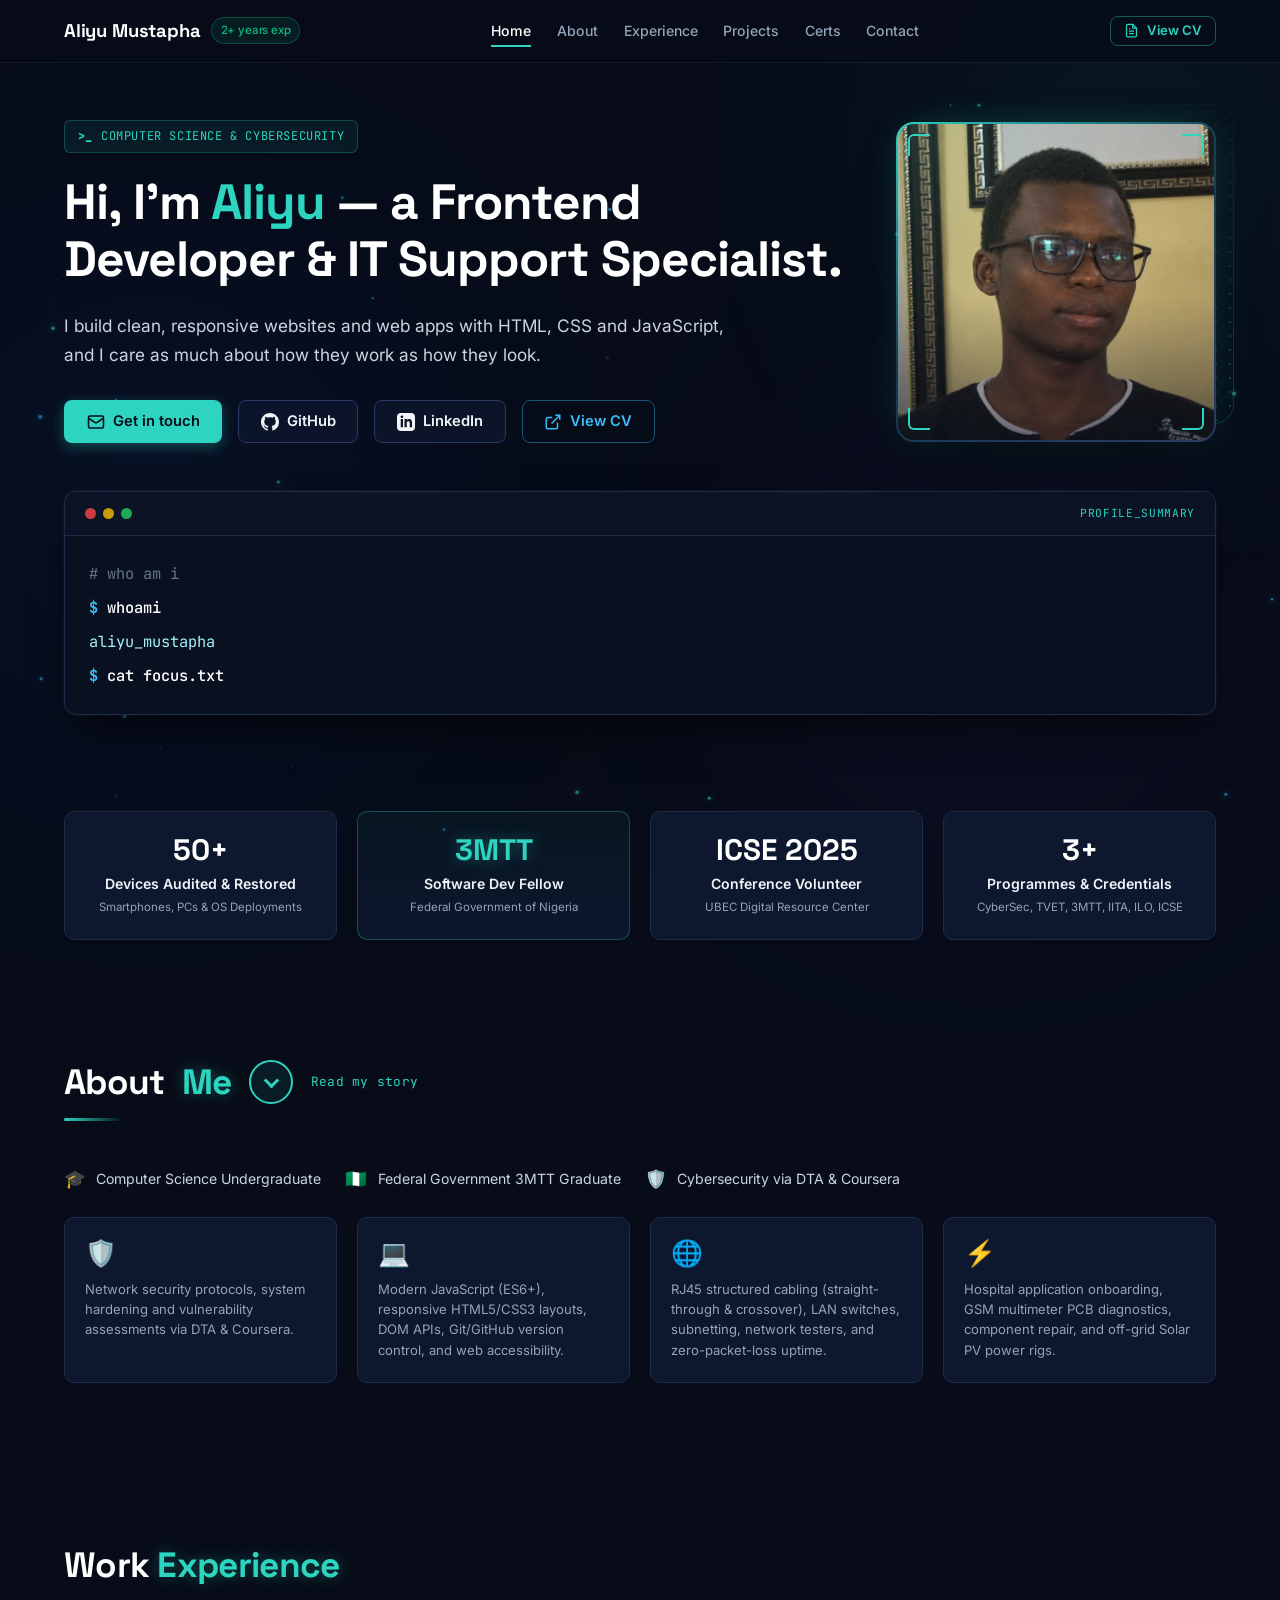
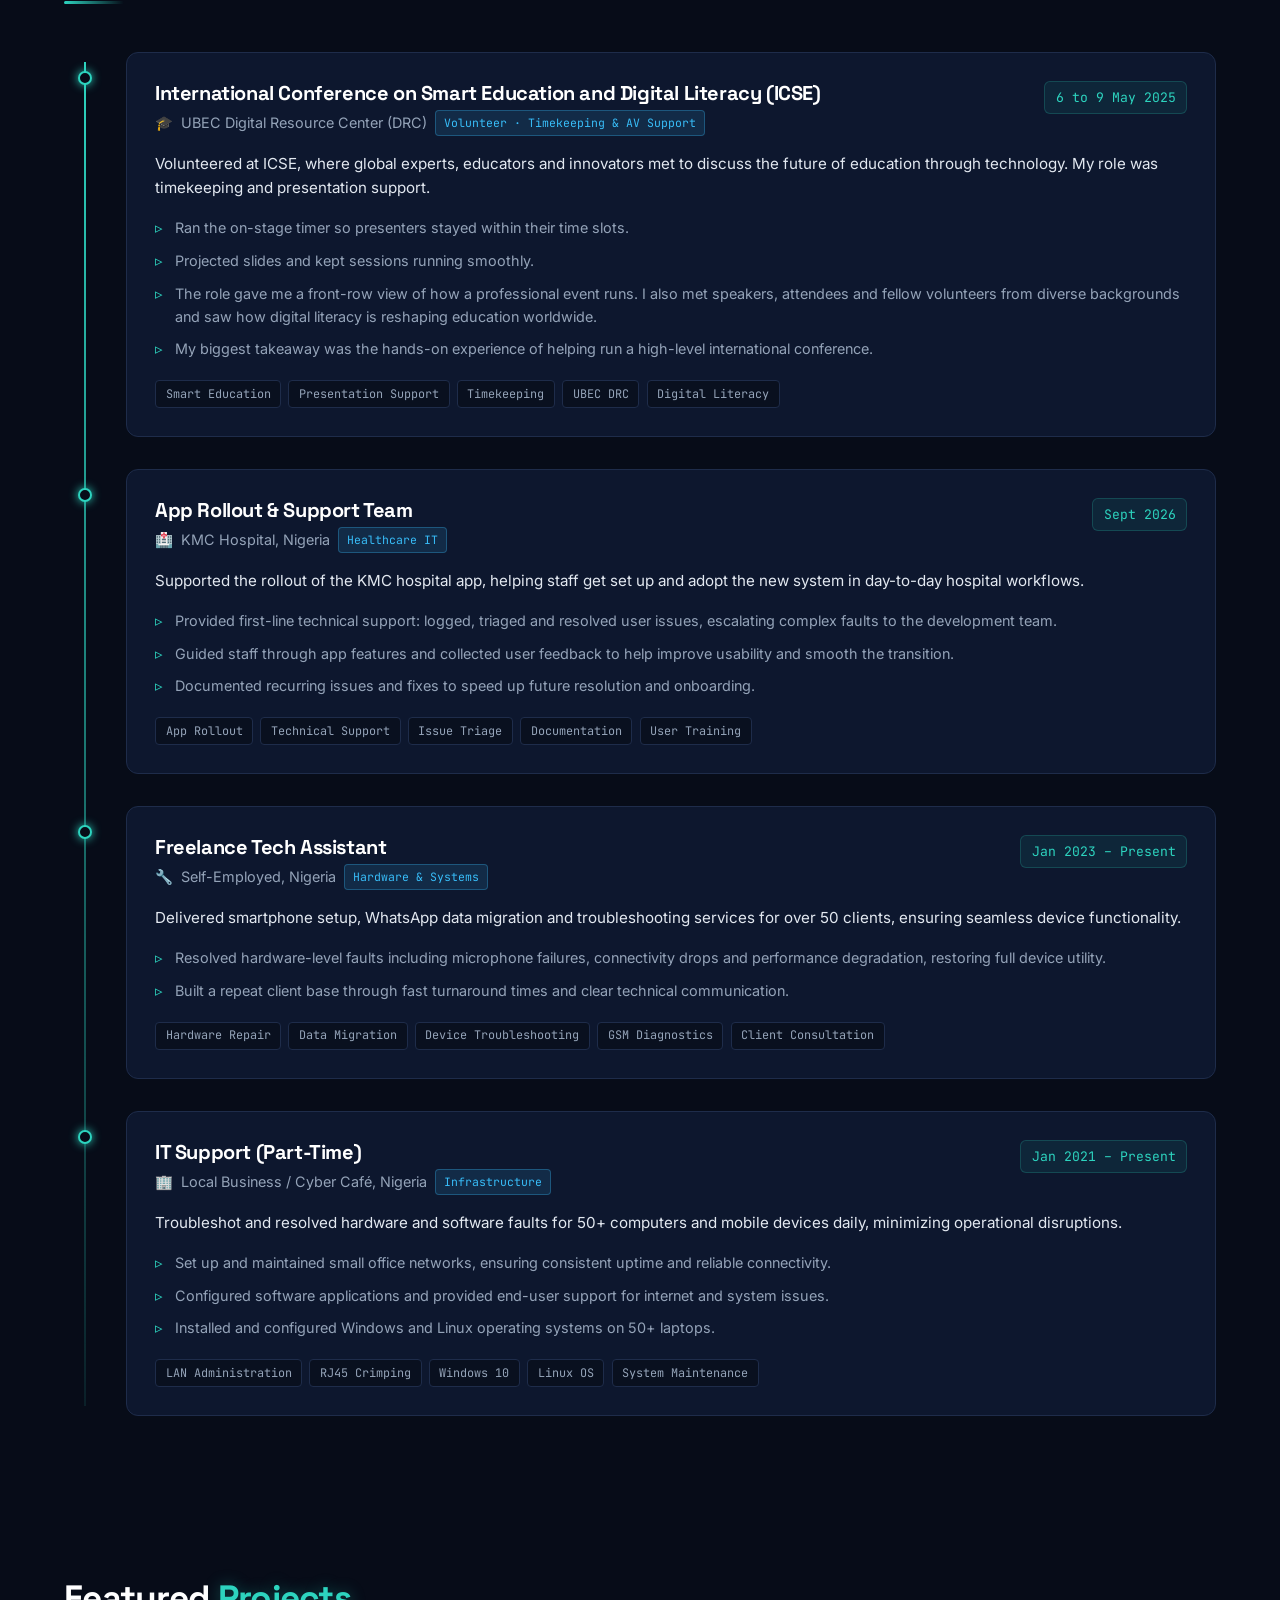
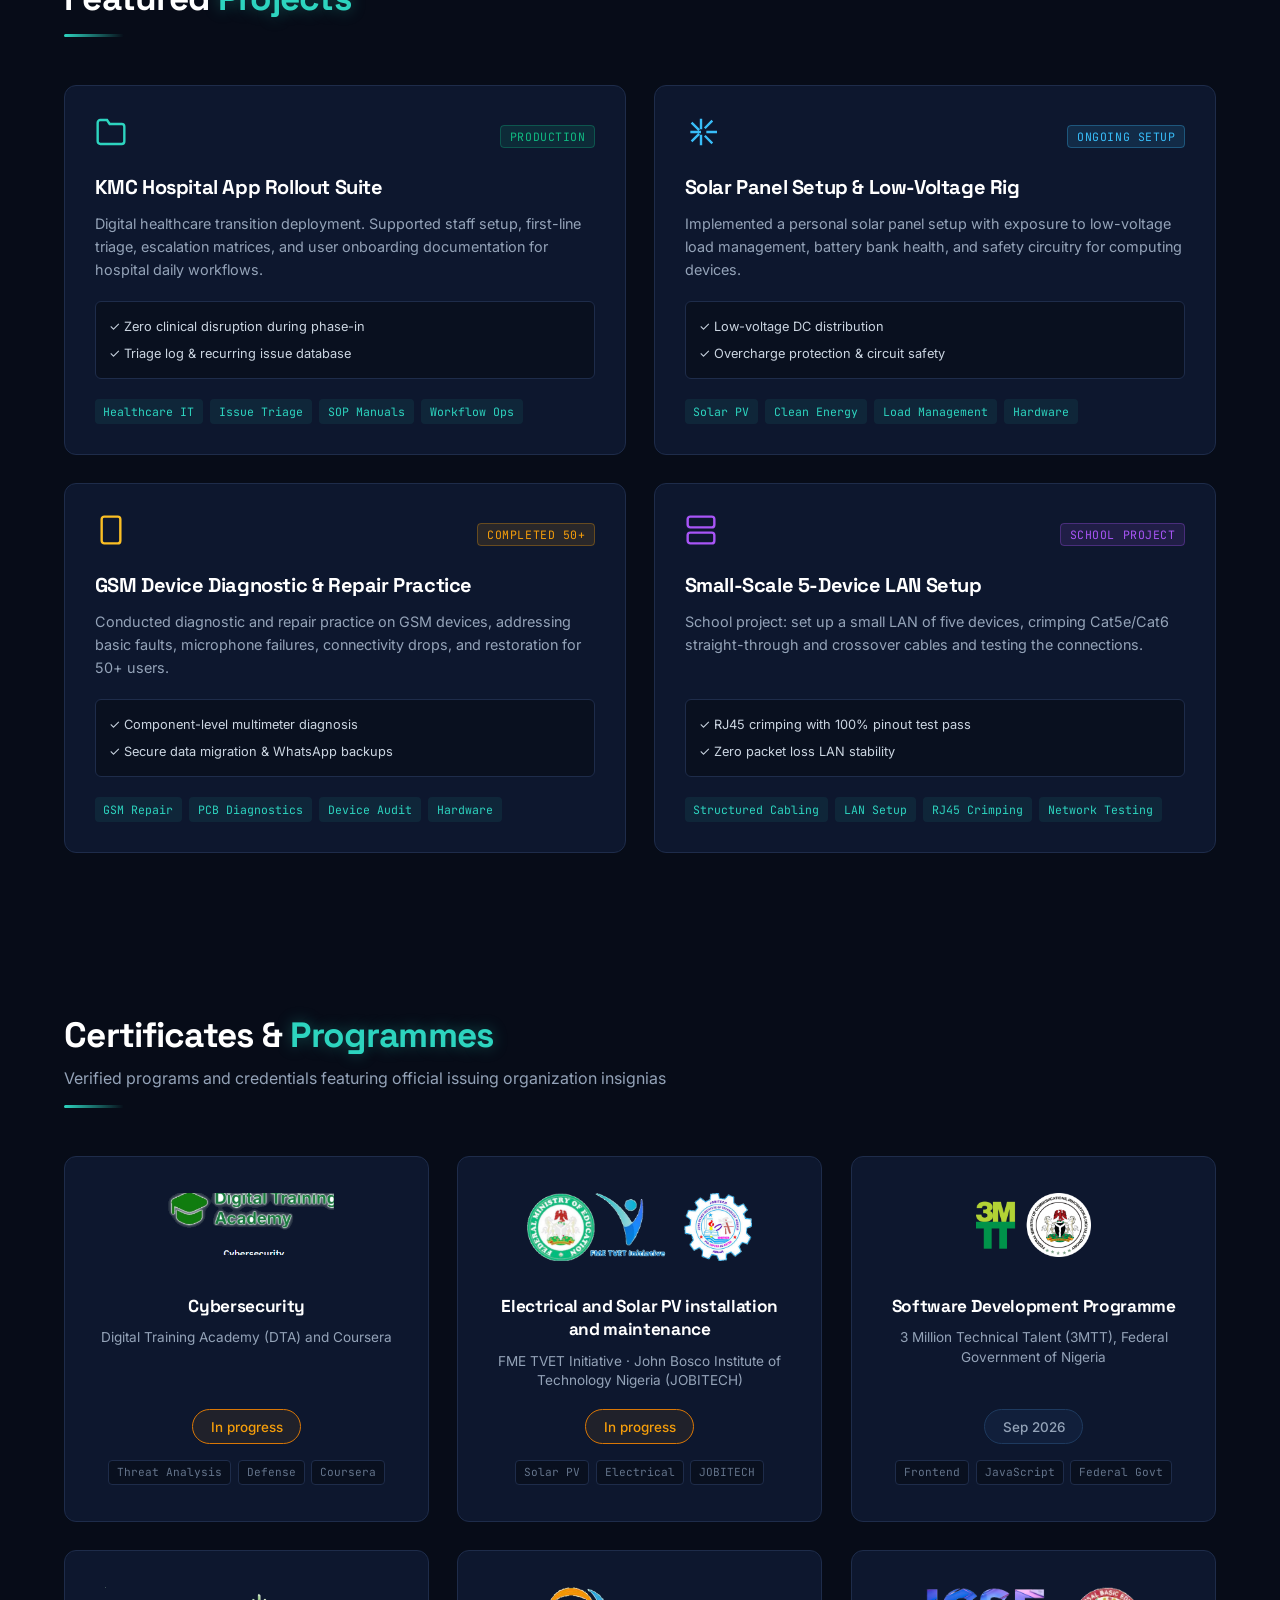
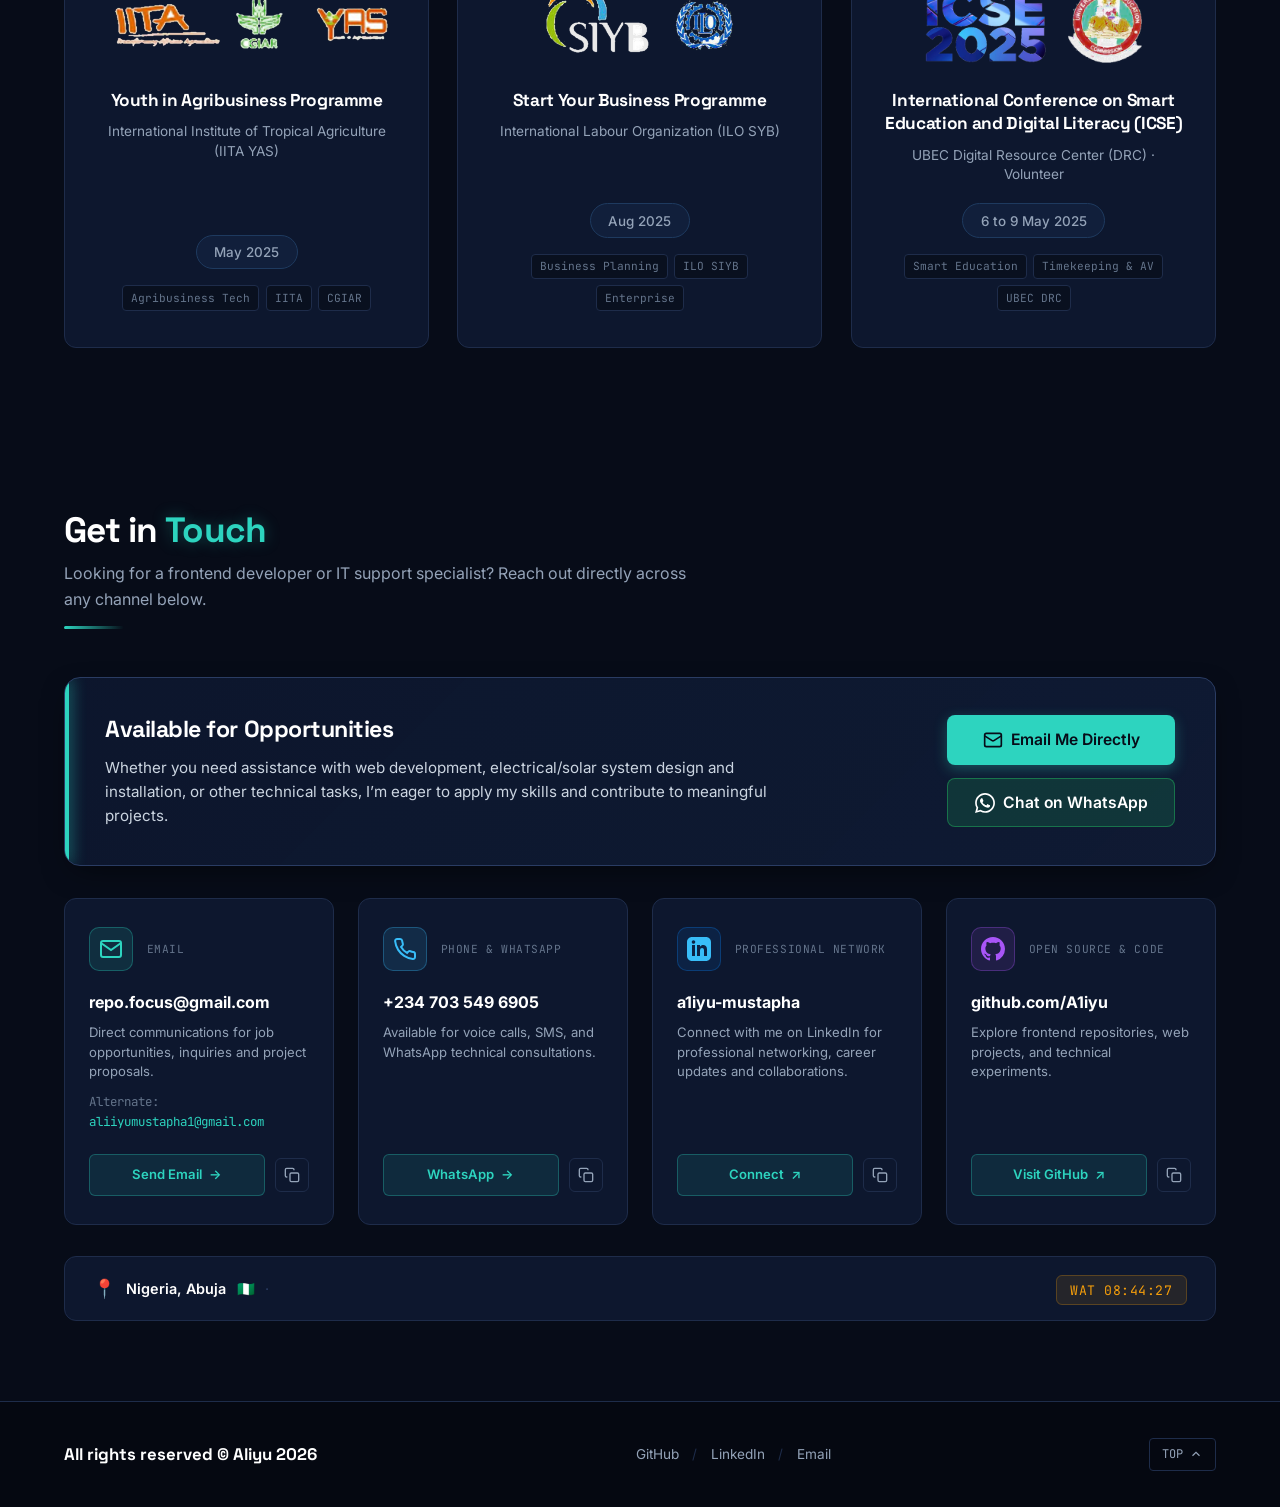
==== commit 4e2fa76a: "final touches" ====
--- a/index.html
+++ b/index.html
@@ -1140,10 +1140,9 @@
           <div class="contact-location-ribbon">
             <div class="loc-left">
               <span class="loc-pin">📍</span>
-              <span class="loc-name">Based in Nigeria, Abuja</span>
+              <span class="loc-name">Nigeria, Abuja</span>
               <span class="flag-icon">🇳🇬</span>
               <span class="loc-sep">·</span>
-              <span class="loc-desc">Available for on-site, hybrid and remote opportunities</span>
             </div>
             <div class="loc-right">
               <span class="local-time-tag" id="live-wat-time">WAT --:--:--</span>
@@ -1159,7 +1158,7 @@
   <footer class="site-footer">
     <div class="container footer-content">
       <div class="footer-left">
-        <span class="footer-brand">Aliyu Mustapha Abdulhamid</span>
+        <span class="footer-brand">All rights reserved © Aliyu 2026</span>
       </div>
 
       <div class="footer-center">
